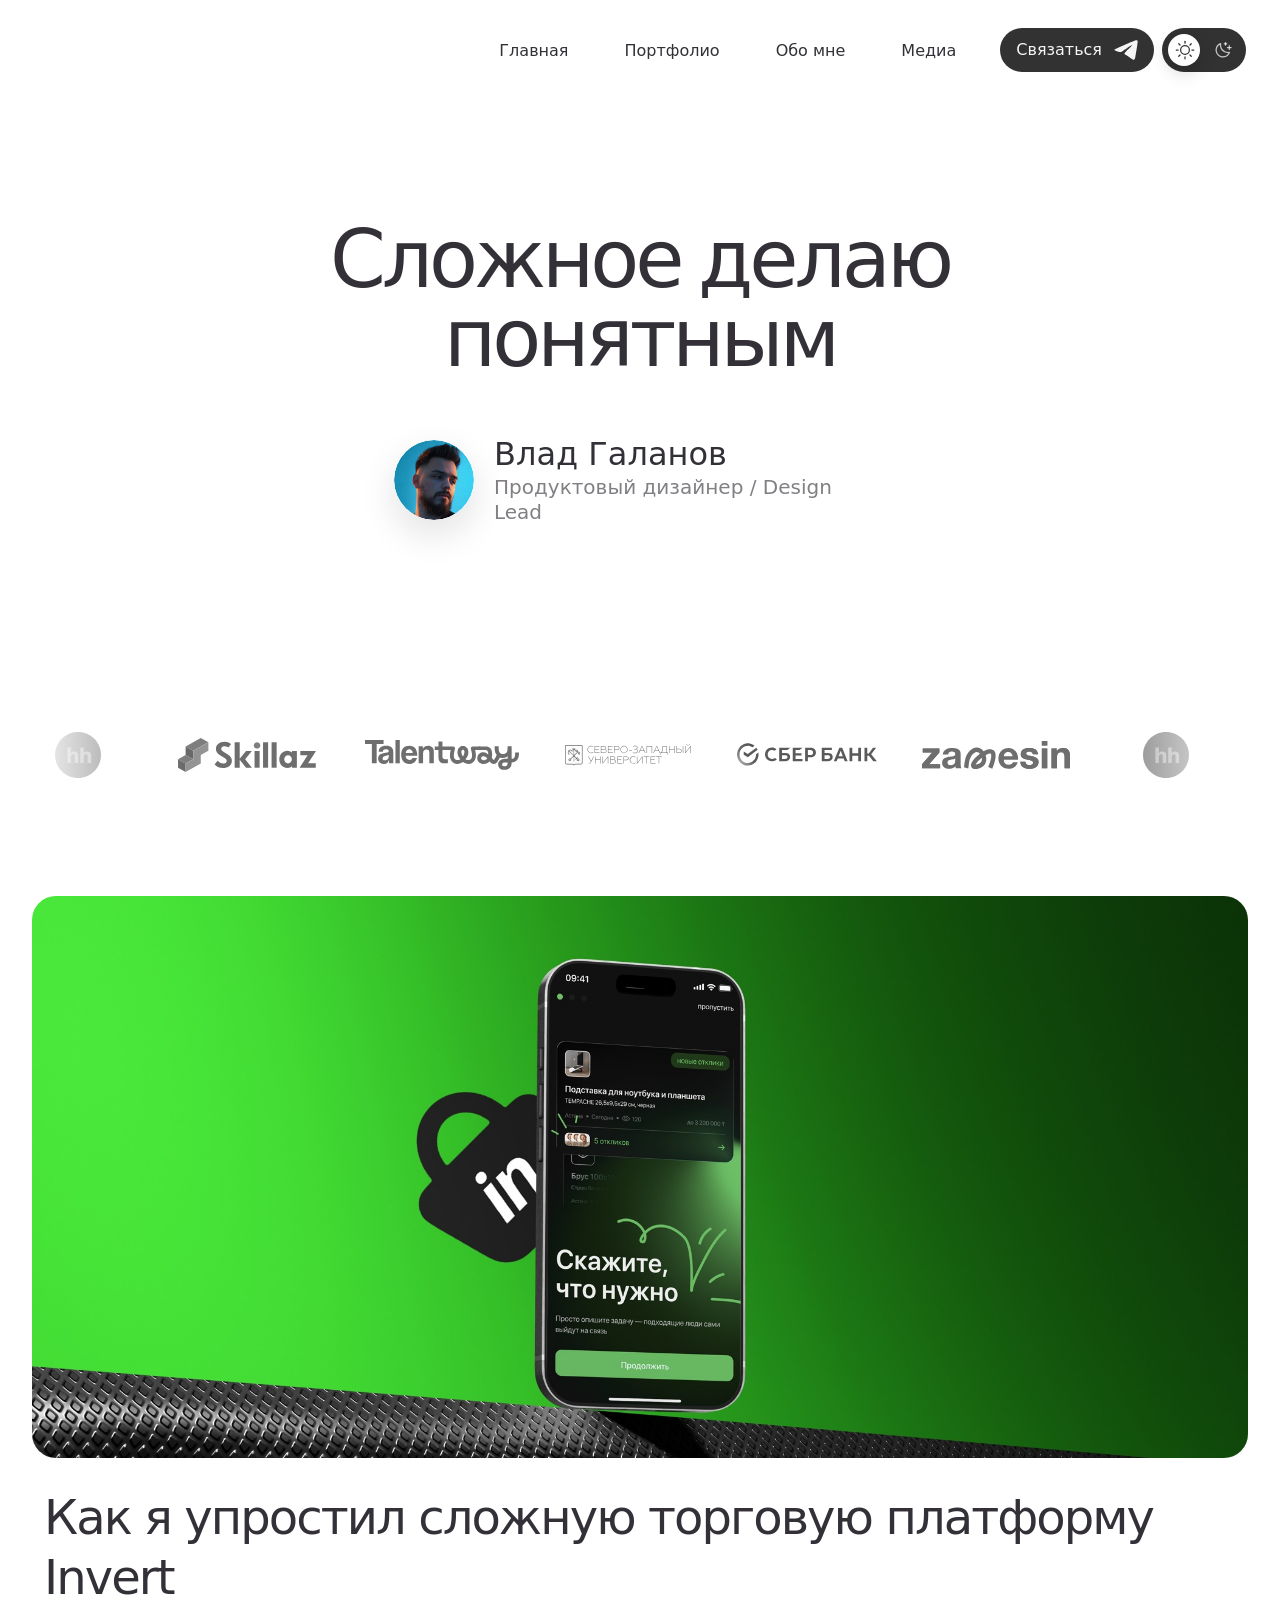
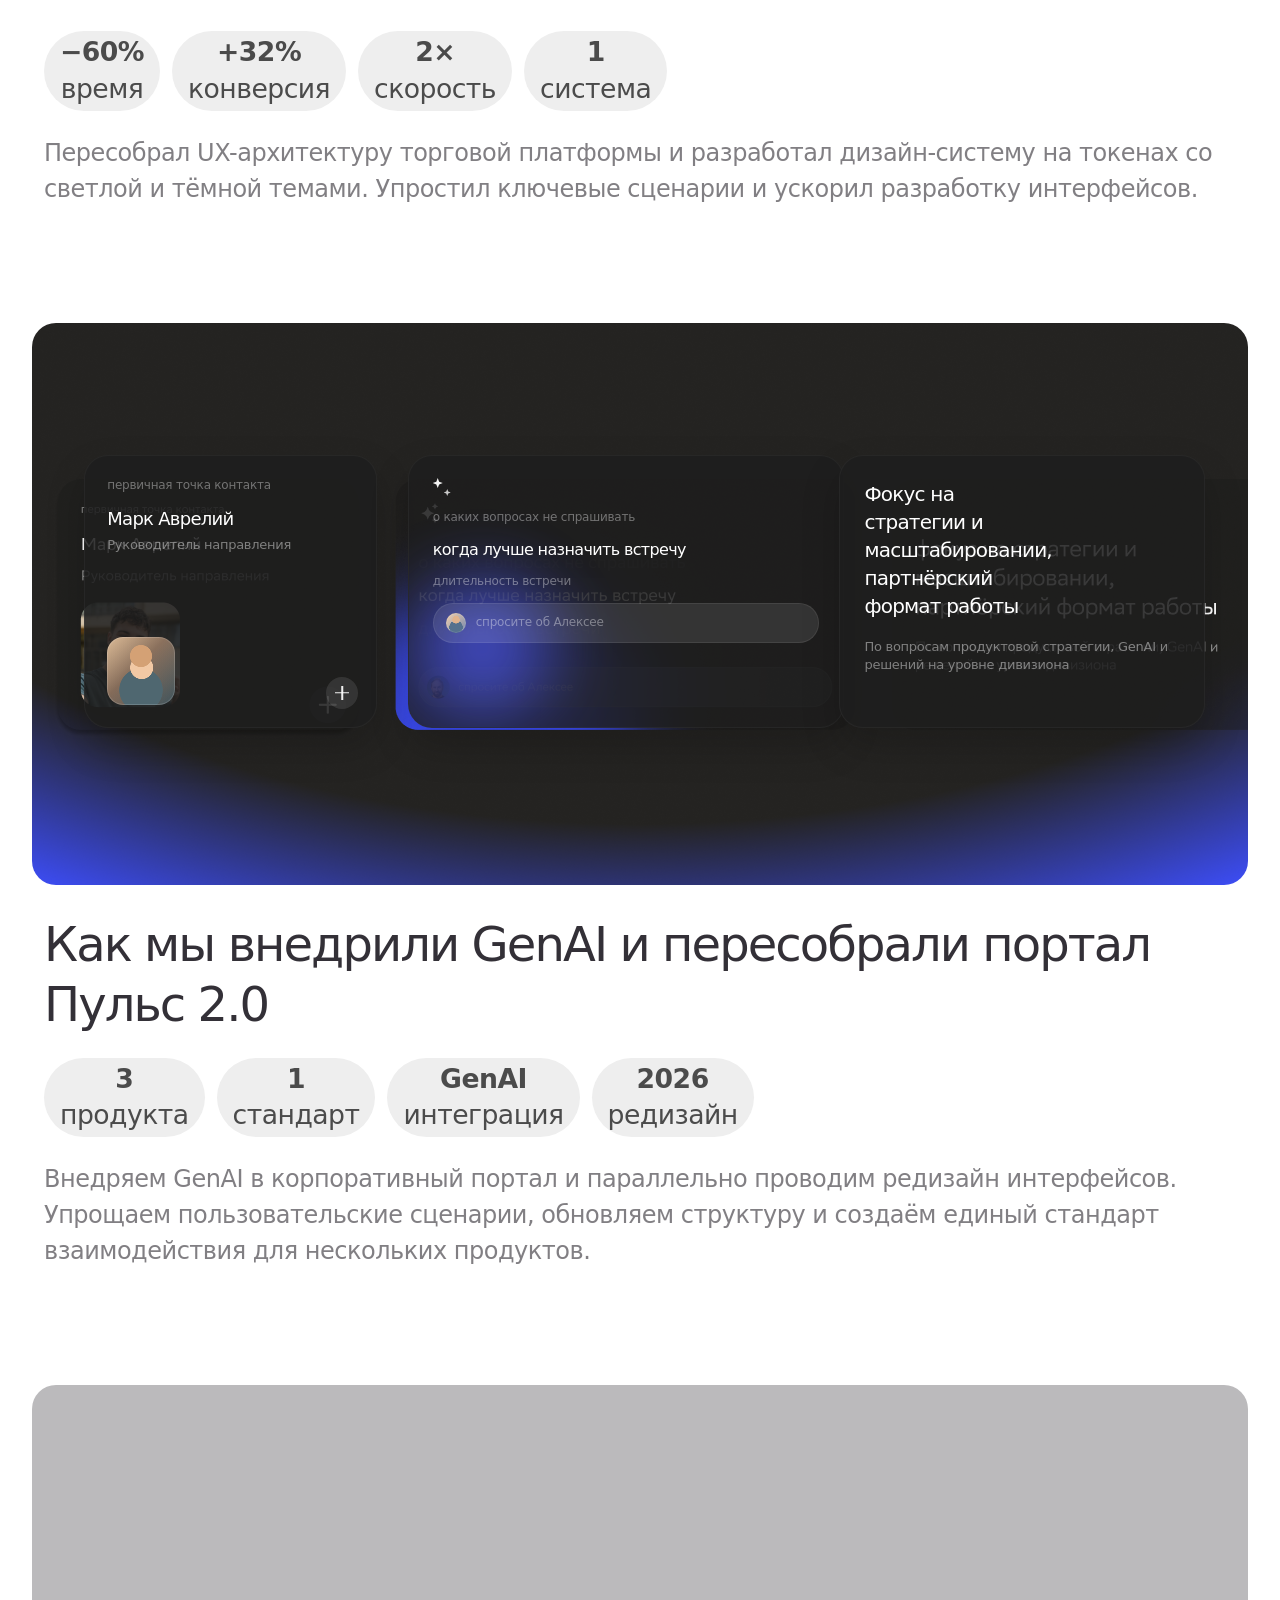
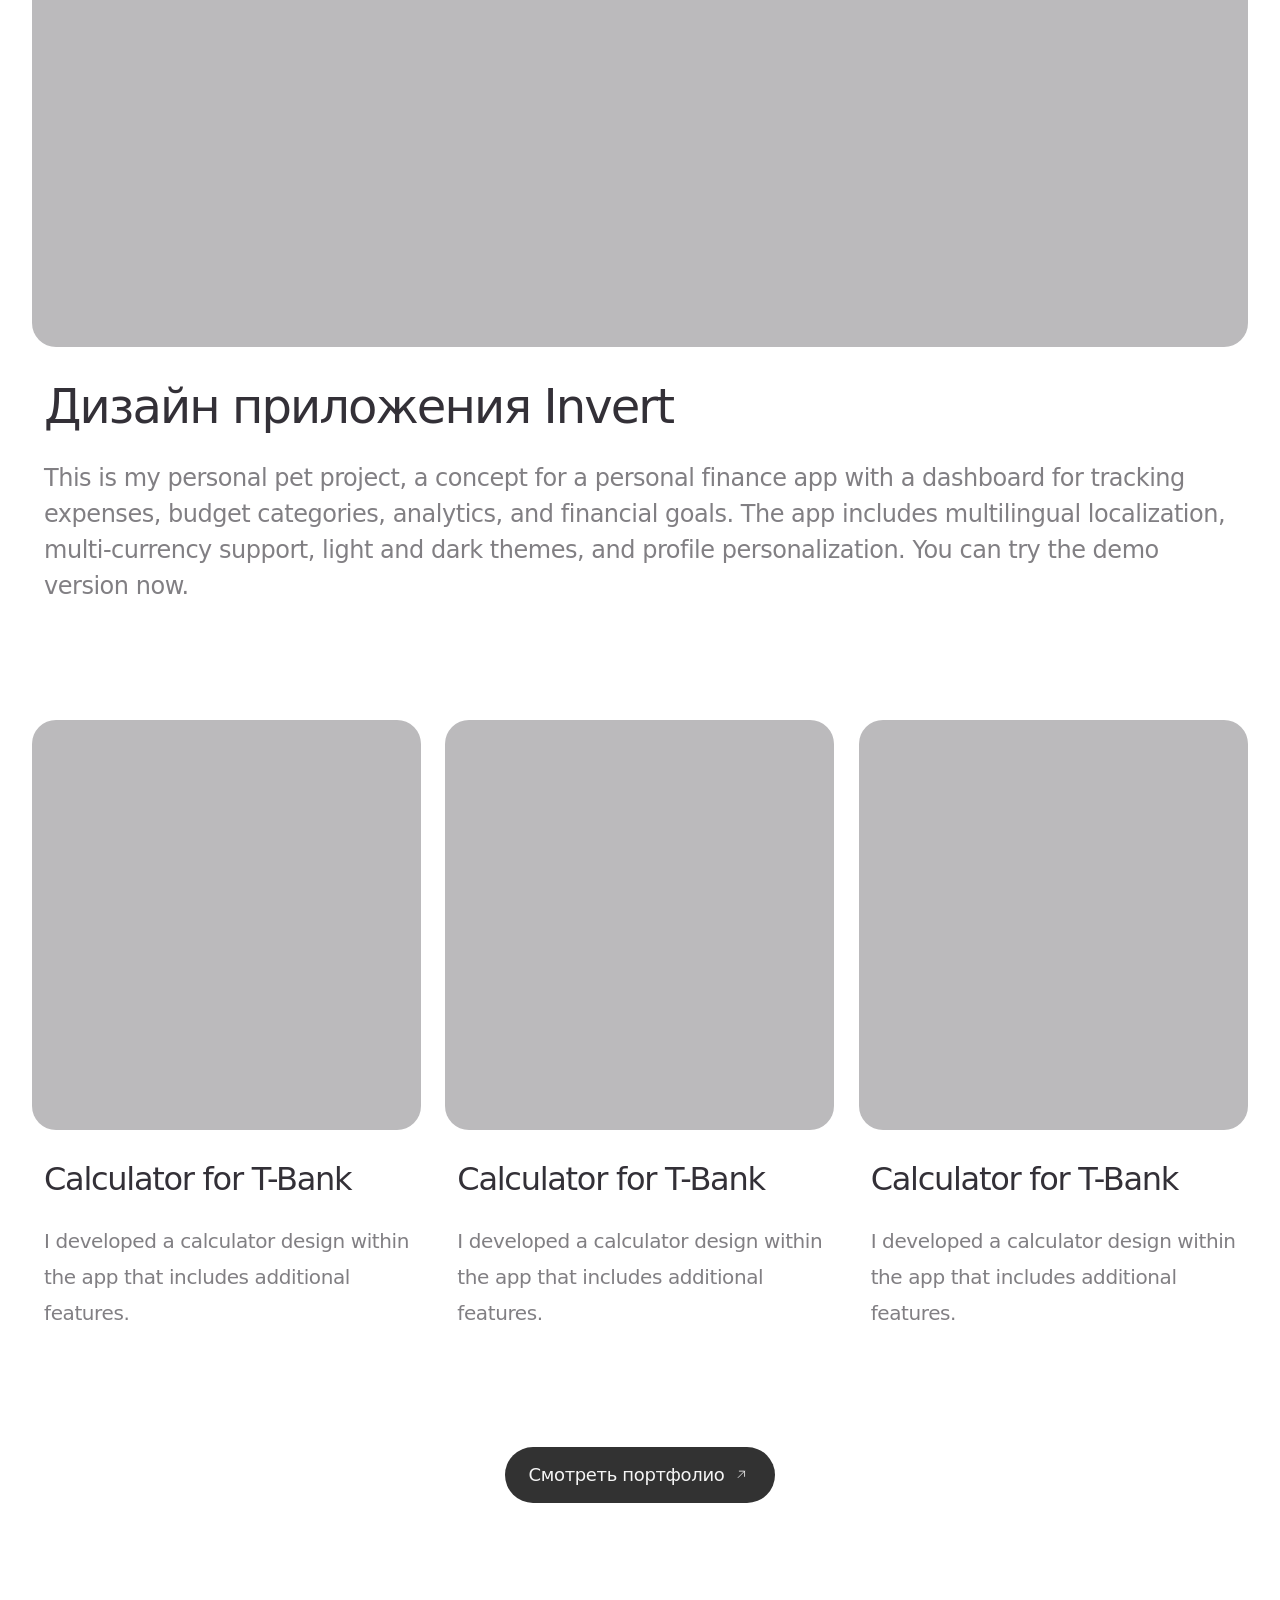
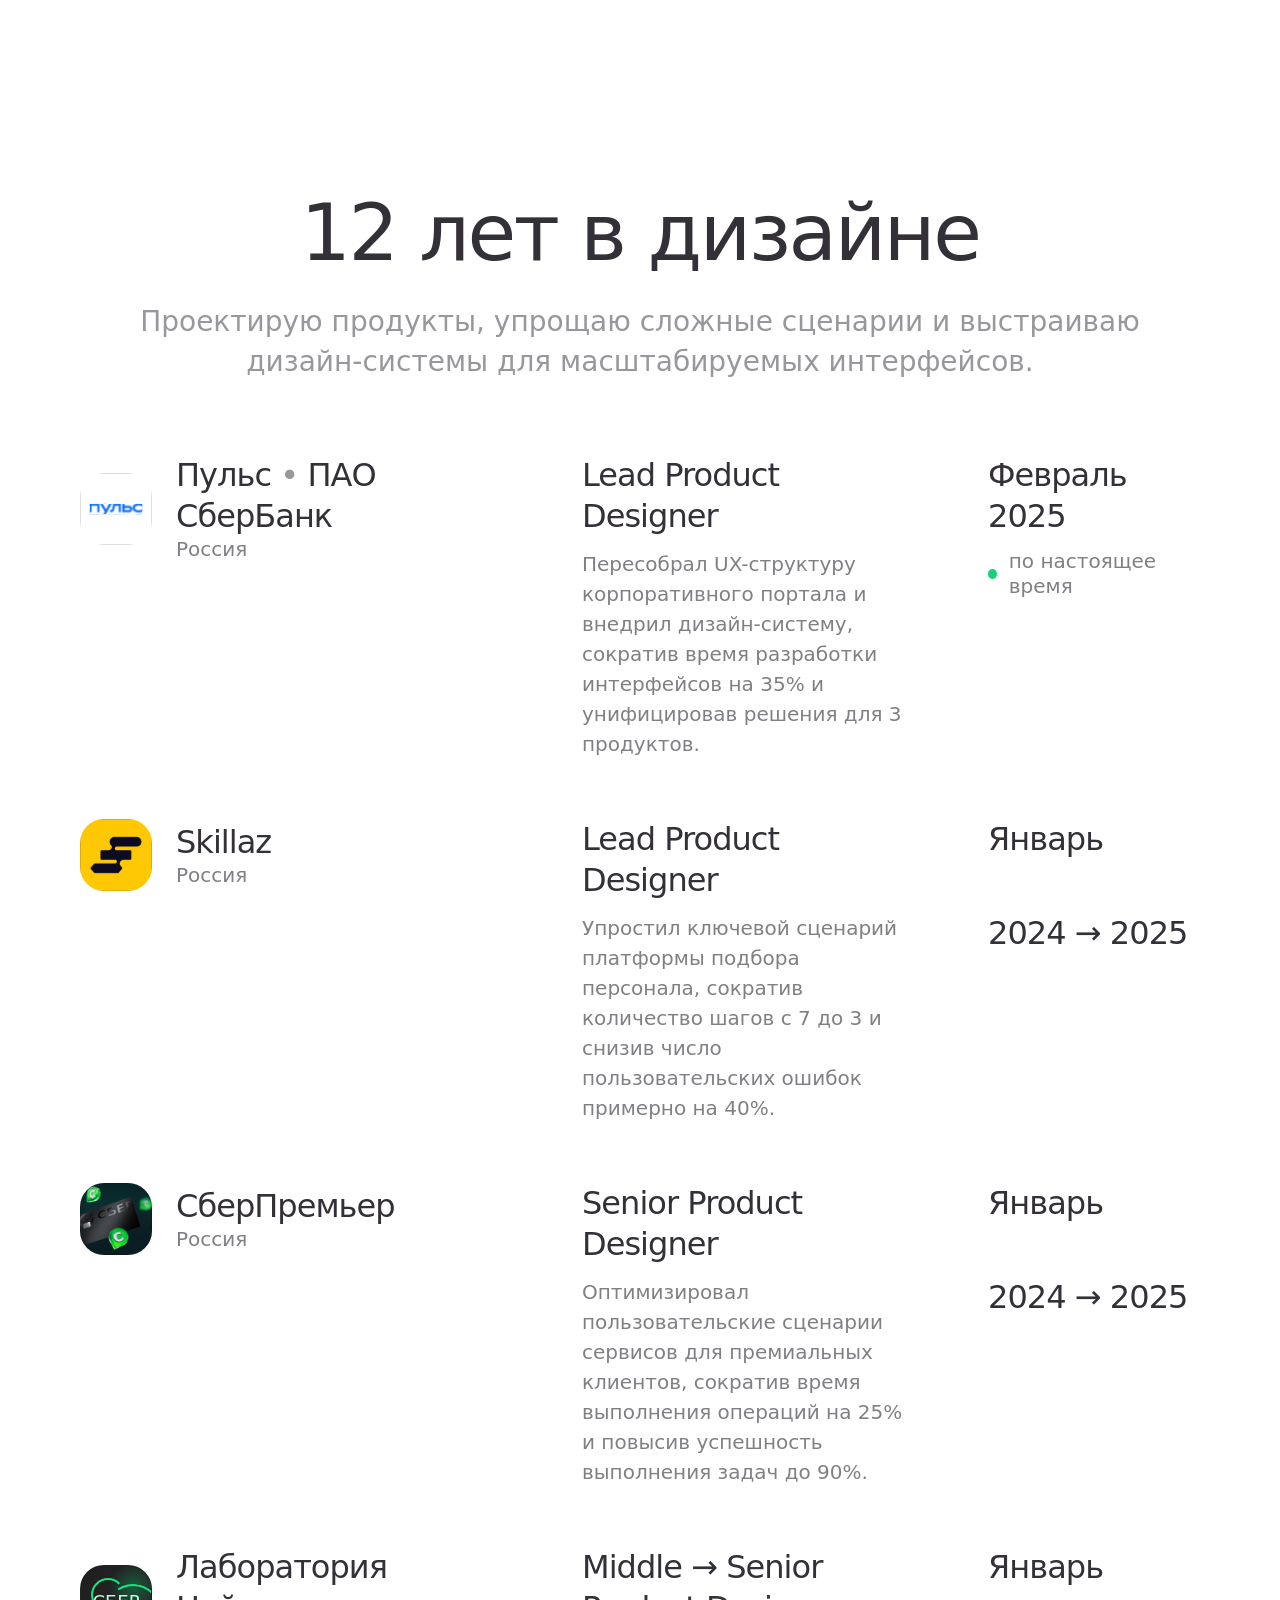
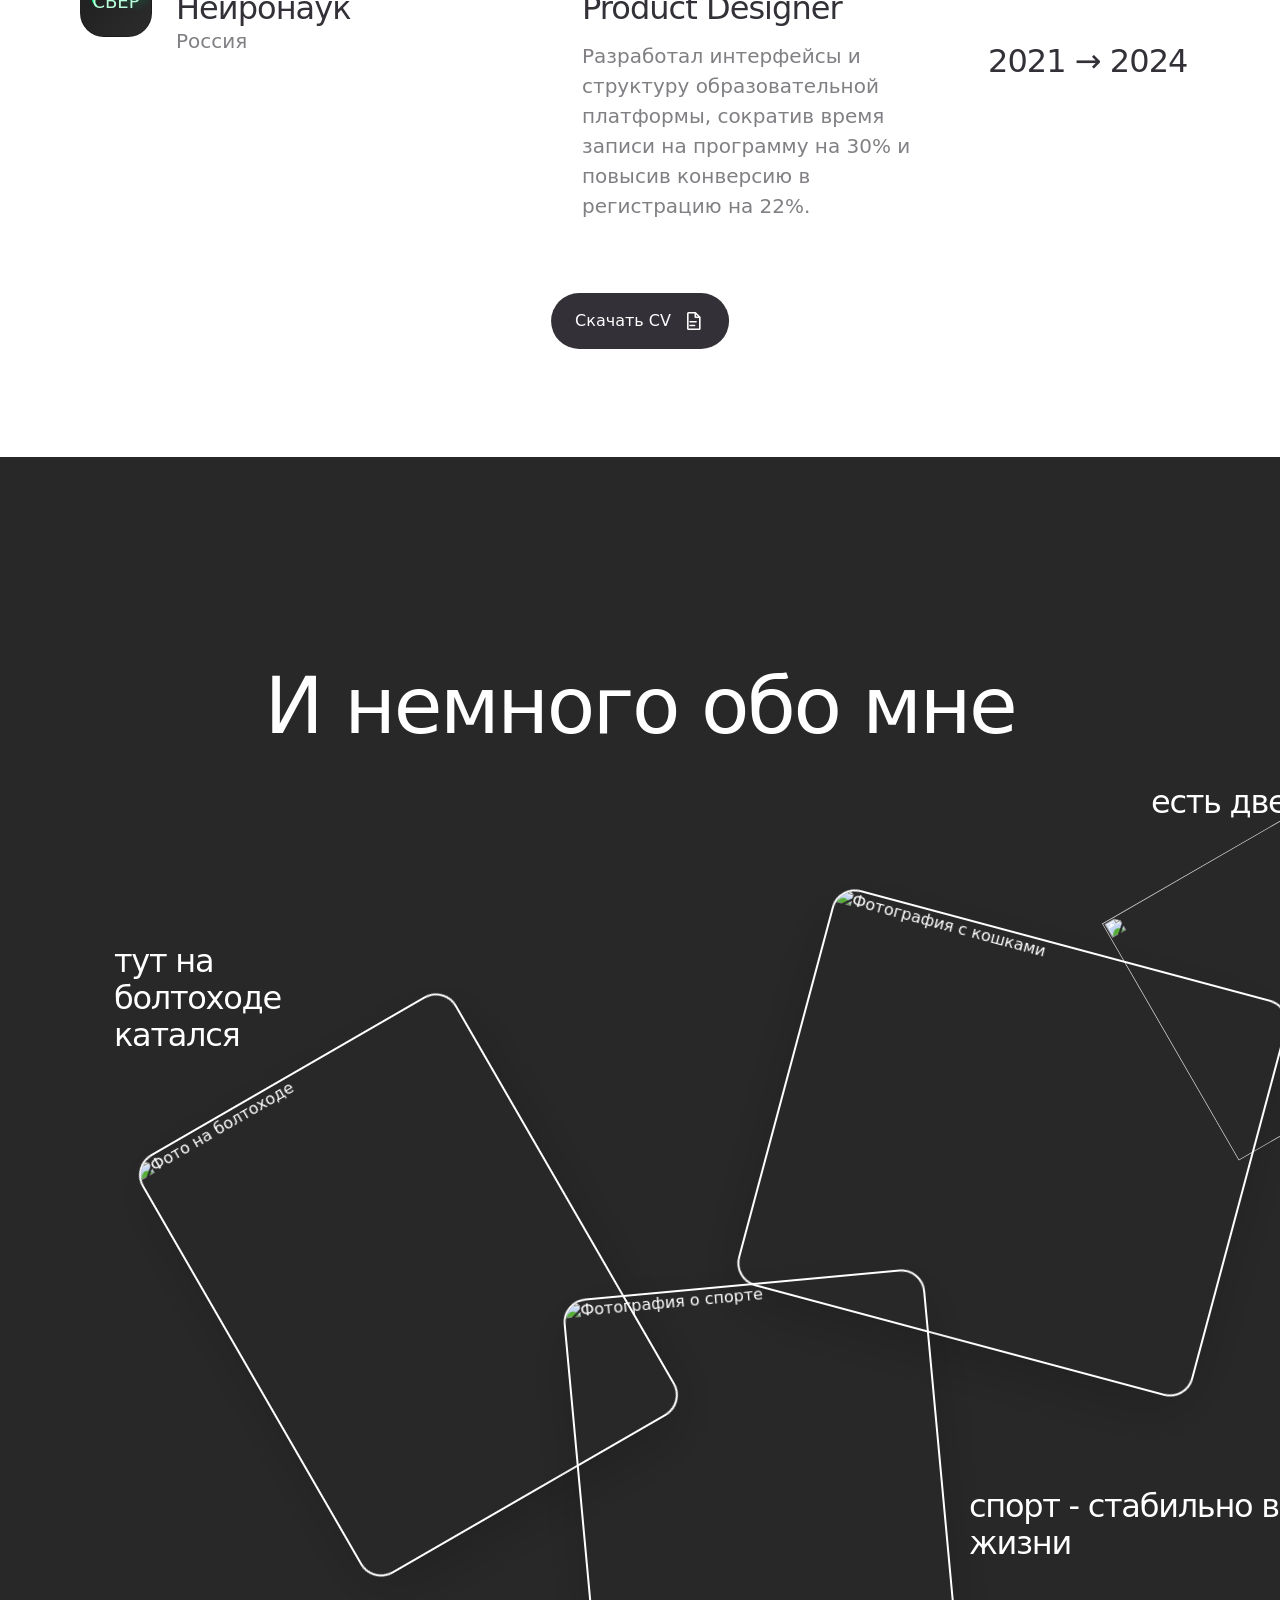
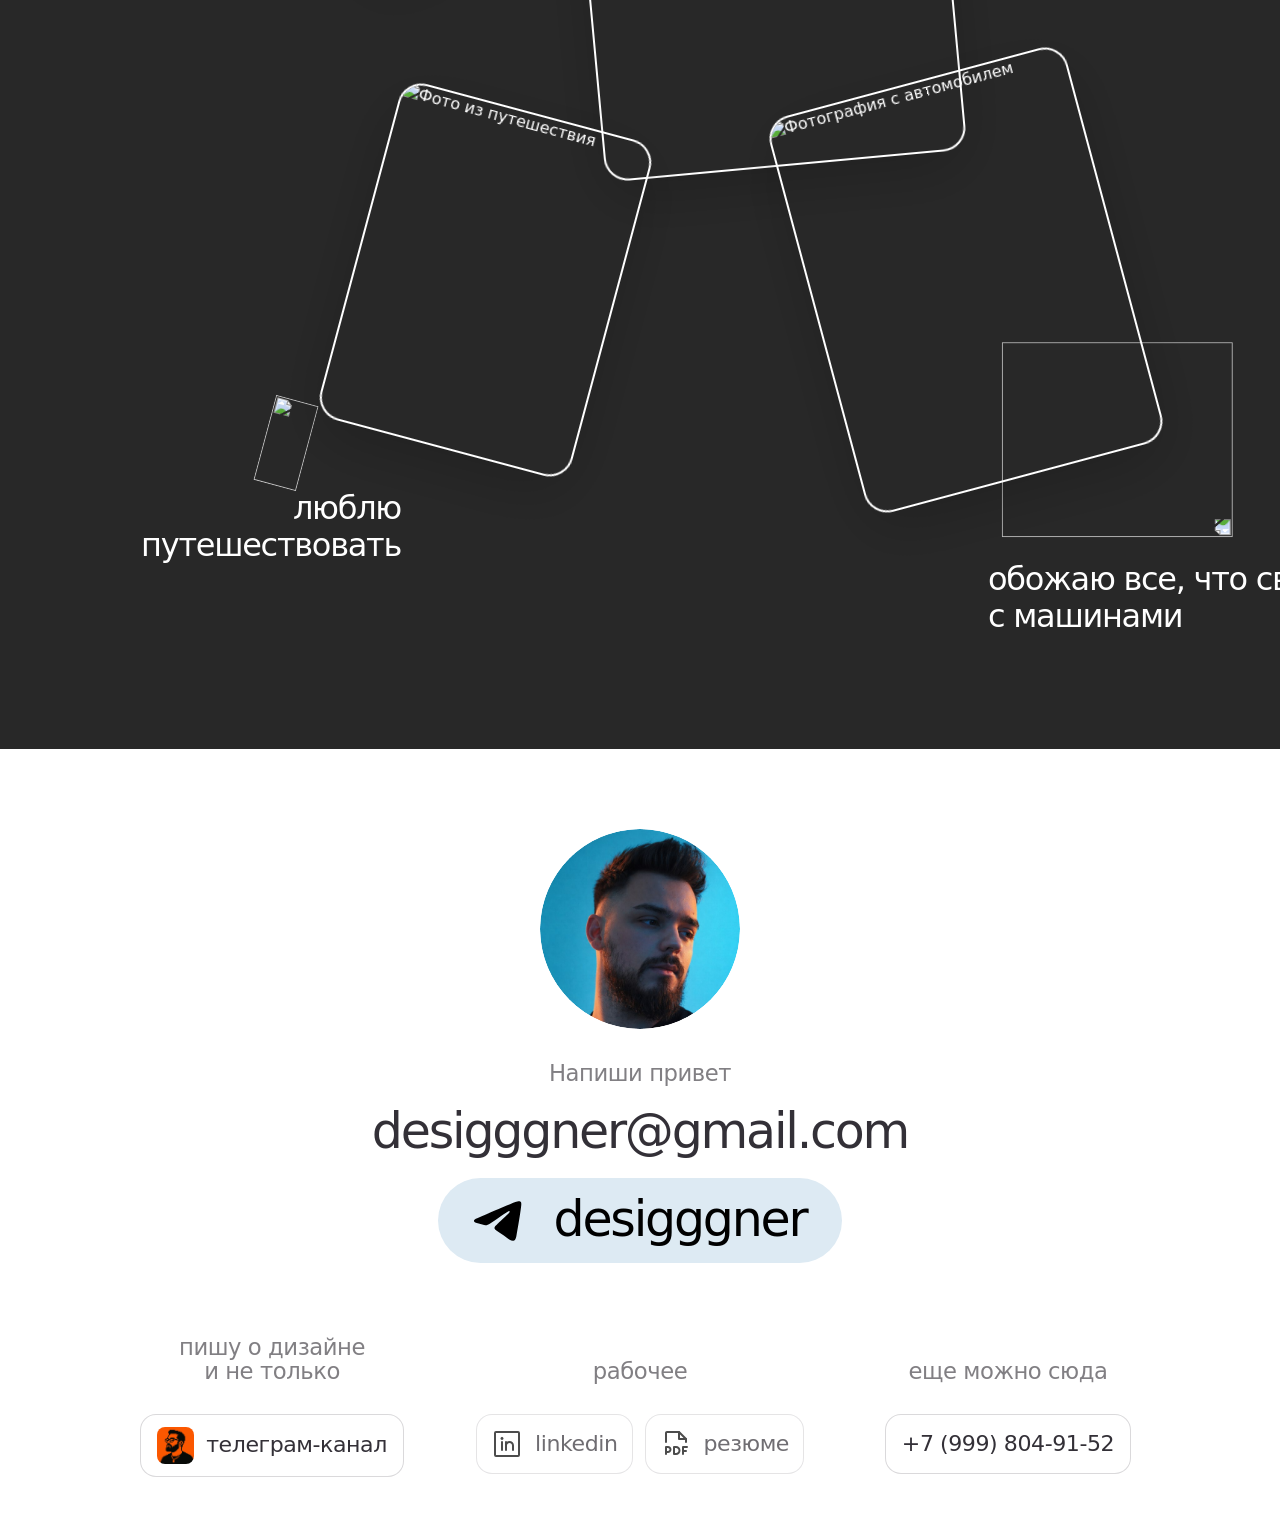
==== index.html @ 10aa66ad "Обновить анимацию hero и футер по референсу" ====
<!doctype html>
<html lang="ru">
  <head>
    <meta charset="UTF-8" />
    <meta name="viewport" content="width=device-width, initial-scale=1.0" />
    <meta
      name="description"
      content="Портфолио продуктового дизайнера Влада Галанова с избранными кейсами и переключением темы."
    />
    <title>Halanov Portfolio</title>
    <script src="./site-theme-init.js" data-scroll-restoration="manual"></script>
    <link rel="preconnect" href="https://fonts.googleapis.com" />
    <link rel="preconnect" href="https://fonts.gstatic.com" crossorigin />
    <link
      href="https://fonts.googleapis.com/css2?family=Borel&display=swap"
      rel="stylesheet"
    />
    <link rel="stylesheet" href="./styles.css" />
    <link rel="stylesheet" href="./home.css" />
  </head>
  <body class="home-page has-mobile-nav">
    <div class="page-shell" id="top">
      <header class="site-header">
        <div class="container site-header__inner">
          <a class="brand" href="/" aria-label="На главную">
            <img class="brand__logo" src="./assets/logo/header-logo.svg" alt="halanov" />
          </a>

          <div class="header-overlay">
            <nav class="site-nav" aria-label="Основная навигация">
              <a class="nav-link is-active" href="/">Главная</a>
              <a class="nav-link" href="/portfolio">Портфолио</a>
              <a class="nav-link" href="/about">Обо мне</a>
              <a class="nav-link" href="/media">Медиа</a>
            </nav>

            <div class="header-actions">
              <a
                class="contact-link"
                href="https://t.me/desigggner"
                target="_blank"
                rel="noreferrer"
              >
                <span>Связаться</span>
                <svg
                  class="contact-link__icon"
                  viewBox="0 0 49 40"
                  aria-hidden="true"
                  focusable="false"
                  fill="none"
                >
                  <path
                    d="M4.2036 17.2565C16.9189 11.6859 25.3978 8.01341 29.6402 6.23905C41.7532 1.17288 44.2702 0.292835 45.9108 0.263465C46.2716 0.257384 47.0783 0.347301 47.6009 0.773698C48.0422 1.13374 48.1636 1.62011 48.2217 1.96146C48.2798 2.30282 48.3521 3.08045 48.2946 3.68806C47.6382 10.6233 44.798 27.4532 43.353 35.2207C42.7416 38.5074 41.5377 39.6095 40.3722 39.7173C37.8392 39.9517 35.9158 38.0341 33.4625 36.417C29.6236 33.8866 27.4549 32.3114 23.7286 29.8422C19.4222 26.9886 22.2139 25.4202 24.6681 22.857C25.3103 22.1862 36.4705 11.9789 36.6865 11.0529C36.7136 10.9371 36.7386 10.5054 36.4836 10.2775C36.2286 10.0495 35.8521 10.1275 35.5805 10.1895C35.1955 10.2773 29.0628 14.3533 17.1825 22.4174C15.4417 23.6193 13.865 24.205 12.4523 24.1743C10.895 24.1404 7.89924 23.2888 5.67221 22.5609C2.94067 21.668 0.769698 21.196 0.958741 19.6797C1.05721 18.8899 2.13883 18.0822 4.2036 17.2565Z"
                    fill="currentColor"
                  />
                </svg>
              </a>

              <button
                class="theme-toggle"
                type="button"
                aria-label="Переключить светлую и тёмную тему"
                aria-pressed="false"
              >
                <span class="theme-toggle__thumb" aria-hidden="true"></span>
                <span class="theme-toggle__icon theme-toggle__icon--sun" aria-hidden="true">
                  <svg viewBox="0 0 20 20" focusable="false" fill="none">
                    <path
                      d="M10 3.125V1.25"
                      stroke="currentColor"
                      stroke-width="1.25"
                      stroke-linecap="round"
                      stroke-linejoin="round"
                    />
                    <path
                      d="M10 14.375C12.4162 14.375 14.375 12.4162 14.375 10C14.375 7.58375 12.4162 5.625 10 5.625C7.58375 5.625 5.625 7.58375 5.625 10C5.625 12.4162 7.58375 14.375 10 14.375Z"
                      stroke="currentColor"
                      stroke-width="1.25"
                      stroke-linecap="round"
                      stroke-linejoin="round"
                    />
                    <path
                      d="M5 5L3.75 3.75"
                      stroke="currentColor"
                      stroke-width="1.25"
                      stroke-linecap="round"
                      stroke-linejoin="round"
                    />
                    <path
                      d="M5 15L3.75 16.25"
                      stroke="currentColor"
                      stroke-width="1.25"
                      stroke-linecap="round"
                      stroke-linejoin="round"
                    />
                    <path
                      d="M15 5L16.25 3.75"
                      stroke="currentColor"
                      stroke-width="1.25"
                      stroke-linecap="round"
                      stroke-linejoin="round"
                    />
                    <path
                      d="M15 15L16.25 16.25"
                      stroke="currentColor"
                      stroke-width="1.25"
                      stroke-linecap="round"
                      stroke-linejoin="round"
                    />
                    <path
                      d="M3.125 10H1.25"
                      stroke="currentColor"
                      stroke-width="1.25"
                      stroke-linecap="round"
                      stroke-linejoin="round"
                    />
                    <path
                      d="M10 16.875V18.75"
                      stroke="currentColor"
                      stroke-width="1.25"
                      stroke-linecap="round"
                      stroke-linejoin="round"
                    />
                    <path
                      d="M16.875 10H18.75"
                      stroke="currentColor"
                      stroke-width="1.25"
                      stroke-linecap="round"
                      stroke-linejoin="round"
                    />
                  </svg>
                </span>
                <span class="theme-toggle__icon theme-toggle__icon--moon" aria-hidden="true">
                  <svg viewBox="0 0 20 20" focusable="false" fill="none">
                    <path
                      d="M16.25 9.375V5.625"
                      stroke="currentColor"
                      stroke-width="1.25"
                      stroke-linecap="round"
                      stroke-linejoin="round"
                    />
                    <path
                      d="M18.125 7.5H14.375"
                      stroke="currentColor"
                      stroke-width="1.25"
                      stroke-linecap="round"
                      stroke-linejoin="round"
                    />
                    <path
                      d="M12.5 2.5V5"
                      stroke="currentColor"
                      stroke-width="1.25"
                      stroke-linecap="round"
                      stroke-linejoin="round"
                    />
                    <path
                      d="M13.75 3.75H11.25"
                      stroke="currentColor"
                      stroke-width="1.25"
                      stroke-linecap="round"
                      stroke-linejoin="round"
                    />
                    <path
                      d="M16.4601 12.3578C15.9792 12.4524 15.4901 12.5 15 12.5C13.8915 12.4991 12.797 12.2527 11.7951 11.7784C10.7932 11.3042 9.9087 10.614 9.20524 9.75737C8.50178 8.90071 7.99679 7.89889 7.72653 6.82387C7.45627 5.74885 7.42745 4.62732 7.64216 3.53984C6.55731 3.93655 5.5899 4.6002 4.82927 5.46952C4.06864 6.33884 3.5393 7.3858 3.29014 8.51372C3.04098 9.64163 3.08003 10.8141 3.40368 11.923C3.72733 13.0318 4.32515 14.0412 5.14194 14.858C5.95872 15.6748 6.96814 16.2726 8.07698 16.5963C9.18582 16.9199 10.3583 16.959 11.4863 16.7098C12.6142 16.4607 13.6611 15.9313 14.5304 15.1707C15.3998 14.4101 16.0634 13.4427 16.4601 12.3578Z"
                      stroke="currentColor"
                      stroke-width="1.25"
                      stroke-linecap="round"
                      stroke-linejoin="round"
                    />
                  </svg>
                </span>
              </button>
            </div>
          </div>
        </div>
      </header>

      <main class="main-content">
        <section class="hero container" id="about" aria-labelledby="hero-title">
          <h1 class="hero__title" id="hero-title" data-hero-title aria-label="Сложное делаю понятным">
            <span class="hero__title-text hero__title-text--staged">
              <span class="hero__title-segment" style="--hero-title-delay: 0ms">Сложное</span>
              <span class="hero__title-segment" style="--hero-title-delay: 120ms">делаю</span>
              <span class="hero__title-segment" style="--hero-title-delay: 240ms">понятным</span>
            </span>
          </h1>

          <div class="hero__profile">
            <div class="hero__avatar" aria-hidden="true">
              <img
                class="hero__avatar-fallback"
                src="./.figma-assets/ef0b65b68fe9d15a08f3b336bd82c6ebaf7c8287.png"
                alt=""
                width="80"
                height="80"
                decoding="async"
                fetchpriority="high"
              />
              <video
                class="hero__avatar-media"
                data-avatar-video
                src="./video/avatar2.mp4"
                autoplay
                muted
                loop
                playsinline
                preload="auto"
                aria-hidden="true"
              ></video>
            </div>

            <div class="hero__meta">
              <p class="hero__name"><span>Влад Галанов</span></p>
              <p class="hero__role"><span>Продуктовый дизайнер / Design Lead</span></p>
            </div>
          </div>
        </section>

        <section class="companies container" id="experience" aria-label="Опыт работы">
          <div class="companies__marquee">
            <ul class="companies__list">
              <li class="company company--hh">
                <img class="company__logo company__logo--light company__logo--hh" src="./assets/logo/light/Frame 2147225156.svg" alt="" />
                <img class="company__logo company__logo--dark company__logo--hh" src="./assets/logo/Frame 2147225156.svg" alt="" />
              </li>
              <li class="company company--frame">
                <img class="company__logo company__logo--light" src="./assets/logo/light/Frame 2147225157.svg" alt="" />
                <img class="company__logo company__logo--dark" src="./assets/logo/Frame 2147225157.svg" alt="" />
              </li>
              <li class="company company--group">
                <img class="company__logo company__logo--light" src="./assets/logo/light/Group 2087326919.svg" alt="" />
                <img class="company__logo company__logo--dark" src="./assets/logo/Group 2087326919.svg" alt="" />
              </li>
              <li class="company company--spbrsi">
                <img class="company__logo company__logo--light" src="./assets/logo/light/SPBRSI_logo 1.svg" alt="" />
                <img class="company__logo company__logo--dark" src="./assets/logo/SPBRSI_logo 1.svg" alt="" />
              </li>
              <li class="company company--sber">
                <img class="company__logo company__logo--light" src="./assets/logo/Sberbank_Logo_2020 1.svg" alt="" />
                <img class="company__logo company__logo--dark" src="./assets/logo/Sberbank_Logo_2020 1.svg" alt="" />
              </li>
              <li class="company company--vector">
                <img class="company__logo company__logo--light" src="./assets/logo/light/Vector.svg" alt="" />
                <img class="company__logo company__logo--dark" src="./assets/logo/Vector.svg" alt="" />
              </li>
            </ul>

            <ul class="companies__list companies__list--duplicate" aria-hidden="true">
              <li class="company company--hh">
                <img class="company__logo company__logo--light company__logo--hh" src="./assets/logo/light/Frame 2147225156.svg" alt="" />
                <img class="company__logo company__logo--dark company__logo--hh" src="./assets/logo/Frame 2147225156.svg" alt="" />
              </li>
              <li class="company company--frame">
                <img class="company__logo company__logo--light" src="./assets/logo/light/Frame 2147225157.svg" alt="" />
                <img class="company__logo company__logo--dark" src="./assets/logo/Frame 2147225157.svg" alt="" />
              </li>
              <li class="company company--group">
                <img class="company__logo company__logo--light" src="./assets/logo/light/Group 2087326919.svg" alt="" />
                <img class="company__logo company__logo--dark" src="./assets/logo/Group 2087326919.svg" alt="" />
              </li>
              <li class="company company--spbrsi">
                <img class="company__logo company__logo--light" src="./assets/logo/light/SPBRSI_logo 1.svg" alt="" />
                <img class="company__logo company__logo--dark" src="./assets/logo/SPBRSI_logo 1.svg" alt="" />
              </li>
              <li class="company company--sber">
                <img class="company__logo company__logo--light" src="./assets/logo/Sberbank_Logo_2020 1.svg" alt="" />
                <img class="company__logo company__logo--dark" src="./assets/logo/Sberbank_Logo_2020 1.svg" alt="" />
              </li>
              <li class="company company--vector">
                <img class="company__logo company__logo--light" src="./assets/logo/light/Vector.svg" alt="" />
                <img class="company__logo company__logo--dark" src="./assets/logo/Vector.svg" alt="" />
              </li>
            </ul>
          </div>
        </section>

        <section class="figma-cases" id="works" aria-labelledby="works-title">
          <div class="figma-cases__inner">
            <h2 class="sr-only" id="works-title">Избранные кейсы</h2>

            <article class="figma-case figma-case--large">
              <a class="figma-case__media figma-case__media--invert" href="/invert" aria-label="Открыть кейс Invert"></a>
              <div class="figma-case__body">
                <h3 class="figma-case__title">Как я упростил сложную торговую платформу Invert</h3>
                <div class="figma-case__metrics" aria-label="Метрики кейса Invert">
                  <span class="figma-case__metric">
                    <strong>−60%</strong>
                    <span>время</span>
                  </span>
                  <span class="figma-case__metric">
                    <strong>+32%</strong>
                    <span>конверсия</span>
                  </span>
                  <span class="figma-case__metric">
                    <strong>2×</strong>
                    <span>скорость</span>
                  </span>
                  <span class="figma-case__metric">
                    <strong>1</strong>
                    <span>система</span>
                  </span>
                </div>
                <p class="figma-case__description">
                  Пересобрал UX-архитектуру торговой платформы и разработал дизайн-систему на токенах со светлой и тёмной темами. Упростил ключевые сценарии и ускорил разработку интерфейсов.
                </p>
              </div>
            </article>

            <article class="figma-case figma-case--large">
              <a class="figma-case__media figma-case__media--pulse" href="/portfolio" aria-label="Открыть кейс Пульс 2.0">
                <span class="figma-case__pulse-glow"></span>
                <span class="figma-case__pulse-card figma-case__pulse-card--profile">
                  <span class="figma-case__pulse-kicker">первичная точка контакта</span>
                  <span class="figma-case__pulse-person">Марк Аврелий</span>
                  <span class="figma-case__pulse-caption">Руководитель направления</span>
                  <span class="figma-case__pulse-avatar"></span>
                  <span class="figma-case__pulse-plus"></span>
                </span>
                <span class="figma-case__pulse-card figma-case__pulse-card--chat">
                  <span class="figma-case__pulse-spark"></span>
                  <span class="figma-case__pulse-muted">о каких вопросах не спрашивать</span>
                  <span class="figma-case__pulse-line">когда лучше назначить встречу</span>
                  <span class="figma-case__pulse-muted figma-case__pulse-muted--secondary">длительность встречи</span>
                  <span class="figma-case__pulse-input">
                    <span class="figma-case__pulse-input-avatar"></span>
                    <span class="figma-case__pulse-input-text">спросите об Алексее</span>
                  </span>
                </span>
                <span class="figma-case__pulse-card figma-case__pulse-card--quote">
                  <span class="figma-case__pulse-quote">Фокус на стратегии и масштабировании, партнёрский формат работы</span>
                  <span class="figma-case__pulse-note">По вопросам продуктовой стратегии, GenAI и решений на уровне дивизиона</span>
                </span>
              </a>
              <div class="figma-case__body">
                <h3 class="figma-case__title">Как мы внедрили GenAI и пересобрали портал Пульс 2.0</h3>
                <div class="figma-case__metrics" aria-label="Метрики кейса Пульс 2.0">
                  <span class="figma-case__metric">
                    <strong>3</strong>
                    <span>продукта</span>
                  </span>
                  <span class="figma-case__metric">
                    <strong>1</strong>
                    <span>стандарт</span>
                  </span>
                  <span class="figma-case__metric">
                    <strong>GenAI</strong>
                    <span>интеграция</span>
                  </span>
                  <span class="figma-case__metric">
                    <strong>2026</strong>
                    <span>редизайн</span>
                  </span>
                </div>
                <p class="figma-case__description">
                  Внедряем GenAI в корпоративный портал и параллельно проводим редизайн интерфейсов. Упрощаем пользовательские сценарии, обновляем структуру и создаём единый стандарт взаимодействия для нескольких продуктов.
                </p>
              </div>
            </article>

            <article class="figma-case figma-case--large">
              <a class="figma-case__media" href="/portfolio" aria-label="Открыть кейс Дизайн приложения Invert"></a>
              <div class="figma-case__body">
                <h3 class="figma-case__title">Дизайн приложения Invert</h3>
                <p class="figma-case__description">
                  This is my personal pet project, a concept for a personal finance app with a dashboard for tracking expenses, budget categories, analytics, and financial goals. The app includes multilingual localization, multi-currency support, light and dark themes, and profile personalization. You can try the demo version now.
                </p>
              </div>
            </article>

            <div class="figma-cases__grid">
              <article class="figma-case figma-case--small">
                <a class="figma-case__media figma-case__media--small" href="/portfolio" aria-label="Открыть кейс Calculator for T-Bank"></a>
                <div class="figma-case__body figma-case__body--small">
                  <h3 class="figma-case__title figma-case__title--small">Calculator for T-Bank</h3>
                  <p class="figma-case__description figma-case__description--small">
                    I developed a calculator design within the app that includes additional features.
                  </p>
                </div>
              </article>

              <article class="figma-case figma-case--small">
                <a class="figma-case__media figma-case__media--small" href="/portfolio" aria-label="Открыть кейс Calculator for T-Bank"></a>
                <div class="figma-case__body figma-case__body--small">
                  <h3 class="figma-case__title figma-case__title--small">Calculator for T-Bank</h3>
                  <p class="figma-case__description figma-case__description--small">
                    I developed a calculator design within the app that includes additional features.
                  </p>
                </div>
              </article>

              <article class="figma-case figma-case--small">
                <a class="figma-case__media figma-case__media--small" href="/portfolio" aria-label="Открыть кейс Calculator for T-Bank"></a>
                <div class="figma-case__body figma-case__body--small">
                  <h3 class="figma-case__title figma-case__title--small">Calculator for T-Bank</h3>
                  <p class="figma-case__description figma-case__description--small">
                    I developed a calculator design within the app that includes additional features.
                  </p>
                </div>
              </article>
            </div>

            <div class="figma-cases__footer">
              <a class="figma-cases__button" href="/portfolio">
                <span>Смотреть портфолио</span>
                <svg viewBox="0 0 46 46" aria-hidden="true" focusable="false">
                  <path
                    d="M14.8493 30.4056L30.4056 14.8492"
                    fill="none"
                    stroke="currentColor"
                    stroke-width="2"
                    stroke-linecap="round"
                    stroke-linejoin="round"
                  />
                  <path
                    d="M17.6777 14.8492H30.4056V27.5771"
                    fill="none"
                    stroke="currentColor"
                    stroke-width="2"
                    stroke-linecap="round"
                    stroke-linejoin="round"
                  />
                </svg>
              </a>
            </div>
          </div>
        </section>

        <section class="figma-timeline" id="timeline" aria-labelledby="timeline-title">
          <div class="figma-timeline__inner">
            <div class="figma-timeline__intro">
              <h2 class="figma-timeline__title" id="timeline-title">12 лет в дизайне</h2>
              <p class="figma-timeline__lead">
                Проектирую продукты, упрощаю сложные сценарии и выстраиваю дизайн-системы для масштабируемых интерфейсов.
              </p>
            </div>

            <div class="figma-timeline__list">
              <article class="figma-timeline__item">
                <div class="figma-timeline__company">
                  <div class="figma-timeline__logo figma-timeline__logo--image">
                    <img class="figma-timeline__logo-image" src="./assets/timeline/pulse.svg" alt="" />
                  </div>
                  <div class="figma-timeline__company-copy">
                    <p class="figma-timeline__company-name">Пульс <span>•</span> ПАО СберБанк</p>
                    <p class="figma-timeline__location">Россия</p>
                  </div>
                </div>
                <div class="figma-timeline__role">
                  <p class="figma-timeline__role-name">Lead Product Designer</p>
                  <p class="figma-timeline__role-copy">
                    Пересобрал UX-структуру корпоративного портала и внедрил дизайн-систему, сократив время разработки интерфейсов на 35% и унифицировав решения для 3 продуктов.
                  </p>
                </div>
                <div class="figma-timeline__date figma-timeline__date--active">
                  <p class="figma-timeline__date-primary">Февраль 2025</p>
                  <p class="figma-timeline__date-current"><span class="figma-timeline__dot"></span>по настоящее время</p>
                </div>
              </article>

              <article class="figma-timeline__item">
                <div class="figma-timeline__company">
                  <div class="figma-timeline__logo figma-timeline__logo--image">
                    <img class="figma-timeline__logo-image" src="./assets/timeline/skillaz.svg" alt="" />
                  </div>
                  <div class="figma-timeline__company-copy">
                    <p class="figma-timeline__company-name">Skillaz</p>
                    <p class="figma-timeline__location">Россия</p>
                  </div>
                </div>
                <div class="figma-timeline__role">
                  <p class="figma-timeline__role-name">Lead Product Designer</p>
                  <p class="figma-timeline__role-copy">
                    Упростил ключевой сценарий платформы подбора персонала, сократив количество шагов с 7 до 3 и снизив число пользовательских ошибок примерно на 40%.
                  </p>
                </div>
                <div class="figma-timeline__date">
                  <p class="figma-timeline__date-primary">Январь</p>
                  <p class="figma-timeline__date-range">2024 → 2025</p>
                </div>
              </article>

              <article class="figma-timeline__item">
                <div class="figma-timeline__company">
                  <div class="figma-timeline__logo figma-timeline__logo--image">
                    <img class="figma-timeline__logo-image" src="./assets/timeline/premier.svg" alt="" />
                  </div>
                  <div class="figma-timeline__company-copy">
                    <p class="figma-timeline__company-name">СберПремьер</p>
                    <p class="figma-timeline__location">Россия</p>
                  </div>
                </div>
                <div class="figma-timeline__role">
                  <p class="figma-timeline__role-name">Senior Product Designer</p>
                  <p class="figma-timeline__role-copy">
                    Оптимизировал пользовательские сценарии сервисов для премиальных клиентов, сократив время выполнения операций на 25% и повысив успешность выполнения задач до 90%.
                  </p>
                </div>
                <div class="figma-timeline__date">
                  <p class="figma-timeline__date-primary">Январь</p>
                  <p class="figma-timeline__date-range">2024 → 2025</p>
                </div>
              </article>

              <article class="figma-timeline__item">
                <div class="figma-timeline__company">
                  <div class="figma-timeline__logo figma-timeline__logo--sber">
                    <span>СБЕР</span>
                  </div>
                  <div class="figma-timeline__company-copy">
                    <p class="figma-timeline__company-name">Лаборатория Нейронаук</p>
                    <p class="figma-timeline__location">Россия</p>
                  </div>
                </div>
                <div class="figma-timeline__role">
                  <p class="figma-timeline__role-name">Middle → Senior Product Designer</p>
                  <p class="figma-timeline__role-copy">
                    Разработал интерфейсы и структуру образовательной платформы, сократив время записи на программу на 30% и повысив конверсию в регистрацию на 22%.
                  </p>
                </div>
                <div class="figma-timeline__date">
                  <p class="figma-timeline__date-primary">Январь</p>
                  <p class="figma-timeline__date-range">2021 → 2024</p>
                </div>
              </article>
            </div>

            <a
              class="figma-timeline__download"
              href="mailto:desigggner@gmail.com?subject=%D0%97%D0%B0%D0%BF%D1%80%D0%BE%D1%81%20CV"
              aria-label="Запросить CV"
            >
              <span>Скачать CV</span>
              <svg viewBox="0 0 24 24" aria-hidden="true">
                <path d="M7.5 3.75h6.75l4.5 4.5V19.5a.75.75 0 0 1-.75.75h-10.5a.75.75 0 0 1-.75-.75v-15a.75.75 0 0 1 .75-.75Z" fill="none" stroke="currentColor" stroke-width="1.6" stroke-linejoin="round" />
                <path d="M14.25 3.75v4.5h4.5" fill="none" stroke="currentColor" stroke-width="1.6" stroke-linejoin="round" />
                <path d="M9 12.75h6" fill="none" stroke="currentColor" stroke-width="1.6" stroke-linecap="round" />
                <path d="M9 16.5h4.5" fill="none" stroke="currentColor" stroke-width="1.6" stroke-linecap="round" />
              </svg>
            </a>
          </div>
        </section>

        <section class="figma-about" id="about-me" aria-labelledby="figma-about-title">
          <div class="figma-about__inner">
            <h2 class="figma-about__title" id="figma-about-title">И немного обо мне</h2>

            <div class="figma-about__stage">
              <img
                class="figma-about__decor figma-about__decor--top-right"
                src="https://www.figma.com/api/mcp/asset/75fc5928-8a67-4209-8259-0aa27b130cfd"
                alt=""
                aria-hidden="true"
                loading="lazy"
              />
              <img
                class="figma-about__decor figma-about__decor--bottom-left"
                src="https://www.figma.com/api/mcp/asset/17b3452d-f449-438f-9067-575c556eeb45"
                alt=""
                aria-hidden="true"
                loading="lazy"
              />
              <img
                class="figma-about__decor figma-about__decor--bottom-right"
                src="https://www.figma.com/api/mcp/asset/28772957-86bf-4117-aca7-9e858a2f8a42"
                alt=""
                aria-hidden="true"
                loading="lazy"
              />

              <div class="figma-about__entry">
                <figure class="figma-about__card figma-about__card--one">
                  <span class="figma-about__frame">
                    <img
                      src="https://www.figma.com/api/mcp/asset/0a77b9f1-0090-4e2a-a8d7-594679495249"
                      alt="Фотография с кошками"
                      loading="lazy"
                    />
                  </span>
                </figure>
                <p class="figma-about__label figma-about__label--one">есть две кошки</p>
              </div>

              <div class="figma-about__entry">
                <figure class="figma-about__card figma-about__card--two">
                  <span class="figma-about__frame">
                    <img
                      src="https://www.figma.com/api/mcp/asset/68a094f2-078a-4a3a-bebc-6d714f936e37"
                      alt="Фото на болтоходе"
                      loading="lazy"
                    />
                  </span>
                </figure>
                <p class="figma-about__label figma-about__label--two">тут на болтоходе катался</p>
              </div>

              <div class="figma-about__entry">
                <figure class="figma-about__card figma-about__card--three">
                  <span class="figma-about__frame">
                    <img
                      src="https://www.figma.com/api/mcp/asset/8ac1d9bb-8b39-4d4c-9adc-33407ccb5dcc"
                      alt="Фотография о спорте"
                      loading="lazy"
                    />
                  </span>
                </figure>
                <p class="figma-about__label figma-about__label--three">спорт - стабильно в моей жизни</p>
              </div>

              <div class="figma-about__entry">
                <figure class="figma-about__card figma-about__card--four">
                  <span class="figma-about__frame">
                    <img
                      src="https://www.figma.com/api/mcp/asset/101f0fd5-8755-41e7-974a-a9daf69f038a"
                      alt="Фото из путешествия"
                      loading="lazy"
                    />
                  </span>
                </figure>
                <p class="figma-about__label figma-about__label--four">люблю путешествовать</p>
              </div>

              <div class="figma-about__entry">
                <figure class="figma-about__card figma-about__card--five">
                  <span class="figma-about__frame">
                    <img
                      src="https://www.figma.com/api/mcp/asset/52df028b-bdf0-4ee9-b398-e9ba3a6241e8"
                      alt="Фотография с автомобилем"
                      loading="lazy"
                    />
                  </span>
                </figure>
                <p class="figma-about__label figma-about__label--five">обожаю все, что связано с машинами</p>
              </div>
            </div>
          </div>
        </section>
      </main>

      <div data-site-footer></div>

      <div class="site-mobile-nav" data-mobile-nav>
        <button
          class="site-mobile-nav__scrim"
          type="button"
          data-mobile-nav-close
          aria-label="Закрыть меню разделов"
        ></button>

        <div class="site-mobile-nav__dock">
          <section
            class="site-mobile-nav__sheet"
            id="mobile-sections-sheet"
            aria-label="Разделы сайта"
            aria-hidden="true"
          >
            <nav class="site-mobile-nav__sheet-nav" aria-label="Мобильная навигация">
              <a class="site-mobile-nav__sheet-link is-active" href="/">Главная</a>
              <a class="site-mobile-nav__sheet-link" href="/portfolio">Портфолио</a>
              <a class="site-mobile-nav__sheet-link" href="/about">Обо мне</a>
              <a class="site-mobile-nav__sheet-link" href="/media">Медиа</a>
            </nav>
          </section>

          <div class="site-mobile-nav__bar">
            <button
              class="site-mobile-nav__button site-mobile-nav__button--menu"
              type="button"
              data-mobile-nav-toggle
              aria-expanded="false"
              aria-controls="mobile-sections-sheet"
            >
              <span data-mobile-nav-toggle-label>Разделы</span>
              <span
                class="site-mobile-nav__button-icon site-mobile-nav__button-icon--menu"
                aria-hidden="true"
              >
                <svg viewBox="0 0 24 24" focusable="false" fill="none">
                  <path d="M5 7H19" stroke="currentColor" stroke-width="2" stroke-linecap="round" />
                  <path d="M5 12H19" stroke="currentColor" stroke-width="2" stroke-linecap="round" />
                  <path d="M5 17H19" stroke="currentColor" stroke-width="2" stroke-linecap="round" />
                </svg>
              </span>
              <span
                class="site-mobile-nav__button-icon site-mobile-nav__button-icon--close"
                aria-hidden="true"
              >
                <svg viewBox="0 0 24 24" focusable="false" fill="none">
                  <path d="M6 6L18 18" stroke="currentColor" stroke-width="2" stroke-linecap="round" />
                  <path d="M18 6L6 18" stroke="currentColor" stroke-width="2" stroke-linecap="round" />
                </svg>
              </span>
            </button>

            <a
              class="site-mobile-nav__button site-mobile-nav__button--contact contact-link"
              href="https://t.me/desigggner"
              target="_blank"
              rel="noreferrer"
              aria-label="Написать в Telegram: desigggner"
            >
              <span>Связаться</span>
              <svg
                class="site-mobile-nav__telegram-icon"
                viewBox="0 0 49 40"
                aria-hidden="true"
                focusable="false"
                fill="none"
              >
                <path
                  d="M4.2036 17.2565C16.9189 11.6859 25.3978 8.01341 29.6402 6.23905C41.7532 1.17288 44.2702 0.292835 45.9108 0.263465C46.2716 0.257384 47.0783 0.347301 47.6009 0.773698C48.0422 1.13374 48.1636 1.62011 48.2217 1.96146C48.2798 2.30282 48.3521 3.08045 48.2946 3.68806C47.6382 10.6233 44.798 27.4532 43.353 35.2207C42.7416 38.5074 41.5377 39.6095 40.3722 39.7173C37.8392 39.9517 35.9158 38.0341 33.4625 36.417C29.6236 33.8866 27.4549 32.3114 23.7286 29.8422C19.4222 26.9886 22.2139 25.4202 24.6681 22.857C25.3103 22.1862 36.4705 11.9789 36.6865 11.0529C36.7136 10.9371 36.7386 10.5054 36.4836 10.2775C36.2286 10.0495 35.8521 10.1275 35.5805 10.1895C35.1955 10.2773 29.0628 14.3533 17.1825 22.4174C15.4417 23.6193 13.865 24.205 12.4523 24.1743C10.895 24.1404 7.89924 23.2888 5.67221 22.5609C2.94067 21.668 0.769698 21.196 0.958741 19.6797C1.05721 18.8899 2.13883 18.0822 4.2036 17.2565Z"
                  fill="currentColor"
                />
              </svg>
            </a>

            <button
              class="site-mobile-nav__theme-button theme-toggle theme-toggle--icon"
              type="button"
              aria-label="Переключить светлую и тёмную тему"
              aria-pressed="false"
            >
              <span class="theme-toggle__icon theme-toggle__icon--sun" aria-hidden="true">
                <svg viewBox="0 0 20 20" focusable="false" fill="none">
                  <path
                    d="M10 3.125V1.25"
                    stroke="currentColor"
                    stroke-width="1.25"
                    stroke-linecap="round"
                    stroke-linejoin="round"
                  />
                  <path
                    d="M10 14.375C12.4162 14.375 14.375 12.4162 14.375 10C14.375 7.58375 12.4162 5.625 10 5.625C7.58375 5.625 5.625 7.58375 5.625 10C5.625 12.4162 7.58375 14.375 10 14.375Z"
                    stroke="currentColor"
                    stroke-width="1.25"
                    stroke-linecap="round"
                    stroke-linejoin="round"
                  />
                  <path
                    d="M5 5L3.75 3.75"
                    stroke="currentColor"
                    stroke-width="1.25"
                    stroke-linecap="round"
                    stroke-linejoin="round"
                  />
                  <path
                    d="M5 15L3.75 16.25"
                    stroke="currentColor"
                    stroke-width="1.25"
                    stroke-linecap="round"
                    stroke-linejoin="round"
                  />
                  <path
                    d="M15 5L16.25 3.75"
                    stroke="currentColor"
                    stroke-width="1.25"
                    stroke-linecap="round"
                    stroke-linejoin="round"
                  />
                  <path
                    d="M15 15L16.25 16.25"
                    stroke="currentColor"
                    stroke-width="1.25"
                    stroke-linecap="round"
                    stroke-linejoin="round"
                  />
                  <path
                    d="M3.125 10H1.25"
                    stroke="currentColor"
                    stroke-width="1.25"
                    stroke-linecap="round"
                    stroke-linejoin="round"
                  />
                  <path
                    d="M10 16.875V18.75"
                    stroke="currentColor"
                    stroke-width="1.25"
                    stroke-linecap="round"
                    stroke-linejoin="round"
                  />
                  <path
                    d="M16.875 10H18.75"
                    stroke="currentColor"
                    stroke-width="1.25"
                    stroke-linecap="round"
                    stroke-linejoin="round"
                  />
                </svg>
              </span>
              <span class="theme-toggle__icon theme-toggle__icon--moon" aria-hidden="true">
                <svg viewBox="0 0 20 20" focusable="false" fill="none">
                  <path
                    d="M16.25 9.375V5.625"
                    stroke="currentColor"
                    stroke-width="1.25"
                    stroke-linecap="round"
                    stroke-linejoin="round"
                  />
                  <path
                    d="M18.125 7.5H14.375"
                    stroke="currentColor"
                    stroke-width="1.25"
                    stroke-linecap="round"
                    stroke-linejoin="round"
                  />
                  <path
                    d="M12.5 2.5V5"
                    stroke="currentColor"
                    stroke-width="1.25"
                    stroke-linecap="round"
                    stroke-linejoin="round"
                  />
                  <path
                    d="M13.75 3.75H11.25"
                    stroke="currentColor"
                    stroke-width="1.25"
                    stroke-linecap="round"
                    stroke-linejoin="round"
                  />
                  <path
                    d="M16.4601 12.3578C15.9792 12.4524 15.4901 12.5 15 12.5C13.8915 12.4991 12.797 12.2527 11.7951 11.7784C10.7932 11.3042 9.9087 10.614 9.20524 9.75737C8.50178 8.90071 7.99679 7.89889 7.72653 6.82387C7.45627 5.74885 7.42745 4.62732 7.64216 3.53984C6.55731 3.93655 5.5899 4.6002 4.82927 5.46952C4.06864 6.33884 3.5393 7.3858 3.29014 8.51372C3.04098 9.64163 3.08003 10.8141 3.40368 11.923C3.72733 13.0318 4.32515 14.0412 5.14194 14.858C5.95872 15.6748 6.96814 16.2726 8.07698 16.5963C9.18582 16.9199 10.3583 16.959 11.4863 16.7098C12.6142 16.4607 13.6611 15.9313 14.5304 15.1707C15.3998 14.4101 16.0634 13.4427 16.4601 12.3578Z"
                    stroke="currentColor"
                    stroke-width="1.25"
                    stroke-linecap="round"
                    stroke-linejoin="round"
                  />
                </svg>
              </span>
            </button>
          </div>
        </div>
      </div>
    </div>
    <script src="./footer-component.js"></script>
    <script src="./analytics.js"></script>
    <script src="./script.js"></script>
  </body>
</html>
---- styles.css ----
@font-face {
  font-family: "Google Sans";
  src: local("Google Sans"), local("GoogleSans-Regular"), local("Product Sans");
  font-style: normal;
  font-weight: 400;
  font-display: swap;
}

@font-face {
  font-family: "Google Sans";
  src: local("Google Sans Medium"), local("Google Sans"), local("Product Sans Medium");
  font-style: normal;
  font-weight: 500;
  font-display: swap;
}

:root {
  --font-main: "Google Sans", "Product Sans", "Segoe UI", system-ui, sans-serif;
  --font-logo: "Borel", cursive;
  --bg: #ffffff;
  --surface: rgba(255, 255, 255, 0.62);
  --surface-strong: rgba(255, 255, 255, 0.8);
  --surface-border: rgba(51, 48, 55, 0.08);
  --text: #333037;
  --muted: rgba(51, 48, 55, 0.62);
  --chip-active: rgba(255, 255, 255, 0.7);
  --button-dark: #323232;
  --button-light: #ffffff;
  --button-text-on-dark: #f5f5f5;
  --button-text-on-light: #323232;
  --shadow-soft: 0 24px 60px rgba(62, 49, 56, 0.08);
  --case-lilac: #ddd7e9;
  --case-sand: #f0e5d9;
  --case-peach: #f6e2cc;
  --case-lavender: #e8e3f7;
  --pill-border: rgba(0, 0, 0, 0.14);
  --pill-text: rgba(0, 0, 0, 0.34);
  --switch-bg: #323232;
  --switch-icon: rgba(255, 255, 255, 0.72);
  --switch-thumb: #ffffff;
  --focus-ring: rgba(52, 107, 255, 0.4);
}

html[data-theme="dark"] {
  --bg: #323232;
  --surface: rgba(46, 46, 46, 0.86);
  --surface-strong: rgba(58, 58, 58, 0.96);
  --surface-border: rgba(255, 246, 237, 0.09);
  --text: #f5efe8;
  --muted: rgba(245, 239, 232, 0.6);
  --chip-active: rgba(255, 246, 237, 0.06);
  --button-dark: #f4efe8;
  --button-light: #272129;
  --button-text-on-dark: #1f1a21;
  --button-text-on-light: #f5efe8;
  --shadow-soft: 0 28px 80px rgba(0, 0, 0, 0.28);
  --case-lilac: #41384f;
  --case-sand: #463a33;
  --case-peach: #5a4634;
  --case-lavender: #39344b;
  --pill-border: rgba(255, 245, 235, 0.15);
  --pill-text: rgba(255, 245, 235, 0.5);
  --switch-bg: #f4efe8;
  --switch-icon: rgba(31, 26, 33, 0.48);
  --switch-thumb: #1f1a21;
  --focus-ring: rgba(138, 174, 255, 0.45);
}

*,
*::before,
*::after {
  box-sizing: border-box;
}

[hidden] {
  display: none !important;
}

html {
  scroll-behavior: smooth;
}

body {
  margin: 0;
  min-height: 100vh;
  font-family: var(--font-main);
  color: var(--text);
  background: var(--bg);
  transition:
    background-color 220ms ease,
    color 220ms ease;
}

body.home-page,
body.about-page,
body.portfolio-page,
body.media-page {
  background: var(--bg);
}

body.is-admin-open {
  overflow: hidden;
}

button,
a {
  -webkit-tap-highlight-color: transparent;
}

img {
  display: block;
  max-width: 100%;
}

button {
  font: inherit;
}

a {
  color: inherit;
  text-decoration: none;
}

.admin-button {
  border: 0;
  border-radius: 999px;
  font: inherit;
  cursor: pointer;
}

.admin-panel__header {
  display: flex;
  align-items: flex-start;
  justify-content: space-between;
  gap: 16px;
}

.admin-panel__eyebrow,
.admin-case__eyebrow,
.admin-case__placement {
  margin: 0;
}

.admin-panel__eyebrow {
  color: var(--muted);
  font-size: 0.88rem;
  line-height: 1;
  letter-spacing: 0.04em;
  text-transform: uppercase;
}

.admin-panel__title {
  margin: 10px 0 0;
  font-size: 2rem;
  line-height: 0.98;
  letter-spacing: -0.04em;
}

.admin-panel__note {
  margin: 18px 0 0;
  color: var(--muted);
  font-size: 0.98rem;
  line-height: 1.5;
}

.admin-panel__actions {
  display: flex;
  flex-wrap: wrap;
  gap: 10px;
  margin-top: 20px;
}

.admin-panel__message {
  min-height: 24px;
  margin: 14px 0 0;
  color: var(--muted);
  font-size: 0.94rem;
  line-height: 1.45;
}

.admin-panel__message.is-error {
  color: #b64949;
}

.admin-panel__list {
  display: grid;
  gap: 14px;
  margin-top: 18px;
  padding: 6px 0 24px;
}

.admin-section__header {
  display: flex;
  align-items: flex-start;
  justify-content: space-between;
  gap: 16px;
}

.admin-section__title {
  margin: 10px 0 0;
  font-size: clamp(1.8rem, 4vw, 2.6rem);
  font-weight: 400;
  line-height: 0.96;
  letter-spacing: -0.05em;
}

.admin-section__note {
  max-width: 360px;
  margin: 0;
  color: var(--muted);
  font-size: 0.96rem;
  line-height: 1.5;
}

.admin-button {
  display: inline-flex;
  align-items: center;
  justify-content: center;
  min-height: 44px;
  padding: 10px 16px;
  background: var(--button-dark);
  color: var(--button-text-on-dark);
  transition:
    transform 180ms ease,
    opacity 180ms ease,
    background-color 220ms ease,
    color 220ms ease;
}

.admin-button:hover {
  transform: translateY(-1px);
}

.admin-button:disabled {
  opacity: 0.45;
  cursor: not-allowed;
  transform: none;
}

.admin-button--ghost {
  background: var(--surface);
  color: var(--text);
}

.admin-button--danger {
  background: rgba(208, 72, 72, 0.12);
  color: #a93535;
}

.admin-case {
  padding: 28px;
  border: 1px solid var(--surface-border);
  border-radius: 32px;
  background: var(--surface);
  scroll-margin-top: 28px;
}

.admin-case__layout {
  display: grid;
  grid-template-columns: minmax(0, 1fr) minmax(320px, 520px);
  gap: 32px;
  align-items: start;
}

.admin-case__controls {
  display: grid;
  gap: 18px;
  min-width: 0;
}

.admin-case__header,
.admin-case__footer {
  display: flex;
  align-items: flex-start;
  justify-content: space-between;
  gap: 14px;
}

.admin-case__panel {
  display: grid;
  gap: 14px;
  padding: 24px;
  border-radius: 28px;
  background: var(--surface-strong);
}

.admin-case__eyebrow {
  color: var(--text);
  margin: 0;
  font-size: 1.7rem;
  font-weight: 400;
  line-height: 1.15;
  letter-spacing: -0.03em;
}

.admin-case__placement {
  margin-top: 0;
  color: var(--muted);
  font-size: 0.9rem;
  line-height: 1.2;
}

.admin-case__meta {
  display: grid;
  gap: 4px;
  margin-top: 4px;
}

.admin-case__surface {
  margin: 0;
  color: var(--muted);
  font-size: 0.9rem;
  line-height: 1.2;
}

.admin-field {
  display: grid;
  gap: 8px;
  margin-top: 0;
}

.admin-field__label {
  color: var(--muted);
  font-size: 0.93rem;
  line-height: 1.2;
}

.admin-input {
  width: 100%;
  min-height: 48px;
  padding: 13px 16px;
  border: 1px solid var(--surface-border);
  border-radius: 16px;
  background: var(--surface-strong);
  color: var(--text);
  font: inherit;
}

.admin-input--file {
  padding: 10px 12px;
}

.admin-input--file::file-selector-button {
  margin-right: 12px;
  padding: 10px 14px;
  border: 0;
  border-radius: 12px;
  background: var(--button-dark);
  color: var(--button-text-on-dark);
  font: inherit;
  cursor: pointer;
}

.admin-case__panel .admin-input {
  background: var(--surface);
}

.admin-case__preview-column {
  display: grid;
  gap: 12px;
  align-content: start;
  width: 100%;
  max-width: 520px;
  justify-self: end;
}

.admin-case__preview-label {
  margin: 0;
  color: var(--muted);
  font-size: 0.82rem;
  line-height: 1;
  letter-spacing: 0.05em;
  text-transform: uppercase;
}

.admin-case__card-stage {
  aspect-ratio: 4 / 5;
  border-radius: 28px;
  overflow: hidden;
  background: rgba(120, 132, 154, 0.12);
}

.admin-case__preview-card {
  height: 100%;
}

.admin-case__card-stage .case-card {
  min-height: 100%;
  height: 100%;
  padding: 32px 28px 20px;
  border-radius: 28px;
}

.admin-case__card-stage .case-card--tall,
.admin-case__card-stage .case-card--invert {
  min-height: 100%;
}

.admin-case__card-stage .case-card__title {
  font-size: clamp(1.3rem, 2vw, 1.65rem);
}

.admin-case__card-stage .case-card__title--invert {
  font-size: 1.45rem;
  line-height: 1.22;
}

.admin-case__card-stage .case-card__status {
  top: 18px;
  right: 18px;
  min-height: 44px;
  padding: 4px 16px;
  font-size: 20px;
  line-height: 35.84px;
}

.admin-case__card-stage .case-card__corner {
  right: 16px;
  bottom: 16px;
  width: 40px;
  height: 40px;
}

.admin-case__card-stage .case-card__corner svg {
  width: 28px;
  height: 28px;
}

.admin-case__toggles {
  display: grid;
  grid-template-columns: repeat(2, minmax(0, 1fr));
  gap: 12px 18px;
  margin-top: 2px;
}

.admin-case__save-state {
  margin: 0;
  color: var(--muted);
  font-size: 0.92rem;
  line-height: 1.4;
}

.admin-case__save-state.is-dirty {
  color: var(--text);
}

.admin-check {
  display: flex;
  align-items: center;
  gap: 10px;
  min-height: 48px;
  padding: 12px 14px;
  border: 1px solid var(--surface-border);
  border-radius: 16px;
  background: var(--surface);
  color: var(--text);
  font-size: 0.94rem;
  line-height: 1.2;
}

.admin-check input {
  width: 18px;
  height: 18px;
  margin: 0;
}

.admin-case__footer {
  justify-content: flex-start;
  margin-top: 2px;
  flex-wrap: wrap;
}

.container {
  width: min(1260px, calc(100% - 48px));
  margin: 0 auto;
}

.admin-page {
  min-height: 100vh;
}

.admin-page .container {
  width: min(1280px, calc(100% - 48px));
}

.admin-page__header {
  display: flex;
  align-items: center;
  justify-content: space-between;
  gap: 20px;
  padding-top: 24px;
}

.admin-page__back {
  display: inline-flex;
  align-items: center;
  justify-content: center;
  min-height: 44px;
  padding: 10px 16px;
  border-radius: 999px;
  background: var(--surface);
  color: var(--text);
}

.admin-page__main {
  padding-top: 72px;
  padding-bottom: 72px;
}

.auth-card,
.admin-workspace {
  width: 100%;
  margin: 0 auto;
  padding: 32px;
  border: 1px solid var(--surface-border);
  border-radius: 32px;
  background: var(--surface);
  backdrop-filter: blur(18px);
  -webkit-backdrop-filter: blur(18px);
}

.admin-workspace {
  display: grid;
  gap: 18px;
}

.admin-tabs {
  display: inline-flex;
  align-items: center;
  gap: 8px;
  width: fit-content;
  max-width: 100%;
  padding: 8px;
  border: 1px solid var(--surface-border);
  border-radius: 999px;
  background: rgba(255, 255, 255, 0.08);
}

.admin-tab {
  display: inline-flex;
  align-items: center;
  justify-content: center;
  min-height: 44px;
  padding: 11px 18px;
  border: 0;
  border-radius: 999px;
  background: transparent;
  color: var(--muted);
  cursor: pointer;
  transition:
    transform 180ms ease,
    background-color 220ms ease,
    color 220ms ease;
}

.admin-tab:hover {
  transform: translateY(-1px);
}

.admin-tab.is-active {
  background: var(--button-dark);
  color: var(--button-text-on-dark);
}

.admin-tab-panel {
  display: grid;
  gap: 18px;
}

.admin-dashboard,
.admin-editor-section,
.admin-analytics {
  display: grid;
  gap: 18px;
  padding: 22px;
  border: 1px solid var(--surface-border);
  border-radius: 28px;
  background: rgba(255, 255, 255, 0.2);
}

html[data-theme="dark"] .admin-dashboard,
html[data-theme="dark"] .admin-editor-section,
html[data-theme="dark"] .admin-analytics {
  background: rgba(255, 255, 255, 0.02);
}

.admin-dashboard__cases {
  display: grid;
  grid-template-columns: repeat(2, minmax(0, 1fr));
  align-items: start;
  gap: 20px;
}

.admin-dashboard__cases .cases__column {
  gap: 20px;
}

.admin-dashboard__cases .cases__column--right {
  gap: 20px;
}

.admin-dashboard__card {
  min-height: 320px;
  padding: 26px 26px 18px;
  border-radius: 26px;
}

.admin-dashboard__cases .case-card--tall {
  min-height: 428px;
}

.admin-dashboard__cases .case-card--invert {
  min-height: 352px;
  padding: 28px 26px 18px;
}

.admin-dashboard__cases .case-card__title {
  font-size: clamp(1.3rem, 2vw, 1.7rem);
}

.admin-dashboard__cases .case-card__title--invert {
  font-size: 1.55rem;
  line-height: 1.24;
}

.admin-dashboard__cases .case-card__status {
  top: 18px;
  right: 18px;
  min-height: 44px;
  padding: 4px 16px;
  font-size: 20px;
  line-height: 35.84px;
}

.admin-dashboard__cases .case-card__corner {
  right: 16px;
  bottom: 16px;
  width: 40px;
  height: 40px;
}

.admin-dashboard__cases .case-card__corner svg {
  width: 28px;
  height: 28px;
}

.admin-dashboard__empty {
  margin: 0;
  padding: 24px;
  border: 1px dashed var(--surface-border);
  border-radius: 24px;
  background: rgba(255, 255, 255, 0.18);
  color: var(--muted);
  font-size: 0.98rem;
  line-height: 1.55;
}

.admin-analytics__toolbar {
  display: flex;
  flex-wrap: wrap;
  align-items: center;
  justify-content: flex-end;
  gap: 12px;
}

.admin-analytics__ranges {
  display: inline-flex;
  align-items: center;
  flex-wrap: wrap;
  gap: 8px;
}

.admin-analytics__range {
  display: inline-flex;
  align-items: center;
  justify-content: center;
  min-height: 40px;
  padding: 10px 16px;
  border: 0;
  border-radius: 999px;
  background: var(--surface);
  color: var(--text);
  cursor: pointer;
  transition:
    transform 180ms ease,
    background-color 220ms ease,
    color 220ms ease;
}

.admin-analytics__range:hover {
  transform: translateY(-1px);
}

.admin-analytics__range.is-active {
  background: var(--button-dark);
  color: var(--button-text-on-dark);
}

.admin-analytics__summary {
  display: grid;
  gap: 14px;
}

.admin-analytics__summary-grid {
  display: grid;
  grid-template-columns: repeat(auto-fit, minmax(170px, 1fr));
  gap: 12px;
}

.admin-analytics__metric,
.admin-analytics-card {
  display: grid;
  gap: 12px;
  padding: 20px;
  border: 1px solid var(--surface-border);
  border-radius: 22px;
  background: rgba(255, 255, 255, 0.18);
}

html[data-theme="dark"] .admin-analytics__metric,
html[data-theme="dark"] .admin-analytics-card {
  background: rgba(255, 255, 255, 0.02);
}

.admin-analytics__metric-value {
  font-size: clamp(1.7rem, 2.2vw, 2.4rem);
  line-height: 0.98;
  letter-spacing: -0.05em;
}

.admin-analytics__metric-label,
.admin-analytics__meta,
.admin-analytics__hint,
.admin-analytics__stack-title {
  color: var(--muted);
}

.admin-analytics__metric-label {
  font-size: 0.92rem;
  line-height: 1.35;
}

.admin-analytics__meta {
  display: flex;
  flex-wrap: wrap;
  gap: 10px 16px;
  font-size: 0.92rem;
  line-height: 1.4;
}

.admin-analytics__grid {
  display: grid;
  grid-template-columns: repeat(3, minmax(0, 1fr));
  gap: 14px;
}

.admin-analytics-card--wide {
  margin-top: -4px;
}

.admin-analytics-card__title {
  margin: 0;
  font-size: 1.18rem;
  font-weight: 500;
  line-height: 1.2;
}

.admin-analytics__stack {
  display: grid;
  gap: 10px;
}

.admin-analytics__stack + .admin-analytics__stack {
  margin-top: 14px;
}

.admin-analytics__stack-title {
  margin: 0;
  font-size: 0.82rem;
  line-height: 1;
  letter-spacing: 0.05em;
  text-transform: uppercase;
}

.admin-analytics__list {
  display: grid;
  gap: 10px;
  margin: 0;
  padding: 0;
  list-style: none;
}

.admin-analytics__list-item,
.admin-analytics__visit {
  display: grid;
  gap: 8px;
  padding: 14px 16px;
  border: 1px solid var(--surface-border);
  border-radius: 18px;
  background: var(--surface);
}

.admin-analytics__list-copy {
  display: grid;
  gap: 4px;
  min-width: 0;
}

.admin-analytics__list-item {
  grid-template-columns: minmax(0, 1fr) auto;
  align-items: center;
  gap: 12px;
}

.admin-analytics__label,
.admin-analytics__value,
.admin-analytics__visit-page,
.admin-analytics__visit-source {
  color: var(--text);
}

.admin-analytics__label,
.admin-analytics__visit-page,
.admin-analytics__visit-source {
  font-size: 0.96rem;
  line-height: 1.35;
}

.admin-analytics__value {
  font-size: 1.06rem;
  line-height: 1;
  white-space: nowrap;
}

.admin-analytics__hint {
  font-size: 0.82rem;
  line-height: 1.35;
}

.admin-analytics__empty {
  margin: 0;
  padding: 16px 18px;
  border: 1px dashed var(--surface-border);
  border-radius: 18px;
  background: rgba(255, 255, 255, 0.14);
  color: var(--muted);
  font-size: 0.94rem;
  line-height: 1.5;
}

.admin-analytics__recent {
  display: grid;
  gap: 12px;
}

.admin-analytics__visit-row {
  display: flex;
  align-items: center;
  justify-content: space-between;
  gap: 12px;
}

.admin-analytics__visit-meta {
  display: grid;
  gap: 6px;
  color: var(--muted);
  font-size: 0.88rem;
  line-height: 1.45;
}

.admin-analytics__visit-time {
  color: var(--muted);
  font-size: 0.84rem;
  line-height: 1;
}

.admin-analytics__visit-page {
  font-size: 1.02rem;
  line-height: 1.15;
}

.admin-analytics__visit-source {
  color: var(--muted);
  font-size: 0.88rem;
  line-height: 1.3;
}

.admin-analytics__visit-badge {
  display: inline-flex;
  align-items: center;
  justify-content: center;
  min-height: 28px;
  padding: 6px 10px;
  border-radius: 999px;
  background: rgba(120, 132, 154, 0.14);
  color: var(--muted);
  font-size: 0.82rem;
  line-height: 1;
}

.admin-analytics__visit-badge.is-returning {
  background: rgba(79, 203, 124, 0.16);
  color: #2c8a4c;
}

.admin-page__title {
  margin: 10px 0 0;
  font-size: clamp(2.6rem, 7vw, 4.2rem);
  font-weight: 400;
  line-height: 0.94;
  letter-spacing: -0.05em;
  text-wrap: balance;
}

.auth-form {
  display: grid;
  gap: 14px;
  margin-top: 24px;
}

.auth-form__actions,
.admin-page__toolbar,
.admin-page__workspace-header {
  display: flex;
  align-items: flex-start;
  justify-content: space-between;
  gap: 12px;
}

.admin-page__toolbar {
  flex-wrap: wrap;
  justify-content: flex-end;
}

.auth-form__message,
.login-note {
  margin: 14px 0 0;
  color: var(--muted);
  line-height: 1.45;
}

.auth-form__message.is-error {
  color: #b64949;
}

.site-header {
  position: sticky;
  top: 10px;
  z-index: 20;
  padding-top: 10px;
}

.site-header__inner {
  display: flex;
  align-items: center;
  justify-content: space-between;
  gap: 24px;
  min-width: 0;
}

.brand {
  flex: 0 0 auto;
  display: inline-flex;
  align-items: center;
  position: relative;
  z-index: 30;
  font-family: var(--font-logo);
  font-size: 2rem;
  line-height: 1;
  letter-spacing: 0.01em;
  color: var(--text);
  text-decoration: none;
}

.brand__logo {
  display: block;
  width: clamp(112px, 14vw, 140px);
  height: auto;
  mix-blend-mode: difference;
  filter: brightness(0) invert(1);
}

.header-overlay {
  display: flex;
  flex: 0 1 auto;
  align-items: center;
  justify-content: flex-start;
  gap: 20px;
  min-width: 0;
  width: auto;
  max-width: min(100%, 891px);
  margin-left: auto;
  padding: 8px 10px;
  border-radius: 999px;
  background: var(--surface);
  backdrop-filter: blur(18px);
}

.site-nav {
  display: flex;
  flex: 0 1 auto;
  align-items: center;
  justify-content: flex-start;
  gap: 8px;
  flex-wrap: nowrap;
  min-width: 0;
}

.nav-link {
  position: relative;
  display: inline-flex;
  align-items: center;
  justify-content: center;
  padding: 12px 24px;
  border-radius: 999px;
  font-size: 1rem;
  color: var(--text);
  transition:
    opacity 180ms ease,
    transform 180ms ease,
    background-color 180ms ease;
}

.nav-link:hover {
  opacity: 0.82;
  transform: translateY(-1px);
}

.nav-link.is-active {
  background: var(--chip-active);
}

.header-actions {
  display: flex;
  flex: 0 0 auto;
  align-items: center;
  flex-wrap: wrap;
  gap: 8px;
}

.contact-link,
.theme-toggle {
  border: 0;
  border-radius: 999px;
}

.contact-link {
  display: inline-flex;
  align-items: center;
  gap: 12px;
  padding: 12px 16px;
  line-height: 1;
  color: var(--button-text-on-dark);
  background: var(--button-dark);
  cursor: pointer;
  transition:
    transform 180ms ease,
    box-shadow 180ms ease,
    opacity 180ms ease;
}

.contact-link:hover,
.theme-toggle:hover {
  transform: translateY(-1px);
}

.contact-link__icon {
  display: block;
  flex: none;
  width: 24px;
  height: 20px;
}

.theme-toggle {
  position: relative;
  display: grid;
  grid-template-columns: 32px 32px;
  column-gap: 8px;
  align-items: center;
  width: 84px;
  height: 44px;
  padding: 6px;
  background: var(--switch-bg);
  color: var(--switch-icon);
  cursor: pointer;
  transition:
    transform 180ms ease,
    background-color 220ms ease,
    color 220ms ease;
}

.theme-toggle__thumb {
  position: absolute;
  top: 6px;
  left: 6px;
  width: 32px;
  height: 32px;
  border-radius: 50%;
  background: var(--switch-thumb);
  box-shadow: 0 6px 18px rgba(0, 0, 0, 0.18);
  transition:
    transform 220ms ease,
    background-color 220ms ease;
}

html[data-theme="dark"] .theme-toggle__thumb {
  transform: translateX(40px);
}

.theme-toggle__icon {
  position: relative;
  z-index: 1;
  flex: none;
  display: grid;
  place-items: center;
  width: 32px;
  height: 32px;
  line-height: 0;
}

.theme-toggle__icon svg {
  display: block;
  width: 20px;
  height: 20px;
}

.theme-toggle__icon--sun svg {
  transform: translateX(1px);
}

.theme-toggle__icon--moon svg {
  transform: translateX(-1px);
}

html[data-theme="light"] .theme-toggle__icon--sun,
html[data-theme="dark"] .theme-toggle__icon--moon {
  color: var(--button-text-on-light);
}

.theme-toggle--icon {
  display: grid;
  place-items: center;
  grid-template-columns: 1fr;
  padding: 0;
  border-radius: 50%;
}

.theme-toggle--icon .theme-toggle__thumb {
  display: none;
}

.theme-toggle--icon .theme-toggle__icon {
  display: none;
  width: 24px;
  height: 24px;
}

.theme-toggle--icon .theme-toggle__icon svg {
  width: 20px;
  height: 20px;
}

html[data-theme="light"] .theme-toggle--icon .theme-toggle__icon--sun,
html[data-theme="dark"] .theme-toggle--icon .theme-toggle__icon--moon {
  display: grid;
}

body.is-mobile-nav-open {
  overflow: hidden;
}

.site-mobile-nav {
  display: none;
}

.site-mobile-nav__scrim {
  position: fixed;
  inset: 0;
  z-index: 54;
  border: 0;
  background: rgba(18, 16, 22, 0.48);
  opacity: 0;
  pointer-events: none;
  transition: opacity 220ms ease;
}

.site-mobile-nav__dock {
  position: fixed;
  left: 16px;
  right: 16px;
  bottom: calc(env(safe-area-inset-bottom, 0px) + 16px);
  z-index: 55;
  display: grid;
  gap: 12px;
  pointer-events: none;
}

.site-mobile-nav__sheet {
  max-height: min(62vh, 520px);
  padding: 28px 28px 26px;
  border: 1px solid var(--surface-border);
  border-radius: 32px;
  background: var(--surface);
  box-shadow: var(--shadow-soft);
  backdrop-filter: blur(22px);
  -webkit-backdrop-filter: blur(22px);
  opacity: 0;
  visibility: hidden;
  transform: translateY(20px) scale(0.98);
  transition:
    opacity 220ms ease,
    transform 320ms cubic-bezier(0.2, 0.9, 0.2, 1),
    visibility 220ms ease;
  overflow: auto;
  pointer-events: auto;
}

.site-mobile-nav__sheet-nav {
  display: grid;
  gap: 18px;
}

.site-mobile-nav__sheet-link {
  font-size: clamp(2rem, 9vw, 3rem);
  line-height: 0.98;
  letter-spacing: -0.05em;
  color: var(--text);
  text-decoration: none;
}

.site-mobile-nav__sheet-link.is-active {
  opacity: 0.45;
  pointer-events: none;
}

.site-mobile-nav__bar {
  display: grid;
  grid-template-columns: minmax(0, 1fr) minmax(0, 1fr) 64px;
  gap: 10px;
  pointer-events: auto;
}

.site-mobile-nav__button,
.site-mobile-nav__theme-button.theme-toggle {
  min-height: 64px;
  border: 0;
  border-radius: 999px;
  box-shadow: var(--shadow-soft);
  backdrop-filter: blur(18px);
  -webkit-backdrop-filter: blur(18px);
}

.site-mobile-nav__button {
  display: inline-flex;
  align-items: center;
  justify-content: space-between;
  gap: 14px;
  padding: 16px 20px;
  font: inherit;
  font-size: 1.14rem;
  line-height: 1;
  text-decoration: none;
  cursor: pointer;
}

.site-mobile-nav__button--menu {
  border: 1px solid var(--surface-border);
  background: var(--surface);
  color: var(--text);
}

.site-mobile-nav__button--contact {
  background: var(--button-dark);
  color: var(--button-text-on-dark);
}

.site-mobile-nav__button--contact.contact-link {
  flex: none;
  justify-content: space-between;
}

.site-mobile-nav__telegram-icon,
.site-mobile-nav__button-icon {
  flex: none;
  display: grid;
  place-items: center;
  width: 28px;
  height: 28px;
}

.site-mobile-nav__telegram-icon {
  width: 24px;
  height: 20px;
}

.site-mobile-nav__button-icon svg {
  display: block;
  width: 24px;
  height: 24px;
}

.site-mobile-nav__button-icon--close {
  display: none;
}

.site-mobile-nav__button--menu.is-open .site-mobile-nav__button-icon--menu {
  display: none;
}

.site-mobile-nav__button--menu.is-open .site-mobile-nav__button-icon--close {
  display: grid;
}

.site-mobile-nav__theme-button.theme-toggle {
  width: 64px;
  height: 64px;
  background: var(--switch-thumb);
  color: var(--button-text-on-light);
}

body.is-mobile-nav-open .site-mobile-nav__scrim {
  opacity: 1;
  pointer-events: auto;
}

body.is-mobile-nav-open .site-mobile-nav__sheet {
  opacity: 1;
  visibility: visible;
  transform: translateY(0) scale(1);
}

.main-content {
  padding-bottom: 72px;
}

.portfolio-main {
  padding-bottom: 96px;
}

.portfolio-hero {
  padding-top: 126px;
}

.portfolio-hero__title {
  display: grid;
  justify-content: center;
  gap: 6px;
  margin: 0;
  font-size: clamp(3.6rem, 8vw, 5rem);
  font-weight: 400;
  line-height: 0.95;
  letter-spacing: -0.05em;
  text-align: center;
  text-wrap: balance;
}

.portfolio-hero__row {
  display: flex;
  align-items: center;
  justify-content: center;
  flex-wrap: wrap;
  gap: 10px 12px;
}

.portfolio-stat-pill {
  display: inline-flex;
  align-items: center;
  justify-content: center;
  min-height: 1.2em;
  padding: 0.12em 0.42em 0.18em;
  border-radius: 999px;
  background: var(--button-dark);
  color: var(--button-text-on-dark);
  white-space: nowrap;
}

.portfolio-hero__tail {
  white-space: nowrap;
}

.portfolio-toolbar {
  width: min(1064px, calc(100% - 48px));
  display: flex;
  align-items: center;
  justify-content: space-between;
  gap: 24px;
  margin-top: 76px;
}

.portfolio-filters {
  display: flex;
  align-items: center;
  gap: 8px;
  flex-wrap: wrap;
}

.portfolio-filter {
  display: inline-flex;
  align-items: center;
  justify-content: center;
  min-height: 42px;
  padding: 10px 16px;
  border: 0;
  border-radius: 999px;
  background: var(--surface-strong);
  color: var(--text);
  font: inherit;
  font-size: 0.98rem;
  line-height: 1;
  cursor: pointer;
  transition:
    transform 180ms ease,
    background-color 220ms ease,
    color 220ms ease,
    opacity 180ms ease;
}

.portfolio-filter:hover {
  transform: translateY(-1px);
}

.portfolio-filter.is-active {
  background: var(--button-dark);
  color: var(--button-text-on-dark);
}

.portfolio-filter[data-is-empty="true"] {
  opacity: 0.72;
}

.portfolio-layout {
  display: inline-flex;
  align-items: center;
  gap: 8px;
}

.portfolio-layout__button {
  display: grid;
  place-items: center;
  width: 42px;
  height: 42px;
  padding: 0;
  border: 0;
  border-radius: 50%;
  background: var(--surface-strong);
  color: var(--text);
  cursor: pointer;
  transition:
    transform 180ms ease,
    background-color 220ms ease,
    color 220ms ease;
}

.portfolio-layout__button.is-active {
  background: var(--button-dark);
  color: var(--button-text-on-dark);
}

.portfolio-layout__button:hover {
  transform: translateY(-1px);
}

.portfolio-layout__button svg {
  width: 16px;
  height: 16px;
}

.portfolio-gallery {
  margin-top: 46px;
}

.portfolio-list {
  width: min(1064px, calc(100% - 48px));
  display: grid;
  gap: 16px;
  margin-top: 46px;
}

.portfolio-list__header,
.portfolio-list__row {
  display: grid;
  grid-template-columns: 88px minmax(160px, 0.9fr) minmax(0, 2.5fr) minmax(120px, 0.9fr);
  gap: 24px;
  align-items: start;
}

.portfolio-list__header {
  padding: 0 12px;
  color: var(--muted);
  font-size: 0.92rem;
  line-height: 1.1;
  letter-spacing: 0.04em;
  text-transform: uppercase;
}

.portfolio-list__body {
  display: grid;
  gap: 12px;
}

.portfolio-list__row {
  padding: 24px 28px;
  border: 1px solid var(--surface-border);
  border-radius: 28px;
  background: var(--surface);
  transition:
    transform 220ms ease,
    background-color 220ms ease,
    border-color 220ms ease;
}

.portfolio-list__row:hover {
  transform: translateY(-1px);
  background: var(--surface-strong);
}

.portfolio-list__cell {
  display: grid;
  gap: 8px;
  min-width: 0;
}

.portfolio-list__label {
  display: none;
  color: var(--muted);
  font-size: 0.74rem;
  line-height: 1;
  letter-spacing: 0.05em;
  text-transform: uppercase;
}

.portfolio-list__value {
  margin: 0;
  color: var(--text);
  font-size: 1.02rem;
  line-height: 1.35;
}

.portfolio-list__value--title {
  font-size: clamp(1.3rem, 1.6vw, 1.9rem);
  line-height: 1.08;
  letter-spacing: -0.035em;
  text-wrap: balance;
}

.portfolio-list__value--muted {
  color: var(--muted);
}

.portfolio-empty {
  width: min(1064px, calc(100% - 48px));
  margin: 46px auto 0;
  padding: 28px 32px;
  border: 1px solid var(--surface-border);
  border-radius: 32px;
  background: var(--surface);
  color: var(--muted);
  font-size: 1rem;
  line-height: 1.6;
}

.home-about {
  width: 100%;
  margin: 64px 0 0;
  position: relative;
  z-index: 2;
}

.home-about__surface {
  display: grid;
  place-items: center;
  min-height: 100svh;
  padding-block: clamp(40px, 8vw, 120px);
  padding-inline: 24px;
  border-radius: 0;
  background: #323232;
  color: #f5efe8;
  transform: translateY(-28px);
  transition:
    background-color 220ms ease,
    color 220ms ease;
}

html[data-theme="dark"] .home-about__surface {
  background: #f4efe8;
  color: #1f1a21;
}

.home-about__frame {
  display: grid;
  gap: clamp(80px, 9vw, 125px);
  width: min(984px, 100%);
}

.home-about__header {
  display: grid;
  justify-items: center;
  gap: 29px;
  text-align: center;
}

.home-about__title {
  margin: 0;
  max-width: 100%;
  font-size: clamp(3.5rem, 6.3vw, 4.95rem);
  font-weight: 400;
  line-height: 1.01;
  letter-spacing: -0.03em;
  text-wrap: balance;
}

.home-about__lead {
  margin: 0;
  max-width: 100%;
  color: rgba(245, 239, 232, 0.5);
  font-size: clamp(1.25rem, 2vw, 1.75rem);
  line-height: 1.45;
  letter-spacing: -0.02em;
  transition: color 220ms ease;
}

html[data-theme="dark"] .home-about__lead {
  color: rgba(31, 26, 33, 0.5);
}

.home-about__grid {
  display: grid;
  gap: clamp(64px, 8vw, 125px);
  margin: 0;
  padding: 0;
}

.home-about__row {
  display: grid;
  grid-template-columns: 264px minmax(320px, 469.83px);
  justify-content: space-between;
  align-items: center;
  gap: 0;
}

.home-about__term,
.home-about__description {
  margin: 0;
}

.home-about__term {
  width: 264px;
  font-size: clamp(2rem, 2.6vw, 2.25rem);
  line-height: 1.1;
  letter-spacing: -0.01em;
}

.home-about__description {
  margin: 0;
  max-width: 469.83px;
  color: #f5efe8;
  font-size: clamp(1.25rem, 2vw, 1.75rem);
  line-height: 1.143;
  letter-spacing: 0;
  transition: color 220ms ease;
}

html[data-theme="dark"] .home-about__description {
  color: #1f1a21;
}

.about-page {
  background:
    radial-gradient(circle at top left, rgba(232, 227, 247, 0.52), transparent 30%),
    radial-gradient(circle at 82% 12%, rgba(246, 226, 204, 0.56), transparent 26%),
    radial-gradient(circle at 85% 82%, rgba(79, 203, 124, 0.12), transparent 26%),
    var(--bg);
}

html[data-theme="dark"] .about-page {
  background:
    radial-gradient(circle at top left, rgba(74, 63, 92, 0.52), transparent 28%),
    radial-gradient(circle at 82% 12%, rgba(90, 70, 52, 0.5), transparent 24%),
    radial-gradient(circle at 85% 82%, rgba(79, 203, 124, 0.12), transparent 24%),
    var(--bg);
}

.about-main {
  padding-bottom: 88px;
}

.about-hero {
  padding-top: 128px;
}

.about-hero__layout {
  display: grid;
  grid-template-columns: minmax(0, 1.06fr) minmax(320px, 0.94fr);
  gap: 42px;
  align-items: center;
}

.about-hero__copy {
  display: grid;
  gap: 22px;
  max-width: 660px;
}

.about-hero__eyebrow,
.about-section__eyebrow {
  margin: 0;
  color: var(--muted);
  font-size: 0.88rem;
  line-height: 1;
  letter-spacing: 0.06em;
  text-transform: uppercase;
}

.about-hero__title {
  margin: 0;
  font-size: clamp(3.6rem, 7.4vw, 5.8rem);
  font-weight: 400;
  line-height: 0.92;
  letter-spacing: -0.06em;
  text-wrap: balance;
}

.about-hero__lead {
  max-width: 620px;
  margin: 0;
  color: var(--muted);
  font-size: 1.12rem;
  line-height: 1.68;
}

.about-hero__skillline,
.about-story__aside-list,
.about-outside__tags {
  display: flex;
  flex-wrap: wrap;
  gap: 10px;
  margin: 0;
  padding: 0;
  list-style: none;
}

.about-hero__skillline li,
.about-story__aside-list li,
.about-outside__tags li {
  display: inline-flex;
  align-items: center;
  justify-content: center;
  min-height: 38px;
  padding: 9px 14px;
  border: 1px solid var(--surface-border);
  border-radius: 999px;
  background: var(--surface-strong);
  color: var(--text);
  font-size: 0.95rem;
  line-height: 1;
}

.about-hero__actions,
.about-cta__actions {
  display: flex;
  flex-wrap: wrap;
  gap: 12px;
}

.about-button {
  display: inline-flex;
  align-items: center;
  justify-content: center;
  min-height: 50px;
  padding: 14px 22px;
  border: 1px solid transparent;
  border-radius: 999px;
  font: inherit;
  font-size: 1rem;
  line-height: 1;
  cursor: pointer;
  transition:
    transform 180ms ease,
    opacity 180ms ease,
    background-color 220ms ease,
    color 220ms ease,
    border-color 220ms ease;
}

.about-button:hover {
  transform: translateY(-1px);
}

.about-button--primary {
  background: var(--button-dark);
  color: var(--button-text-on-dark);
}

.about-button--ghost {
  border-color: var(--surface-border);
  background: var(--surface-strong);
  color: var(--text);
}

.about-button--disabled {
  opacity: 0.46;
  cursor: not-allowed;
}

.about-button--disabled:hover {
  transform: none;
}

.about-hero__visual {
  position: relative;
  min-height: 560px;
}

.about-hero__studio-card {
  position: relative;
  z-index: 1;
  display: grid;
  gap: 24px;
  padding: 32px;
  border: 1px solid var(--surface-border);
  border-radius: 38px;
  background:
    radial-gradient(circle at top right, rgba(255, 255, 255, 0.4), transparent 42%),
    linear-gradient(155deg, rgba(255, 255, 255, 0.92), rgba(255, 255, 255, 0.62));
  box-shadow: var(--shadow-soft);
}

html[data-theme="dark"] .about-hero__studio-card {
  background:
    radial-gradient(circle at top right, rgba(255, 255, 255, 0.08), transparent 42%),
    linear-gradient(155deg, rgba(49, 49, 49, 0.96), rgba(40, 40, 40, 0.86));
}

.about-hero__identity {
  display: flex;
  align-items: center;
  gap: 16px;
}

.about-hero__avatar {
  width: 76px;
  height: 76px;
  border-radius: 24px;
  border: 1px solid rgba(255, 255, 255, 0.55);
  object-fit: cover;
  box-shadow: 0 18px 34px rgba(62, 49, 56, 0.12);
}

.about-hero__identity-copy,
.about-hero__mini-card {
  display: grid;
  gap: 6px;
}

.about-hero__identity-name,
.about-hero__identity-role,
.about-hero__studio-quote,
.about-hero__mini-label,
.about-hero__mini-value,
.about-story__aside-label,
.about-story__aside-text,
.about-principles__index,
.about-principles__card-title,
.about-principles__card-text,
.about-services__title,
.about-services__text,
.about-outside__text,
.about-facts__item,
.about-cta__title,
.about-cta__text,
.about-footer__name,
.about-footer__role,
.about-footer__year {
  margin: 0;
}

.about-hero__identity-name {
  font-size: 1.2rem;
  line-height: 1.1;
  letter-spacing: -0.03em;
}

.about-hero__identity-role,
.about-hero__mini-label,
.about-story__aside-label,
.about-principles__index,
.about-footer__role,
.about-footer__year {
  color: var(--muted);
  font-size: 0.9rem;
  line-height: 1.25;
}

.about-hero__studio-quote {
  max-width: 12ch;
  font-size: clamp(1.55rem, 2.4vw, 2.15rem);
  line-height: 1.05;
  letter-spacing: -0.05em;
  text-wrap: balance;
}

.about-hero__mini-grid {
  display: grid;
  grid-template-columns: repeat(2, minmax(0, 1fr));
  gap: 14px;
}

.about-hero__mini-card {
  padding: 18px;
  border: 1px solid var(--surface-border);
  border-radius: 24px;
  background: rgba(255, 255, 255, 0.36);
}

html[data-theme="dark"] .about-hero__mini-card {
  background: rgba(255, 255, 255, 0.03);
}

.about-hero__mini-value {
  font-size: 1.04rem;
  line-height: 1.35;
}

.about-hero__floating {
  position: absolute;
  z-index: 2;
  display: inline-flex;
  align-items: center;
  justify-content: center;
  min-height: 42px;
  padding: 11px 16px;
  border: 1px solid var(--surface-border);
  border-radius: 999px;
  background: rgba(255, 255, 255, 0.8);
  backdrop-filter: blur(18px);
  -webkit-backdrop-filter: blur(18px);
  box-shadow: 0 18px 42px rgba(62, 49, 56, 0.12);
  color: var(--text);
  font-size: 0.94rem;
  line-height: 1;
  white-space: nowrap;
}

html[data-theme="dark"] .about-hero__floating {
  background: rgba(61, 61, 61, 0.86);
}

.about-hero__floating--one {
  top: 24px;
  right: -8px;
}

.about-hero__floating--two {
  top: 148px;
  left: -26px;
}

.about-hero__floating--three {
  right: 26px;
  bottom: 128px;
}

.about-hero__floating--four {
  bottom: 36px;
  left: 38px;
}

.about-story,
.about-principles,
.about-services,
.about-outside,
.about-facts,
.about-cta {
  margin-top: 96px;
}

.about-section__head {
  display: grid;
  gap: 10px;
  max-width: 760px;
}

.about-section__title {
  margin: 0;
  font-size: clamp(2.3rem, 4.6vw, 4rem);
  font-weight: 400;
  line-height: 0.96;
  letter-spacing: -0.05em;
  text-wrap: balance;
}

.about-story__layout {
  display: grid;
  grid-template-columns: minmax(0, 1.12fr) minmax(280px, 0.88fr);
  gap: 24px;
  align-items: start;
  margin-top: 30px;
}

.about-story__content {
  display: grid;
  gap: 18px;
  max-width: 720px;
}

.about-story__content p {
  margin: 0;
  font-size: 1.08rem;
  line-height: 1.78;
  text-wrap: pretty;
}

.about-story__aside,
.about-principles__card,
.about-services__card,
.about-outside__card,
.about-facts__item,
.about-cta__card {
  border: 1px solid var(--surface-border);
  box-shadow: var(--shadow-soft);
}

.about-story__aside {
  display: grid;
  gap: 18px;
  padding: 28px;
  border-radius: 32px;
  background: var(--surface);
}

.about-story__aside-text {
  font-size: 1.1rem;
  line-height: 1.58;
  letter-spacing: -0.02em;
  text-wrap: balance;
}

.about-principles__grid,
.about-services__grid,
.about-facts__grid {
  display: grid;
  grid-template-columns: repeat(2, minmax(0, 1fr));
  gap: 18px;
  margin-top: 30px;
}

.about-principles__card,
.about-services__card {
  display: grid;
  gap: 16px;
  min-height: 240px;
  padding: 26px;
  border-radius: 30px;
  background: var(--surface);
  transition:
    transform 220ms ease,
    background-color 220ms ease,
    border-color 220ms ease;
}

.about-principles__card:hover,
.about-services__card:hover {
  transform: translateY(-3px);
  background: var(--surface-strong);
}

.about-principles__index {
  letter-spacing: 0.05em;
  text-transform: uppercase;
}

.about-principles__card-title,
.about-services__title {
  font-size: clamp(1.45rem, 1.8vw, 1.9rem);
  font-weight: 400;
  line-height: 1.08;
  letter-spacing: -0.04em;
  text-wrap: balance;
}

.about-principles__card-text,
.about-services__text,
.about-outside__text,
.about-cta__text {
  color: var(--muted);
  font-size: 1rem;
  line-height: 1.65;
}

.about-outside__grid {
  display: grid;
  grid-template-columns: repeat(2, minmax(0, 1fr));
  gap: 18px;
  margin-top: 30px;
}

.about-outside__card {
  display: grid;
  gap: 18px;
  align-content: start;
  min-height: 100%;
  padding: 28px;
  border-radius: 34px;
  background: var(--surface);
}

.about-outside__card--warm {
  background:
    radial-gradient(circle at top right, rgba(246, 226, 204, 0.9), transparent 38%),
    radial-gradient(circle at bottom left, rgba(232, 227, 247, 0.62), transparent 42%),
    var(--surface);
}

html[data-theme="dark"] .about-outside__card--warm {
  background:
    radial-gradient(circle at top right, rgba(90, 70, 52, 0.62), transparent 38%),
    radial-gradient(circle at bottom left, rgba(74, 63, 92, 0.48), transparent 42%),
    var(--surface);
}

.about-facts__item {
  display: flex;
  align-items: center;
  min-height: 124px;
  padding: 22px 24px;
  border-radius: 24px;
  background: var(--surface);
  font-size: 1.05rem;
  line-height: 1.5;
  text-wrap: balance;
}

.about-cta__card {
  display: grid;
  gap: 18px;
  padding: 34px;
  border-radius: 38px;
  background:
    radial-gradient(circle at top right, rgba(232, 227, 247, 0.82), transparent 40%),
    radial-gradient(circle at bottom left, rgba(246, 226, 204, 0.72), transparent 36%),
    var(--surface);
}

html[data-theme="dark"] .about-cta__card {
  background:
    radial-gradient(circle at top right, rgba(74, 63, 92, 0.54), transparent 40%),
    radial-gradient(circle at bottom left, rgba(90, 70, 52, 0.48), transparent 36%),
    var(--surface);
}

.about-cta__title {
  max-width: 16ch;
  font-size: clamp(2.2rem, 4.4vw, 3.8rem);
  font-weight: 400;
  line-height: 0.98;
  letter-spacing: -0.05em;
  text-wrap: balance;
}

.site-footer {
  padding-top: 8px;
  padding-bottom: 48px;
}

.site-footer__inner {
  width: min(1064px, 100%);
  display: grid;
  gap: clamp(52px, 6vw, 64px);
  margin: 0 auto;
  justify-items: center;
}

.site-footer__main {
  display: grid;
  grid-template-columns: minmax(0, 1fr);
  align-items: center;
  justify-items: center;
  gap: 32px;
  width: 100%;
  text-align: center;
}

.site-footer__avatar {
  position: relative;
  overflow: hidden;
  width: 200px;
  height: 200px;
  border-radius: 50%;
}

.site-footer__avatar-media,
.site-footer__avatar-fallback {
  display: block;
  width: 100%;
  height: 100%;
  border: 0;
  object-fit: cover;
  border-radius: 50%;
}

.site-footer__avatar-fallback {
  position: relative;
  z-index: 1;
}

.site-footer__avatar-media {
  position: absolute;
  inset: 0;
  z-index: 2;
  opacity: 0;
  background: transparent;
  pointer-events: none;
  transition: opacity 180ms ease;
}

.site-footer__avatar-media.is-ready {
  opacity: 1;
}

.site-footer__lead {
  display: grid;
  justify-items: center;
  align-content: start;
  gap: 20px;
  width: 100%;
}

.site-footer__eyebrow,
.site-footer__column-title {
  margin: 0;
  color: var(--muted);
  font-size: clamp(1.06rem, 1.9vw, 1.42rem);
  font-weight: 500;
  line-height: 1.08;
  letter-spacing: -0.02em;
}

.site-footer__email {
  width: fit-content;
  max-width: 100%;
  font-size: clamp(2.15rem, 5.1vw, 3.0625rem);
  line-height: 1.08;
  letter-spacing: -0.045em;
  word-break: break-word;
  text-align: center;
}

.site-footer__email > span,
.site-footer__button-label {
  display: inline-block;
}

.site-footer__telegram {
  display: inline-flex;
  align-items: center;
  gap: 31px;
  width: fit-content;
  max-width: 100%;
  padding: 17px 35px;
  border-radius: 999px;
  background: #ddeaf3;
  color: #000000;
  font-size: clamp(2rem, 4.8vw, 3.0625rem);
  line-height: 1.04;
  letter-spacing: -0.045em;
  transition:
    transform 160ms ease-out,
    opacity 180ms ease,
    background-color 220ms ease,
    color 220ms ease,
    box-shadow 160ms ease-out;
}

.site-footer__telegram:hover,
.site-footer__chip:hover {
  transform: translateY(-2px) scale(1.02);
}

.site-footer__telegram-icon {
  flex: none;
  width: 49px;
  height: 40px;
}

.site-footer__grid {
  display: grid;
  grid-template-columns: repeat(3, minmax(0, 1fr));
  gap: 28px 40px;
  align-items: start;
  justify-items: center;
  width: min(1064px, 100%);
}

.site-footer__column {
  display: flex;
  flex-direction: column;
  gap: 30px;
  align-items: center;
  width: 100%;
  text-align: center;
}

.site-footer__column-heading {
  display: flex;
  align-items: flex-end;
  justify-content: center;
  min-height: clamp(52px, 4.4vw, 60px);
}

.site-footer__column-body {
  display: flex;
  align-items: center;
  justify-content: center;
  min-height: 60px;
}

.site-footer__chips {
  display: flex;
  flex-wrap: nowrap;
  gap: 12px;
  justify-content: center;
}

.site-footer__chip {
  display: inline-flex;
  align-items: center;
  justify-content: center;
  gap: 12px;
  min-height: 60px;
  width: fit-content;
  max-width: 100%;
  padding: 12px 16px;
  border: 1px solid rgba(51, 48, 55, 0.18);
  border-radius: 16px;
  background: rgba(255, 255, 255, 0.18);
  color: var(--text);
  appearance: none;
  font-size: clamp(1.02rem, 1.85vw, 1.381rem);
  font-weight: 500;
  line-height: 1.08;
  letter-spacing: -0.02em;
  font-family: inherit;
  text-align: left;
  box-shadow: none;
  transition:
    transform 160ms ease-out,
    border-color 220ms ease,
    background-color 220ms ease,
    color 220ms ease,
    opacity 180ms ease,
    box-shadow 160ms ease-out;
}

.site-footer__chip--disabled {
  opacity: 0.7;
  cursor: default;
  pointer-events: none;
}

.site-footer__chip-icon {
  flex: none;
  width: 32px;
  height: 32px;
  object-fit: contain;
}

.site-footer__channel-thumb {
  flex: none;
  width: 37px;
  height: 37px;
  border-radius: 8px;
  object-fit: cover;
}

.site-footer__link-underline {
  position: relative;
}

.site-footer__link-underline::after {
  content: "";
  position: absolute;
  left: 0;
  right: 0;
  bottom: -0.08em;
  height: 1px;
  background: currentColor;
  transform: scaleX(0);
  transform-origin: left center;
  transition: transform 180ms ease;
}

.site-footer__email.site-footer__link-underline:hover::after,
.site-footer__email.site-footer__link-underline:focus-visible::after,
a.site-footer__chip:hover .site-footer__link-underline::after,
a.site-footer__chip:focus-visible .site-footer__link-underline::after {
  transform: scaleX(1);
}

.site-footer__reveal {
  opacity: 0;
  transform: translateY(12px);
  animation: site-footer-reveal 280ms ease forwards;
}

.site-footer__grid > .site-footer__reveal:nth-child(1) {
  animation-delay: 80ms;
}

.site-footer__grid > .site-footer__reveal:nth-child(2) {
  animation-delay: 160ms;
}

.site-footer__grid > .site-footer__reveal:nth-child(3) {
  animation-delay: 240ms;
}

@keyframes site-footer-reveal {
  from {
    opacity: 0;
    transform: translateY(12px);
  }

  to {
    opacity: 1;
    transform: translateY(0);
  }
}

html[data-theme="dark"] .site-footer__telegram {
  background: rgba(163, 198, 223, 0.18);
  color: var(--text);
}

html[data-theme="dark"] .site-footer__chip {
  border-color: rgba(245, 239, 232, 0.18);
  background: rgba(255, 255, 255, 0.02);
}

html[data-theme="dark"] .site-footer__chip-icon {
  filter: invert(1);
}

.media-main {
  padding-bottom: 96px;
}

.media-hero {
  display: grid;
  justify-items: center;
  gap: 18px;
  padding-top: 126px;
  text-align: center;
}

.media-hero__eyebrow,
.media-feed-section__eyebrow {
  margin: 0;
  color: var(--muted);
  font-size: 0.88rem;
  line-height: 1;
  letter-spacing: 0.05em;
  text-transform: uppercase;
}

.media-hero__title {
  max-width: 820px;
  margin: 0;
  font-size: clamp(3.4rem, 8vw, 5rem);
  font-weight: 400;
  line-height: 0.95;
  letter-spacing: -0.05em;
  text-wrap: balance;
}

.media-hero__note {
  max-width: 720px;
  margin: 0;
  color: var(--muted);
  font-size: 1.06rem;
  line-height: 1.7;
  text-wrap: balance;
}

.media-hero__actions {
  display: flex;
  align-items: center;
  justify-content: center;
  flex-wrap: wrap;
  gap: 14px 18px;
  margin-top: 4px;
}

.media-link-button,
.media-feed-section__link,
.media-post__link {
  display: inline-flex;
  align-items: center;
  justify-content: center;
  min-height: 48px;
  padding: 14px 22px;
  border-radius: 999px;
  background: var(--button-dark);
  color: var(--button-text-on-dark);
  font-size: 1rem;
  line-height: 1;
  transition:
    transform 180ms ease,
    opacity 180ms ease,
    background-color 220ms ease,
    color 220ms ease;
}

.media-link-button:hover,
.media-feed-section__link:hover,
.media-post__link:hover {
  transform: translateY(-1px);
}

.media-hero__status {
  margin: 0;
  color: var(--muted);
  font-size: 0.98rem;
  line-height: 1.55;
}

.media-hero__status.is-error {
  color: #b64949;
}

.media-feed-section {
  display: grid;
  gap: 24px;
  margin-top: 84px;
}

.media-feed-section__header {
  display: flex;
  align-items: flex-end;
  justify-content: space-between;
  gap: 20px;
}

.media-feed-section__title {
  margin: 10px 0 0;
  font-size: clamp(2.2rem, 4vw, 3.4rem);
  font-weight: 400;
  line-height: 0.94;
  letter-spacing: -0.05em;
}

.media-feed {
  display: grid;
  grid-template-columns: repeat(2, minmax(0, 1fr));
  gap: 24px;
}

.media-post,
.media-fallback {
  display: grid;
  gap: 18px;
  padding: 24px;
  border: 1px solid var(--surface-border);
  border-radius: 32px;
  background: var(--surface);
  backdrop-filter: blur(18px);
  -webkit-backdrop-filter: blur(18px);
}

.media-post__cover {
  position: relative;
  aspect-ratio: 16 / 10;
  border-radius: 24px;
  overflow: hidden;
  background: rgba(120, 132, 154, 0.14);
}

.media-post__cover img,
.media-post__cover video {
  width: 100%;
  height: 100%;
  object-fit: cover;
}

.media-post__cover--video {
  background:
    radial-gradient(circle at top right, rgba(255, 255, 255, 0.12), transparent 32%),
    rgba(18, 18, 18, 0.92);
}

.media-post__cover-fallback {
  transition: opacity 220ms ease;
}

.media-post__preview {
  position: absolute;
  inset: 0;
  opacity: 0;
  background: #111111;
  transition: opacity 220ms ease;
}

.media-post__preview::-webkit-media-controls,
.media-post__preview::-webkit-media-controls-enclosure,
.media-post__preview::-webkit-media-controls-panel,
.case-card__media::-webkit-media-controls,
.case-card__media::-webkit-media-controls-enclosure,
.case-card__media::-webkit-media-controls-panel {
  display: none !important;
  -webkit-appearance: none;
}

.media-post__cover--video.is-ready .media-post__preview {
  opacity: 1;
}

.media-post__cover--video.is-ready .media-post__cover-fallback {
  opacity: 0;
}

.media-post__cover--video.is-broken .media-post__preview {
  opacity: 0;
}

.media-post__cover-action,
.media-post__unsupported-copy {
  position: absolute;
  z-index: 2;
}

.media-post__cover-action {
  right: 16px;
  bottom: 16px;
  display: inline-flex;
  align-items: center;
  justify-content: center;
  min-height: 40px;
  padding: 10px 14px;
  border-radius: 999px;
  background: rgba(17, 17, 17, 0.74);
  backdrop-filter: blur(14px);
  -webkit-backdrop-filter: blur(14px);
  color: #ffffff;
  font-size: 0.92rem;
  line-height: 1;
  text-decoration: none;
  opacity: 0;
  pointer-events: none;
  transition: opacity 180ms ease, transform 180ms ease;
}

.media-post__cover:hover .media-post__cover-action,
.media-post__cover:focus-within .media-post__cover-action,
.media-post__cover--video.is-broken .media-post__cover-action,
.media-post__cover--unsupported .media-post__cover-action {
  opacity: 1;
  pointer-events: auto;
}

.media-post__cover-action:hover {
  transform: translateY(-1px);
}

.media-post__cover--unsupported .media-post__cover-action {
  position: static;
  opacity: 1;
  pointer-events: auto;
}

.media-post__cover--unsupported::after {
  content: "";
  position: absolute;
  inset: 0;
  background:
    linear-gradient(180deg, rgba(17, 17, 17, 0.08), rgba(17, 17, 17, 0.76)),
    radial-gradient(circle at top right, rgba(255, 255, 255, 0.16), transparent 32%);
  z-index: 1;
}

.media-post__unsupported-copy {
  inset: auto 16px 16px 16px;
  display: grid;
  gap: 10px;
  align-items: start;
}

.media-post__unsupported-badge {
  display: inline-flex;
  width: fit-content;
  min-height: 32px;
  padding: 7px 12px;
  border: 1px solid rgba(255, 255, 255, 0.18);
  border-radius: 999px;
  background: rgba(255, 255, 255, 0.12);
  color: rgba(255, 255, 255, 0.96);
  font-size: 0.84rem;
  line-height: 1;
}

.media-post__unsupported-note {
  margin: 0;
  max-width: 26ch;
  color: rgba(255, 255, 255, 0.92);
  font-size: 0.95rem;
  line-height: 1.45;
}

.media-post__content {
  display: grid;
  gap: 14px;
}

.media-post__meta,
.media-post__footer {
  display: flex;
  align-items: center;
  justify-content: space-between;
  gap: 14px;
}

.media-post__channel,
.media-post__date,
.media-post__views {
  color: var(--muted);
  font-size: 0.92rem;
  line-height: 1.3;
}

.media-post__title {
  margin: 0;
  font-size: clamp(1.5rem, 2.2vw, 2rem);
  font-weight: 400;
  line-height: 1.08;
  letter-spacing: -0.03em;
  text-wrap: balance;
}

.media-post__excerpt {
  margin: 0;
  color: var(--muted);
  font-size: 1rem;
  line-height: 1.7;
  white-space: pre-line;
}

.media-fallback__title {
  margin: 0;
  font-size: 1.7rem;
  font-weight: 400;
  line-height: 1.1;
  letter-spacing: -0.03em;
}

.media-fallback__note {
  margin: 0;
  color: var(--muted);
  font-size: 1rem;
  line-height: 1.7;
}

.cases-empty {
  width: 100%;
  margin: 0;
  padding: 28px 32px;
  border: 1px solid var(--surface-border);
  border-radius: 32px;
  background: var(--surface);
  color: var(--muted);
  font-size: 1rem;
  line-height: 1.6;
}

.hero {
  display: flex;
  flex-direction: column;
  align-items: center;
  gap: 57px;
  padding-top: 151px;
  text-align: center;
}

.hero__title {
  position: relative;
  overflow: visible;
  max-width: 907px;
  margin: 0;
  font-size: clamp(3.4rem, 8.2vw, 5rem);
  font-weight: 400;
  line-height: 0.97;
  letter-spacing: -0.05em;
  text-wrap: balance;
}

.hero__title-text {
  display: inline-flex;
  flex-wrap: wrap;
  justify-content: center;
  gap: 0.02em 0.22em;
  position: relative;
  z-index: 2;
}

.hero__title-segment {
  display: inline-block;
  will-change: transform, opacity, filter;
}

.hero__profile {
  display: flex;
  align-items: center;
  gap: 20px;
}

.hero__avatar {
  position: relative;
  overflow: hidden;
  flex: 0 0 auto;
  width: 80px;
  height: 80px;
  border-radius: 50%;
  box-shadow: 0 14px 36px rgba(16, 14, 19, 0.12);
}

.hero__avatar-media,
.hero__avatar-fallback {
  display: block;
  width: 100%;
  height: 100%;
  border: 0;
  border-radius: 50%;
  object-fit: cover;
}

.hero__avatar-fallback {
  position: relative;
  z-index: 1;
}

.hero__avatar-media {
  position: absolute;
  inset: 0;
  z-index: 2;
  opacity: 0;
  background: transparent;
  pointer-events: none;
  transition: opacity 180ms ease;
}

.hero__avatar-media.is-ready {
  opacity: 1;
}

.hero__meta {
  width: min(347px, 100%);
  text-align: left;
}

.hero__name,
.hero__role {
  margin: 0;
}

.hero__name {
  font-size: 2rem;
  line-height: 1.2;
}

.hero__name span,
.hero__role span {
  display: inline-block;
}

.hero__role {
  margin-top: 2px;
  font-size: 1.25rem;
  line-height: 1.25;
  color: var(--muted);
}

@media (prefers-reduced-motion: no-preference) {
  html.js-ready [data-reveal] {
    opacity: 0;
    transform: translateY(28px);
    filter: blur(10px);
    transition:
      opacity 560ms ease,
      transform 560ms cubic-bezier(0.2, 0.9, 0.2, 1),
      filter 560ms ease;
    transition-delay: var(--reveal-delay, 0s);
  }

  html.js-ready [data-reveal].is-visible {
    opacity: 1;
    transform: translateY(0);
    filter: blur(0);
  }

  .about-hero__floating {
    animation: about-float 6.8s ease-in-out infinite;
  }

  .about-hero__floating--two {
    animation-delay: 1s;
  }

  .about-hero__floating--three {
    animation-delay: 1.8s;
  }

  .about-hero__floating--four {
    animation-delay: 2.6s;
  }

  html.js-ready .hero .hero__title-segment {
    opacity: 0;
    transform: translateY(22px) scale(0.97);
    filter: blur(8px);
  }

  html.js-ready .hero[data-hero-intro="animating"] .hero__title-segment,
  html.js-ready .hero[data-hero-intro="done"] .hero__title-segment {
    opacity: 1;
    transform: translateY(0) scale(1);
    filter: blur(0);
    transition:
      opacity 520ms ease,
      transform 520ms cubic-bezier(0.2, 0.9, 0.2, 1),
      filter 520ms ease;
    transition-delay: var(--hero-title-delay, 0ms);
  }

  .hero__avatar,
  .hero__name,
  .hero__role {
    opacity: 0;
    will-change: transform, opacity, filter;
  }

  .hero__avatar {
    transform: translateY(12px) scale(0.94);
    filter: blur(10px);
    animation: hero-profile-reveal 520ms cubic-bezier(0.2, 0.9, 0.2, 1) 420ms forwards;
  }

  .hero__name {
    transform: translateY(12px);
    filter: blur(8px);
    animation: hero-profile-reveal 500ms cubic-bezier(0.2, 0.9, 0.2, 1) 520ms forwards;
  }

  .hero__role {
    transform: translateY(12px);
    filter: blur(8px);
    animation: hero-profile-reveal 500ms cubic-bezier(0.2, 0.9, 0.2, 1) 620ms forwards;
  }
}

.companies {
  --companies-gap: 40px;
  --companies-fade-edge: 13%;
  --companies-duration: 18s;
  margin-top: 207px;
  overflow: hidden;
}

.companies__marquee {
  position: relative;
  display: flex;
  gap: var(--companies-gap);
  overflow: hidden;
  width: 100%;
  -webkit-mask-image: linear-gradient(
    90deg,
    transparent 0,
    #000 var(--companies-fade-edge),
    #000 calc(100% - var(--companies-fade-edge)),
    transparent 100%
  );
  mask-image: linear-gradient(
    90deg,
    transparent 0,
    #000 var(--companies-fade-edge),
    #000 calc(100% - var(--companies-fade-edge)),
    transparent 100%
  );
}

.companies__list {
  display: flex;
  flex: 0 0 auto;
  align-items: center;
  gap: var(--companies-gap);
  min-width: max-content;
  list-style: none;
  margin: 0;
  padding: 0;
  animation: companies-marquee var(--companies-duration) linear infinite;
  will-change: transform;
}

.company {
  --company-slot-width: 138px;
  --company-logo-width: 130px;
  --company-logo-height: 36px;
  display: flex;
  flex: 0 0 auto;
  align-items: center;
  justify-content: center;
  min-width: var(--company-slot-width);
}

.company--hh {
  --company-slot-width: 108px;
  --company-logo-width: 92px;
  --company-logo-height: 46px;
}

.company--frame {
  --company-slot-width: 150px;
  --company-logo-width: 144px;
  --company-logo-height: 35px;
}

.company--group {
  --company-slot-width: 160px;
  --company-logo-width: 154px;
  --company-logo-height: 31px;
}

.company--spbrsi {
  --company-slot-width: 132px;
  --company-logo-width: 126px;
  --company-logo-height: 38px;
}

.company--sber {
  --company-slot-width: 146px;
  --company-logo-width: 140px;
  --company-logo-height: 33px;
}

.company--vector {
  --company-slot-width: 152px;
  --company-logo-width: 148px;
  --company-logo-height: 31px;
}

.company__logo {
  display: block;
  width: auto;
  max-width: var(--company-logo-width);
  max-height: var(--company-logo-height);
  object-fit: contain;
  opacity: 0.74;
  filter: grayscale(1) saturate(0) brightness(0.72);
  transition:
    opacity 220ms ease,
    filter 220ms ease;
}

.company__logo--dark {
  display: none;
}

.company__logo--hh {
  max-height: var(--company-logo-height);
}

.companies__list--duplicate {
  display: flex;
}

html[data-theme="light"] .company__logo--light {
  opacity: inherit;
}

html[data-theme="dark"] .company__logo--light {
  display: none;
}

html[data-theme="dark"] .company__logo--dark {
  display: block;
  opacity: 0.68;
  filter: grayscale(1) saturate(0) brightness(1.48);
}

.cases {
  width: min(1064px, calc(100% - 48px));
  display: grid;
  grid-template-columns: repeat(2, minmax(0, 1fr));
  align-items: start;
  column-gap: 30px;
  margin-top: 116px;
}

.cases__column {
  display: flex;
  flex-direction: column;
  gap: 34px;
  min-width: 0;
}

.cases__column--right {
  gap: 38px;
}

.cases-footer {
  display: flex;
  justify-content: center;
  margin-top: 32px;
}

.cases-footer__button {
  display: inline-flex;
  align-items: center;
  justify-content: center;
  min-height: 48px;
  padding: 16px 24px;
  border: 0;
  border-radius: 999px;
  background: var(--button-dark);
  color: var(--button-text-on-dark);
  font: inherit;
  font-size: 1rem;
  font-weight: 400;
  line-height: 1;
  text-align: center;
  cursor: pointer;
  transition:
    transform 180ms ease,
    opacity 180ms ease,
    background-color 220ms ease,
    color 220ms ease;
}

.cases-footer__button:hover {
  transform: translateY(-1px);
}

.cases-footer__button:active {
  transform: translateY(0);
}

.cases-footer__button:focus-visible {
  outline: 3px solid var(--focus-ring);
  outline-offset: 4px;
}

.case-card {
  position: relative;
  display: flex;
  flex-direction: column;
  justify-content: space-between;
  min-height: 560px;
  padding: 36px 40px 20px;
  border-radius: 32px;
  overflow: hidden;
  color: var(--text);
  opacity: var(--case-opacity, 1);
  transform: translate3d(
      0,
      calc(var(--case-reveal-y, 0px) + var(--case-hover-y, 0px)),
      0
    )
    scale(var(--case-card-scale, 1));
  transition:
    transform 480ms cubic-bezier(0.2, 0.9, 0.2, 1),
    opacity 480ms ease;
  color: var(--case-text-color, #333037);
}

.case-card::before {
  content: "";
  position: absolute;
  inset: 0;
  pointer-events: none;
}

.case-card:hover {
  --case-hover-y: -6px;
}

.case-card--static {
  cursor: default;
}

.case-card--static:hover {
  --case-hover-y: 0px;
  --case-card-scale: 1;
  filter: none;
}

.case-card--managed {
  background: var(--case-card-bg, transparent);
  isolation: isolate;
}

.case-card--managed::before {
  content: none;
}

.case-card__media {
  position: absolute;
  inset: 0;
  z-index: 0;
  width: 100%;
  height: 100%;
  object-fit: cover;
  object-position: center;
  pointer-events: none;
  transform: translate3d(var(--case-bg-shift-x, 0px), var(--case-bg-shift-y, 0px), 0)
    scale(var(--case-bg-scale, 1));
  transform-origin: center;
}

.case-card.is-reveal-pending {
  --case-opacity: 0;
  --case-reveal-y: 42px;
}

.case-card.is-revealed {
  --case-opacity: 1;
  --case-reveal-y: 0px;
}

.case-card--light-ui {
  color: var(--case-text-color, #ffffff);
}

.case-card--light-ui .case-card__title {
  color: var(--case-text-color, #ffffff);
}

.case-card[data-has-status="true"] .case-card__title {
  max-width: min(66%, 280px);
}

.case-card--lilac {
  background: var(--case-lilac);
}

.case-card--invert {
  background:
    #16c46c
    url("./assets/invert-case-bg.jpg")
    center center / cover no-repeat;
  color: #ffffff;
  min-height: 562px;
  padding: 37px 40px 20px;
  order: 1;
}

.case-card--invert::before {
  content: none;
}

.case-card--invert::after {
  content: none;
}

.case-card--sand {
  background: var(--case-sand);
  order: 2;
}

.case-card--pulse {
  background:
    #1d4cff
    url("./assets/pulse.jpg")
    center center / cover no-repeat;
  color: #ffffff;
  isolation: isolate;
  order: 2;
}

.case-card--pulse::before {
  content: none;
}

.case-card--pulse .case-card__title {
  max-width: min(66%, 280px);
}

.case-card--peach {
  background: var(--case-peach);
  order: 3;
}

.case-card--10q {
  background:
    #e3e3e3
    url("./assets/10Q.jpg")
    center center / cover no-repeat;
  order: 3;
}

.case-card--lavender {
  background: var(--case-lavender);
  order: 4;
}

.case-card--szu {
  background:
    #4d92eb
    url("./assets/szu.jpg")
    center center / cover no-repeat;
  order: 4;
}

.case-card--tall {
  min-height: 711px;
}

.case-card__top {
  position: relative;
  z-index: 1;
  display: flex;
  align-items: flex-start;
  justify-content: space-between;
  gap: 20px;
}

.case-card__title {
  max-width: 100%;
  margin: 0;
  font-size: clamp(1.6rem, 2vw, 2rem);
  font-weight: 400;
  line-height: 1.14;
  letter-spacing: -0.02em;
  text-wrap: balance;
  color: var(--case-text-color, #333037);
}

.case-card__status {
  position: absolute;
  top: 24px;
  right: 24px;
  z-index: 2;
  display: inline-flex;
  align-items: center;
  justify-content: center;
  gap: 10px;
  min-height: 44px;
  max-width: calc(100% - 48px);
  padding: 4px 16px;
  border-radius: 99px;
  background: #eeeeee;
  color: #4b4b4b;
  font-size: 20px;
  font-weight: 400;
  line-height: 35.84px;
  letter-spacing: -0.32px;
  white-space: nowrap;
}

.case-card__status-accent {
  font-weight: 500;
}

.case-card__status-label {
  font-weight: 400;
}

.case-card__title--invert {
  position: relative;
  z-index: 2;
  max-width: 100%;
  font-size: 1.75rem;
  line-height: 1.28;
  letter-spacing: -0.011em;
  color: #ffffff;
}

.case-card__corner {
  position: absolute;
  right: 20px;
  bottom: 20px;
  z-index: 2;
  display: grid;
  place-items: center;
  width: 46px;
  height: 46px;
  border-radius: 999px;
  background: rgba(255, 255, 255, 0.1);
  backdrop-filter: blur(15px);
  -webkit-backdrop-filter: blur(15px);
  color: var(--case-corner-color, rgba(51, 48, 55, 0.78));
  transition:
    background-color 180ms ease,
    color 180ms ease,
    transform 180ms ease;
}

.case-card__corner svg {
  width: 32px;
  height: 32px;
}

.case-card__corner--light {
  z-index: 2;
  color: var(--case-corner-color, rgba(255, 255, 255, 0.7));
}

.case-card:hover .case-card__corner,
.case-card:focus-visible .case-card__corner {
  background: #ffffff;
  color: var(--case-corner-active-color, #111111);
}

.anchor {
  height: 1px;
}

.sr-only {
  position: absolute;
  width: 1px;
  height: 1px;
  padding: 0;
  margin: -1px;
  overflow: hidden;
  clip: rect(0, 0, 0, 0);
  white-space: nowrap;
  border: 0;
}

:focus-visible {
  outline: 3px solid var(--focus-ring);
  outline-offset: 3px;
}

@media (max-width: 1180px) {
  .about-hero {
    padding-top: 112px;
  }

  .about-hero__layout {
    grid-template-columns: minmax(0, 1fr) minmax(320px, 0.88fr);
    gap: 30px;
  }

  .about-hero__floating--one {
    right: 0;
  }

  .about-hero__floating--two {
    left: 0;
  }

  .site-header {
    position: sticky;
    top: 10px;
    padding-top: 16px;
  }

  .site-header__inner {
    flex-direction: column;
    align-items: stretch;
  }

  .brand {
    align-self: flex-start;
  }

  .header-overlay {
    width: 100%;
    border-radius: 28px;
  }

  .site-nav {
    gap: 8px;
  }

  .companies {
    --companies-gap: 36px;
  }

  .company--hh {
    --company-slot-width: 98px;
    --company-logo-width: 84px;
    --company-logo-height: 42px;
  }

  .company--frame {
    --company-slot-width: 136px;
    --company-logo-width: 130px;
    --company-logo-height: 33px;
  }

  .company--group {
    --company-slot-width: 146px;
    --company-logo-width: 140px;
    --company-logo-height: 29px;
  }

  .company--spbrsi {
    --company-slot-width: 122px;
    --company-logo-width: 116px;
    --company-logo-height: 35px;
  }

  .company--sber {
    --company-slot-width: 134px;
    --company-logo-width: 128px;
    --company-logo-height: 31px;
  }

  .company--vector {
    --company-slot-width: 138px;
    --company-logo-width: 134px;
    --company-logo-height: 29px;
  }

  .site-footer__main {
    gap: 48px;
  }

  .site-footer__grid {
    gap: 24px;
  }
}

@media (max-width: 900px) {
  .about-story,
  .about-principles,
  .about-services,
  .about-outside,
  .about-facts,
  .about-cta {
    margin-top: 72px;
  }

  .about-hero__layout,
  .about-story__layout,
  .about-outside__grid {
    grid-template-columns: 1fr;
  }

  .about-hero__visual {
    min-height: 480px;
  }

  .about-hero__studio-card {
    max-width: 640px;
  }

  .about-principles__grid,
  .about-services__grid,
  .about-facts__grid {
    grid-template-columns: 1fr;
  }

  .site-footer {
    width: min(1064px, calc(100% - 32px));
  }

  .site-footer__main {
    grid-template-columns: 1fr;
    gap: 28px;
  }

  .site-footer__avatar {
    width: 160px;
    height: 160px;
  }

  .site-footer__grid {
    grid-template-columns: repeat(2, minmax(0, 1fr));
  }

  .site-footer__column--work {
    grid-column: 1 / -1;
  }

  .site-footer__column--work .site-footer__column-body {
    min-height: 0;
  }

  .header-overlay {
    flex-direction: column;
    align-items: stretch;
  }

  .site-nav {
    justify-content: center;
  }

  .header-actions {
    justify-content: flex-end;
  }

  .admin-page__workspace-header {
    flex-direction: column;
    align-items: stretch;
  }

  .admin-tabs {
    width: 100%;
  }

  .admin-page__toolbar {
    justify-content: flex-start;
  }

  .admin-section__header {
    flex-direction: column;
    align-items: stretch;
  }

  .admin-analytics__toolbar {
    justify-content: flex-start;
  }

  .admin-analytics__summary-grid,
  .admin-analytics__grid {
    grid-template-columns: repeat(2, minmax(0, 1fr));
  }

  .admin-case__layout {
    grid-template-columns: 1fr;
  }

  .admin-case__preview-column {
    max-width: none;
    justify-self: stretch;
  }

  .admin-dashboard__card {
    min-height: 300px;
  }

  .admin-dashboard__cases .case-card--tall,
  .admin-dashboard__cases .case-card--invert {
    min-height: 380px;
  }

  .hero {
    padding-top: 96px;
    gap: 36px;
  }

  .portfolio-hero {
    padding-top: 92px;
  }

  .about-hero__title {
    font-size: clamp(3rem, 10vw, 4.4rem);
  }

  .media-hero {
    padding-top: 92px;
  }

  .portfolio-toolbar {
    flex-direction: column;
    align-items: stretch;
    margin-top: 52px;
  }

  .portfolio-layout {
    align-self: flex-end;
  }

  .portfolio-gallery {
    margin-top: 32px;
  }

  .portfolio-list {
    margin-top: 32px;
  }

  .home-about {
    margin-top: 56px;
  }

  .home-about__surface {
    min-height: 100svh;
    padding: 56px 48px;
    transform: translateY(-18px);
  }

  .home-about__frame {
    gap: 80px;
  }

  .home-about__header {
    gap: 24px;
  }

  .home-about__row {
    grid-template-columns: minmax(180px, 220px) minmax(280px, 430px);
    gap: 24px;
  }

  .home-about__term {
    font-size: 1.9rem;
  }

  .home-about__description {
    font-size: 1.35rem;
  }

  .portfolio-list__header {
    display: none;
  }

  .portfolio-list__row {
    grid-template-columns: repeat(2, minmax(0, 1fr));
    gap: 18px 16px;
  }

  .portfolio-list__cell--title {
    grid-column: 1 / -1;
  }

  .portfolio-list__label {
    display: block;
  }

  .media-feed-section {
    margin-top: 56px;
  }

  .media-feed-section__header {
    flex-direction: column;
    align-items: stretch;
  }

  .media-feed {
    grid-template-columns: 1fr;
  }

  .companies {
    margin-top: 116px;
  }

  .cases {
    display: flex;
    flex-direction: column;
    margin-top: 72px;
    gap: 18px;
  }

  .cases-footer {
    margin-top: 24px;
  }

  .cases__column {
    display: contents;
  }

  .case-card,
  .case-card--tall {
    min-height: 460px;
  }

  .case-card--invert {
    min-height: 562px;
  }

  .case-card[data-has-status="true"] .case-card__title {
    max-width: min(72%, 360px);
  }

  .case-card--pulse .case-card__title {
    max-width: min(72%, 360px);
  }

  .admin-dashboard__cases .cases__column {
    display: flex;
  }

  .admin-dashboard__cases .case-card {
    min-height: 300px;
    padding: 26px 26px 18px;
  }

  .admin-dashboard__cases .case-card--tall,
  .admin-dashboard__cases .case-card--invert {
    min-height: 380px;
  }

}

@media (max-width: 720px) {
  .has-mobile-nav .site-header {
    top: 0;
    padding-top: 0;
  }

  .has-mobile-nav .site-header__inner {
    justify-content: center;
    gap: 0;
    min-height: 68px;
    padding-top: 8px;
  }

  .has-mobile-nav .brand {
    margin: 0 auto;
  }

  .has-mobile-nav .header-overlay {
    display: none;
  }

  .has-mobile-nav .page-shell {
    padding-bottom: calc(132px + env(safe-area-inset-bottom, 0px));
  }

  .site-mobile-nav {
    display: block;
  }

  .site-mobile-nav__sheet {
    background: var(--bg);
    backdrop-filter: none;
    -webkit-backdrop-filter: none;
  }

  .site-mobile-nav__button--menu {
    background: var(--bg);
  }

  .site-mobile-nav__button,
  .site-mobile-nav__theme-button.theme-toggle {
    backdrop-filter: none;
    -webkit-backdrop-filter: none;
  }
}

@media (max-width: 640px) {
  .container {
    width: min(1260px, calc(100% - 32px));
  }

  .portfolio-toolbar,
  .cases,
  .portfolio-list,
  .home-about,
  .about-story,
  .about-principles,
  .about-services,
  .about-outside,
  .about-facts,
  .about-cta {
    width: min(1064px, calc(100% - 32px));
  }

  .portfolio-empty,
  .cases-footer,
  .site-footer {
    width: min(1064px, calc(100% - 32px));
  }

  .cases-empty {
    width: 100%;
  }

  .cases__column {
    display: contents;
  }

  .site-nav {
    gap: 8px;
    justify-content: flex-start;
  }

  .nav-link {
    font-size: 0.95rem;
  }

  .header-actions {
    width: 100%;
  }

  .admin-page__header,
  .auth-form__actions,
  .admin-page__toolbar,
  .admin-page__workspace-header,
  .admin-section__header {
    flex-direction: column;
    align-items: stretch;
  }

  .auth-card,
  .admin-workspace {
    padding: 24px 20px;
    border-radius: 24px;
  }

  .admin-tabs {
    display: grid;
    grid-template-columns: repeat(2, minmax(0, 1fr));
    width: 100%;
  }

  .admin-tab {
    width: 100%;
  }

  .admin-dashboard,
  .admin-editor-section,
  .admin-analytics {
    padding: 20px 16px;
    border-radius: 24px;
  }

  .admin-page__main {
    padding-top: 40px;
    padding-bottom: 40px;
  }

  .admin-page__back,
  .auth-form__actions .admin-button,
  .admin-page__toolbar .admin-button {
    width: 100%;
  }

  .admin-analytics__ranges,
  .admin-analytics__range,
  .admin-analytics__toolbar .admin-button {
    width: 100%;
  }

  .admin-analytics__ranges {
    display: grid;
  }

  .contact-link {
    flex: 1;
    justify-content: center;
  }

  .about-hero {
    padding-top: 70px;
  }

  .about-hero__copy {
    gap: 18px;
  }

  .about-hero__title {
    font-size: clamp(2.8rem, 15vw, 3.9rem);
    line-height: 0.96;
  }

  .about-hero__lead {
    font-size: 1rem;
    line-height: 1.6;
  }

  .about-button {
    width: 100%;
  }

  .about-hero__visual {
    min-height: 420px;
  }

  .about-hero__studio-card,
  .about-story__aside,
  .about-principles__card,
  .about-services__card,
  .about-outside__card,
  .about-cta__card {
    padding: 24px 20px;
    border-radius: 28px;
  }

  .about-hero__mini-grid {
    grid-template-columns: 1fr;
  }

  .about-hero__floating {
    min-height: 38px;
    padding: 10px 14px;
    font-size: 0.88rem;
  }

  .about-hero__floating--one {
    top: 10px;
    right: -2px;
  }

  .about-hero__floating--two {
    top: auto;
    bottom: 112px;
    left: -4px;
  }

  .about-hero__floating--three {
    right: 6px;
    bottom: 66px;
  }

  .about-hero__floating--four {
    left: 14px;
    bottom: 10px;
  }

  .about-section__title,
  .about-cta__title {
    font-size: clamp(2rem, 10vw, 2.9rem);
    line-height: 1;
  }

  .about-story__content p,
  .about-principles__card-text,
  .about-services__text,
  .about-outside__text,
  .about-facts__item,
  .about-cta__text {
    font-size: 0.98rem;
  }

  .about-facts__item {
    min-height: 0;
    padding: 20px;
    border-radius: 22px;
  }

  .site-footer {
    padding-top: 0;
    padding-bottom: 32px;
  }

  .site-footer__avatar {
    width: 120px;
    height: 120px;
  }

  .site-footer__inner {
    gap: 32px;
  }

  .site-footer__lead {
    gap: 16px;
  }

  .site-footer__email {
    font-size: clamp(1.95rem, 8.8vw, 2.5rem);
    line-height: 1.02;
  }

  .site-footer__telegram {
    gap: 16px;
    width: 100%;
    justify-content: center;
    padding: 16px 20px;
    font-size: clamp(1.8rem, 8.6vw, 2.45rem);
  }

  .site-footer__telegram-icon {
    width: 33px;
    height: 27px;
  }

  .site-footer__grid {
    grid-template-columns: 1fr;
    gap: 20px;
  }

  .site-footer__column,
  .site-footer__column--work {
    grid-column: auto;
    gap: 16px;
  }

  .site-footer__column-heading,
  .site-footer__column-body {
    min-height: 0;
  }

  .site-footer__chips {
    width: 100%;
    flex-wrap: wrap;
  }

  .site-footer__chip {
    width: 100%;
    min-height: 56px;
    justify-content: center;
    padding-inline: 14px;
  }

  .portfolio-hero {
    padding-top: 64px;
  }

  .media-hero {
    padding-top: 64px;
    gap: 16px;
  }

  .portfolio-hero__title {
    gap: 10px;
    font-size: clamp(2.7rem, 12vw, 3.4rem);
    line-height: 0.98;
  }

  .portfolio-hero__row {
    gap: 10px;
  }

  .portfolio-toolbar {
    margin-top: 36px;
    gap: 16px;
  }

  .media-hero__title {
    font-size: clamp(2.7rem, 12vw, 3.4rem);
    line-height: 0.98;
  }

  .media-hero__note {
    font-size: 1rem;
  }

  .media-hero__actions {
    flex-direction: column;
    align-items: stretch;
  }

  .media-feed-section {
    margin-top: 40px;
    gap: 18px;
  }

  .media-post,
  .media-fallback {
    padding: 20px;
    border-radius: 24px;
  }

  .media-post__cover {
    border-radius: 18px;
  }

  .media-post__meta,
  .media-post__footer {
    flex-direction: column;
    align-items: flex-start;
  }

  .portfolio-filters {
    flex-wrap: nowrap;
    overflow-x: auto;
    padding-bottom: 4px;
  }

  .portfolio-layout {
    align-self: flex-start;
  }

  .admin-panel__actions,
  .admin-case__header,
  .admin-case__footer,
  .admin-analytics__visit-row {
    flex-direction: column;
    align-items: stretch;
  }

  .admin-analytics__summary-grid,
  .admin-analytics__grid {
    grid-template-columns: 1fr;
  }

  .admin-analytics__list-item {
    grid-template-columns: 1fr;
    align-items: flex-start;
  }

  .portfolio-list__row {
    grid-template-columns: 1fr;
    gap: 14px;
    padding: 20px;
    border-radius: 24px;
  }

  .portfolio-list__cell--title {
    grid-column: auto;
  }

  .portfolio-list__value--title {
    font-size: 1.25rem;
    line-height: 1.12;
  }

  .portfolio-empty {
    margin-top: 28px;
    padding: 24px 20px;
    border-radius: 24px;
  }

  .home-about {
    margin-top: 40px;
  }

  .home-about__surface {
    min-height: 100svh;
    padding: 36px 22px 40px;
    transform: translateY(-12px);
  }

  .home-about__frame {
    gap: 56px;
  }

  .home-about__header {
    gap: 18px;
  }

  .home-about__title {
    font-size: clamp(3rem, 16vw, 4.2rem);
    line-height: 0.98;
  }

  .home-about__lead {
    max-width: 100%;
    font-size: 1.125rem;
    line-height: 1.4;
  }

  .home-about__grid {
    gap: 36px;
  }

  .home-about__row {
    grid-template-columns: 1fr;
    align-items: start;
    gap: 12px;
  }

  .home-about__term {
    font-size: 1.7rem;
  }

  .home-about__description {
    font-size: 1.0625rem;
    line-height: 1.28;
  }

  .cases-empty {
    margin-top: 0;
    padding: 24px 20px;
    border-radius: 24px;
  }

  .hero__profile {
    flex-direction: column;
    text-align: center;
  }

  .hero__meta {
    text-align: center;
  }

  .hero__name {
    font-size: 1.7rem;
  }

  .hero__role {
    font-size: 1rem;
  }

  .companies {
    width: 100%;
    margin-top: 116px;
    --companies-gap: 32px;
  }

  .company--hh {
    --company-slot-width: 90px;
    --company-logo-width: 78px;
    --company-logo-height: 38px;
  }

  .company--frame {
    --company-slot-width: 126px;
    --company-logo-width: 122px;
    --company-logo-height: 32px;
  }

  .company--group {
    --company-slot-width: 134px;
    --company-logo-width: 130px;
    --company-logo-height: 28px;
  }

  .company--spbrsi {
    --company-slot-width: 112px;
    --company-logo-width: 108px;
    --company-logo-height: 35px;
  }

  .company--sber {
    --company-slot-width: 124px;
    --company-logo-width: 118px;
    --company-logo-height: 30px;
  }

  .company--vector {
    --company-slot-width: 128px;
    --company-logo-width: 124px;
    --company-logo-height: 28px;
  }

  .case-card {
    min-height: 0;
    aspect-ratio: 517 / 560;
    padding: 28px 24px 18px;
  }

  .case-card--tall {
    min-height: 0;
    aspect-ratio: 517 / 711;
  }

  .case-card--invert {
    min-height: 0;
    aspect-ratio: 517 / 562;
    padding: 37px 24px 20px;
  }

  .cases-footer__button {
    width: 100%;
  }

  .case-card[data-has-status="true"] .case-card__title {
    max-width: 100%;
    padding-right: 112px;
  }

  .case-card--pulse .case-card__title {
    max-width: 100%;
    padding-right: 112px;
  }

  .case-card__top {
    flex-direction: column;
    gap: 14px;
  }

  .case-card__status {
    top: 18px;
    right: 18px;
    min-height: 44px;
    padding-inline: 14px;
    font-size: 20px;
    line-height: 35.84px;
  }

  .admin-panel__actions,
  .admin-case__header,
  .admin-case__footer {
    flex-direction: column;
    align-items: stretch;
  }

  .admin-case__layout,
  .admin-dashboard__cases {
    grid-template-columns: 1fr;
  }

  .admin-case__toggles {
    grid-template-columns: 1fr;
  }

  .admin-dashboard__cases .cases__column {
    display: contents;
  }

  .admin-button {
    width: 100%;
  }

  .case-card__title,
  .case-card--medium .case-card__title {
    max-width: 100%;
  }

  .case-card__title--invert {
    max-width: 100%;
    font-size: 1.6rem;
    line-height: 1.25;
  }

  .admin-dashboard__card {
    min-height: 280px;
    padding: 24px 20px 18px;
  }

  .admin-dashboard__cases .case-card--tall,
  .admin-dashboard__cases .case-card--invert {
    min-height: 340px;
  }

}

@media (max-width: 560px) {
  .site-mobile-nav__dock {
    left: 12px;
    right: 12px;
    bottom: calc(env(safe-area-inset-bottom, 0px) + 12px);
    gap: 10px;
  }

  .site-mobile-nav__sheet {
    padding: 24px 22px 22px;
    border-radius: 28px;
  }

  .site-mobile-nav__sheet-nav {
    gap: 16px;
  }

  .site-mobile-nav__bar {
    grid-template-columns: minmax(0, 1fr) minmax(0, 1fr) 60px;
    gap: 8px;
  }

  .site-mobile-nav__button,
  .site-mobile-nav__theme-button.theme-toggle {
    min-height: 60px;
  }

  .site-mobile-nav__button {
    padding: 14px 16px;
    font-size: 1.02rem;
  }

  .site-mobile-nav__theme-button.theme-toggle {
    width: 60px;
    height: 60px;
  }
}

@media (prefers-reduced-motion: reduce) {
  html {
    scroll-behavior: auto;
  }

  [data-reveal] {
    opacity: 1 !important;
    transform: none !important;
    filter: none !important;
  }

  .hero__title,
  .hero__title-text,
  .hero__title-segment,
  .hero__avatar,
  .hero__name,
  .hero__role {
    opacity: 1 !important;
    transform: none !important;
    filter: none !important;
    clip-path: none !important;
    animation: none !important;
  }

  .case-card {
    opacity: 1 !important;
    transform: none !important;
  }

  .case-card--managed::before {
    transform: none !important;
  }

  .about-hero__floating {
    animation: none !important;
  }

  .companies__marquee {
    overflow-x: auto;
    -webkit-mask-image: none;
    mask-image: none;
  }

  .companies__list {
    animation: none !important;
  }

  .site-footer__reveal {
    opacity: 1 !important;
    transform: none !important;
    animation: none !important;
  }

  .site-footer__telegram,
  .site-footer__chip,
  .site-footer__link-underline::after {
    transition: none !important;
  }

  .companies__list--duplicate {
    display: none;
  }

  *,
  *::before,
  *::after {
    transition-duration: 0ms !important;
    animation-duration: 0ms !important;
  }
}

@keyframes hero-profile-reveal {
  from {
    opacity: 0;
    transform: translateY(12px) scale(0.98);
    filter: blur(8px);
  }

  to {
    opacity: 1;
    transform: translateY(0) scale(1);
    filter: blur(0);
  }
}

@keyframes about-float {
  0%,
  100% {
    transform: translate3d(0, 0, 0);
  }

  50% {
    transform: translate3d(0, -8px, 0);
  }
}

@keyframes companies-marquee {
  from {
    transform: translateX(0);
  }

  to {
    transform: translateX(calc(-100% - 32px));
  }
}
---- home.css ----
.sr-only {
  position: absolute;
  width: 1px;
  height: 1px;
  padding: 0;
  margin: -1px;
  overflow: hidden;
  clip: rect(0, 0, 0, 0);
  white-space: nowrap;
  border: 0;
}

body.home-page {
  background: var(--bg);
}

.figma-cases {
  margin-top: 118px;
}

.figma-cases__inner {
  display: grid;
  gap: 116px;
  width: min(1280px, calc(100vw - 160px));
  margin: 0 auto;
}

.figma-case {
  display: grid;
}

.figma-case__media {
  display: block;
  width: 100%;
  height: 562px;
  overflow: hidden;
  border-radius: 24px;
  background: #bbbabc;
  transform: scale(1);
  transform-origin: center;
  transition: transform 0.38s ease, box-shadow 0.38s ease;
  will-change: transform;
}

.figma-case__media--invert {
  background-color: #111311;
  background-image: url("./assets/invert-case-cover.jpg");
  background-position: center;
  background-repeat: no-repeat;
  background-size: cover;
}

.figma-case__media--pulse {
  position: relative;
  overflow: hidden;
  background-color: #2b2928;
  background-image: url("./assets/pulse-case-cover.png");
  background-position: center;
  background-repeat: no-repeat;
  background-size: cover;
  color: #ffffff;
  text-decoration: none;
  isolation: isolate;
}

.figma-case__media--pulse > * {
  display: none;
}

.figma-case__pulse-glow {
  position: absolute;
  inset: auto -12% -16% -12%;
  height: 40%;
  background:
    radial-gradient(50% 100% at 50% 0%, rgba(102, 110, 255, 0.86), rgba(102, 110, 255, 0) 76%);
  filter: blur(34px);
  opacity: 0.96;
  pointer-events: none;
}

.figma-case__pulse-wordmark {
  display: none;
}

.figma-case__pulse-card {
  position: absolute;
  z-index: 2;
  display: grid;
  align-content: start;
  border: 1px solid rgba(255, 255, 255, 0.04);
  border-radius: 24px;
  background: rgba(30, 30, 30, 0.88);
  box-shadow: 0 18px 38px rgba(0, 0, 0, 0.18);
}

.figma-case__pulse-card--profile {
  top: 23.5%;
  left: 4.3%;
  width: 24.1%;
  height: 48.5%;
  padding: 22px 22px 20px;
  gap: 8px;
}

.figma-case__pulse-card--chat {
  top: 23.5%;
  left: 30.9%;
  width: 35.9%;
  height: 48.5%;
  padding: 22px 24px 22px;
  gap: 14px;
  overflow: hidden;
}

.figma-case__pulse-card--chat::before {
  content: "";
  position: absolute;
  inset: auto auto -6% -10%;
  width: 54%;
  height: 70%;
  border-radius: 999px;
  background: radial-gradient(circle, rgba(79, 92, 255, 0.94), rgba(79, 92, 255, 0) 68%);
  filter: blur(28px);
  opacity: 0.92;
}

.figma-case__pulse-card--quote {
  top: 23.5%;
  right: 3.5%;
  width: 30.1%;
  min-height: 48.5%;
  padding: 24px 24px 22px;
  gap: 18px;
}

.figma-case__pulse-kicker,
.figma-case__pulse-caption,
.figma-case__pulse-muted,
.figma-case__pulse-note,
.figma-case__pulse-input-text {
  color: rgba(255, 255, 255, 0.38);
  font-size: 12px;
  font-weight: 400;
  line-height: 1.3;
  letter-spacing: -0.02em;
}

.figma-case__pulse-person,
.figma-case__pulse-line,
.figma-case__pulse-quote {
  color: #ffffff;
  font-weight: 400;
  letter-spacing: -0.04em;
}

.figma-case__pulse-person {
  margin-top: 6px;
  font-size: 18px;
  line-height: 1.18;
}

.figma-case__pulse-caption {
  font-size: 13px;
  color: rgba(255, 255, 255, 0.44);
}

.figma-case__pulse-avatar {
  position: absolute;
  left: 22px;
  bottom: 22px;
  width: 68px;
  height: 68px;
  border-radius: 16px;
  background:
    radial-gradient(circle at 50% 28%, #d4a175 0 18%, transparent 19%),
    radial-gradient(circle at 51% 45%, #f1c8a4 0 22%, transparent 23%),
    radial-gradient(circle at 50% 78%, #4f6770 0 34%, transparent 35%),
    linear-gradient(145deg, rgba(243, 209, 169, 0.3), rgba(42, 56, 62, 0.2)),
    linear-gradient(135deg, #d3b28f 0%, #7a5e4d 44%, #455b64 100%);
  box-shadow: inset 0 0 0 1px rgba(255, 255, 255, 0.16);
}

.figma-case__pulse-plus {
  position: absolute;
  right: 18px;
  bottom: 18px;
  width: 32px;
  height: 32px;
  border-radius: 50%;
  background: rgba(255, 255, 255, 0.1);
}

.figma-case__pulse-plus::before,
.figma-case__pulse-plus::after {
  content: "";
  position: absolute;
  top: 50%;
  left: 50%;
  width: 14px;
  height: 1.5px;
  background: rgba(255, 255, 255, 0.92);
  transform: translate(-50%, -50%);
}

.figma-case__pulse-plus::after {
  width: 1.5px;
  height: 14px;
}

.figma-case__pulse-spark {
  position: relative;
  width: 18px;
  height: 18px;
}

.figma-case__pulse-spark::before,
.figma-case__pulse-spark::after {
  content: "";
  position: absolute;
  background: rgba(255, 255, 255, 0.95);
  clip-path: polygon(50% 0, 64% 36%, 100% 50%, 64% 64%, 50% 100%, 36% 64%, 0 50%, 36% 36%);
}

.figma-case__pulse-spark::before {
  top: 0;
  left: 0;
  width: 10px;
  height: 10px;
}

.figma-case__pulse-spark::after {
  right: 0;
  bottom: 0;
  width: 7px;
  height: 7px;
  opacity: 0.8;
}

.figma-case__pulse-line {
  position: relative;
  z-index: 1;
  font-size: 16px;
  line-height: 1.25;
}

.figma-case__pulse-muted--secondary {
  position: relative;
  z-index: 1;
}

.figma-case__pulse-input {
  position: relative;
  z-index: 1;
  display: inline-flex;
  align-items: center;
  gap: 10px;
  align-self: end;
  min-height: 40px;
  padding: 0 16px 0 12px;
  border-radius: 999px;
  border: 1px solid rgba(255, 255, 255, 0.08);
  background: rgba(255, 255, 255, 0.1);
}

.figma-case__pulse-input-avatar {
  width: 20px;
  height: 20px;
  border-radius: 50%;
  background:
    radial-gradient(circle at 50% 34%, #e1b38d 0 22%, transparent 23%),
    radial-gradient(circle at 50% 72%, #55718e 0 38%, transparent 39%),
    linear-gradient(135deg, #f6d1ad, #6f86ad);
  box-shadow: inset 0 0 0 1px rgba(255, 255, 255, 0.12);
}

.figma-case__pulse-quote {
  max-width: 13ch;
  font-size: 20px;
  line-height: 1.4;
}

.figma-case__pulse-note {
  font-size: 13px;
  line-height: 1.35;
  color: rgba(255, 255, 255, 0.44);
}

.figma-case__body {
  display: grid;
  gap: 24px;
  padding: 29px 12px 0;
}

.figma-case__title {
  margin: 0;
  color: var(--text);
  width: fit-content;
  font-size: 48px;
  font-weight: 400;
  line-height: 60px;
  letter-spacing: -0.04em;
  background-image: linear-gradient(currentColor, currentColor);
  background-position: 0 100%;
  background-repeat: no-repeat;
  background-size: 0 1px;
  transition: background-size 0.28s ease;
}

.figma-case__metrics {
  display: flex;
  flex-wrap: wrap;
  gap: 12px;
}

.figma-case__metric {
  display: inline-flex;
  flex-direction: column;
  align-items: center;
  justify-content: center;
  gap: 10px;
  min-height: 0;
  padding: 8px 16px;
  border-radius: 999px;
  background-color: #eeeeee;
  color: #4b4b4b;
}

.figma-case__metric strong,
.figma-case__metric span {
  display: block;
  margin: 0;
  color: #4b4b4b;
  font-family: "Google Sans", "Product Sans", "Segoe UI", system-ui, sans-serif;
  font-size: 20pt;
  line-height: 1;
  letter-spacing: -0.02em;
  white-space: nowrap;
}

.figma-case__metric strong {
  font-weight: 600;
}

.figma-case__metric span {
  font-weight: 400;
}

.figma-case__description {
  margin: 0;
  color: var(--muted);
  font-size: 24px;
  line-height: 36px;
  letter-spacing: -0.02em;
}

.figma-cases__grid {
  display: grid;
  grid-template-columns: repeat(3, minmax(0, 1fr));
  gap: 24px;
}

.figma-cases__footer {
  display: flex;
  justify-content: center;
}

.figma-cases__button {
  display: inline-flex;
  align-items: center;
  justify-content: center;
  gap: 8px;
  min-height: 56px;
  padding: 0 24px;
  border-radius: 999px;
  background: var(--button-dark);
  color: var(--button-text-on-dark);
  font-size: 18px;
  line-height: 1;
  letter-spacing: -0.02em;
  transition:
    transform 160ms ease-out,
    background-color 220ms ease,
    color 220ms ease,
    opacity 180ms ease;
}

.figma-cases__button:hover {
  transform: translateY(-2px);
}

.figma-cases__button:focus-visible {
  outline: 3px solid var(--focus-ring);
  outline-offset: 4px;
}

.figma-cases__button svg {
  width: 19px;
  height: 19px;
  flex: none;
}

.figma-case__media--small {
  height: 410px;
}

.figma-case__body--small {
  gap: 24px;
}

.figma-case__title--small {
  font-size: 32px;
  line-height: 40px;
}

.figma-case__description--small {
  font-size: 20px;
  line-height: 36px;
}

@media (hover: hover) and (pointer: fine) {
  .figma-case:hover .figma-case__media {
    transform: scale(1.02);
  }

  .figma-case:hover .figma-case__title {
    background-size: 100% 1px;
  }
}

.figma-case__media:focus-visible {
  transform: scale(1.02);
}

.figma-case__media:focus-visible + .figma-case__body .figma-case__title {
  background-size: 100% 1px;
}

.figma-about {
  position: relative;
  margin-top: 108px;
  width: 100vw;
  margin-right: calc(50% - 50vw);
  margin-left: calc(50% - 50vw);
  overflow: hidden;
  background: #282828;
  color: #ffffff;
}

.figma-timeline {
  margin-top: 290px;
}

.figma-timeline__inner {
  width: min(1280px, calc(100vw - 160px));
  margin: 0 auto;
}

.figma-timeline__intro {
  display: grid;
  gap: 29px;
  justify-items: center;
  text-align: center;
}

.figma-timeline__title {
  margin: 0;
  color: var(--text);
  font-size: 79.2px;
  font-weight: 400;
  line-height: 80px;
  letter-spacing: -0.03em;
}

.figma-timeline__lead {
  margin: 0;
  color: rgba(51, 48, 55, 0.5);
  font-size: 28px;
  font-weight: 400;
  line-height: 40.6px;
  max-width: 100%;
}

html[data-theme="dark"] .figma-timeline__lead {
  color: rgba(245, 239, 232, 0.5);
}

.figma-timeline__list {
  display: grid;
  gap: 60px;
  margin-top: 72px;
}

.figma-timeline__item {
  display: grid;
  grid-template-columns: 96px minmax(0, 448px) 67px minmax(0, 486px) 67px minmax(0, 212px);
  grid-template-rows: auto auto;
  column-gap: 0;
  row-gap: 12px;
  align-items: start;
}

.figma-timeline__company {
  display: flex;
  align-items: center;
  gap: 24px;
  grid-column: 1 / 3;
  grid-row: 1 / 3;
  min-width: 0;
}

.figma-timeline__logo {
  position: relative;
  display: flex;
  align-items: center;
  justify-content: center;
  flex: none;
  width: 72px;
  height: 72px;
  overflow: hidden;
  border: 1px solid rgba(0, 0, 0, 0.2);
  border-radius: 24px;
  will-change: transform;
  animation: figma-timeline-float 7.2s ease-in-out infinite;
}

html[data-theme="dark"] .figma-timeline__logo {
  border-color: rgba(255, 255, 255, 0.16);
}

.figma-timeline__logo--image {
  border: 0;
}

.figma-timeline__logo-image {
  display: block;
  width: 100%;
  height: 100%;
}

.figma-timeline__logo span {
  position: relative;
  z-index: 2;
}

.figma-timeline__logo--pulse {
  background: #ffffff;
  color: #317df4;
  font-size: 20px;
  line-height: 1;
}

.figma-timeline__logo--skillaz {
  background: #f5db38;
  color: #181818;
  font-size: 18px;
  font-weight: 500;
  text-transform: lowercase;
}

.figma-timeline__logo--sber {
  background:
    radial-gradient(circle at 75% 30%, rgba(0, 196, 111, 0.34), transparent 34%),
    linear-gradient(135deg, #1d1d1d, #2c2c2c);
  color: #b9ffdb;
  font-size: 18px;
  font-weight: 500;
}

.figma-timeline__logo--sber::before,
.figma-timeline__logo--sber::after {
  content: "";
  position: absolute;
  border: 2px solid #16e67c;
  border-radius: 999px;
}

.figma-timeline__logo--sber::before {
  right: -10px;
  bottom: -4px;
  width: 56px;
  height: 56px;
  border-left-color: transparent;
  border-bottom-color: transparent;
  transform: rotate(12deg);
}

.figma-timeline__logo--sber::after {
  top: 12px;
  left: 10px;
  width: 34px;
  height: 34px;
  border-right-color: transparent;
  border-bottom-color: transparent;
}

.figma-timeline__company-copy {
  display: flex;
  flex-direction: column;
  justify-content: center;
  min-width: 0;
}

.figma-timeline__company-name,
.figma-timeline__location,
.figma-timeline__role-name,
.figma-timeline__role-copy,
.figma-timeline__date p {
  margin: 0;
}

.figma-timeline__company-name,
.figma-timeline__role-name,
.figma-timeline__date-primary,
.figma-timeline__date-range {
  color: var(--text);
  font-size: 32px;
  line-height: 41px;
  letter-spacing: -0.03em;
}

.figma-timeline__company-name {
  align-self: auto;
}

.figma-timeline__company-name span {
  opacity: 0.5;
}

.figma-timeline__location,
.figma-timeline__date-current {
  color: var(--muted);
  font-size: 20px;
  line-height: 25px;
  font-weight: 400;
}

.figma-timeline__location {
  align-self: auto;
}

.figma-timeline__role {
  display: contents;
}

.figma-timeline__role-name {
  grid-column: 4;
  grid-row: 1;
  align-self: start;
}

.figma-timeline__role-copy {
  grid-column: 4;
  grid-row: 2;
  align-self: start;
  color: var(--muted);
  font-size: 20px;
  line-height: 30px;
  font-weight: 400;
}

.figma-timeline__date {
  display: contents;
}

.figma-timeline__date-primary {
  grid-column: 6;
  grid-row: 1;
  align-self: start;
}

.figma-timeline__date-current {
  grid-column: 6;
  grid-row: 2;
  display: inline-flex;
  align-items: center;
  gap: 12px;
}

.figma-timeline__date-range {
  grid-column: 6;
  grid-row: 2;
  align-self: start;
}

.figma-timeline__dot {
  width: 10px;
  height: 10px;
  border-radius: 50%;
  background: #16d178;
}

.figma-timeline__item:nth-child(2) .figma-timeline__logo {
  animation-delay: -1.8s;
}

.figma-timeline__item:nth-child(3) .figma-timeline__logo {
  animation-delay: -3.1s;
}

.figma-timeline__item:nth-child(4) .figma-timeline__logo {
  animation-delay: -4.4s;
}

@keyframes figma-timeline-float {
  0%,
  100% {
    transform: translateY(0);
  }

  50% {
    transform: translateY(-4px);
  }
}

@media (prefers-reduced-motion: reduce) {
  .figma-timeline__logo {
    animation: none;
  }
}

.figma-timeline__download {
  position: relative;
  left: 50%;
  display: inline-flex;
  align-items: center;
  gap: 10px;
  margin-top: 72px;
  padding: 16px 24px;
  border-radius: 999px;
  background: #333037;
  color: #ffffff;
  font-size: 16px;
  line-height: 1;
  transform: translateX(-50%);
}

.figma-timeline__download svg {
  width: 24px;
  height: 24px;
}

.figma-about__inner {
  position: relative;
  width: min(1440px, 100%);
  min-height: 1892px;
  margin: 0 auto;
}

.figma-about__title {
  position: absolute;
  top: 209px;
  left: 50%;
  width: min(983.81px, calc(100% - 64px));
  margin: 0;
  transform: translateX(-50%);
  font-size: 79.2px;
  font-weight: 400;
  line-height: 80px;
  letter-spacing: -0.03em;
  text-align: center;
}

.figma-about__stage {
  position: relative;
  min-height: 1892px;
}

.figma-about__entry {
  display: contents;
}

.figma-about__decor {
  position: absolute;
  display: block;
  pointer-events: none;
  user-select: none;
}

.figma-about__decor--top-right {
  top: 377px;
  left: 1151px;
  width: 284.81px;
  height: 273.56px;
  transform: rotate(-30deg);
}

.figma-about__decor--bottom-left {
  top: 1542px;
  left: 264px;
  width: 44.15px;
  height: 88.3px;
  transform: rotate(15deg);
}

.figma-about__decor--bottom-right {
  top: 1485px;
  left: 1002px;
  width: 230.81px;
  height: 195.16px;
  transform: rotate(180deg);
}

.figma-about__card {
  position: absolute;
  margin: 0;
  display: grid;
  place-items: center;
}

.figma-about__frame {
  display: block;
  overflow: hidden;
  border: 2px solid #ffffff;
  border-radius: 24px;
  box-shadow: 0 18px 60px rgba(0, 0, 0, 0.18);
  transform: rotate(var(--about-rotation, 0deg));
  transition: transform 0.35s ease, box-shadow 0.35s ease, filter 0.35s ease;
  will-change: transform;
}

.figma-about__card img {
  display: block;
  width: 100%;
  height: 100%;
  object-fit: cover;
}

.figma-about__card--one {
  top: 427px;
  left: 732px;
  width: 561px;
  height: 518px;
}

.figma-about__card--one .figma-about__frame {
  width: 471px;
  height: 410px;
  --about-rotation: 15deg;
}

.figma-about__card--two {
  top: 527px;
  left: 130px;
  width: 557px;
  height: 601px;
}

.figma-about__card--two .figma-about__frame {
  width: 363px;
  height: 484px;
  --about-rotation: -30deg;
}

.figma-about__card--three {
  top: 810px;
  left: 561px;
  width: 406px;
  height: 516px;
}

.figma-about__card--three .figma-about__frame {
  width: 363px;
  height: 484px;
  --about-rotation: -5.28deg;
}

.figma-about__card--four {
  top: 1221px;
  left: 314px;
  width: 342px;
  height: 403px;
}

.figma-about__card--four .figma-about__frame {
  width: 261px;
  height: 348px;
  --about-rotation: 15deg;
}

.figma-about__card--five {
  top: 1185px;
  left: 764px;
  width: 404px;
  height: 476px;
}

.figma-about__card--five .figma-about__frame {
  width: 308px;
  height: 410px;
  --about-rotation: -15deg;
}

.figma-about__label {
  position: absolute;
  margin: 0;
  color: #ffffff;
  font-size: 32px;
  line-height: 1.15;
  letter-spacing: -0.04em;
  transform: translate3d(var(--about-label-shift-x, 0), var(--about-label-shift-y, 0), 0);
  transition: transform 0.35s ease, opacity 0.35s ease;
  will-change: transform;
}

.figma-about__label--one {
  top: 345px;
  left: 1151px;
  width: 399px;
  --about-label-shift-y: -50%;
}

.figma-about__label--two {
  top: 541px;
  left: 114px;
  width: 261px;
  --about-label-shift-y: -50%;
}

.figma-about__label--three {
  top: 1068px;
  left: 969px;
  width: 399px;
  --about-label-shift-y: -50%;
}

.figma-about__label--four {
  top: 1670px;
  left: 401px;
  width: 313px;
  text-align: right;
  --about-label-shift-x: -100%;
  --about-label-shift-y: -50%;
}

.figma-about__label--five {
  top: 1741px;
  left: 988px;
  width: 399px;
  --about-label-shift-y: -50%;
}

@media (hover: hover) and (pointer: fine) {
  .figma-about__entry:hover .figma-about__frame {
    transform: rotate(var(--about-rotation, 0deg)) translateY(-10px) scale(1.025);
    box-shadow: 0 28px 88px rgba(0, 0, 0, 0.28);
    filter: saturate(1.05);
  }

  .figma-about__entry:hover .figma-about__label {
    transform: translate3d(
      var(--about-label-shift-x, 0),
      calc(var(--about-label-shift-y, 0) - 6px),
      0
    );
    opacity: 0.9;
  }
}

@media (max-width: 1365px) {
  .figma-cases__inner {
    width: calc(100vw - 64px);
  }

  .figma-about__inner {
    width: 100%;
  }
}

@media (max-width: 1120px) {
  .figma-cases {
    margin-top: 88px;
  }

  .figma-cases__inner {
    gap: 80px;
  }

  .figma-cases__footer {
    margin-top: 36px;
  }

  .figma-case__media {
    height: 420px;
  }

  .figma-case__pulse-card {
    border-radius: 20px;
  }

  .figma-case__pulse-card--profile,
  .figma-case__pulse-card--chat,
  .figma-case__pulse-card--quote {
    padding: 18px;
  }

  .figma-case__pulse-person,
  .figma-case__pulse-line {
    font-size: 15px;
  }

  .figma-case__pulse-quote {
    font-size: 17px;
    line-height: 1.32;
  }

  .figma-case__pulse-note,
  .figma-case__pulse-caption,
  .figma-case__pulse-muted,
  .figma-case__pulse-input-text {
    font-size: 11px;
  }

  .figma-case__pulse-avatar {
    width: 56px;
    height: 56px;
    border-radius: 16px;
  }

  .figma-case__pulse-plus {
    width: 28px;
    height: 28px;
  }

  .figma-case__title,
  .figma-about__title {
    font-size: 56px;
    line-height: 1;
  }

  .figma-case__description {
    font-size: 20px;
    line-height: 1.55;
  }

  .figma-timeline {
    margin-top: 160px;
  }

  .figma-timeline__inner {
    width: calc(100vw - 64px);
  }

  .figma-timeline__title {
    font-size: 56px;
    line-height: 1;
  }

  .figma-timeline__lead,
  .figma-timeline__role-copy {
    font-size: 20px;
    line-height: 1.5;
  }

  .figma-timeline__list {
    margin-top: 48px;
  }

  .figma-timeline__item {
    grid-template-columns: 1fr;
    gap: 20px;
  }

  .figma-timeline__company {
    display: flex;
    align-items: center;
    gap: 24px;
  }

  .figma-timeline__company-copy {
    display: flex;
    flex-direction: column;
    justify-content: center;
    gap: 12px;
  }

  .figma-timeline__role {
    display: grid;
    gap: 12px;
    align-content: start;
  }

  .figma-timeline__date {
    display: grid;
    gap: 12px;
    justify-items: start;
    align-content: start;
  }

  .figma-timeline__logo,
  .figma-timeline__company-name,
  .figma-timeline__location,
  .figma-timeline__role-name,
  .figma-timeline__role-copy,
  .figma-timeline__date-primary,
  .figma-timeline__date-current,
  .figma-timeline__date-range {
    grid-column: auto;
    grid-row: auto;
  }

  .figma-cases__grid {
    grid-template-columns: 1fr;
  }

  .figma-cases__button {
    max-width: 100%;
    padding-inline: 20px;
  }

  .figma-case__media--small {
    height: 320px;
  }

  .figma-about {
    margin-top: 88px;
  }

  .figma-about__inner {
    min-height: auto;
    padding: 112px 24px 64px;
  }

  .figma-about__title {
    position: static;
    width: 100%;
    max-width: none;
    transform: none;
  }

  .figma-about__stage {
    display: grid;
    grid-template-columns: repeat(2, minmax(0, 1fr));
    gap: 28px 20px;
    min-height: auto;
    margin-top: 72px;
  }

  .figma-about__entry {
    display: grid;
    gap: 16px;
    align-content: start;
  }

  .figma-about__decor {
    display: none;
  }

  .figma-about__card,
  .figma-about__label {
    position: static;
    width: 100%;
    height: auto;
  }

  .figma-about__card {
    display: block;
  }

  .figma-about__frame {
    width: 100%;
    height: 420px;
    transform: none;
  }

  .figma-about__label {
    font-size: 28px;
    line-height: 1.1;
    text-align: left;
    transform: none;
  }

  .figma-about__entry:hover .figma-about__frame,
  .figma-about__entry:hover .figma-about__label {
    transform: none;
  }
}

@media (max-width: 720px) {
  .figma-cases__inner {
    width: calc(100vw - 32px);
    gap: 80px;
  }

  .figma-case__media {
    height: auto;
    aspect-ratio: 1 / 1;
  }

  .figma-case__media--pulse {
    background:
      radial-gradient(72% 38% at 50% 112%, rgba(84, 97, 255, 0.92), transparent 74%),
      linear-gradient(180deg, #2b2928 0%, #222120 100%);
  }

  .figma-case__pulse-card {
    border-color: rgba(255, 255, 255, 0.03);
    border-radius: 16px;
    box-shadow: 0 14px 28px rgba(0, 0, 0, 0.2);
  }

  .figma-case__pulse-card--profile {
    top: 20%;
    left: 4.5%;
    width: 28.5%;
    height: 37%;
    padding: 12px;
    gap: 6px;
  }

  .figma-case__pulse-card--chat {
    top: 20%;
    left: 34.5%;
    width: 35%;
    height: 37%;
    padding: 12px;
    gap: 8px;
  }

  .figma-case__pulse-card--quote {
    top: 20%;
    right: 4.5%;
    width: 26%;
    min-height: 37%;
    padding: 12px;
    gap: 10px;
  }

  .figma-case__pulse-kicker,
  .figma-case__pulse-caption,
  .figma-case__pulse-muted,
  .figma-case__pulse-note,
  .figma-case__pulse-input-text {
    font-size: 8px;
  }

  .figma-case__pulse-person,
  .figma-case__pulse-line {
    font-size: 11px;
  }

  .figma-case__pulse-quote {
    max-width: none;
    font-size: 10px;
    line-height: 1.32;
  }

  .figma-case__pulse-avatar {
    left: 12px;
    bottom: 12px;
    width: 34px;
    height: 34px;
    border-radius: 10px;
  }

  .figma-case__pulse-plus {
    right: 10px;
    bottom: 10px;
    width: 20px;
    height: 20px;
  }

  .figma-case__pulse-plus::before {
    width: 10px;
  }

  .figma-case__pulse-plus::after {
    height: 10px;
  }

  .figma-case__pulse-spark {
    width: 12px;
    height: 12px;
  }

  .figma-case__pulse-input {
    min-height: 24px;
    gap: 6px;
    padding: 0 8px;
  }

  .figma-case__pulse-input-avatar {
    width: 10px;
    height: 10px;
  }

  .figma-case__title {
    font-size: 32px;
    line-height: 40px;
  }

  .figma-case__description {
    font-size: 18px;
    line-height: 1.5;
  }

  .figma-timeline__inner {
    width: calc(100vw - 32px);
  }

  .figma-timeline__intro {
    justify-items: start;
    text-align: left;
    gap: 16px;
  }

  .figma-timeline__title {
    font-size: 44px;
    line-height: 0.96;
    max-width: 10ch;
  }

  .figma-timeline__lead {
    max-width: 22ch;
    font-size: 18px;
    line-height: 1.4;
  }

  .figma-timeline__list {
    gap: 60px;
    margin-top: 40px;
  }

  .figma-timeline__item {
    grid-template-columns: 72px minmax(0, 1fr);
    column-gap: 16px;
    row-gap: 18px;
  }

  .figma-timeline__company {
    display: flex;
    align-items: center;
    gap: 24px;
    grid-column: 1 / -1;
    grid-row: 1;
  }

  .figma-timeline__logo {
    width: 72px;
    height: 72px;
    border-radius: 18px;
  }

  .figma-timeline__company-copy {
    display: flex;
    flex-direction: column;
    justify-content: center;
    gap: 4px;
    min-width: 0;
  }

  .figma-timeline__role {
    grid-column: 2;
    grid-row: 2;
    gap: 10px;
  }

  .figma-timeline__date {
    grid-column: 2;
    grid-row: 3;
    gap: 8px;
  }

  .figma-timeline__company-name,
  .figma-timeline__role-name,
  .figma-timeline__date-primary,
  .figma-timeline__date-range {
    font-size: 20px;
    line-height: 1.12;
  }

  .figma-timeline__company-name {
    max-width: 11ch;
  }

  .figma-timeline__location,
  .figma-timeline__date-current {
    font-size: 16px;
    line-height: 1.25;
  }

  .figma-timeline__role-copy {
    max-width: 25ch;
    font-size: 16px;
    line-height: 1.28;
  }

  .figma-timeline__download {
    left: 0;
    width: 100%;
    margin-top: 48px;
    justify-content: center;
    transform: none;
  }

  .figma-case__media--small {
    height: auto;
  }

  .figma-about__inner {
    padding: 88px 16px 48px;
  }

  .figma-about__title {
    font-size: 44px;
    line-height: 0.96;
    text-align: left;
  }

  .figma-about__stage {
    display: grid;
    grid-template-columns: 1fr;
    gap: 44px;
    margin-top: 44px;
  }

  .figma-about__entry {
    position: relative;
    display: grid;
    grid-template-columns: minmax(0, 1fr) minmax(108px, 0.88fr);
    align-items: center;
    gap: 18px 16px;
  }

  .figma-about__entry:nth-child(even) {
    grid-template-columns: minmax(108px, 0.88fr) minmax(0, 1fr);
  }

  .figma-about__card,
  .figma-about__label {
    width: auto;
  }

  .figma-about__card {
    justify-self: start;
  }

  .figma-about__entry:nth-child(even) .figma-about__card {
    grid-column: 2;
    justify-self: end;
  }

  .figma-about__entry:nth-child(even) .figma-about__label {
    grid-column: 1;
    grid-row: 1;
  }

  .figma-about__frame {
    width: min(61vw, 252px);
    height: auto;
    aspect-ratio: 0.74;
    border-radius: 22px;
    transform: rotate(var(--about-mobile-rotation, 0deg));
  }

  .figma-about__card--one .figma-about__frame {
    --about-mobile-rotation: -13deg;
  }

  .figma-about__card--two .figma-about__frame {
    width: min(54vw, 224px);
    --about-mobile-rotation: 12deg;
  }

  .figma-about__card--three .figma-about__frame {
    width: min(56vw, 232px);
    --about-mobile-rotation: -11deg;
  }

  .figma-about__card--four .figma-about__frame {
    width: min(58vw, 236px);
    --about-mobile-rotation: 14deg;
  }

  .figma-about__card--five .figma-about__frame {
    width: min(60vw, 246px);
    --about-mobile-rotation: -12deg;
  }

  .figma-about__label {
    max-width: 144px;
    font-size: 18px;
    line-height: 1.16;
    text-wrap: balance;
  }

  .figma-about__label--one,
  .figma-about__label--three,
  .figma-about__label--five {
    justify-self: start;
  }

  .figma-about__label--two,
  .figma-about__label--four {
    justify-self: start;
    align-self: end;
  }

  .figma-about__entry:nth-child(1) {
    margin-top: 10px;
  }

  .figma-about__entry:nth-child(2) {
    margin-top: -26px;
  }

  .figma-about__entry:nth-child(3) {
    margin-top: -14px;
  }

  .figma-about__entry:nth-child(4) {
    margin-top: -22px;
  }

  .figma-about__entry:nth-child(5) {
    margin-top: -10px;
  }
}
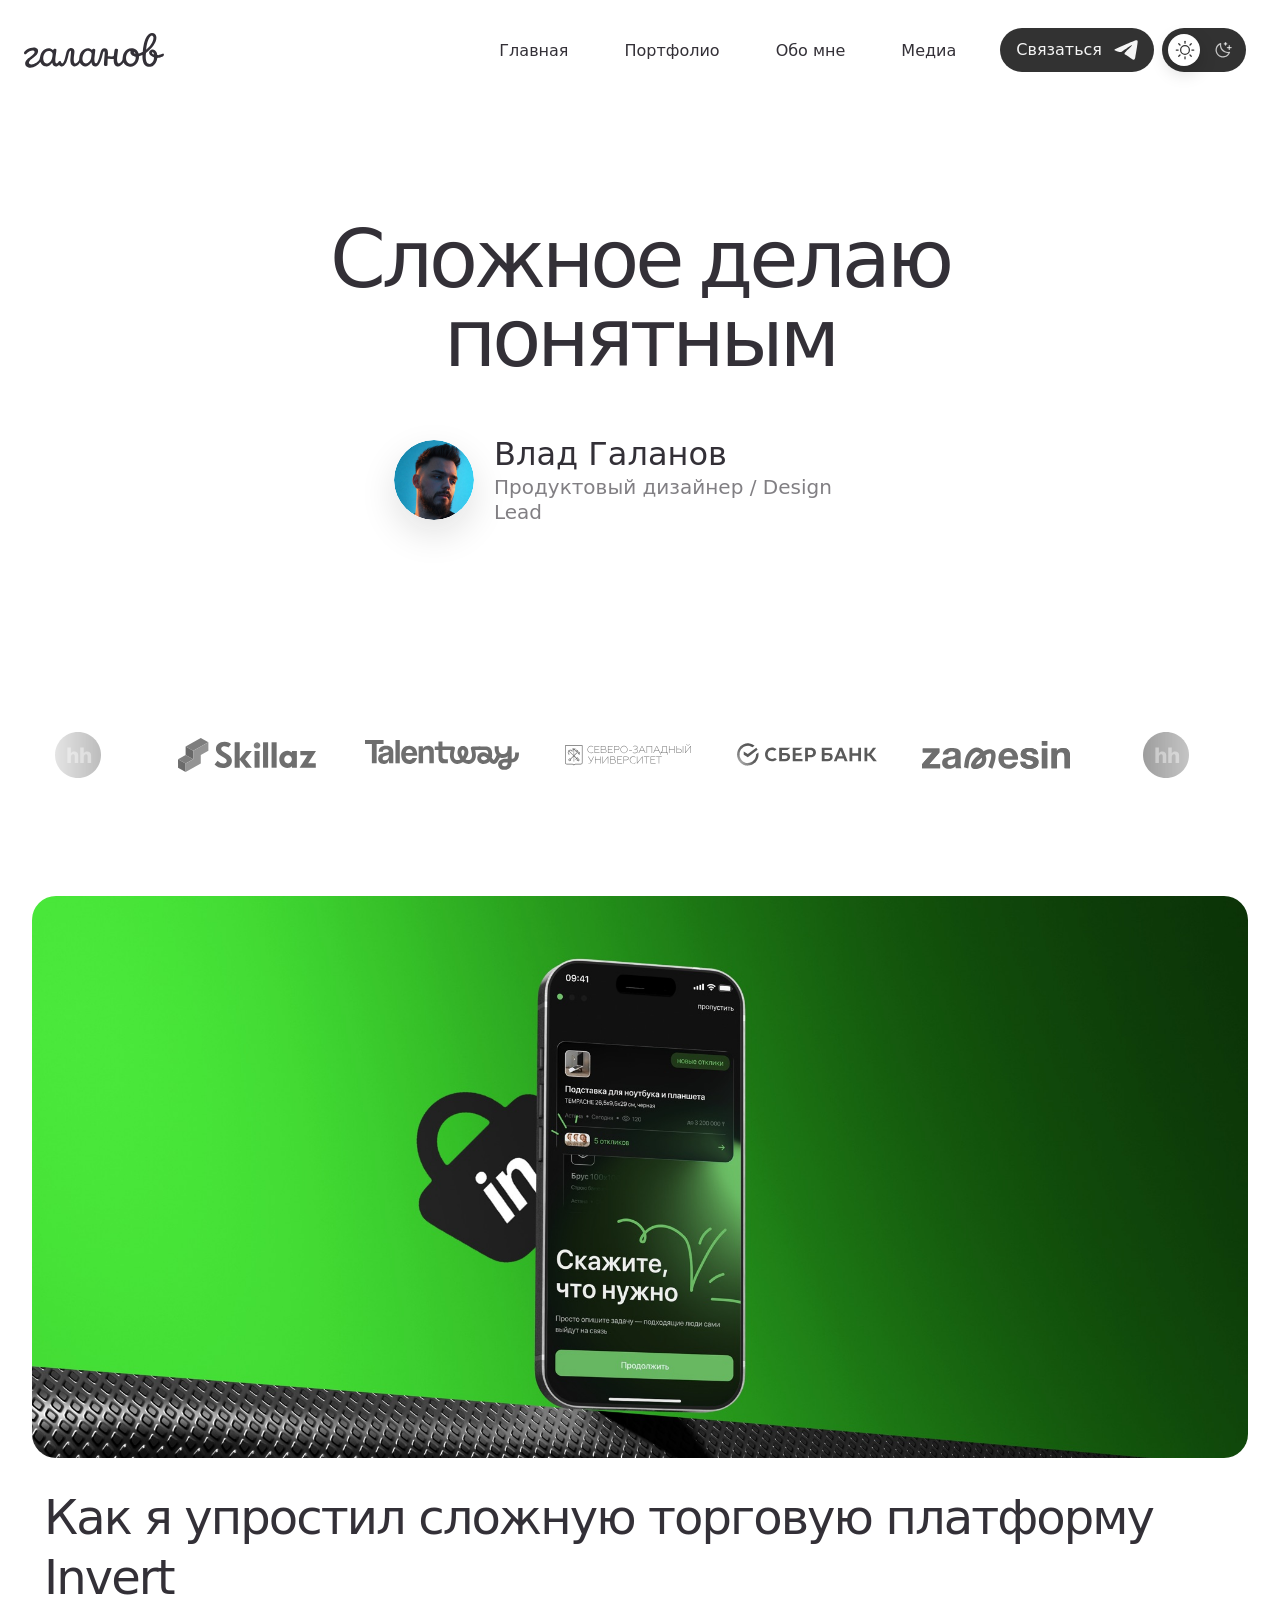
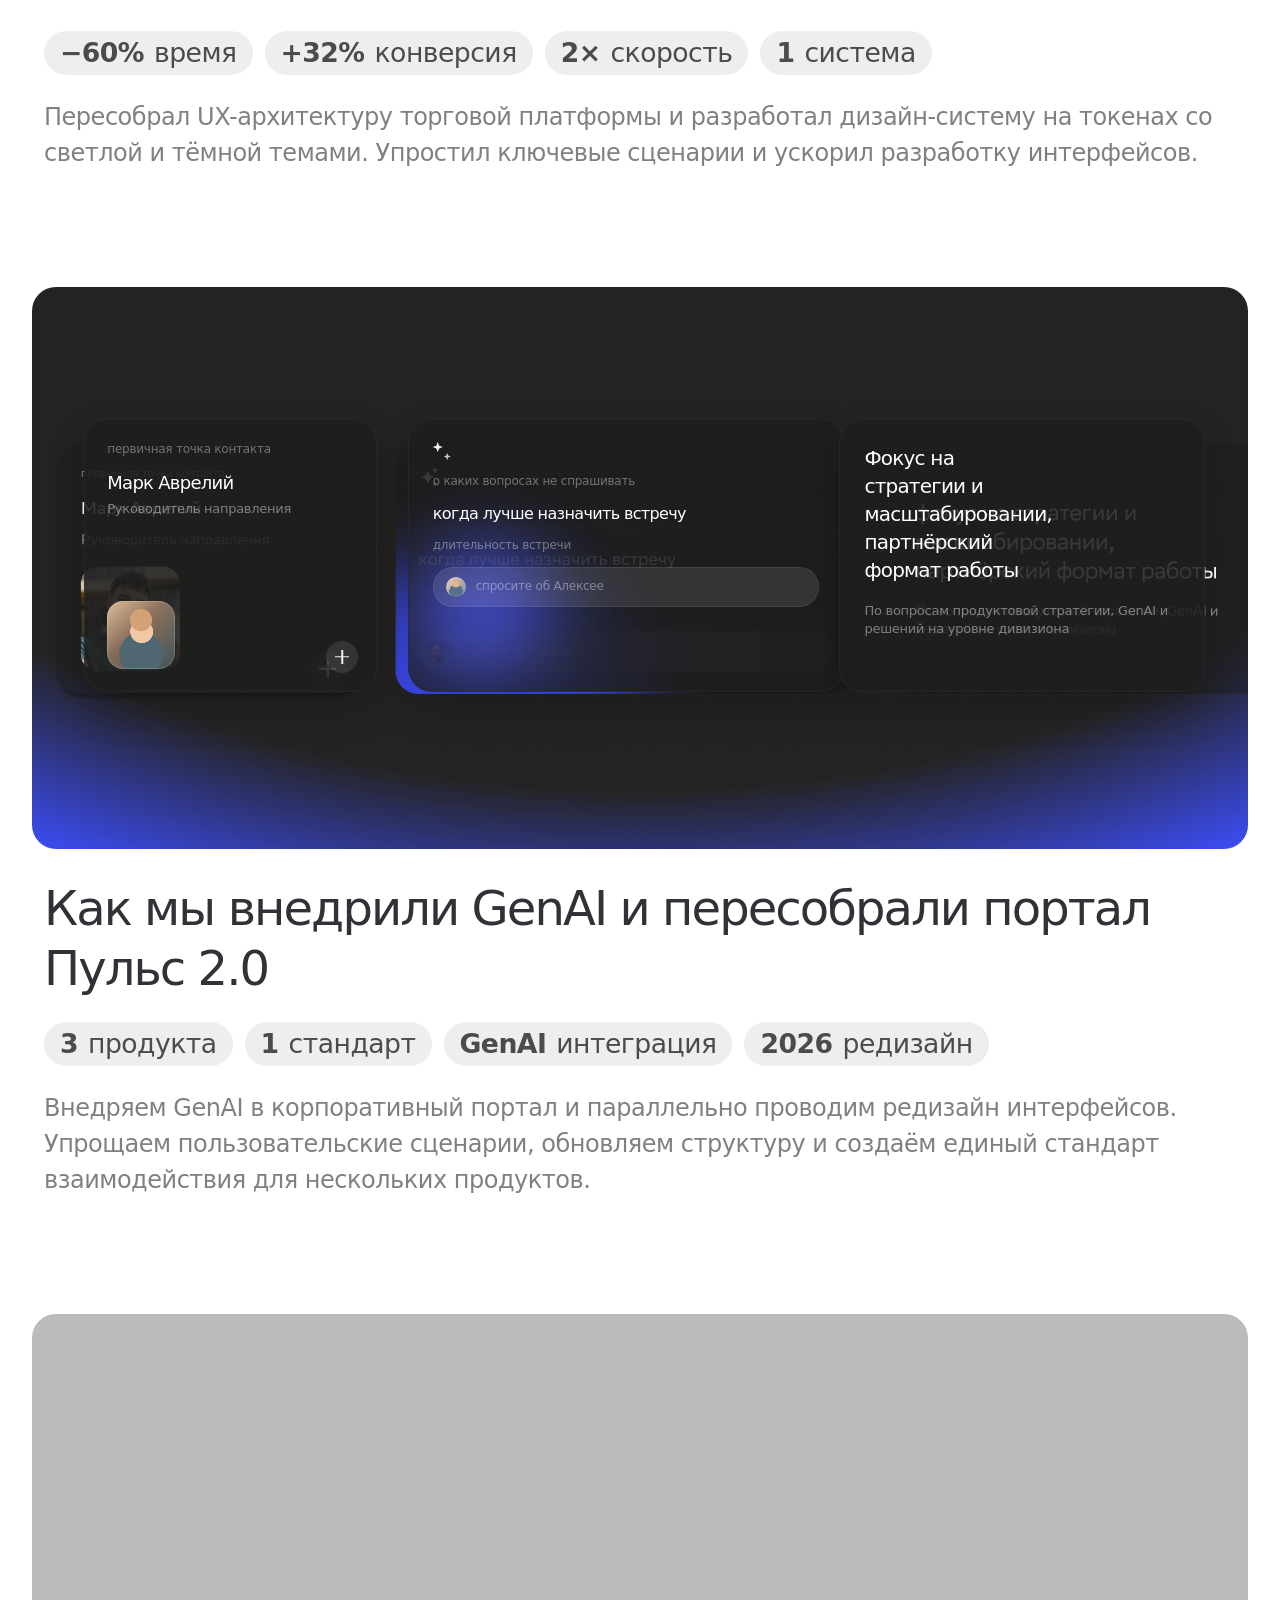
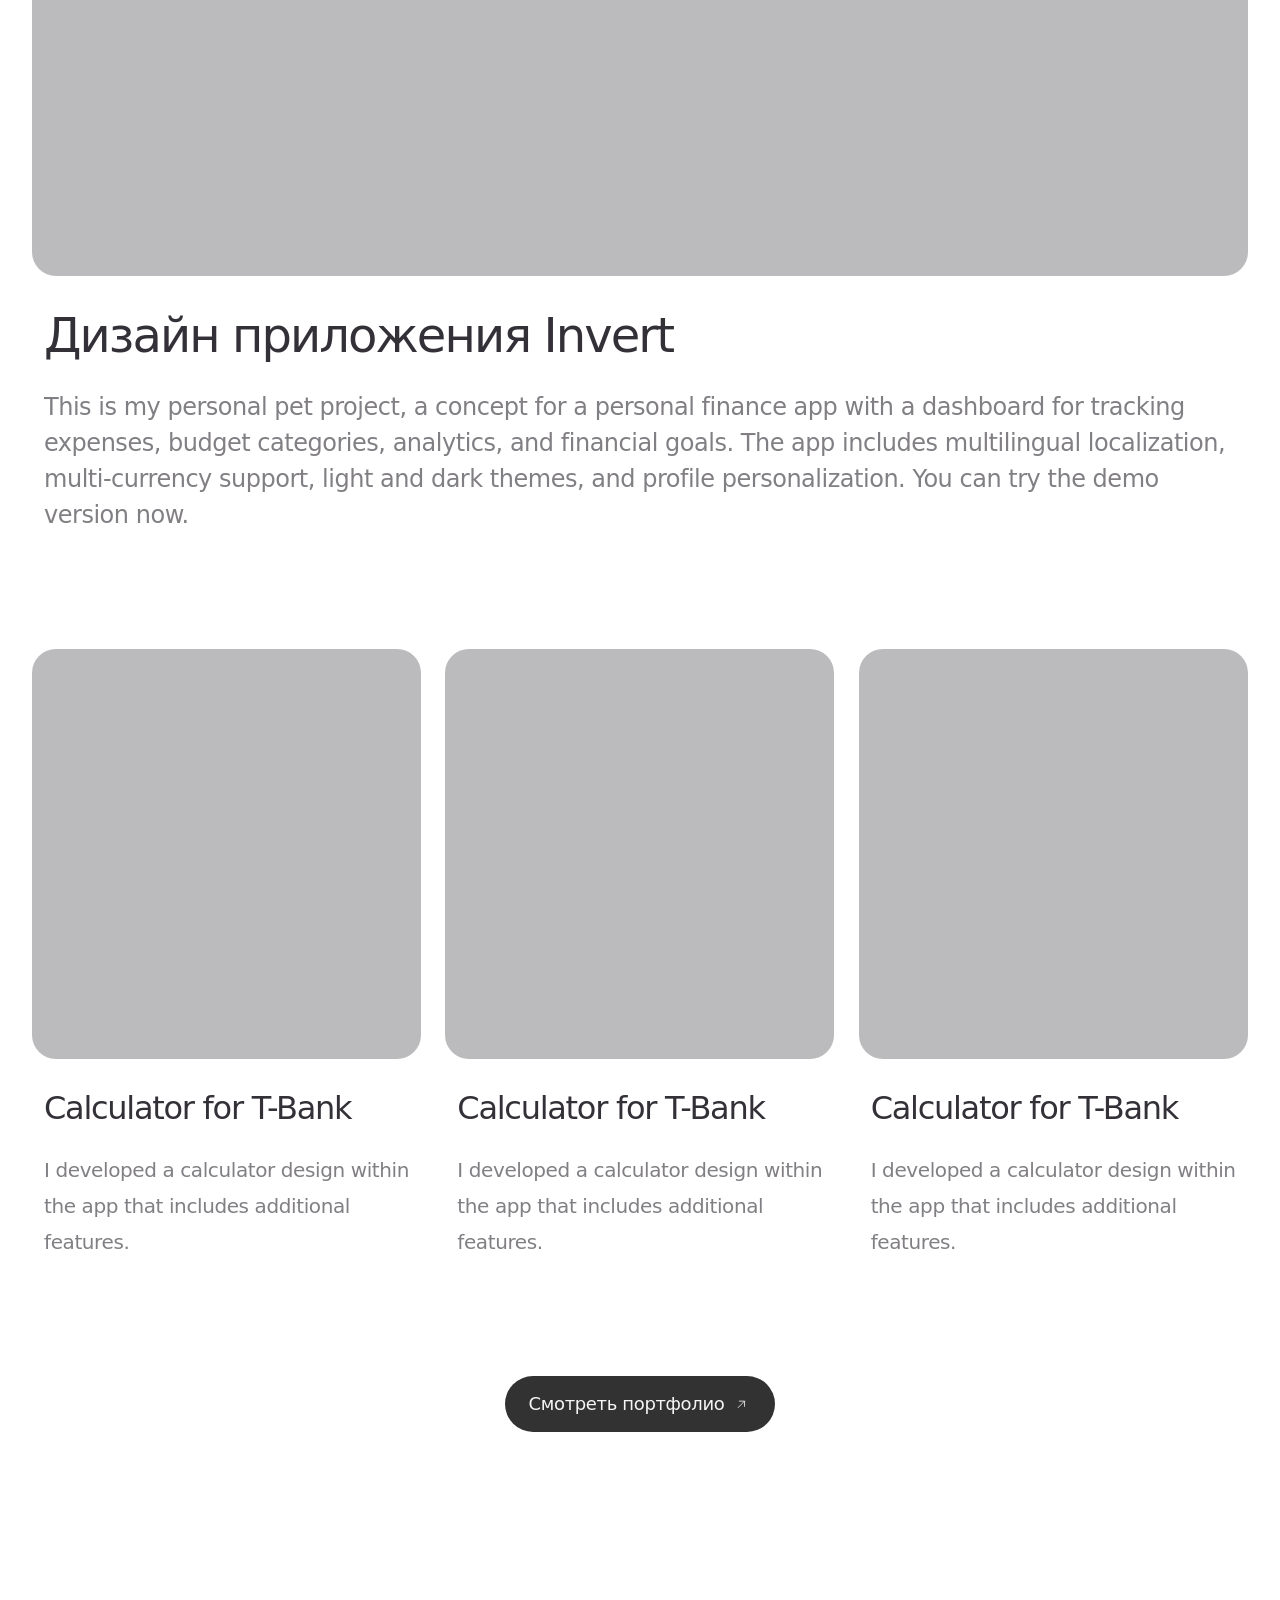
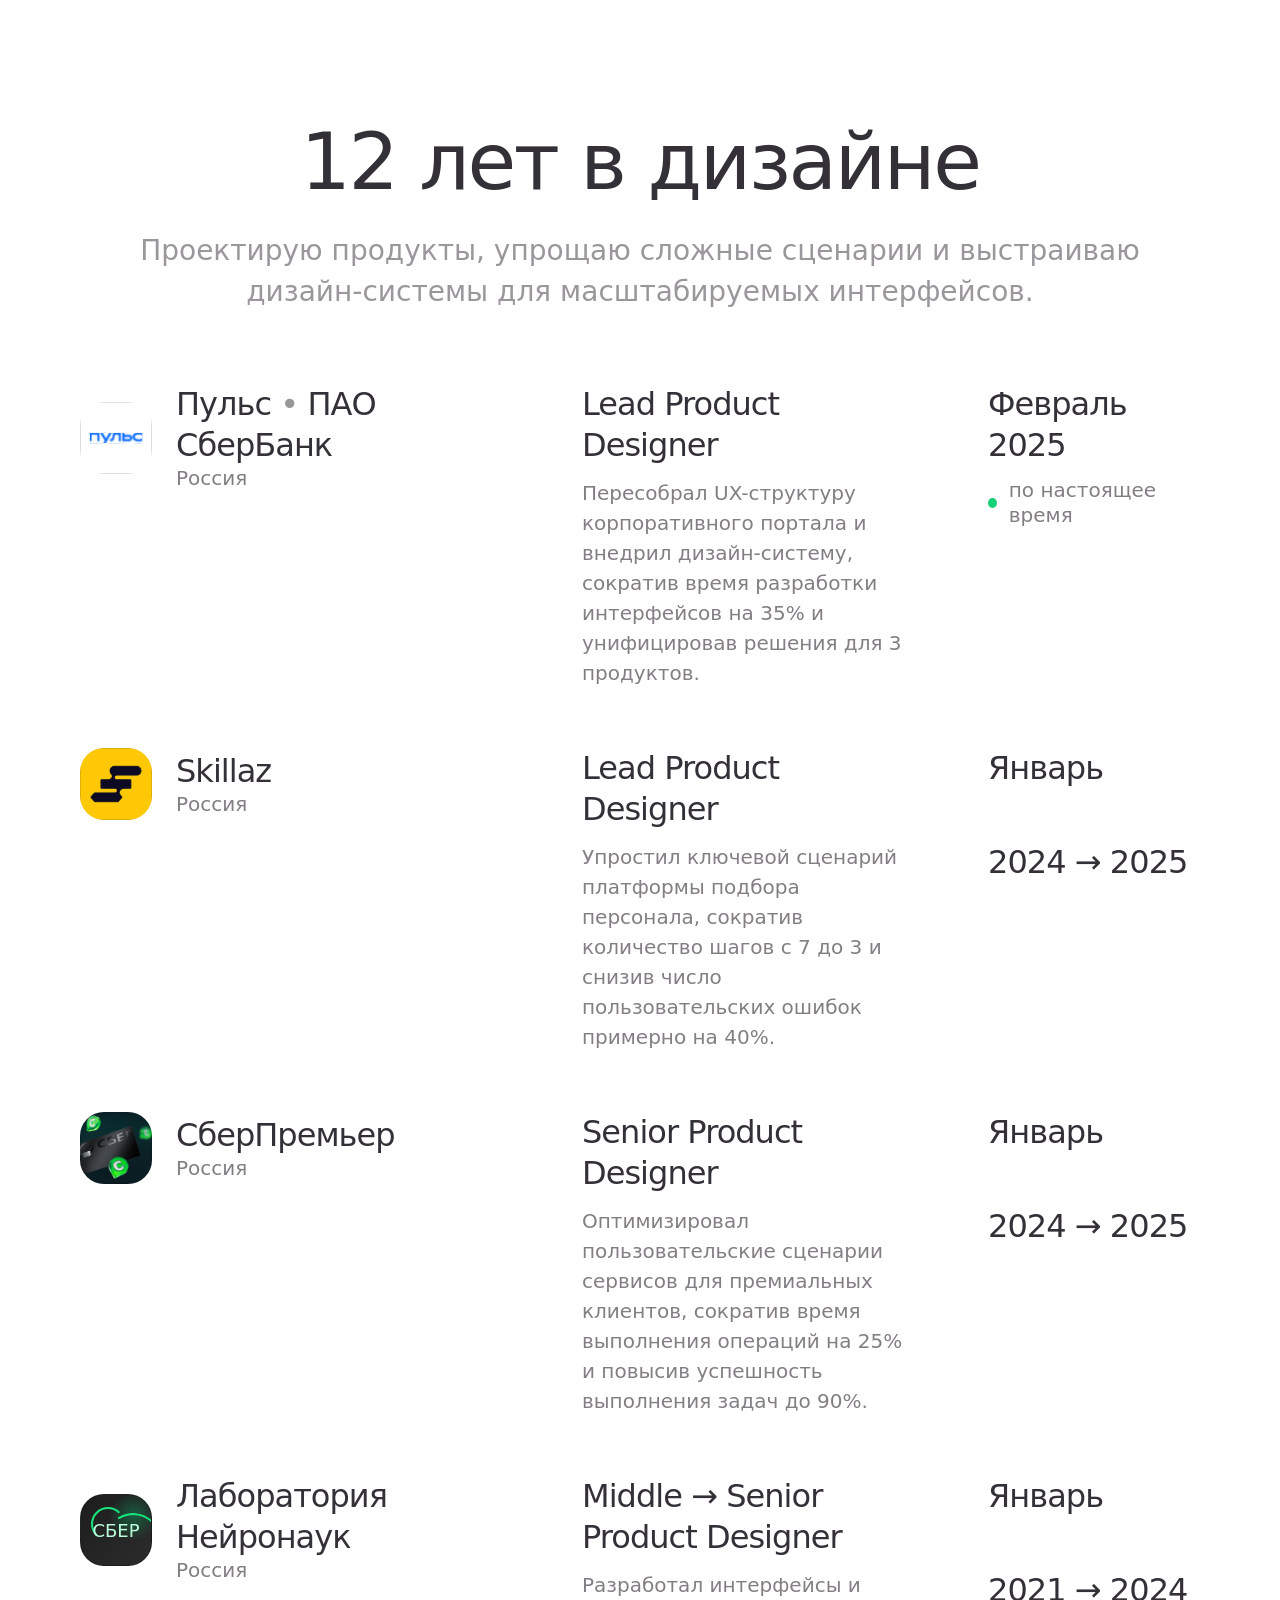
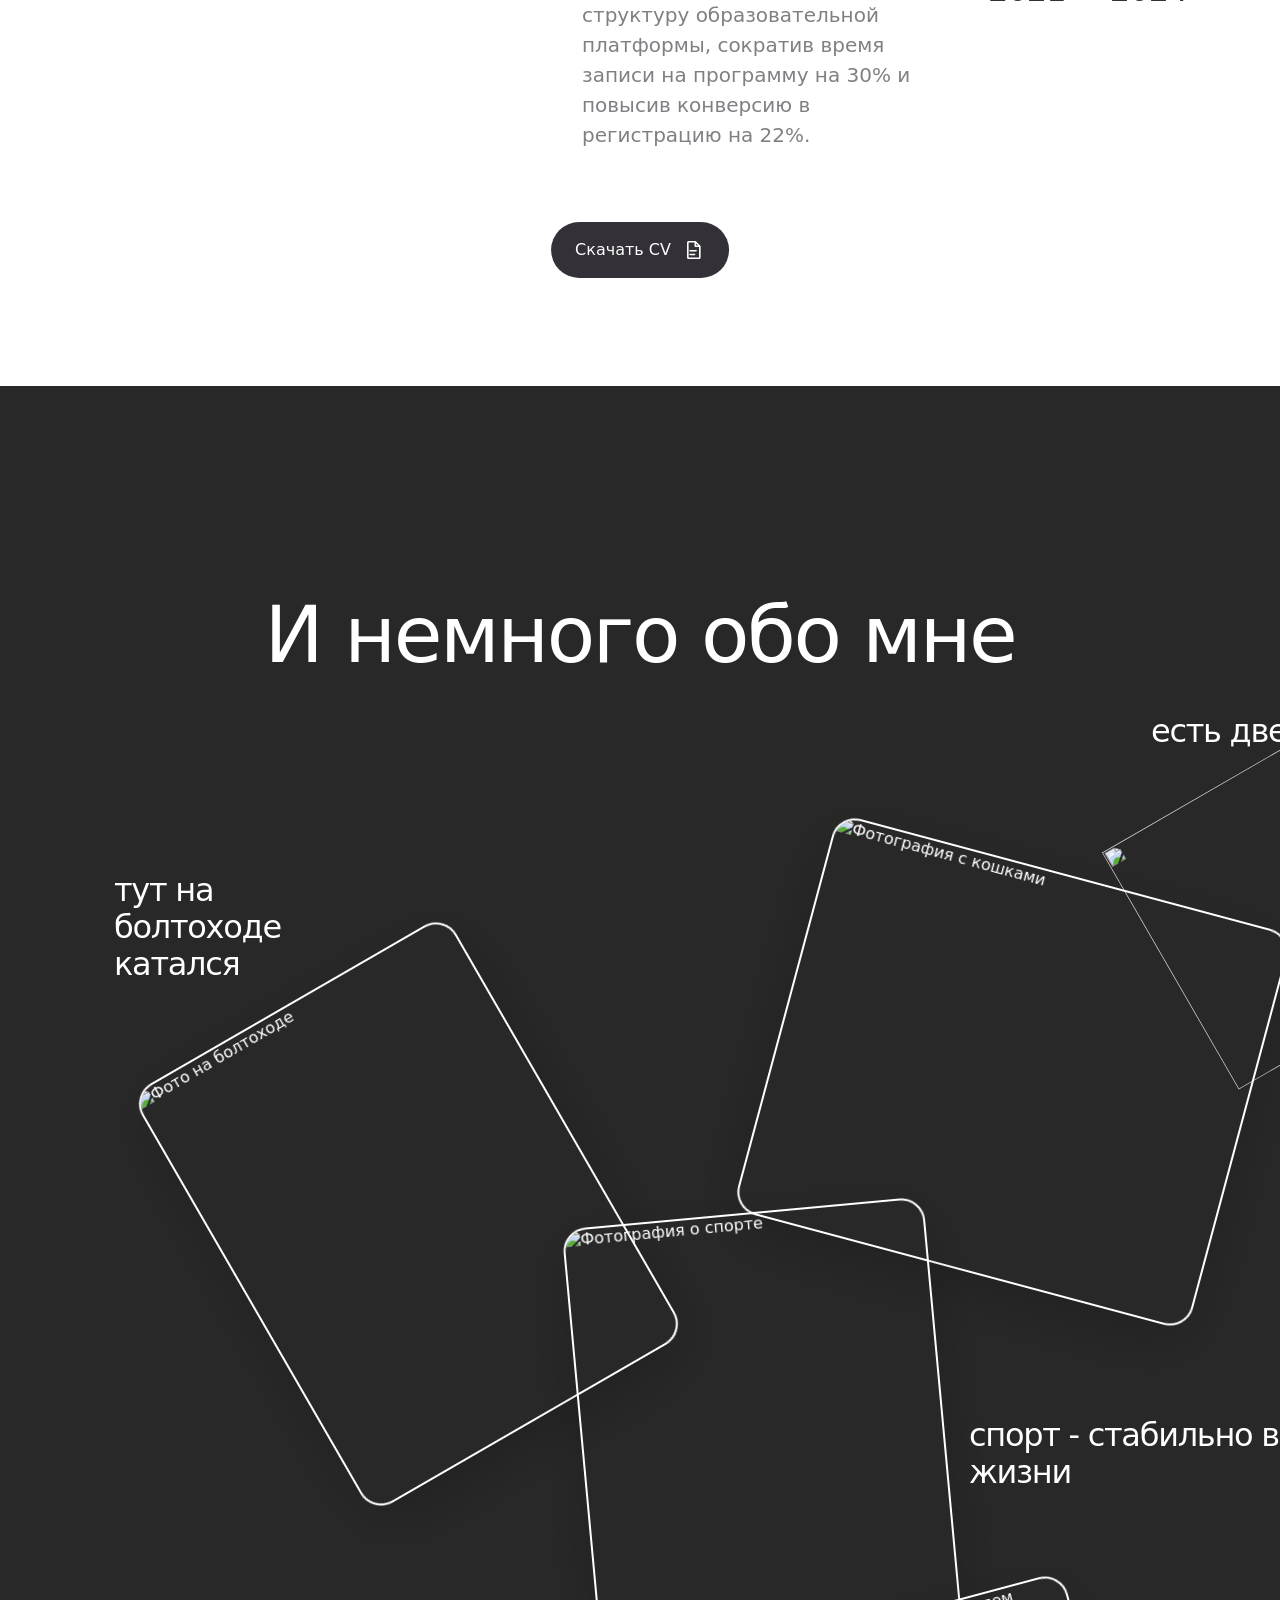
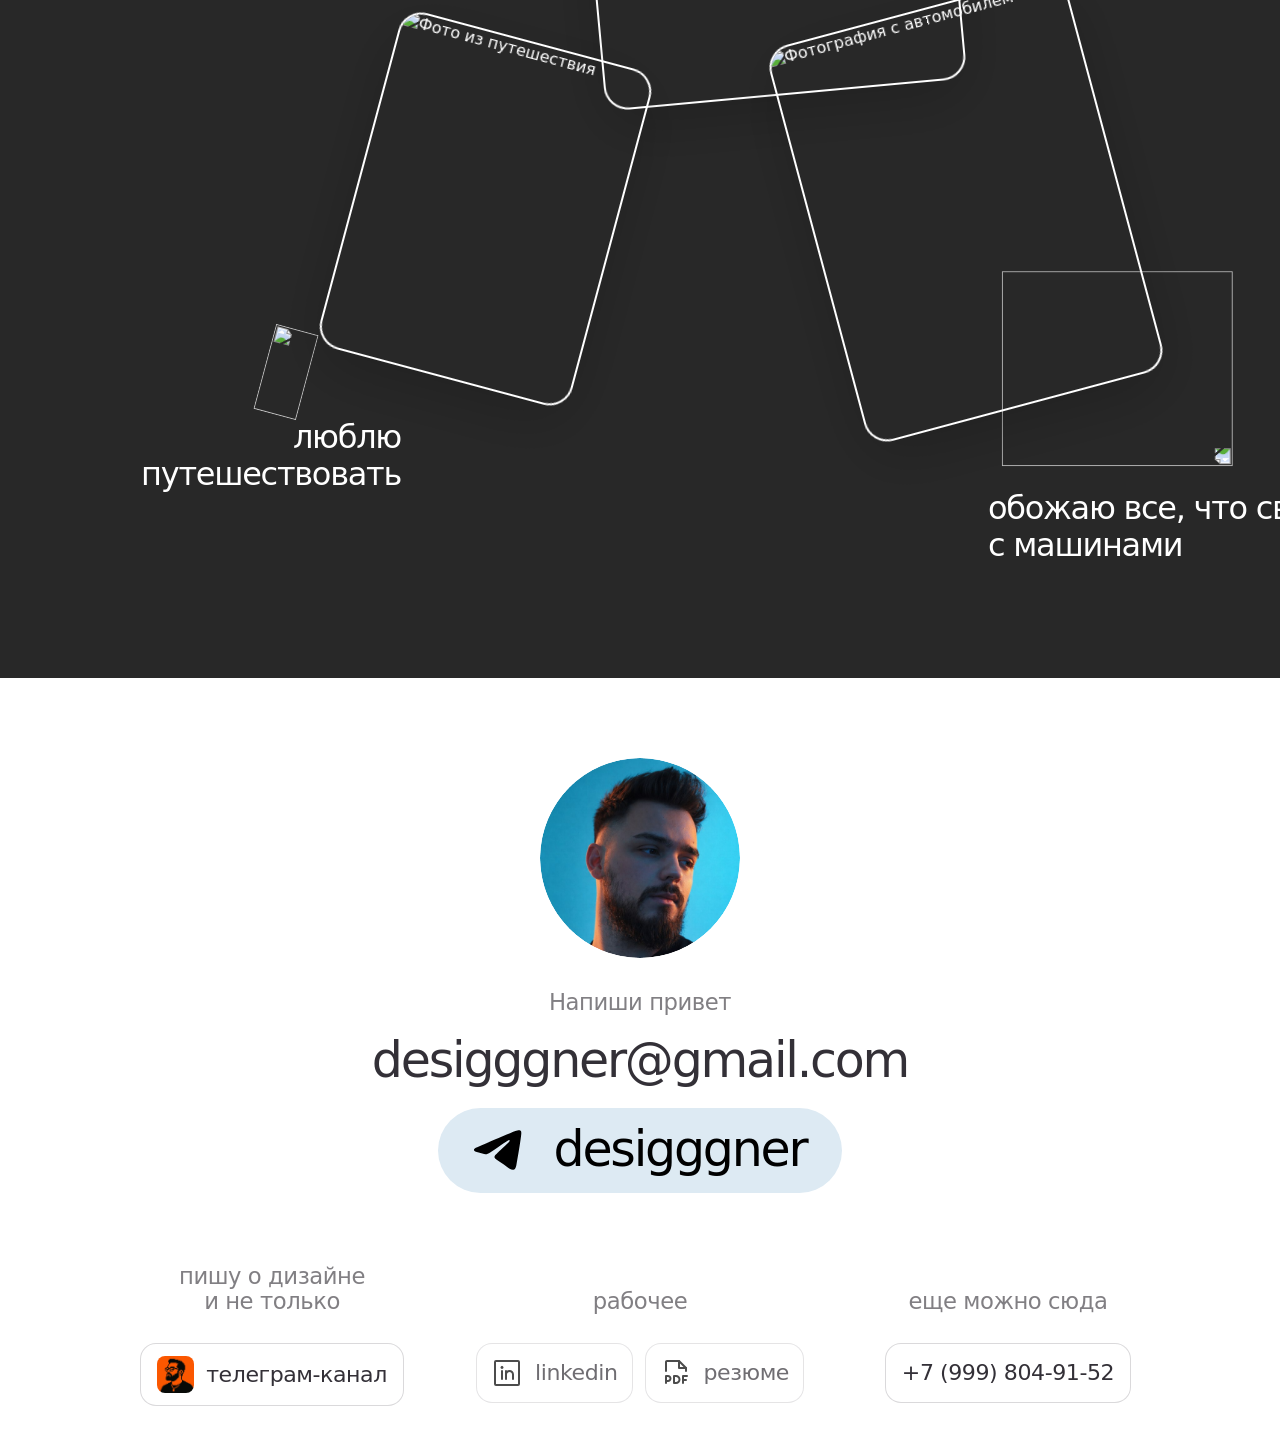
==== commit a7d4c211: "Сохранить все текущие изменения" ====
--- a/index.html
+++ b/index.html
@@ -9,12 +9,6 @@
     />
     <title>Halanov Portfolio</title>
     <script src="./site-theme-init.js" data-scroll-restoration="manual"></script>
-    <link rel="preconnect" href="https://fonts.googleapis.com" />
-    <link rel="preconnect" href="https://fonts.gstatic.com" crossorigin />
-    <link
-      href="https://fonts.googleapis.com/css2?family=Borel&display=swap"
-      rel="stylesheet"
-    />
     <link rel="stylesheet" href="./styles.css" />
     <link rel="stylesheet" href="./home.css" />
   </head>
@@ -23,7 +17,17 @@
       <header class="site-header">
         <div class="container site-header__inner">
           <a class="brand" href="/" aria-label="На главную">
-            <img class="brand__logo" src="./assets/logo/header-logo.svg" alt="halanov" />
+            <svg class="brand__logo" viewBox="0 0 140 35" aria-hidden="true" focusable="false">
+              <defs>
+                <path
+                  id="brand-logo-path"
+                  pathLength="1"
+                  d="M10.021 20.5417C10.685 19.7115 10.8813 18.1252 9.9092 17.666C8.55604 17.026 6.92221 17.5617 5.61013 18.2018C4.152 18.9137 3.12972 20.0593 1.88152 21.1284C1.37495 21.5621 0.480447 21.133 0.199775 20.6553C-1.72386 17.3785 10.8105 11.4904 13.5306 16.0914C15.4245 19.294 12.2938 22.3668 9.92061 24.2081C8.29591 25.4674 3.33965 28.6932 5.42073 30.7803C7.91027 33.278 14.6281 29.0318 15.5363 26.3509C16.4445 23.6701 16.2711 21.0959 18.1194 18.8349C20.1708 16.3233 23.078 14.7116 26.4164 15.4954C27.4341 15.7343 28.3012 16.3326 29.0976 17.2625C29.287 16.1494 30.1404 15.4003 31.2517 15.6948C31.6122 15.7899 32.0777 15.9639 32.2648 16.1679C33.1434 17.1257 29.7319 29.157 32.2717 30.2817C34.015 31.054 34.2364 28.0091 35.982 28.1018C37.3329 28.1737 36.8332 29.9988 37.8714 30.3629C39.4391 30.9125 40.7147 26.3741 41.0045 25.1682L42.4443 19.1827C42.8779 17.3785 44.1466 15.6972 45.9425 15.2078C47.1199 14.8855 48.61 15.1012 49.4497 15.8943C50.7321 17.1048 50.5336 18.8418 50.31 20.4582C50.0202 22.5662 49.0595 29.0457 50.6568 30.1658C52.2542 31.2859 55.0084 27.8838 55.1271 26.4344C55.3667 23.5565 55.7477 20.9127 57.5938 18.5589C60.0308 15.4537 64.8821 13.8767 68.0037 16.9726C68.3551 16.0636 68.953 15.5974 69.8977 15.7667C70.2719 15.834 70.7899 15.994 71.0227 16.161C71.2554 16.328 71.2965 17.077 71.26 17.4063L70.4043 25.2215C70.2605 26.5272 70.3541 30.9798 72.2229 30.2493C72.5196 30.1333 73.0786 29.7739 73.2726 29.4446C77.0012 23.0903 75.4221 15.2032 80.8142 15.3586C84.5976 15.4676 84.1321 20.4837 83.7807 23.3756C85.0289 23.2643 89.7068 24.0481 89.8528 22.5523C90.0148 20.8919 90.2521 18.8209 90.5647 17.0816C90.7108 16.27 91.5619 15.8665 92.1643 15.8062C92.7668 15.7459 93.8666 16.0821 94.0515 16.7245L93.1592 24.1362C92.9927 25.5114 92.8626 29.5535 94.1564 30.2725C95.7058 31.1328 98.3391 27.9488 98.508 26.4483C98.7727 24.1293 98.8275 21.954 99.9501 19.9318C101.954 16.3256 105.78 14.5562 109.781 15.6044C112.165 16.2306 113.854 18.0232 114.634 20.4721C116.209 20.2147 117.692 19.7648 118.849 18.814C119.154 13.3943 121.051 0.52124 127.826 0.0133663C130.217 -0.165201 132.045 1.46278 132.335 3.85605C133.01 9.47281 127.721 15.2426 123.78 18.6192L122.03 20.1173C121.537 22.6891 121.43 29.3588 124.163 30.5925C125.229 31.0725 126.415 30.9543 127.31 30.3003C129.188 28.9251 130.199 26.5225 129.925 24.2615C127.924 23.2272 124.932 21.8612 125.138 19.4935C125.238 18.3432 125.888 17.4782 126.917 16.9495C128.207 16.2885 129.61 16.3558 130.819 17.2324C132.319 18.3223 133.097 20.0269 133.241 22.0189C134.313 22.281 135.449 22.0676 136.49 21.6224L139.183 20.4721C139.614 20.6623 140.038 21.3302 139.997 21.7151C139.758 23.8742 135.367 24.7879 133.325 24.8922C132.871 27.8003 131.778 30.6597 129.425 32.406C127.527 33.8137 125.297 34.2937 123.002 33.4635C118.504 31.8355 118.372 25.9242 118.449 21.8867L115.029 23.1785C115.2 28.9506 111.43 34.1105 105.863 33.6467C103.309 33.4333 100.89 31.9793 99.4824 29.3982C98.6381 30.6876 97.8257 31.7497 96.6391 32.5915C94.6516 34.0038 91.8335 33.6513 90.6172 31.4273C89.6999 29.7507 89.6862 27.7795 89.6794 25.8987C87.5983 26.0402 85.7408 26.0286 83.6552 25.8546L83.4726 31.9352C83.4521 32.6147 82.3887 33.0994 81.8708 33.1179C81.2752 33.1388 80.0589 32.7979 79.9973 32.0465C79.8627 30.4557 80.027 28.9715 80.1502 27.3852L80.7526 19.6929C80.7777 19.3822 80.4948 18.6516 80.294 18.3061C79.5889 18.5079 79.2329 19.1572 79.0618 19.8344C78.0737 23.7768 76.951 29.3448 74.1694 32.1903C72.7295 33.6629 70.5937 33.9273 69.0123 32.6541C68.0151 31.8517 67.6888 30.5368 67.358 29.1639C65.448 32.573 61.7171 34.892 58.324 32.6147C57.2903 31.9213 56.5258 30.8314 55.7728 29.8133C54.9126 31.2465 53.7556 32.4663 52.2427 33.1249C50.0111 34.0943 47.6242 32.9649 46.8461 30.6064C46.376 29.1802 46.2231 27.5963 46.376 25.9915L47.0788 18.6169C47.0971 18.4197 46.8301 17.8771 46.6635 17.7797C45.6504 17.1906 44.7901 20.4698 44.6281 21.2397C43.8294 24.9873 42.5995 30.9751 39.4277 33.002C37.7528 34.0711 35.9843 33.1597 35.0396 31.9004C33.675 33.3012 31.6168 34.136 29.8643 32.7399C28.9926 32.0465 28.5248 30.8105 28.1666 29.6556C26.2589 32.1579 24.0295 34.1314 20.8463 33.373C18.6899 32.8582 17.2843 31.1676 16.319 29.0828C13.5032 32.951 8.85497 35.4602 4.35509 34.4375C3.06126 34.143 1.96139 33.1852 1.53696 32.2367C-0.0923065 28.6027 3.76408 25.5996 6.44986 23.6724C7.75054 22.7402 8.98047 21.8496 10.0256 20.5463L10.021 20.5417ZM122.176 16.7431C125.797 14.0599 129.925 8.45938 129.402 4.06244C129.122 3.47108 128.752 2.77073 128.328 2.63854C127.753 2.45997 127.066 2.79624 126.498 3.13946C123.663 6.37455 122.523 12.3508 122.176 16.7431ZM24.1756 30.1867C26.033 29.419 27.3451 27.7215 27.8882 25.799C28.3765 24.069 28.7781 22.0537 28.4655 20.3028C28.2031 18.8233 26.6331 18.1299 25.6268 17.9559C24.1938 17.7055 22.9593 18.0325 21.8891 19.032C19.5182 21.2467 18.5621 24.9641 19.6665 28.0183C20.3831 30.0011 22.1515 31.0238 24.1733 30.189L24.1756 30.1867ZM63.6476 29.9571C65.8588 28.7071 66.9883 26.4437 67.2598 24.0272L67.5884 21.1099C67.6866 20.2379 67.2188 19.2963 66.5274 18.7514C64.7018 17.3112 62.2009 17.6591 60.672 19.4726C58.0638 22.5662 57.4523 28.3407 60.3936 30.022C61.4365 30.618 62.5865 30.56 63.6499 29.9594L63.6476 29.9571ZM111.649 23.7002C108.537 22.7054 105.712 21.6177 106.524 18.051C104.877 18.2783 103.813 19.352 103.092 20.6368C101.502 23.473 101.347 29.0202 105.009 30.3815C106.645 30.989 108.338 30.6273 109.623 29.4933C111.191 28.1111 111.921 25.85 111.647 23.7002H111.649ZM111.323 20.8084C111.69 20.1822 110.504 18.6632 109.908 19.41C109.511 19.9063 110.846 20.9962 111.323 20.8084ZM129.784 21.6108C130.128 20.7759 129.742 19.7973 129.131 19.4053C128.962 19.2963 128.43 19.2824 128.243 19.3497C128.056 19.4169 127.997 20.0524 128.095 20.2541C128.339 20.7574 129.03 21.2977 129.784 21.6108Z"
+                />
+              </defs>
+              <use class="brand__logo-fill" href="#brand-logo-path"></use>
+              <use class="brand__logo-stroke" href="#brand-logo-path"></use>
+            </svg>
           </a>
 
           <div class="header-overlay">
@@ -204,7 +208,7 @@
                 muted
                 loop
                 playsinline
-                preload="auto"
+                preload="metadata"
                 aria-hidden="true"
               ></video>
             </div>
@@ -830,8 +834,8 @@
         </div>
       </div>
     </div>
-    <script src="./footer-component.js"></script>
-    <script src="./analytics.js"></script>
-    <script src="./script.js"></script>
+    <script src="./footer-component.js" defer></script>
+    <script src="./analytics.js" defer></script>
+    <script src="./script.js" defer></script>
   </body>
 </html>
--- a/styles.css
+++ b/styles.css
@@ -976,8 +976,27 @@
   display: block;
   width: clamp(112px, 14vw, 140px);
   height: auto;
-  mix-blend-mode: difference;
-  filter: brightness(0) invert(1);
+  overflow: visible;
+  color: currentColor;
+}
+
+.brand__logo-fill {
+  fill: currentColor;
+  opacity: 0;
+  animation: brand-logo-fill 1.45s cubic-bezier(0.2, 0.8, 0.2, 1) 1 forwards;
+}
+
+.brand__logo-stroke {
+  fill: none;
+  stroke: currentColor;
+  stroke-width: 1.4;
+  stroke-linecap: round;
+  stroke-linejoin: round;
+  stroke-dasharray: 1;
+  stroke-dashoffset: 1;
+  animation:
+    brand-logo-draw 1.45s cubic-bezier(0.2, 0.8, 0.2, 1) 1 forwards,
+    brand-logo-stroke-fade 120ms ease-out 1.36s 1 forwards;
 }
 
 .header-overlay {
@@ -4457,6 +4476,20 @@
     animation: none !important;
   }
 
+  .brand__logo-fill,
+  .brand__logo-stroke {
+    animation: none !important;
+  }
+
+  .brand__logo-fill {
+    opacity: 1 !important;
+  }
+
+  .brand__logo-stroke {
+    opacity: 0 !important;
+    stroke-dashoffset: 0 !important;
+  }
+
   .case-card {
     opacity: 1 !important;
     transform: none !important;
@@ -4518,6 +4551,37 @@
   }
 }
 
+@keyframes brand-logo-draw {
+  0% {
+    stroke-dashoffset: 1;
+  }
+
+  100% {
+    stroke-dashoffset: 0;
+  }
+}
+
+@keyframes brand-logo-stroke-fade {
+  from {
+    opacity: 1;
+  }
+
+  to {
+    opacity: 0;
+  }
+}
+
+@keyframes brand-logo-fill {
+  0%,
+  82% {
+    opacity: 0;
+  }
+
+  100% {
+    opacity: 1;
+  }
+}
+
 @keyframes about-float {
   0%,
   100% {
--- a/home.css
+++ b/home.css
@@ -314,13 +314,13 @@
 
 .figma-case__metric {
   display: inline-flex;
-  flex-direction: column;
+  flex-direction: row;
   align-items: center;
   justify-content: center;
   gap: 10px;
-  min-height: 0;
-  padding: 8px 16px;
-  border-radius: 999px;
+  min-height: 44px;
+  padding: 4px 16px;
+  border-radius: 99px;
   background-color: #eeeeee;
   color: #4b4b4b;
 }
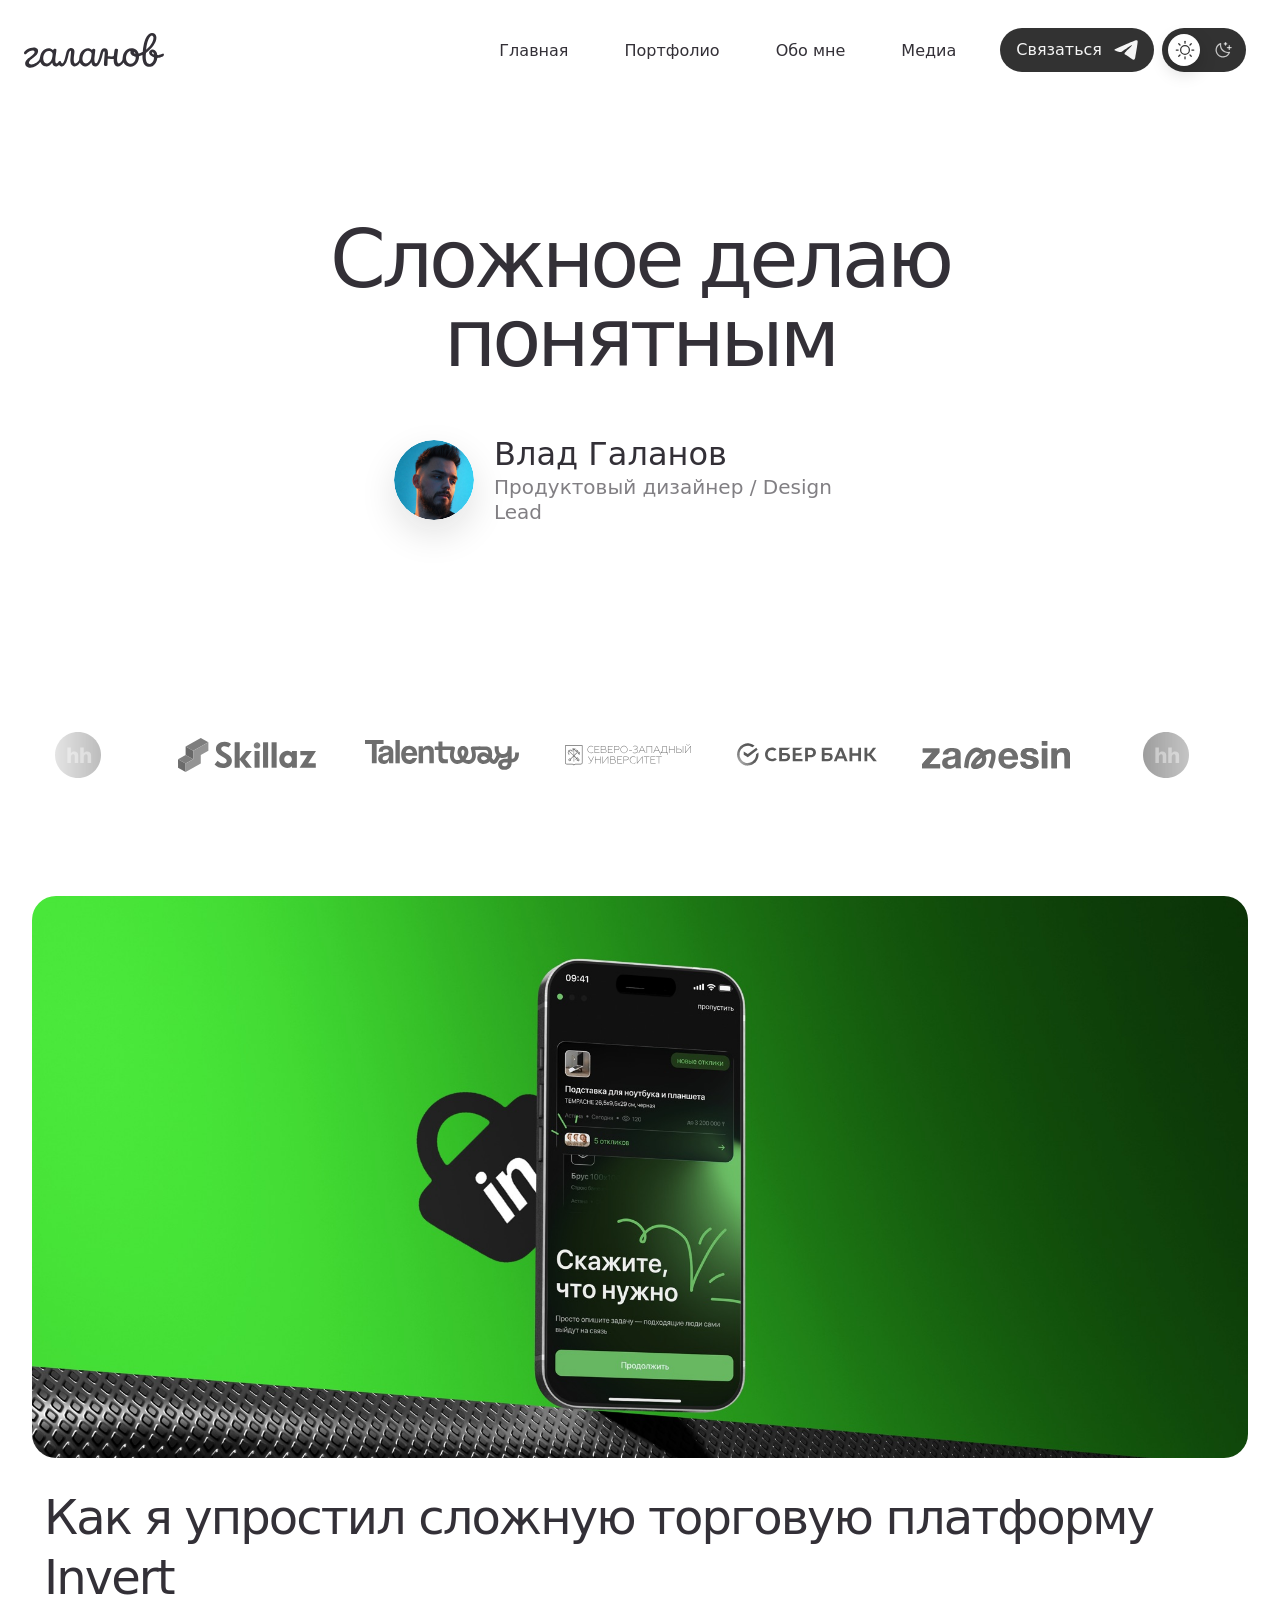
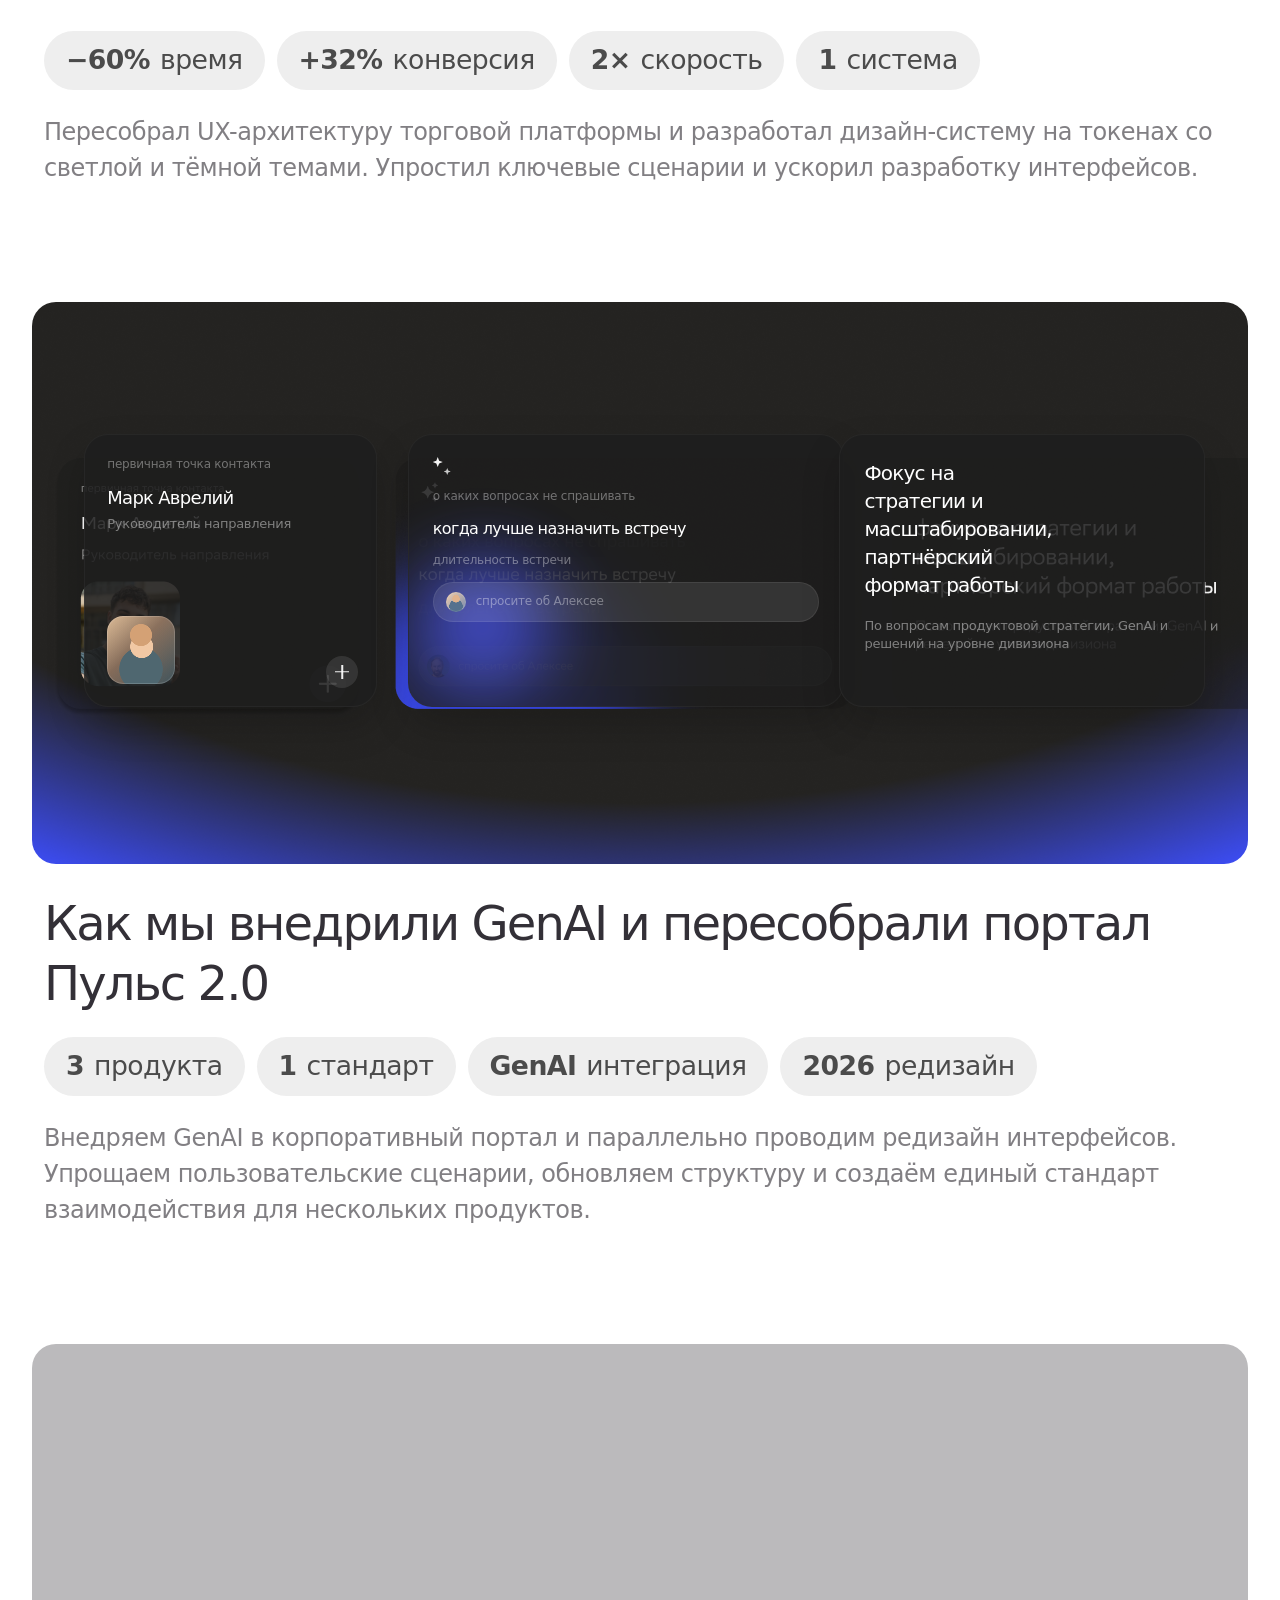
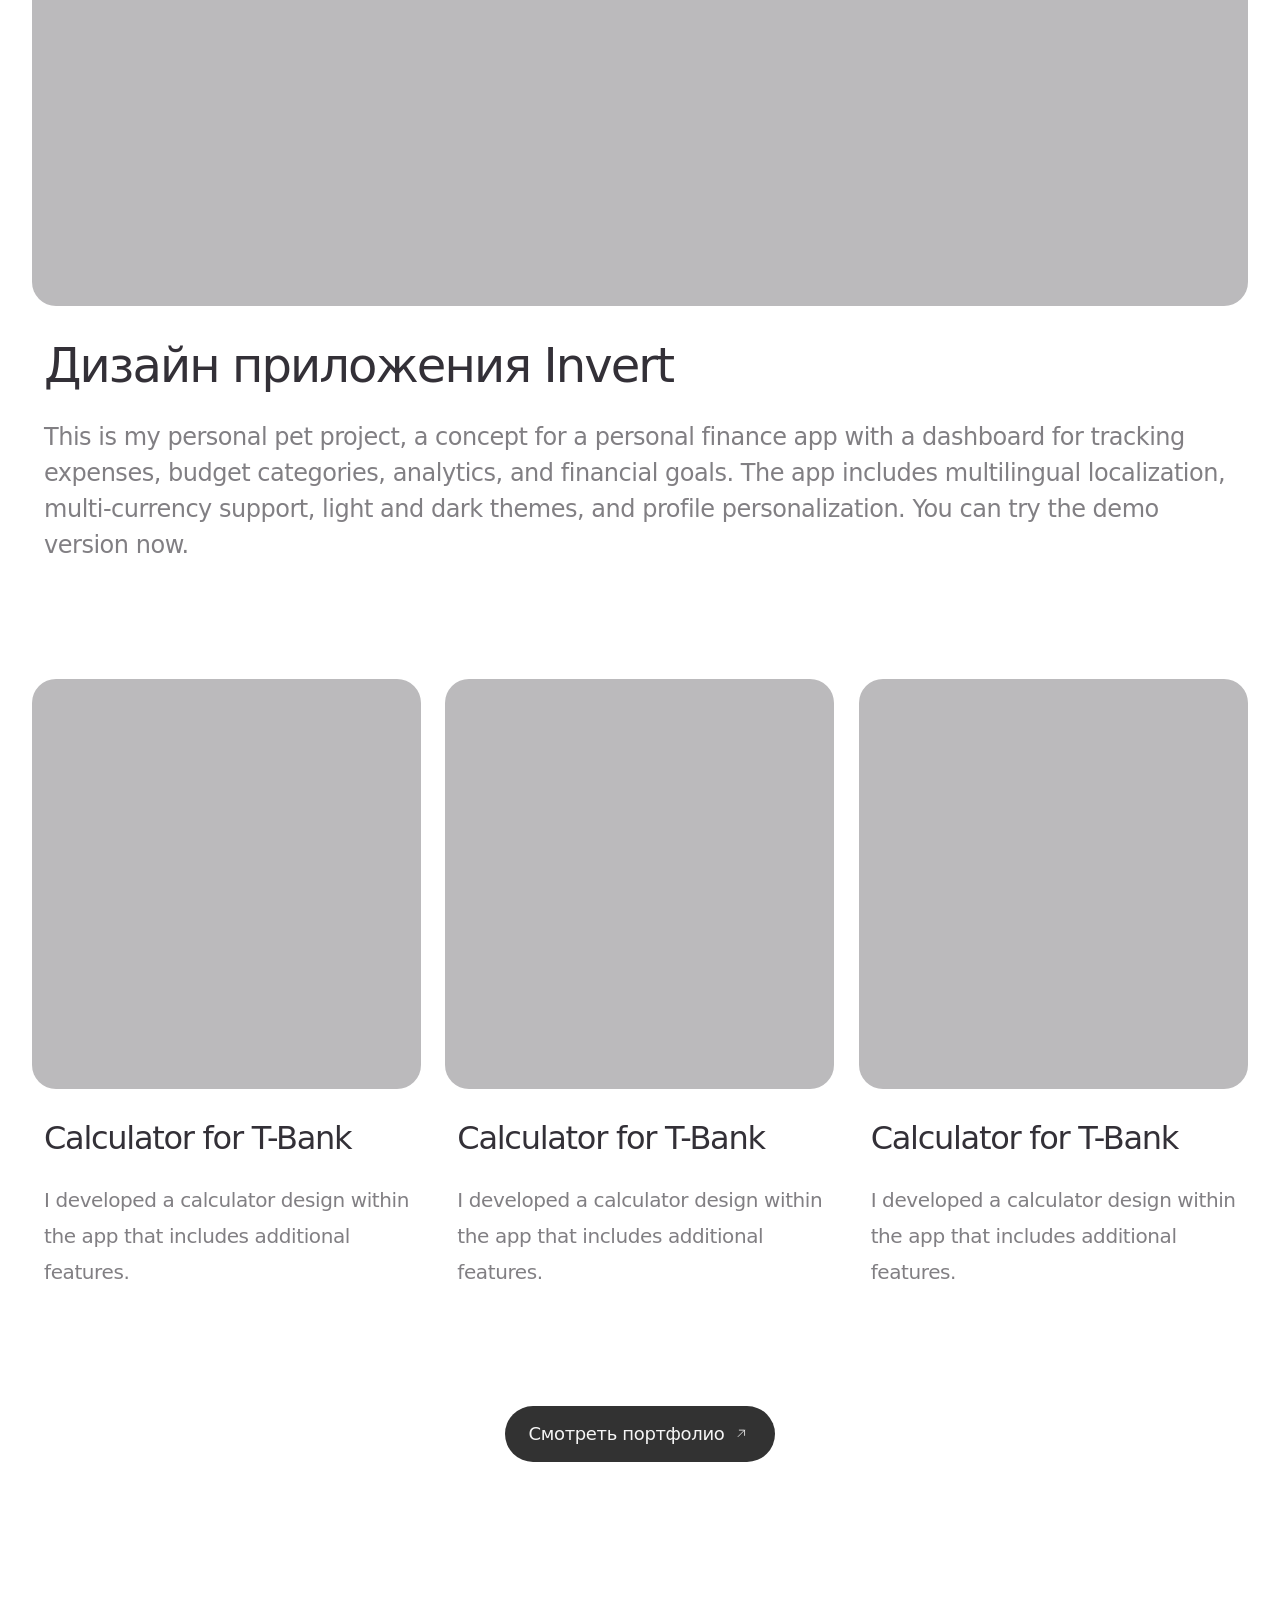
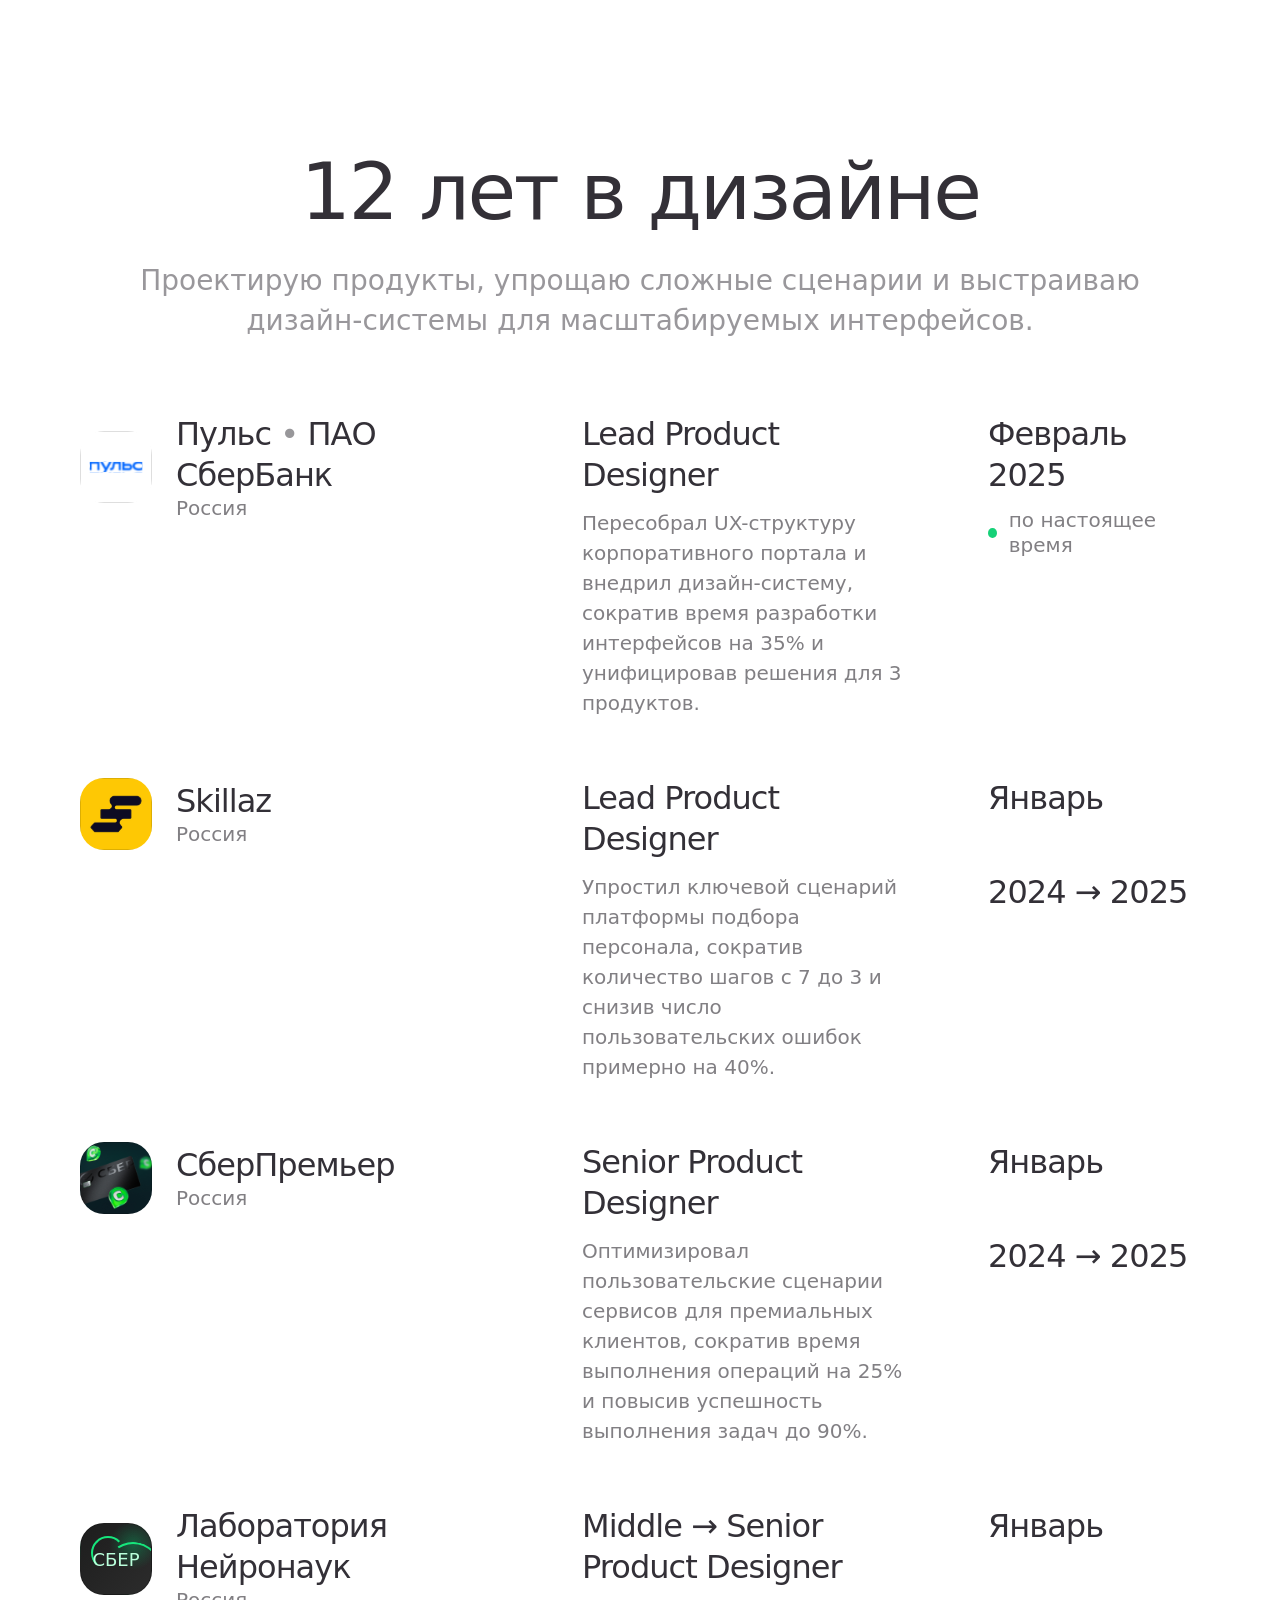
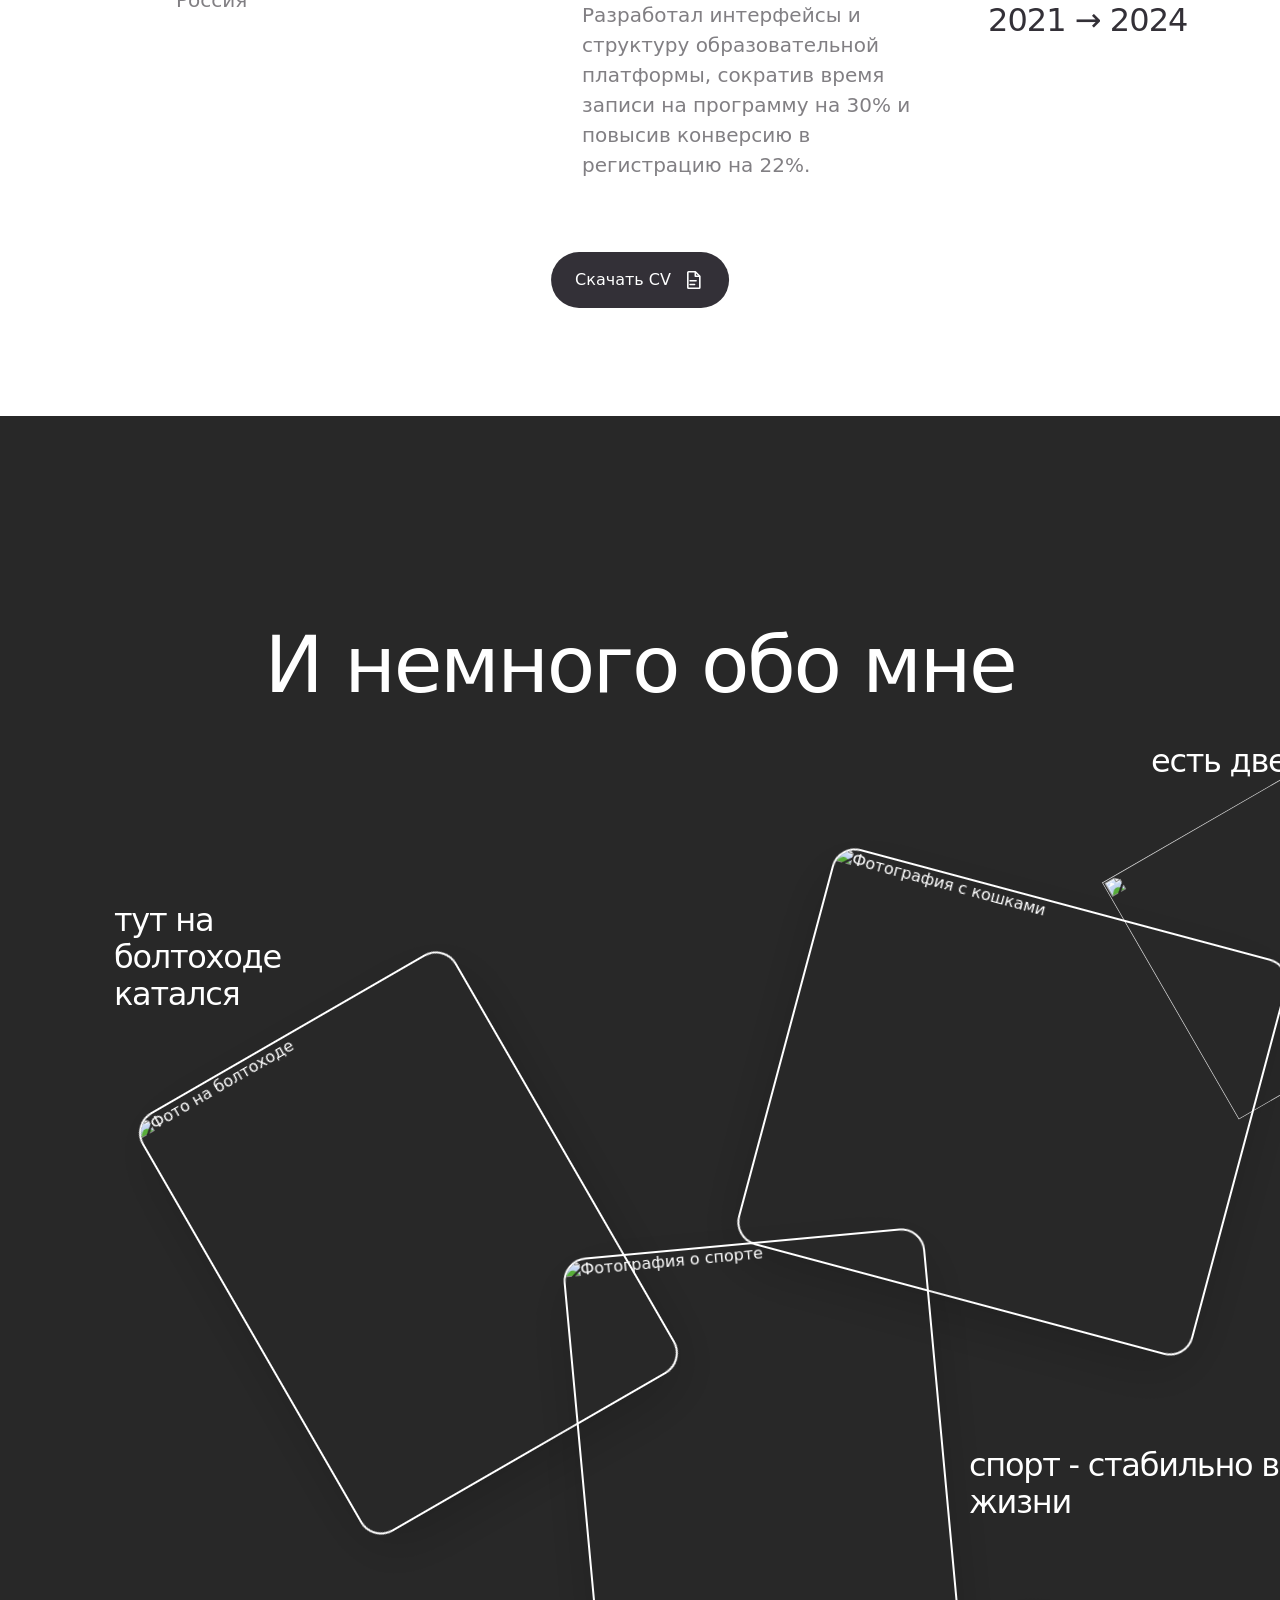
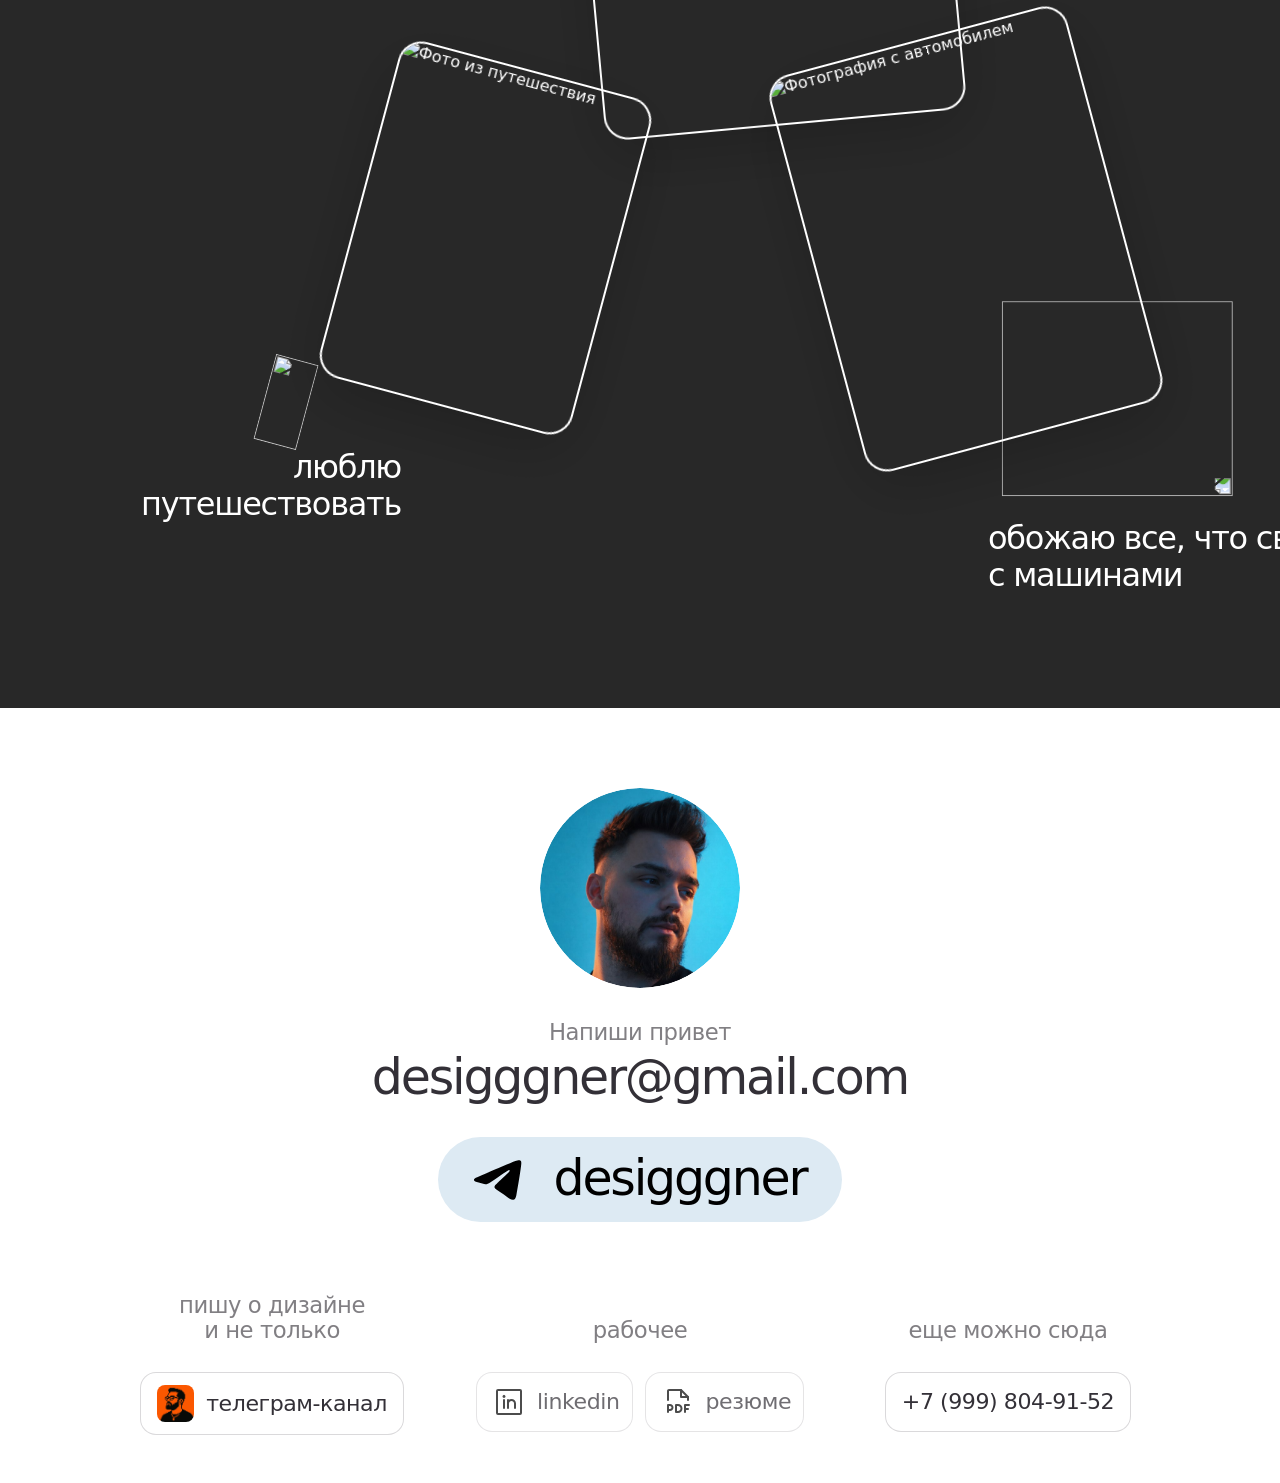
==== commit b7de20db: "Сохранить все текущие изменения" ====
--- a/index.html
+++ b/index.html
@@ -8,6 +8,7 @@
       content="Портфолио продуктового дизайнера Влада Галанова с избранными кейсами и переключением темы."
     />
     <title>Halanov Portfolio</title>
+    <link rel="icon" type="image/svg+xml" href="/favicon.svg" />
     <script src="./site-theme-init.js" data-scroll-restoration="manual"></script>
     <link rel="stylesheet" href="./styles.css" />
     <link rel="stylesheet" href="./home.css" />
@@ -203,7 +204,7 @@
               <video
                 class="hero__avatar-media"
                 data-avatar-video
-                src="./video/avatar2.mp4"
+                data-video-src="./video/avatar2.mp4"
                 autoplay
                 muted
                 loop
--- a/styles.css
+++ b/styles.css
@@ -2240,8 +2240,14 @@
   display: grid;
   justify-items: center;
   align-content: start;
-  gap: 20px;
+  gap: 32px;
   width: 100%;
+}
+
+.site-footer__contact {
+  display: grid;
+  justify-items: center;
+  gap: 8px;
 }
 
 .site-footer__eyebrow,
@@ -2343,7 +2349,7 @@
 .site-footer__chip {
   display: inline-flex;
   align-items: center;
-  justify-content: center;
+  justify-content: flex-start;
   gap: 12px;
   min-height: 60px;
   width: fit-content;
@@ -4051,7 +4057,7 @@
   }
 
   .site-footer__lead {
-    gap: 16px;
+    gap: 24px;
   }
 
   .site-footer__email {
@@ -4096,7 +4102,7 @@
   .site-footer__chip {
     width: 100%;
     min-height: 56px;
-    justify-content: center;
+    justify-content: flex-start;
     padding-inline: 14px;
   }
 
--- a/home.css
+++ b/home.css
@@ -318,8 +318,8 @@
   align-items: center;
   justify-content: center;
   gap: 10px;
-  min-height: 44px;
-  padding: 4px 16px;
+  min-height: 50px;
+  padding: 16px 22px;
   border-radius: 99px;
   background-color: #eeeeee;
   color: #4b4b4b;
@@ -343,6 +343,16 @@
 
 .figma-case__metric span {
   font-weight: 400;
+}
+
+html[data-theme="dark"] .figma-case__metric {
+  background-color: rgba(255, 246, 237, 0.12) !important;
+  color: #f5efe8 !important;
+}
+
+html[data-theme="dark"] .figma-case__metric strong,
+html[data-theme="dark"] .figma-case__metric span {
+  color: #f5efe8 !important;
 }
 
 .figma-case__description {
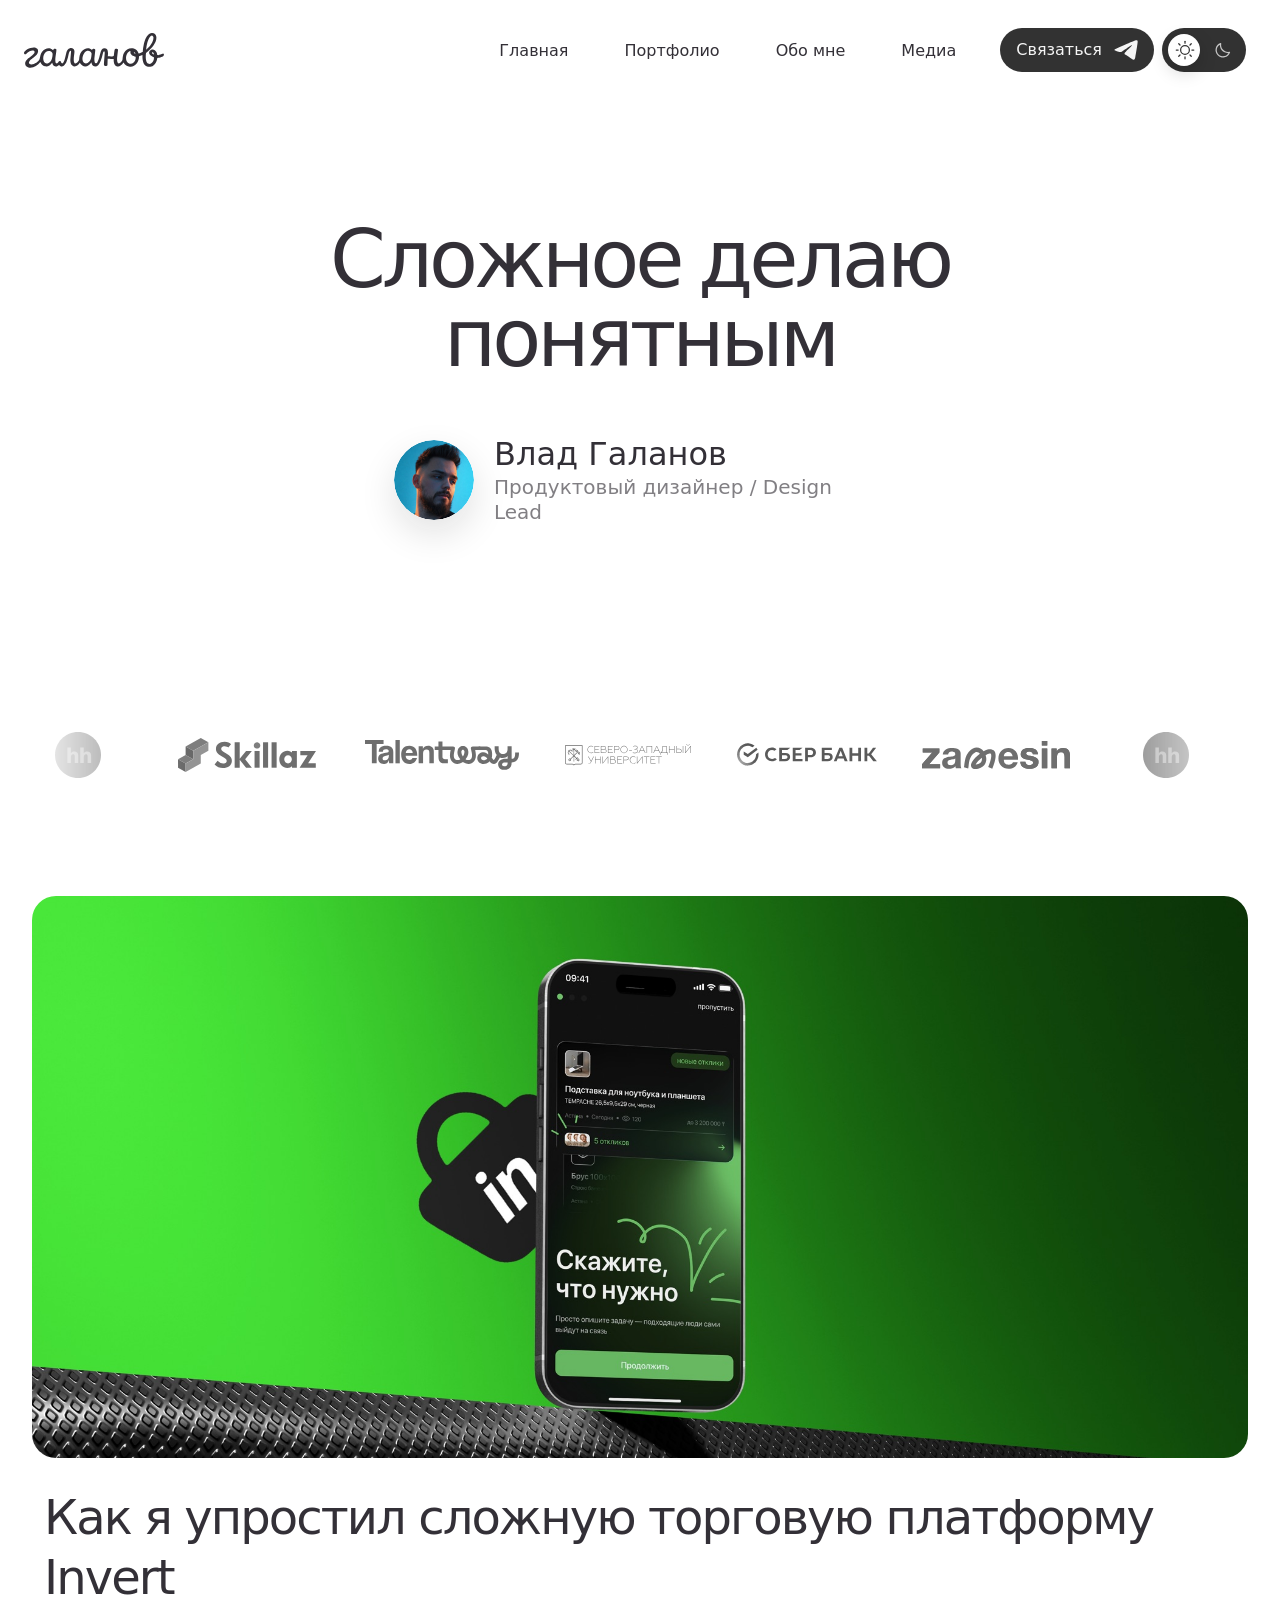
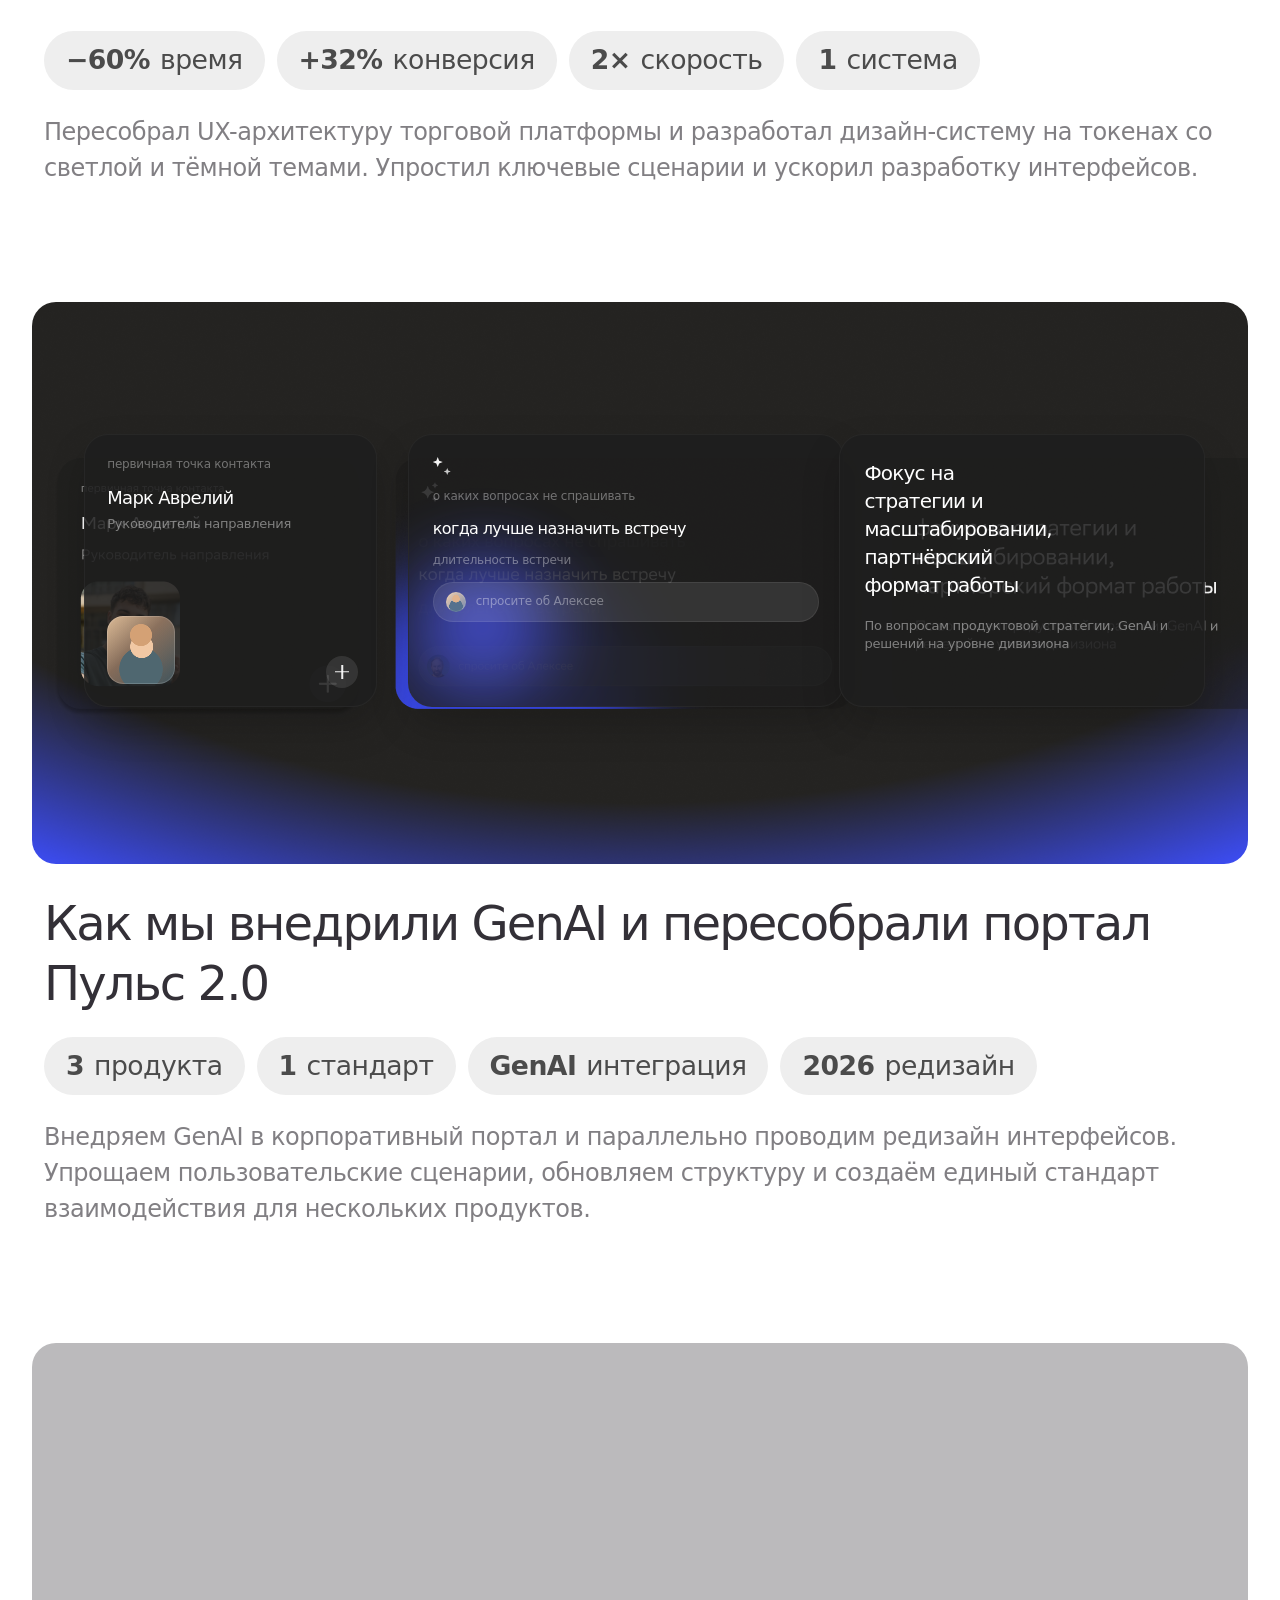
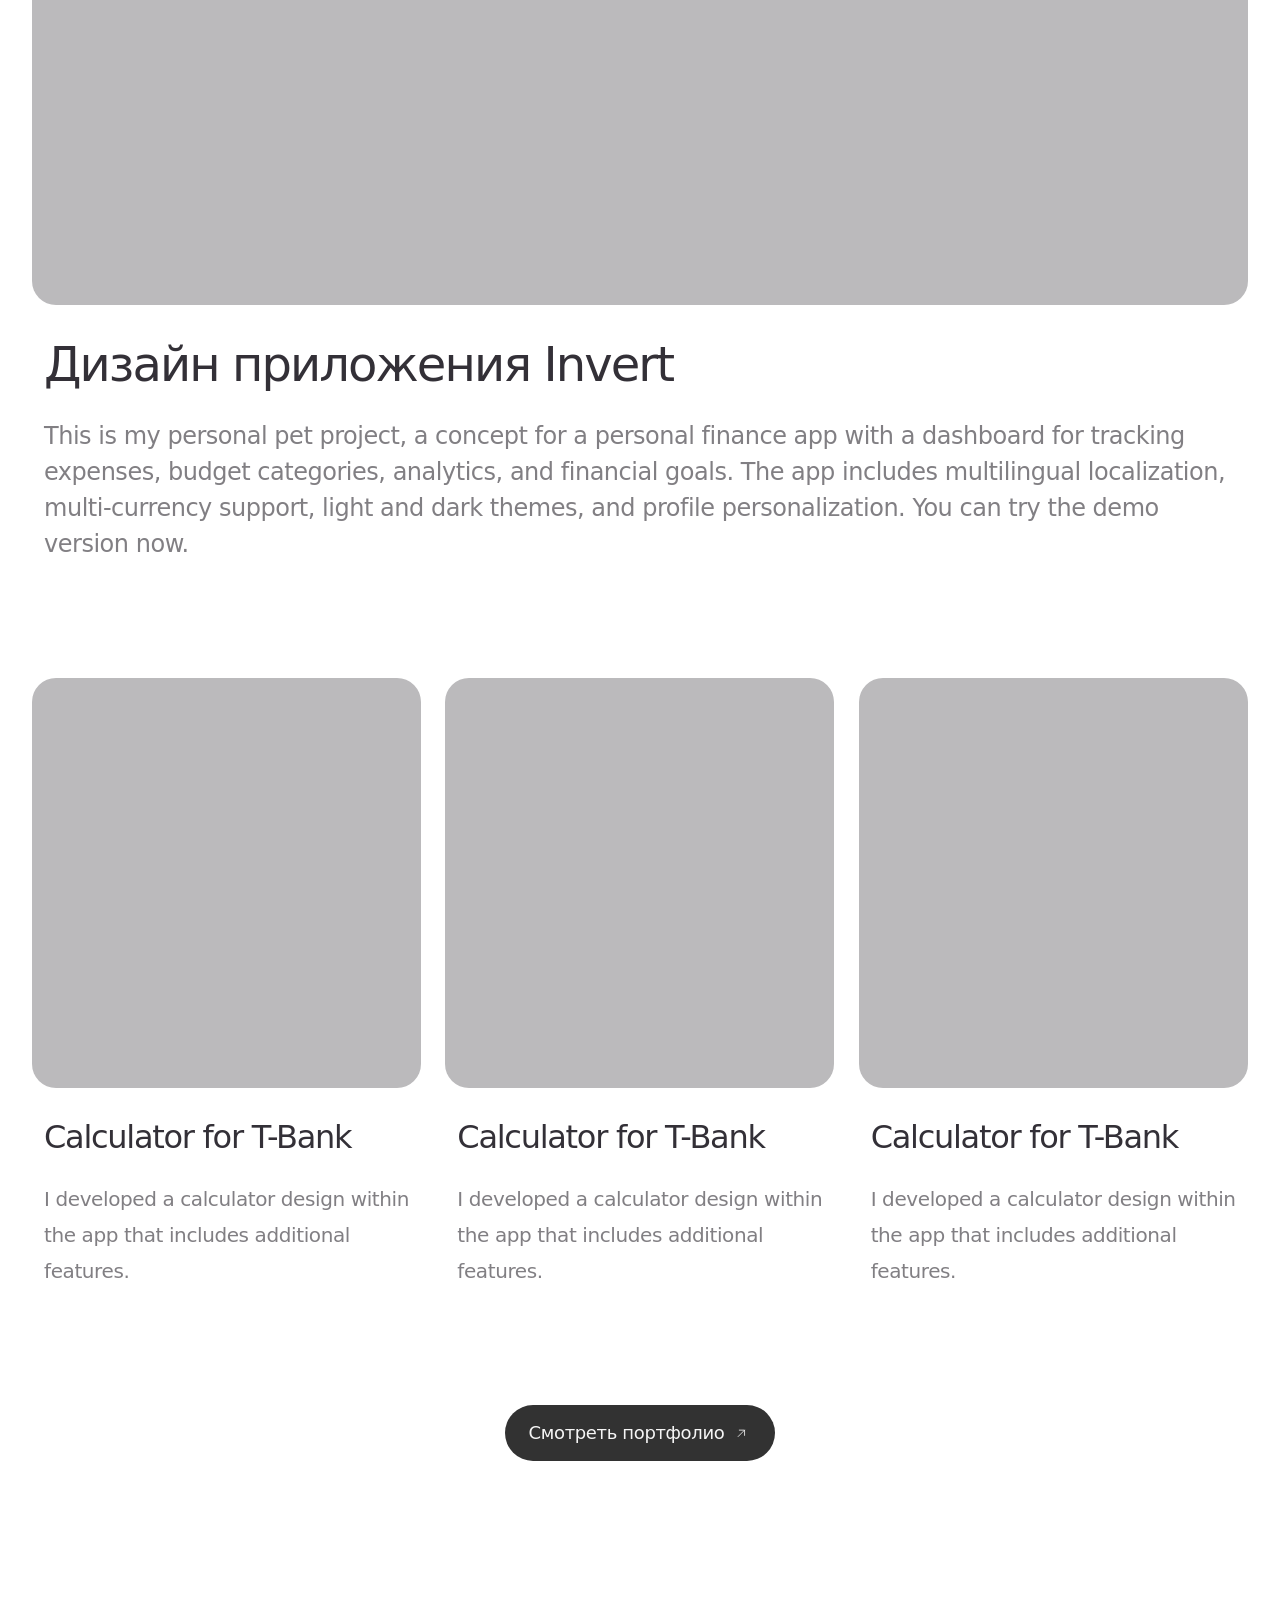
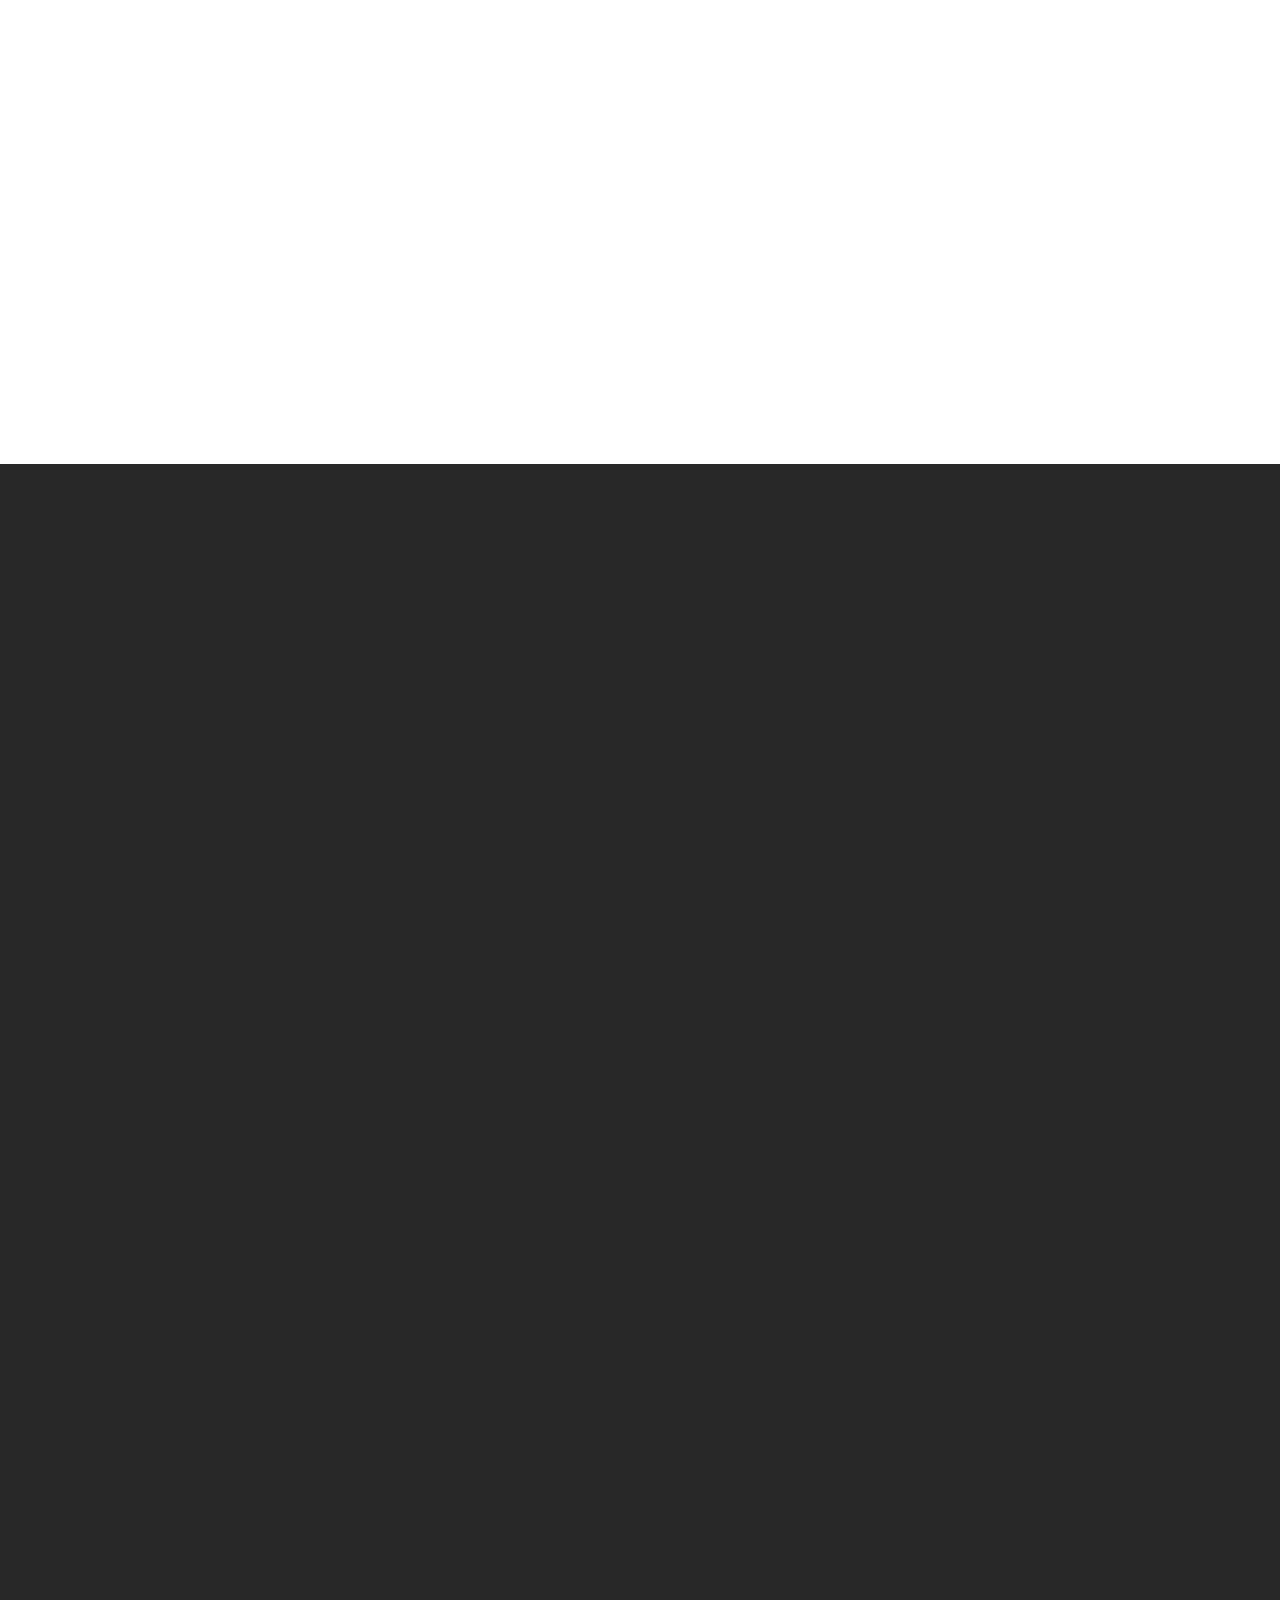
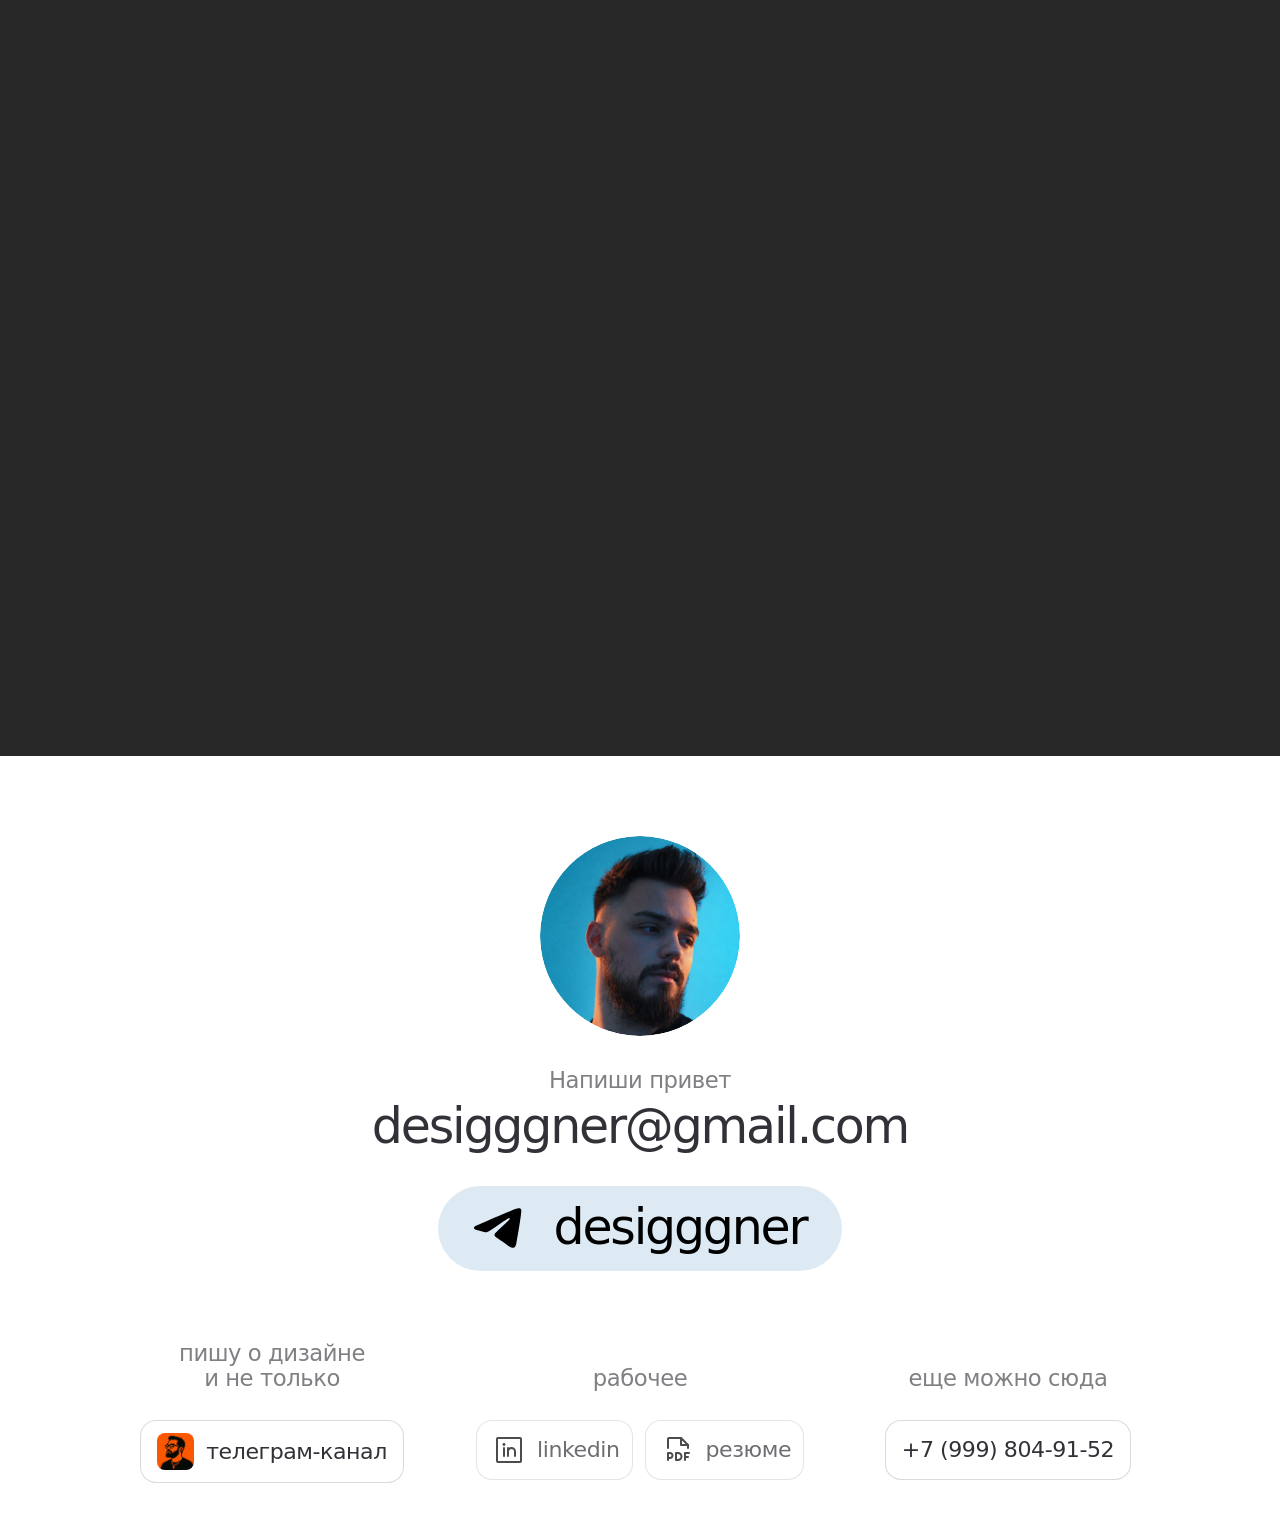
==== commit b4b349b3: "Оптимизировать runtime и загрузку сайта" ====
--- a/index.html
+++ b/index.html
@@ -279,7 +279,7 @@
           </div>
         </section>
 
-        <section class="figma-cases" id="works" aria-labelledby="works-title">
+        <section class="figma-cases" id="works" aria-labelledby="works-title" data-deferred-section>
           <div class="figma-cases__inner">
             <h2 class="sr-only" id="works-title">Избранные кейсы</h2>
 
@@ -430,7 +430,7 @@
           </div>
         </section>
 
-        <section class="figma-timeline" id="timeline" aria-labelledby="timeline-title">
+        <section class="figma-timeline" id="timeline" aria-labelledby="timeline-title" data-deferred-section>
           <div class="figma-timeline__inner">
             <div class="figma-timeline__intro">
               <h2 class="figma-timeline__title" id="timeline-title">12 лет в дизайне</h2>
@@ -545,7 +545,7 @@
           </div>
         </section>
 
-        <section class="figma-about" id="about-me" aria-labelledby="figma-about-title">
+        <section class="figma-about" id="about-me" aria-labelledby="figma-about-title" data-deferred-section>
           <div class="figma-about__inner">
             <h2 class="figma-about__title" id="figma-about-title">И немного обо мне</h2>
 
@@ -838,5 +838,10 @@
     <script src="./footer-component.js" defer></script>
     <script src="./analytics.js" defer></script>
     <script src="./script.js" defer></script>
+    <script
+      src="https://cdnjs.cloudflare.com/ajax/libs/bodymovin/5.10.2/lottie.min.js"
+      defer
+    ></script>
+    <script src="./theme-toggle-lottie.js" defer></script>
   </body>
 </html>
--- a/styles.css
+++ b/styles.css
@@ -1137,6 +1137,29 @@
   line-height: 0;
 }
 
+.theme-toggle__lottie {
+  position: absolute;
+  inset: 50% auto auto 50%;
+  width: 20px;
+  height: 20px;
+  transform: translate(-50%, -50%);
+  pointer-events: none;
+  opacity: 0;
+  transition: opacity 140ms ease;
+}
+
+.theme-toggle__icon.is-lottie-ready .theme-toggle__lottie {
+  opacity: 1;
+}
+
+.theme-toggle__icon.is-lottie-ready > svg {
+  opacity: 0;
+}
+
+.theme-toggle__icon > svg {
+  transition: opacity 140ms ease;
+}
+
 .theme-toggle__icon svg {
   display: block;
   width: 20px;
@@ -1149,6 +1172,10 @@
 
 .theme-toggle__icon--moon svg {
   transform: translateX(-1px);
+}
+
+.theme-toggle__icon--moon > svg path:nth-child(-n + 4) {
+  display: none;
 }
 
 html[data-theme="light"] .theme-toggle__icon--sun,
@@ -2874,6 +2901,49 @@
   opacity: 1;
 }
 
+@supports (content-visibility: auto) {
+  [data-deferred-section] {
+    content-visibility: auto;
+    contain-intrinsic-size: 1px var(--deferred-block-size, 960px);
+  }
+
+  .figma-cases[data-deferred-section] {
+    --deferred-block-size: 1760px;
+  }
+
+  .figma-timeline[data-deferred-section] {
+    --deferred-block-size: 1380px;
+  }
+
+  .figma-about[data-deferred-section] {
+    --deferred-block-size: 1520px;
+  }
+
+  .about-story[data-deferred-section],
+  .about-services[data-deferred-section],
+  .about-outside[data-deferred-section] {
+    --deferred-block-size: 920px;
+  }
+
+  .about-principles[data-deferred-section],
+  .about-facts[data-deferred-section] {
+    --deferred-block-size: 760px;
+  }
+
+  .about-cta[data-deferred-section] {
+    --deferred-block-size: 680px;
+  }
+
+  .media-feed-section[data-deferred-section] {
+    --deferred-block-size: 1280px;
+  }
+
+  .portfolio-gallery[data-deferred-section],
+  .portfolio-list[data-deferred-section] {
+    --deferred-block-size: 1840px;
+  }
+}
+
 .hero__meta {
   width: min(347px, 100%);
   text-align: left;
@@ -3020,6 +3090,10 @@
   padding: 0;
   animation: companies-marquee var(--companies-duration) linear infinite;
   will-change: transform;
+}
+
+html.js-ready .companies:not(.is-in-view) .companies__list {
+  animation-play-state: paused;
 }
 
 .company {
--- a/home.css
+++ b/home.css
@@ -497,7 +497,7 @@
 .figma-timeline__list {
   display: grid;
   gap: 60px;
-  margin-top: 72px;
+  margin-top: 120px;
 }
 
 .figma-timeline__item {
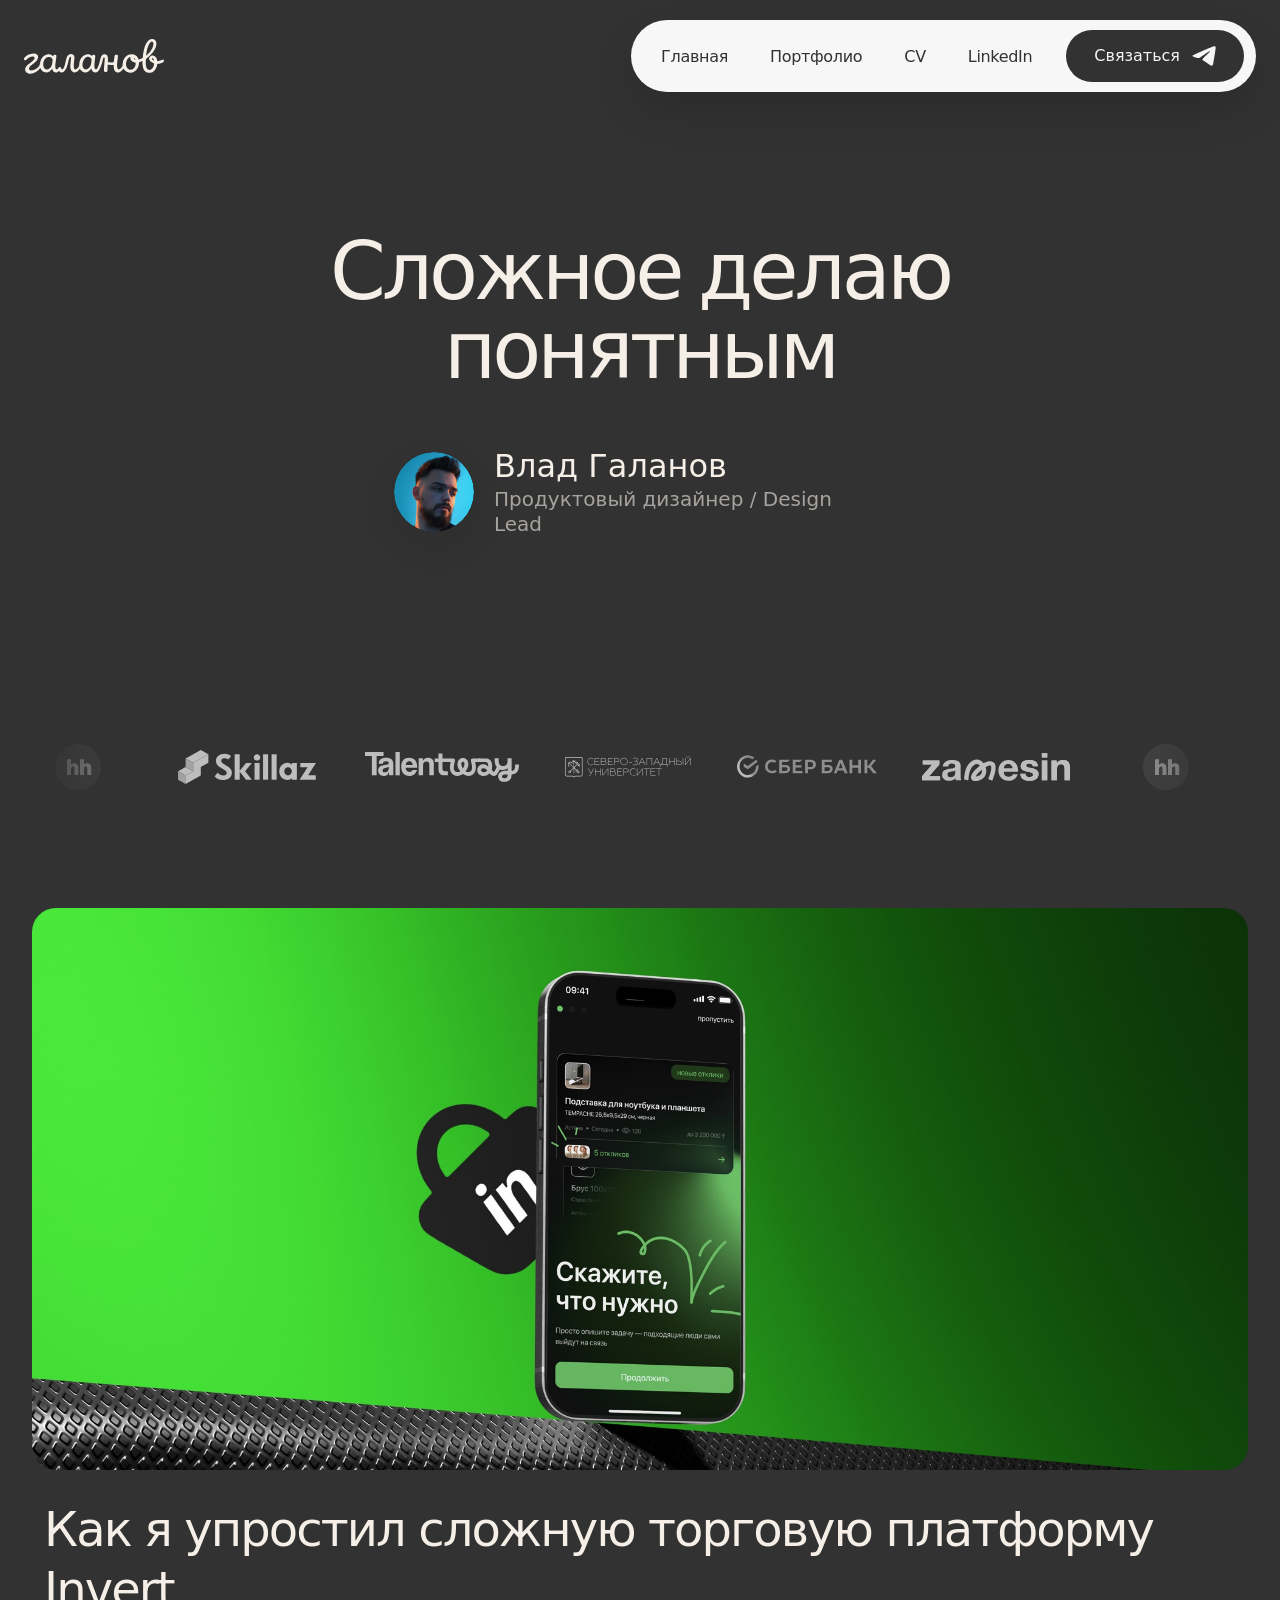
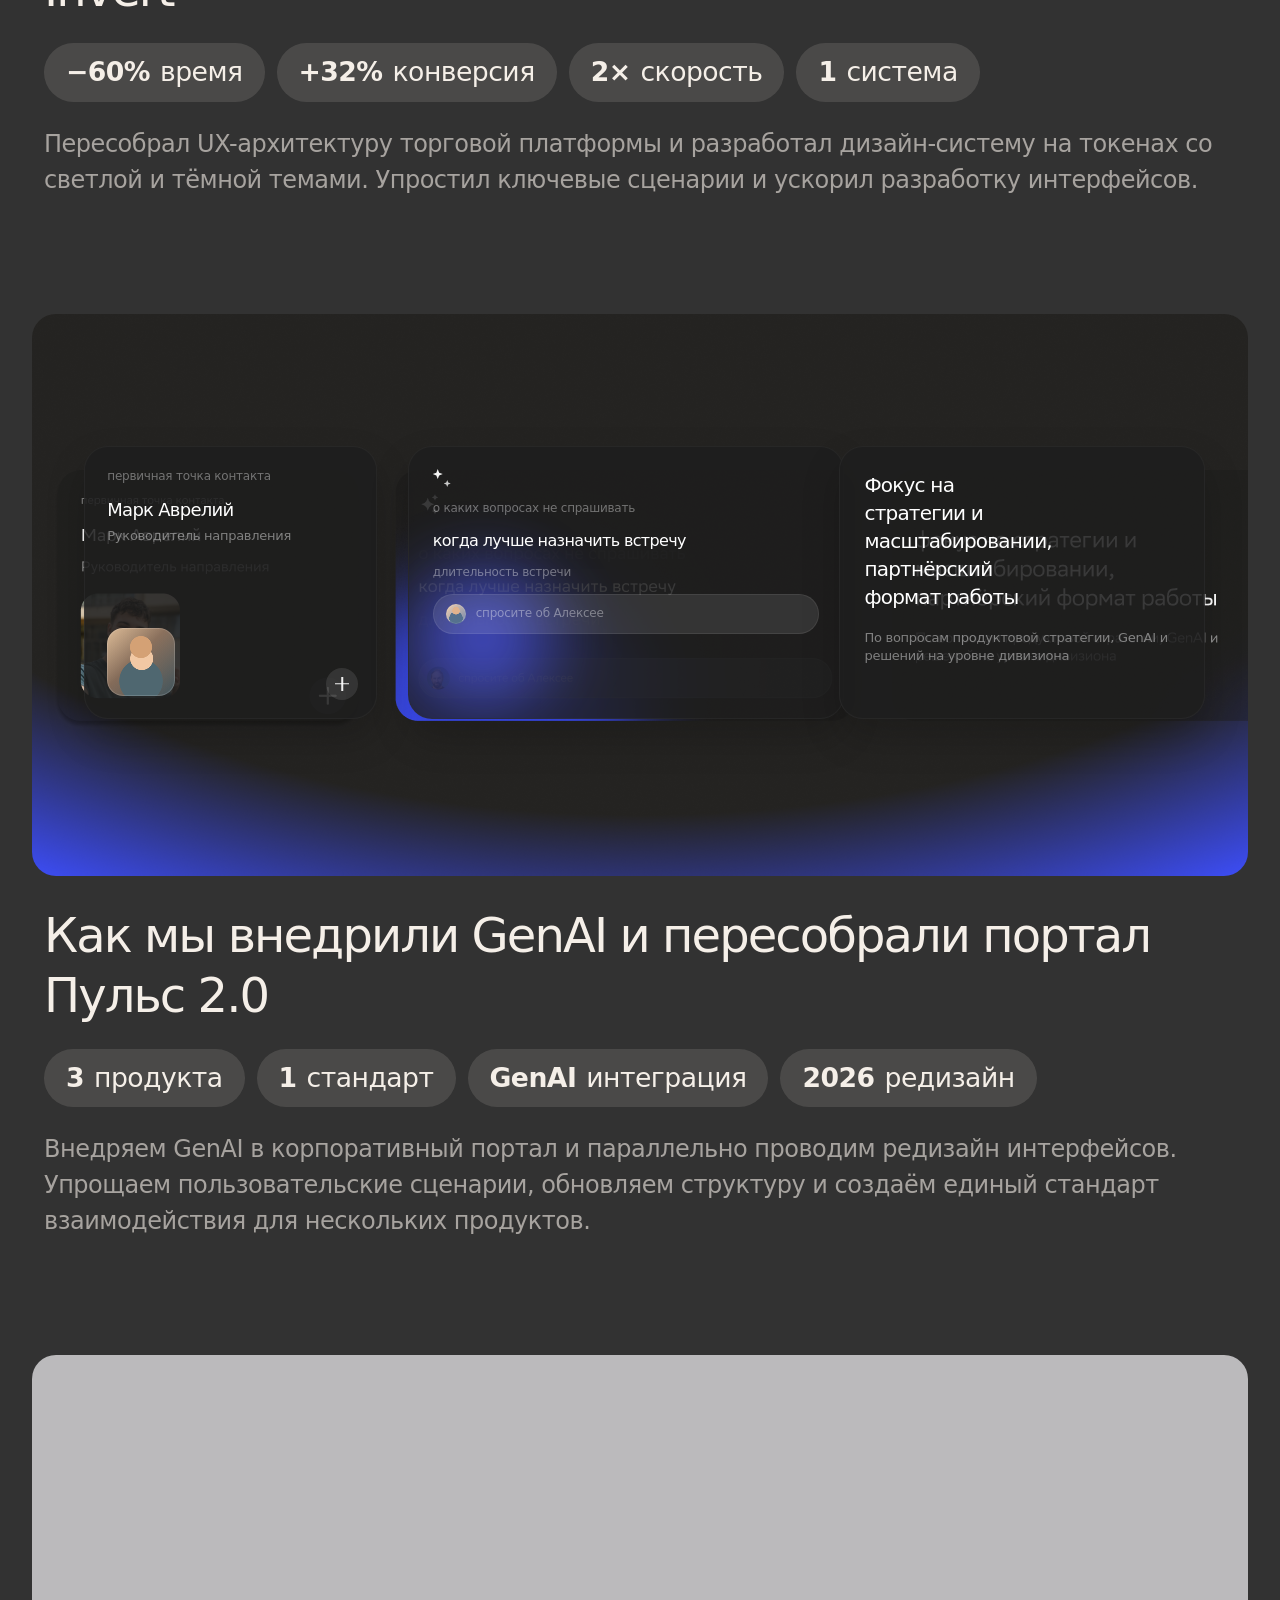
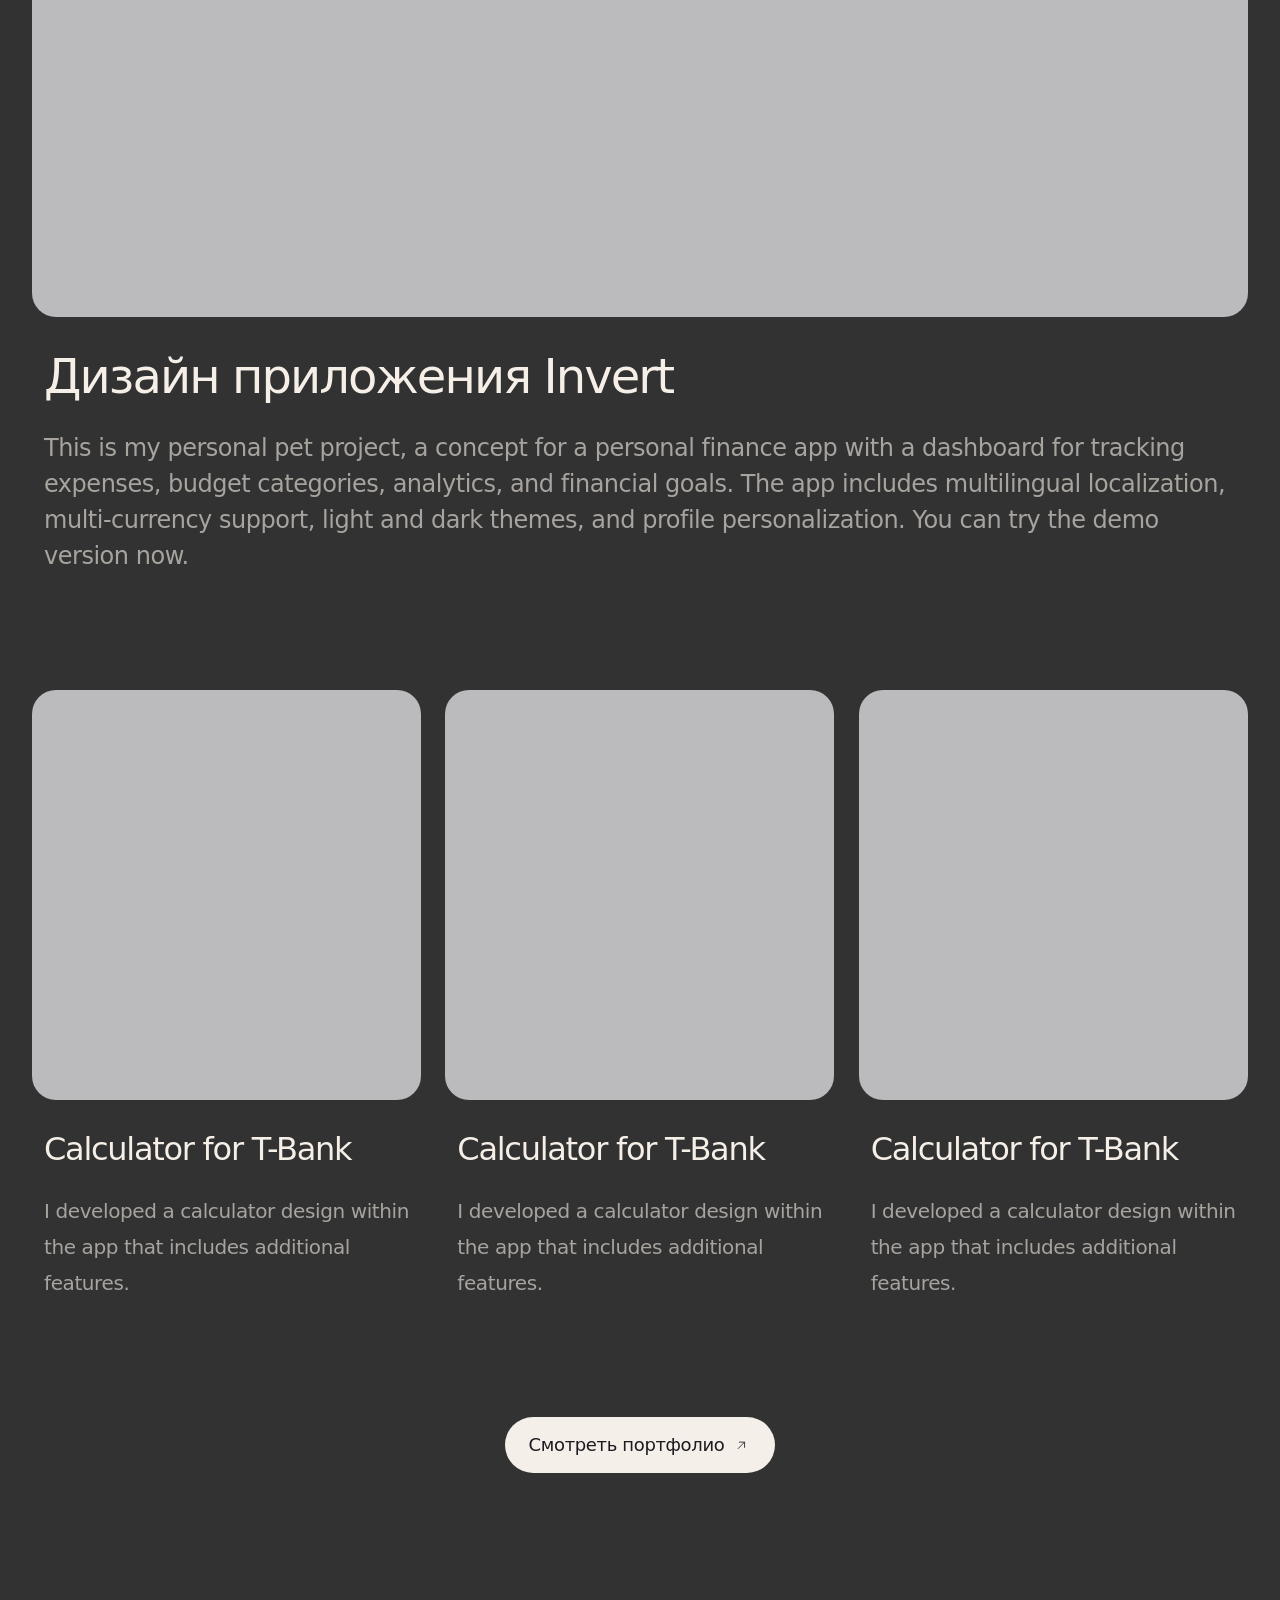
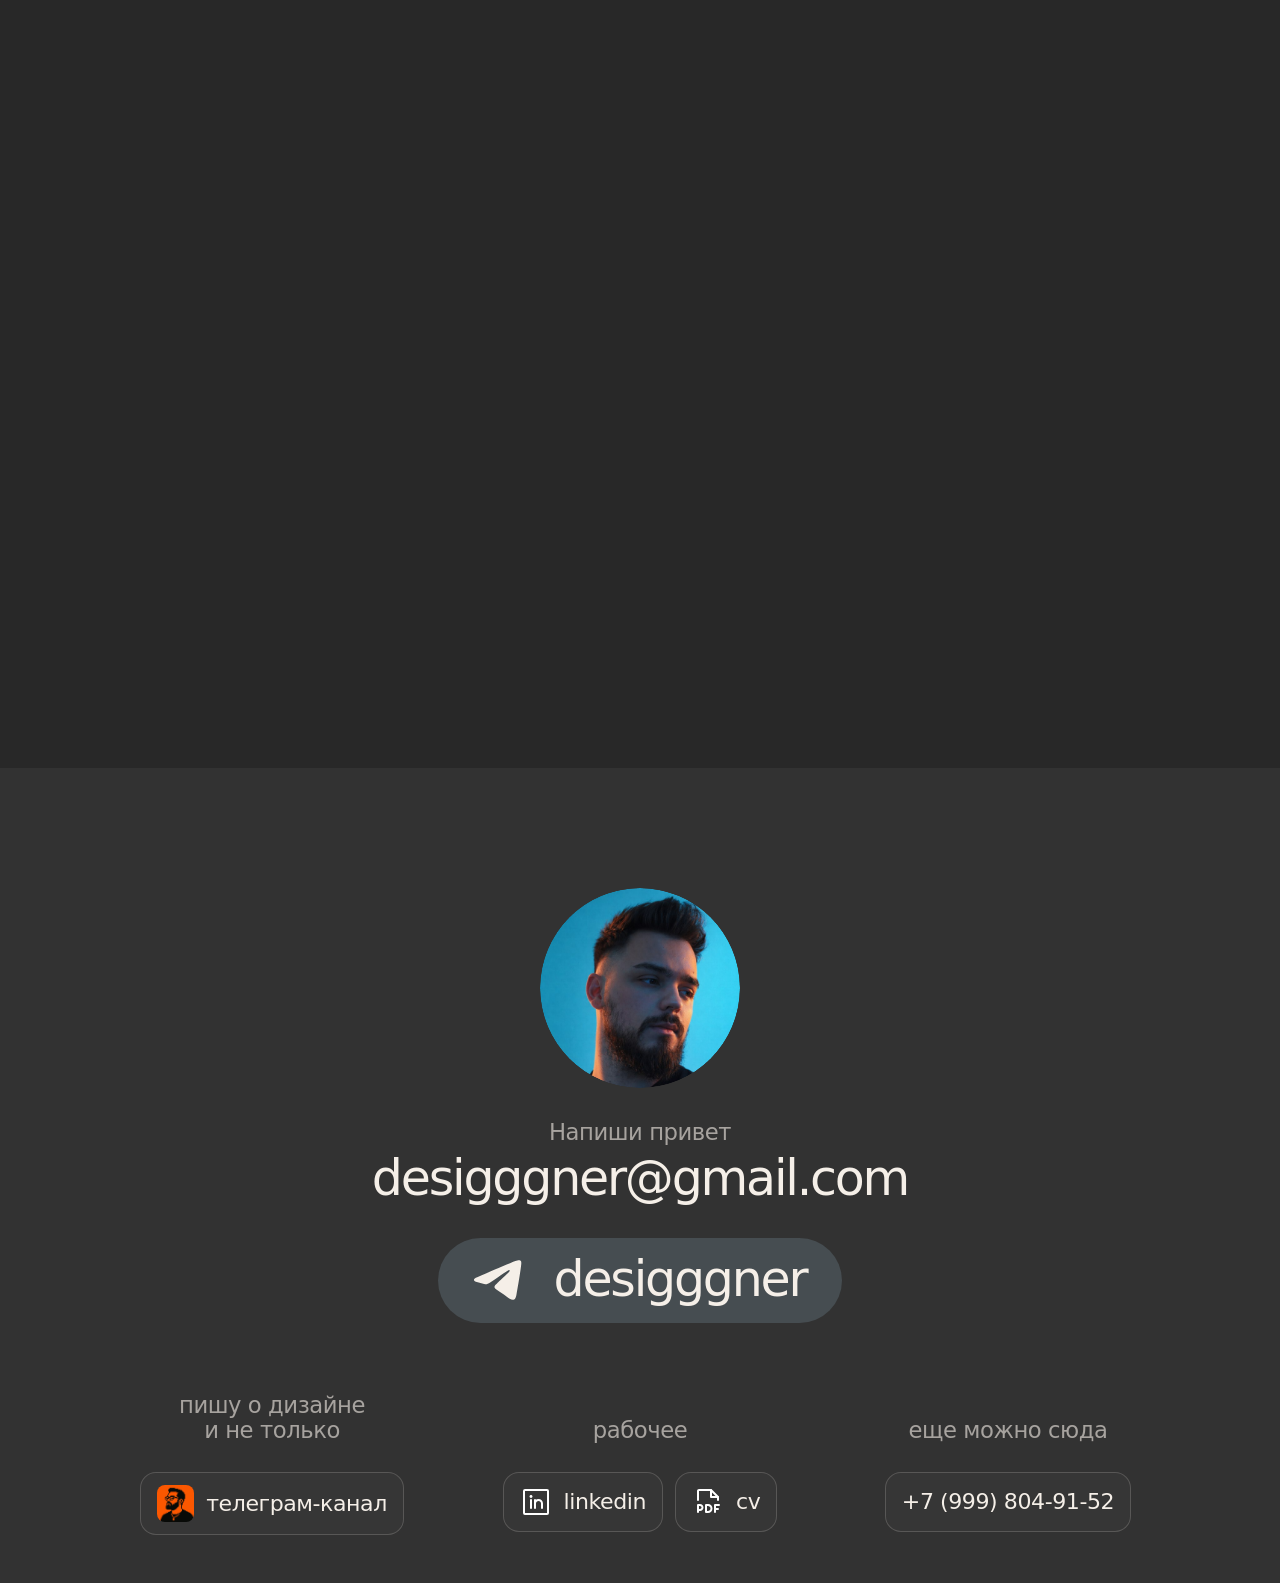
==== commit d39f32dc: "Fix header links and lock dark theme" ====
--- a/index.html
+++ b/index.html
@@ -5,7 +5,7 @@
     <meta name="viewport" content="width=device-width, initial-scale=1.0" />
     <meta
       name="description"
-      content="Портфолио продуктового дизайнера Влада Галанова с избранными кейсами и переключением темы."
+      content="Портфолио продуктового дизайнера Влада Галанова с избранными кейсами и прямой ссылкой на CV."
     />
     <title>Halanov Portfolio</title>
     <link rel="icon" type="image/svg+xml" href="/favicon.svg" />
@@ -35,8 +35,21 @@
             <nav class="site-nav" aria-label="Основная навигация">
               <a class="nav-link is-active" href="/">Главная</a>
               <a class="nav-link" href="/portfolio">Портфолио</a>
-              <a class="nav-link" href="/about">Обо мне</a>
-              <a class="nav-link" href="/media">Медиа</a>
+              <a
+                class="nav-link"
+                href="/assets/cv/galanov-vladislav-dmitrievich.pdf"
+                download="Галанов Владислав Дмитриевич.pdf"
+              >
+                CV
+              </a>
+              <a
+                class="nav-link"
+                href="https://www.linkedin.com/in/владислав-галанов-7aa7a0196/"
+                target="_blank"
+                rel="noreferrer"
+              >
+                LinkedIn
+              </a>
             </nav>
 
             <div class="header-actions">
@@ -60,121 +73,6 @@
                   />
                 </svg>
               </a>
-
-              <button
-                class="theme-toggle"
-                type="button"
-                aria-label="Переключить светлую и тёмную тему"
-                aria-pressed="false"
-              >
-                <span class="theme-toggle__thumb" aria-hidden="true"></span>
-                <span class="theme-toggle__icon theme-toggle__icon--sun" aria-hidden="true">
-                  <svg viewBox="0 0 20 20" focusable="false" fill="none">
-                    <path
-                      d="M10 3.125V1.25"
-                      stroke="currentColor"
-                      stroke-width="1.25"
-                      stroke-linecap="round"
-                      stroke-linejoin="round"
-                    />
-                    <path
-                      d="M10 14.375C12.4162 14.375 14.375 12.4162 14.375 10C14.375 7.58375 12.4162 5.625 10 5.625C7.58375 5.625 5.625 7.58375 5.625 10C5.625 12.4162 7.58375 14.375 10 14.375Z"
-                      stroke="currentColor"
-                      stroke-width="1.25"
-                      stroke-linecap="round"
-                      stroke-linejoin="round"
-                    />
-                    <path
-                      d="M5 5L3.75 3.75"
-                      stroke="currentColor"
-                      stroke-width="1.25"
-                      stroke-linecap="round"
-                      stroke-linejoin="round"
-                    />
-                    <path
-                      d="M5 15L3.75 16.25"
-                      stroke="currentColor"
-                      stroke-width="1.25"
-                      stroke-linecap="round"
-                      stroke-linejoin="round"
-                    />
-                    <path
-                      d="M15 5L16.25 3.75"
-                      stroke="currentColor"
-                      stroke-width="1.25"
-                      stroke-linecap="round"
-                      stroke-linejoin="round"
-                    />
-                    <path
-                      d="M15 15L16.25 16.25"
-                      stroke="currentColor"
-                      stroke-width="1.25"
-                      stroke-linecap="round"
-                      stroke-linejoin="round"
-                    />
-                    <path
-                      d="M3.125 10H1.25"
-                      stroke="currentColor"
-                      stroke-width="1.25"
-                      stroke-linecap="round"
-                      stroke-linejoin="round"
-                    />
-                    <path
-                      d="M10 16.875V18.75"
-                      stroke="currentColor"
-                      stroke-width="1.25"
-                      stroke-linecap="round"
-                      stroke-linejoin="round"
-                    />
-                    <path
-                      d="M16.875 10H18.75"
-                      stroke="currentColor"
-                      stroke-width="1.25"
-                      stroke-linecap="round"
-                      stroke-linejoin="round"
-                    />
-                  </svg>
-                </span>
-                <span class="theme-toggle__icon theme-toggle__icon--moon" aria-hidden="true">
-                  <svg viewBox="0 0 20 20" focusable="false" fill="none">
-                    <path
-                      d="M16.25 9.375V5.625"
-                      stroke="currentColor"
-                      stroke-width="1.25"
-                      stroke-linecap="round"
-                      stroke-linejoin="round"
-                    />
-                    <path
-                      d="M18.125 7.5H14.375"
-                      stroke="currentColor"
-                      stroke-width="1.25"
-                      stroke-linecap="round"
-                      stroke-linejoin="round"
-                    />
-                    <path
-                      d="M12.5 2.5V5"
-                      stroke="currentColor"
-                      stroke-width="1.25"
-                      stroke-linecap="round"
-                      stroke-linejoin="round"
-                    />
-                    <path
-                      d="M13.75 3.75H11.25"
-                      stroke="currentColor"
-                      stroke-width="1.25"
-                      stroke-linecap="round"
-                      stroke-linejoin="round"
-                    />
-                    <path
-                      d="M16.4601 12.3578C15.9792 12.4524 15.4901 12.5 15 12.5C13.8915 12.4991 12.797 12.2527 11.7951 11.7784C10.7932 11.3042 9.9087 10.614 9.20524 9.75737C8.50178 8.90071 7.99679 7.89889 7.72653 6.82387C7.45627 5.74885 7.42745 4.62732 7.64216 3.53984C6.55731 3.93655 5.5899 4.6002 4.82927 5.46952C4.06864 6.33884 3.5393 7.3858 3.29014 8.51372C3.04098 9.64163 3.08003 10.8141 3.40368 11.923C3.72733 13.0318 4.32515 14.0412 5.14194 14.858C5.95872 15.6748 6.96814 16.2726 8.07698 16.5963C9.18582 16.9199 10.3583 16.959 11.4863 16.7098C12.6142 16.4607 13.6611 15.9313 14.5304 15.1707C15.3998 14.4101 16.0634 13.4427 16.4601 12.3578Z"
-                      stroke="currentColor"
-                      stroke-width="1.25"
-                      stroke-linecap="round"
-                      stroke-linejoin="round"
-                    />
-                  </svg>
-                </span>
-              </button>
             </div>
           </div>
         </div>
@@ -531,8 +429,9 @@
 
             <a
               class="figma-timeline__download"
-              href="mailto:desigggner@gmail.com?subject=%D0%97%D0%B0%D0%BF%D1%80%D0%BE%D1%81%20CV"
-              aria-label="Запросить CV"
+              href="/assets/cv/galanov-vladislav-dmitrievich.pdf"
+              download="Галанов Владислав Дмитриевич.pdf"
+              aria-label="Скачать CV в PDF"
             >
               <span>Скачать CV</span>
               <svg viewBox="0 0 24 24" aria-hidden="true">
@@ -661,8 +560,21 @@
             <nav class="site-mobile-nav__sheet-nav" aria-label="Мобильная навигация">
               <a class="site-mobile-nav__sheet-link is-active" href="/">Главная</a>
               <a class="site-mobile-nav__sheet-link" href="/portfolio">Портфолио</a>
-              <a class="site-mobile-nav__sheet-link" href="/about">Обо мне</a>
-              <a class="site-mobile-nav__sheet-link" href="/media">Медиа</a>
+              <a
+                class="site-mobile-nav__sheet-link"
+                href="/assets/cv/galanov-vladislav-dmitrievich.pdf"
+                download="Галанов Владислав Дмитриевич.pdf"
+              >
+                CV
+              </a>
+              <a
+                class="site-mobile-nav__sheet-link"
+                href="https://www.linkedin.com/in/владислав-галанов-7aa7a0196/"
+                target="_blank"
+                rel="noreferrer"
+              >
+                LinkedIn
+              </a>
             </nav>
           </section>
 
@@ -717,120 +629,6 @@
                 />
               </svg>
             </a>
-
-            <button
-              class="site-mobile-nav__theme-button theme-toggle theme-toggle--icon"
-              type="button"
-              aria-label="Переключить светлую и тёмную тему"
-              aria-pressed="false"
-            >
-              <span class="theme-toggle__icon theme-toggle__icon--sun" aria-hidden="true">
-                <svg viewBox="0 0 20 20" focusable="false" fill="none">
-                  <path
-                    d="M10 3.125V1.25"
-                    stroke="currentColor"
-                    stroke-width="1.25"
-                    stroke-linecap="round"
-                    stroke-linejoin="round"
-                  />
-                  <path
-                    d="M10 14.375C12.4162 14.375 14.375 12.4162 14.375 10C14.375 7.58375 12.4162 5.625 10 5.625C7.58375 5.625 5.625 7.58375 5.625 10C5.625 12.4162 7.58375 14.375 10 14.375Z"
-                    stroke="currentColor"
-                    stroke-width="1.25"
-                    stroke-linecap="round"
-                    stroke-linejoin="round"
-                  />
-                  <path
-                    d="M5 5L3.75 3.75"
-                    stroke="currentColor"
-                    stroke-width="1.25"
-                    stroke-linecap="round"
-                    stroke-linejoin="round"
-                  />
-                  <path
-                    d="M5 15L3.75 16.25"
-                    stroke="currentColor"
-                    stroke-width="1.25"
-                    stroke-linecap="round"
-                    stroke-linejoin="round"
-                  />
-                  <path
-                    d="M15 5L16.25 3.75"
-                    stroke="currentColor"
-                    stroke-width="1.25"
-                    stroke-linecap="round"
-                    stroke-linejoin="round"
-                  />
-                  <path
-                    d="M15 15L16.25 16.25"
-                    stroke="currentColor"
-                    stroke-width="1.25"
-                    stroke-linecap="round"
-                    stroke-linejoin="round"
-                  />
-                  <path
-                    d="M3.125 10H1.25"
-                    stroke="currentColor"
-                    stroke-width="1.25"
-                    stroke-linecap="round"
-                    stroke-linejoin="round"
-                  />
-                  <path
-                    d="M10 16.875V18.75"
-                    stroke="currentColor"
-                    stroke-width="1.25"
-                    stroke-linecap="round"
-                    stroke-linejoin="round"
-                  />
-                  <path
-                    d="M16.875 10H18.75"
-                    stroke="currentColor"
-                    stroke-width="1.25"
-                    stroke-linecap="round"
-                    stroke-linejoin="round"
-                  />
-                </svg>
-              </span>
-              <span class="theme-toggle__icon theme-toggle__icon--moon" aria-hidden="true">
-                <svg viewBox="0 0 20 20" focusable="false" fill="none">
-                  <path
-                    d="M16.25 9.375V5.625"
-                    stroke="currentColor"
-                    stroke-width="1.25"
-                    stroke-linecap="round"
-                    stroke-linejoin="round"
-                  />
-                  <path
-                    d="M18.125 7.5H14.375"
-                    stroke="currentColor"
-                    stroke-width="1.25"
-                    stroke-linecap="round"
-                    stroke-linejoin="round"
-                  />
-                  <path
-                    d="M12.5 2.5V5"
-                    stroke="currentColor"
-                    stroke-width="1.25"
-                    stroke-linecap="round"
-                    stroke-linejoin="round"
-                  />
-                  <path
-                    d="M13.75 3.75H11.25"
-                    stroke="currentColor"
-                    stroke-width="1.25"
-                    stroke-linecap="round"
-                    stroke-linejoin="round"
-                  />
-                  <path
-                    d="M16.4601 12.3578C15.9792 12.4524 15.4901 12.5 15 12.5C13.8915 12.4991 12.797 12.2527 11.7951 11.7784C10.7932 11.3042 9.9087 10.614 9.20524 9.75737C8.50178 8.90071 7.99679 7.89889 7.72653 6.82387C7.45627 5.74885 7.42745 4.62732 7.64216 3.53984C6.55731 3.93655 5.5899 4.6002 4.82927 5.46952C4.06864 6.33884 3.5393 7.3858 3.29014 8.51372C3.04098 9.64163 3.08003 10.8141 3.40368 11.923C3.72733 13.0318 4.32515 14.0412 5.14194 14.858C5.95872 15.6748 6.96814 16.2726 8.07698 16.5963C9.18582 16.9199 10.3583 16.959 11.4863 16.7098C12.6142 16.4607 13.6611 15.9313 14.5304 15.1707C15.3998 14.4101 16.0634 13.4427 16.4601 12.3578Z"
-                    stroke="currentColor"
-                    stroke-width="1.25"
-                    stroke-linecap="round"
-                    stroke-linejoin="round"
-                  />
-                </svg>
-              </span>
-            </button>
           </div>
         </div>
       </div>
@@ -838,10 +636,5 @@
     <script src="./footer-component.js" defer></script>
     <script src="./analytics.js" defer></script>
     <script src="./script.js" defer></script>
-    <script
-      src="https://cdnjs.cloudflare.com/ajax/libs/bodymovin/5.10.2/lottie.min.js"
-      defer
-    ></script>
-    <script src="./theme-toggle-lottie.js" defer></script>
   </body>
 </html>
--- a/styles.css
+++ b/styles.css
@@ -958,6 +958,10 @@
   min-width: 0;
 }
 
+.site-header__inner--case {
+  gap: 18px;
+}
+
 .brand {
   flex: 0 0 auto;
   display: inline-flex;
@@ -970,6 +974,7 @@
   letter-spacing: 0.01em;
   color: var(--text);
   text-decoration: none;
+  transition: color 180ms ease;
 }
 
 .brand__logo {
@@ -978,6 +983,24 @@
   height: auto;
   overflow: visible;
   color: currentColor;
+}
+
+html[data-page-kind="case"] .brand {
+  color: #ffffff;
+  mix-blend-mode: normal;
+}
+
+html[data-page-kind="case"][data-case-logo-tone="dark"] .brand {
+  color: #111111;
+}
+
+html[data-page-kind="case"][data-case-logo-tone="light"] .brand {
+  color: #ffffff;
+}
+
+html[data-page-kind="case"][data-case-logo-tone="auto"] .brand {
+  color: #ffffff;
+  mix-blend-mode: difference;
 }
 
 .brand__logo-fill {
@@ -1004,15 +1027,22 @@
   flex: 0 1 auto;
   align-items: center;
   justify-content: flex-start;
-  gap: 20px;
+  gap: 16px;
   min-width: 0;
   width: auto;
   max-width: min(100%, 891px);
   margin-left: auto;
-  padding: 8px 10px;
+  padding: 10px 12px;
   border-radius: 999px;
-  background: var(--surface);
+  background: rgba(255, 255, 255, 0.96);
+  box-shadow: 0 20px 44px rgba(0, 0, 0, 0.14);
   backdrop-filter: blur(18px);
+}
+
+.header-overlay--case {
+  gap: 14px;
+  max-width: min(100%, 920px);
+  padding: 8px;
 }
 
 .site-nav {
@@ -1020,7 +1050,7 @@
   flex: 0 1 auto;
   align-items: center;
   justify-content: flex-start;
-  gap: 8px;
+  gap: 6px;
   flex-wrap: nowrap;
   min-width: 0;
 }
@@ -1030,10 +1060,12 @@
   display: inline-flex;
   align-items: center;
   justify-content: center;
-  padding: 12px 24px;
+  padding: 12px 18px;
   border-radius: 999px;
   font-size: 1rem;
-  color: var(--text);
+  font-weight: 400;
+  letter-spacing: -0.02em;
+  color: #323232;
   transition:
     opacity 180ms ease,
     transform 180ms ease,
@@ -1041,20 +1073,26 @@
 }
 
 .nav-link:hover {
-  opacity: 0.82;
+  opacity: 0.68;
   transform: translateY(-1px);
 }
 
 .nav-link.is-active {
-  background: var(--chip-active);
+  background: transparent;
+  font-weight: 500;
 }
 
 .header-actions {
   display: flex;
   flex: 0 0 auto;
   align-items: center;
-  flex-wrap: wrap;
-  gap: 8px;
+  flex-wrap: nowrap;
+  gap: 0;
+}
+
+.header-actions--case {
+  margin-left: auto;
+  gap: 0;
 }
 
 .contact-link,
@@ -1067,10 +1105,10 @@
   display: inline-flex;
   align-items: center;
   gap: 12px;
-  padding: 12px 16px;
+  padding: 16px 28px;
   line-height: 1;
-  color: var(--button-text-on-dark);
-  background: var(--button-dark);
+  color: #f5f5f5;
+  background: #323232;
   cursor: pointer;
   transition:
     transform 180ms ease,
@@ -1164,6 +1202,11 @@
   display: block;
   width: 20px;
   height: 20px;
+}
+
+.theme-toggle__icon > svg [stroke],
+.theme-toggle__lottie svg [stroke] {
+  stroke-width: 1.55px;
 }
 
 .theme-toggle__icon--sun svg {
@@ -1281,9 +1324,13 @@
 
 .site-mobile-nav__bar {
   display: grid;
-  grid-template-columns: minmax(0, 1fr) minmax(0, 1fr) 64px;
+  grid-template-columns: repeat(2, minmax(0, 1fr));
   gap: 10px;
   pointer-events: auto;
+}
+
+.site-mobile-nav__bar--case {
+  grid-template-columns: repeat(2, minmax(0, 1fr));
 }
 
 .site-mobile-nav__button,
@@ -1316,8 +1363,8 @@
 }
 
 .site-mobile-nav__button--contact {
-  background: var(--button-dark);
-  color: var(--button-text-on-dark);
+  background: #323232;
+  color: #f5f5f5;
 }
 
 .site-mobile-nav__button--contact.contact-link {
@@ -1376,11 +1423,11 @@
 }
 
 .main-content {
-  padding-bottom: 72px;
+  padding-bottom: 0;
 }
 
 .portfolio-main {
-  padding-bottom: 96px;
+  padding-bottom: 0;
 }
 
 .portfolio-hero {
@@ -1727,7 +1774,7 @@
 }
 
 .about-main {
-  padding-bottom: 88px;
+  padding-bottom: 0;
 }
 
 .about-hero {
@@ -2204,7 +2251,8 @@
 }
 
 .site-footer {
-  padding-top: 8px;
+  /* Centralized footer spacing for every page layout. */
+  padding-top: 120px;
   padding-bottom: 48px;
 }
 
@@ -2493,7 +2541,7 @@
 }
 
 .media-main {
-  padding-bottom: 96px;
+  padding-bottom: 0;
 }
 
 .media-hero {
@@ -3555,6 +3603,10 @@
     align-items: stretch;
   }
 
+  .site-header__inner--case {
+    gap: 16px;
+  }
+
   .brand {
     align-self: flex-start;
   }
@@ -3562,6 +3614,10 @@
   .header-overlay {
     width: 100%;
     border-radius: 28px;
+  }
+
+  .header-overlay--case {
+    padding: 8px;
   }
 
   .site-nav {
@@ -3648,6 +3704,7 @@
   }
 
   .site-footer {
+    padding-top: 96px;
     width: min(1064px, calc(100% - 32px));
   }
 
@@ -3678,12 +3735,20 @@
     align-items: stretch;
   }
 
+  .header-overlay--case {
+    gap: 12px;
+  }
+
   .site-nav {
     justify-content: center;
   }
 
   .header-actions {
     justify-content: flex-end;
+  }
+
+  .header-actions--case {
+    width: 100%;
   }
 
   .admin-page__workspace-header {
@@ -3946,6 +4011,7 @@
   .portfolio-empty,
   .cases-footer,
   .site-footer {
+    padding-top: 72px;
     width: min(1064px, calc(100% - 32px));
   }
 
@@ -4117,7 +4183,7 @@
   }
 
   .site-footer {
-    padding-top: 0;
+    padding-top: 72px;
     padding-bottom: 32px;
   }
 
@@ -4514,6 +4580,10 @@
   .site-mobile-nav__bar {
     grid-template-columns: minmax(0, 1fr) minmax(0, 1fr) 60px;
     gap: 8px;
+  }
+
+  .site-mobile-nav__bar--case {
+    grid-template-columns: repeat(2, minmax(0, 1fr));
   }
 
   .site-mobile-nav__button,
--- a/home.css
+++ b/home.css
@@ -519,6 +519,7 @@
 }
 
 .figma-timeline__logo {
+  --timeline-logo-radius: 24px;
   position: relative;
   display: flex;
   align-items: center;
@@ -528,7 +529,7 @@
   height: 72px;
   overflow: hidden;
   border: 1px solid rgba(0, 0, 0, 0.2);
-  border-radius: 24px;
+  border-radius: var(--timeline-logo-radius);
   will-change: transform;
   animation: figma-timeline-float 7.2s ease-in-out infinite;
 }
@@ -539,12 +540,14 @@
 
 .figma-timeline__logo--image {
   border: 0;
+  border-radius: var(--timeline-logo-radius);
 }
 
 .figma-timeline__logo-image {
   display: block;
   width: 100%;
   height: 100%;
+  border-radius: var(--timeline-logo-radius);
 }
 
 .figma-timeline__logo span {
@@ -693,10 +696,24 @@
 }
 
 .figma-timeline__dot {
+  position: relative;
   width: 10px;
   height: 10px;
+  flex: none;
   border-radius: 50%;
   background: #16d178;
+  animation: figma-timeline-dot-pulse 2.4s ease-out infinite;
+}
+
+.figma-timeline__dot::after {
+  content: "";
+  position: absolute;
+  inset: -4px;
+  border: 1px solid rgba(22, 209, 120, 0.42);
+  border-radius: 50%;
+  opacity: 0;
+  transform: scale(0.82);
+  animation: figma-timeline-dot-ring 2.4s ease-out infinite;
 }
 
 .figma-timeline__item:nth-child(2) .figma-timeline__logo {
@@ -722,8 +739,40 @@
   }
 }
 
+@keyframes figma-timeline-dot-pulse {
+  0%,
+  100% {
+    transform: scale(1);
+    box-shadow: 0 0 0 0 rgba(22, 209, 120, 0);
+  }
+
+  40% {
+    transform: scale(1.12);
+    box-shadow: 0 0 0 4px rgba(22, 209, 120, 0.08);
+  }
+}
+
+@keyframes figma-timeline-dot-ring {
+  0%,
+  100% {
+    opacity: 0;
+    transform: scale(0.82);
+  }
+
+  45% {
+    opacity: 0.55;
+  }
+
+  70% {
+    opacity: 0;
+    transform: scale(1.55);
+  }
+}
+
 @media (prefers-reduced-motion: reduce) {
-  .figma-timeline__logo {
+  .figma-timeline__logo,
+  .figma-timeline__dot,
+  .figma-timeline__dot::after {
     animation: none;
   }
 }
@@ -1304,12 +1353,12 @@
   }
 
   .figma-timeline__inner {
-    width: calc(100vw - 32px);
+    width: calc(100vw - 24px);
   }
 
   .figma-timeline__intro {
-    justify-items: start;
-    text-align: left;
+    justify-items: center;
+    text-align: center;
     gap: 16px;
   }
 
@@ -1327,71 +1376,79 @@
 
   .figma-timeline__list {
     gap: 60px;
-    margin-top: 40px;
+    margin-top: 60px;
   }
 
   .figma-timeline__item {
-    grid-template-columns: 72px minmax(0, 1fr);
-    column-gap: 16px;
-    row-gap: 18px;
+    display: flex;
+    flex-direction: column;
+    gap: 39px;
   }
 
   .figma-timeline__company {
     display: flex;
-    align-items: center;
+    flex-direction: column;
+    align-items: flex-start;
     gap: 24px;
-    grid-column: 1 / -1;
-    grid-row: 1;
+    grid-column: auto;
+    grid-row: auto;
   }
 
   .figma-timeline__logo {
-    width: 72px;
-    height: 72px;
-    border-radius: 18px;
+    width: 96px;
+    height: 96px;
+    border-radius: var(--timeline-logo-radius);
   }
 
   .figma-timeline__company-copy {
     display: flex;
     flex-direction: column;
     justify-content: center;
-    gap: 4px;
+    gap: 12px;
     min-width: 0;
+    width: 100%;
+    max-width: 328px;
+    padding: 4px 0;
+  }
+
+  .figma-timeline__date {
+    order: 2;
+    grid-column: auto;
+    grid-row: auto;
+    gap: 12px;
+    padding-top: 4px;
   }
 
   .figma-timeline__role {
-    grid-column: 2;
-    grid-row: 2;
-    gap: 10px;
-  }
-
-  .figma-timeline__date {
-    grid-column: 2;
-    grid-row: 3;
-    gap: 8px;
+    order: 3;
+    grid-column: auto;
+    grid-row: auto;
+    gap: 12px;
+    padding-top: 4px;
   }
 
   .figma-timeline__company-name,
   .figma-timeline__role-name,
   .figma-timeline__date-primary,
   .figma-timeline__date-range {
-    font-size: 20px;
-    line-height: 1.12;
+    font-size: 28px;
+    line-height: 1.45;
   }
 
   .figma-timeline__company-name {
-    max-width: 11ch;
+    max-width: none;
   }
 
   .figma-timeline__location,
   .figma-timeline__date-current {
-    font-size: 16px;
-    line-height: 1.25;
+    font-size: 20px;
+    line-height: 1.35;
   }
 
   .figma-timeline__role-copy {
-    max-width: 25ch;
-    font-size: 16px;
-    line-height: 1.28;
+    max-width: 100%;
+    font-size: 20px;
+    line-height: 1.35;
   }
 
   .figma-timeline__download {
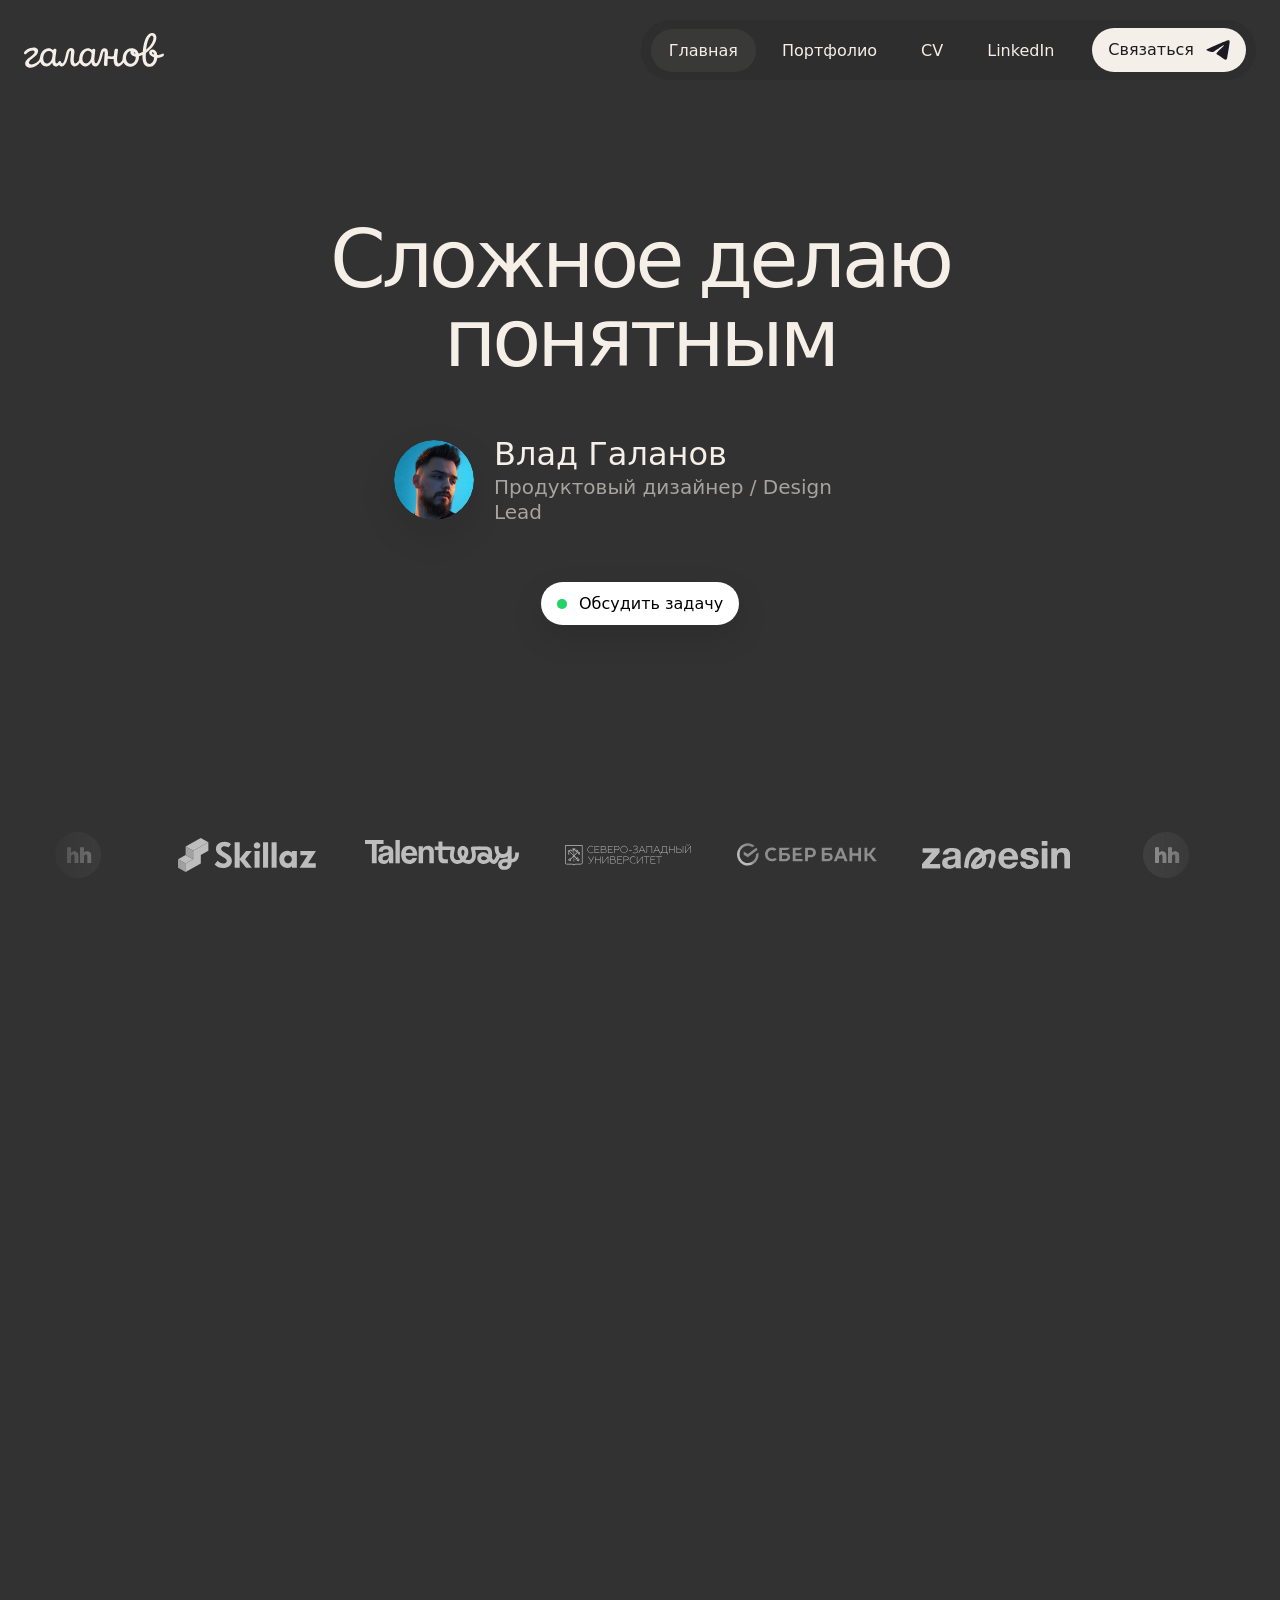
==== commit a9ed9ff0: "Add hero CTA and pulse indicator" ====
--- a/index.html
+++ b/index.html
@@ -117,6 +117,17 @@
               <p class="hero__role"><span>Продуктовый дизайнер / Design Lead</span></p>
             </div>
           </div>
+
+          <a
+            class="hero__cta"
+            href="https://t.me/desigggner"
+            target="_blank"
+            rel="noreferrer"
+            aria-label="Обсудить задачу в Telegram"
+          >
+            <span class="hero__cta-indicator" aria-hidden="true"></span>
+            <span class="hero__cta-label">Обсудить задачу</span>
+          </a>
         </section>
 
         <section class="companies container" id="experience" aria-label="Опыт работы">
--- a/styles.css
+++ b/styles.css
@@ -1027,15 +1027,14 @@
   flex: 0 1 auto;
   align-items: center;
   justify-content: flex-start;
-  gap: 16px;
+  gap: 20px;
   min-width: 0;
   width: auto;
   max-width: min(100%, 891px);
   margin-left: auto;
-  padding: 10px 12px;
+  padding: 8px 10px;
   border-radius: 999px;
-  background: rgba(255, 255, 255, 0.96);
-  box-shadow: 0 20px 44px rgba(0, 0, 0, 0.14);
+  background: var(--surface);
   backdrop-filter: blur(18px);
 }
 
@@ -1050,7 +1049,7 @@
   flex: 0 1 auto;
   align-items: center;
   justify-content: flex-start;
-  gap: 6px;
+  gap: 8px;
   flex-wrap: nowrap;
   min-width: 0;
 }
@@ -1063,9 +1062,7 @@
   padding: 12px 18px;
   border-radius: 999px;
   font-size: 1rem;
-  font-weight: 400;
-  letter-spacing: -0.02em;
-  color: #323232;
+  color: var(--text);
   transition:
     opacity 180ms ease,
     transform 180ms ease,
@@ -1073,13 +1070,12 @@
 }
 
 .nav-link:hover {
-  opacity: 0.68;
+  opacity: 0.82;
   transform: translateY(-1px);
 }
 
 .nav-link.is-active {
-  background: transparent;
-  font-weight: 500;
+  background: var(--chip-active);
 }
 
 .header-actions {
@@ -1087,7 +1083,7 @@
   flex: 0 0 auto;
   align-items: center;
   flex-wrap: nowrap;
-  gap: 0;
+  gap: 8px;
 }
 
 .header-actions--case {
@@ -1105,10 +1101,10 @@
   display: inline-flex;
   align-items: center;
   gap: 12px;
-  padding: 16px 28px;
+  padding: 12px 16px;
   line-height: 1;
-  color: #f5f5f5;
-  background: #323232;
+  color: var(--button-text-on-dark);
+  background: var(--button-dark);
   cursor: pointer;
   transition:
     transform 180ms ease,
@@ -1363,8 +1359,8 @@
 }
 
 .site-mobile-nav__button--contact {
-  background: #323232;
-  color: #f5f5f5;
+  background: var(--button-dark);
+  color: var(--button-text-on-dark);
 }
 
 .site-mobile-nav__button--contact.contact-link {
@@ -2997,6 +2993,52 @@
   text-align: left;
 }
 
+.hero__cta {
+  display: inline-flex;
+  align-items: center;
+  justify-content: center;
+  gap: 12px;
+  padding: 12px 16px;
+  border-radius: 50px;
+  background: #ffffff;
+  color: #000000;
+  font-size: 1rem;
+  line-height: 1.2;
+  box-shadow: 0 12px 32px rgba(0, 0, 0, 0.12);
+  transition:
+    transform 180ms ease,
+    box-shadow 180ms ease,
+    opacity 180ms ease;
+}
+
+.hero__cta:hover {
+  transform: translateY(-1px);
+  box-shadow: 0 16px 34px rgba(0, 0, 0, 0.16);
+}
+
+.hero__cta-indicator {
+  position: relative;
+  display: block;
+  flex: 0 0 auto;
+  width: 10px;
+  height: 10px;
+  border-radius: 50%;
+  background: #25d366;
+}
+
+.hero__cta-indicator::after {
+  content: "";
+  position: absolute;
+  inset: 0;
+  border-radius: 50%;
+  background: rgba(37, 211, 102, 0.36);
+  animation: hero-cta-pulse 1.8s ease-out infinite;
+}
+
+.hero__cta-label {
+  display: inline-block;
+}
+
 .hero__name,
 .hero__role {
   margin: 0;
@@ -3073,7 +3115,8 @@
 
   .hero__avatar,
   .hero__name,
-  .hero__role {
+  .hero__role,
+  .hero__cta {
     opacity: 0;
     will-change: transform, opacity, filter;
   }
@@ -3094,6 +3137,12 @@
     transform: translateY(12px);
     filter: blur(8px);
     animation: hero-profile-reveal 500ms cubic-bezier(0.2, 0.9, 0.2, 1) 620ms forwards;
+  }
+
+  .hero__cta {
+    transform: translateY(12px) scale(0.97);
+    filter: blur(8px);
+    animation: hero-profile-reveal 500ms cubic-bezier(0.2, 0.9, 0.2, 1) 720ms forwards;
   }
 }
 
@@ -4701,6 +4750,23 @@
   }
 }
 
+@keyframes hero-cta-pulse {
+  0% {
+    transform: scale(1);
+    opacity: 0.95;
+  }
+
+  70% {
+    transform: scale(2.6);
+    opacity: 0;
+  }
+
+  100% {
+    transform: scale(2.6);
+    opacity: 0;
+  }
+}
+
 @keyframes brand-logo-draw {
   0% {
     stroke-dashoffset: 1;
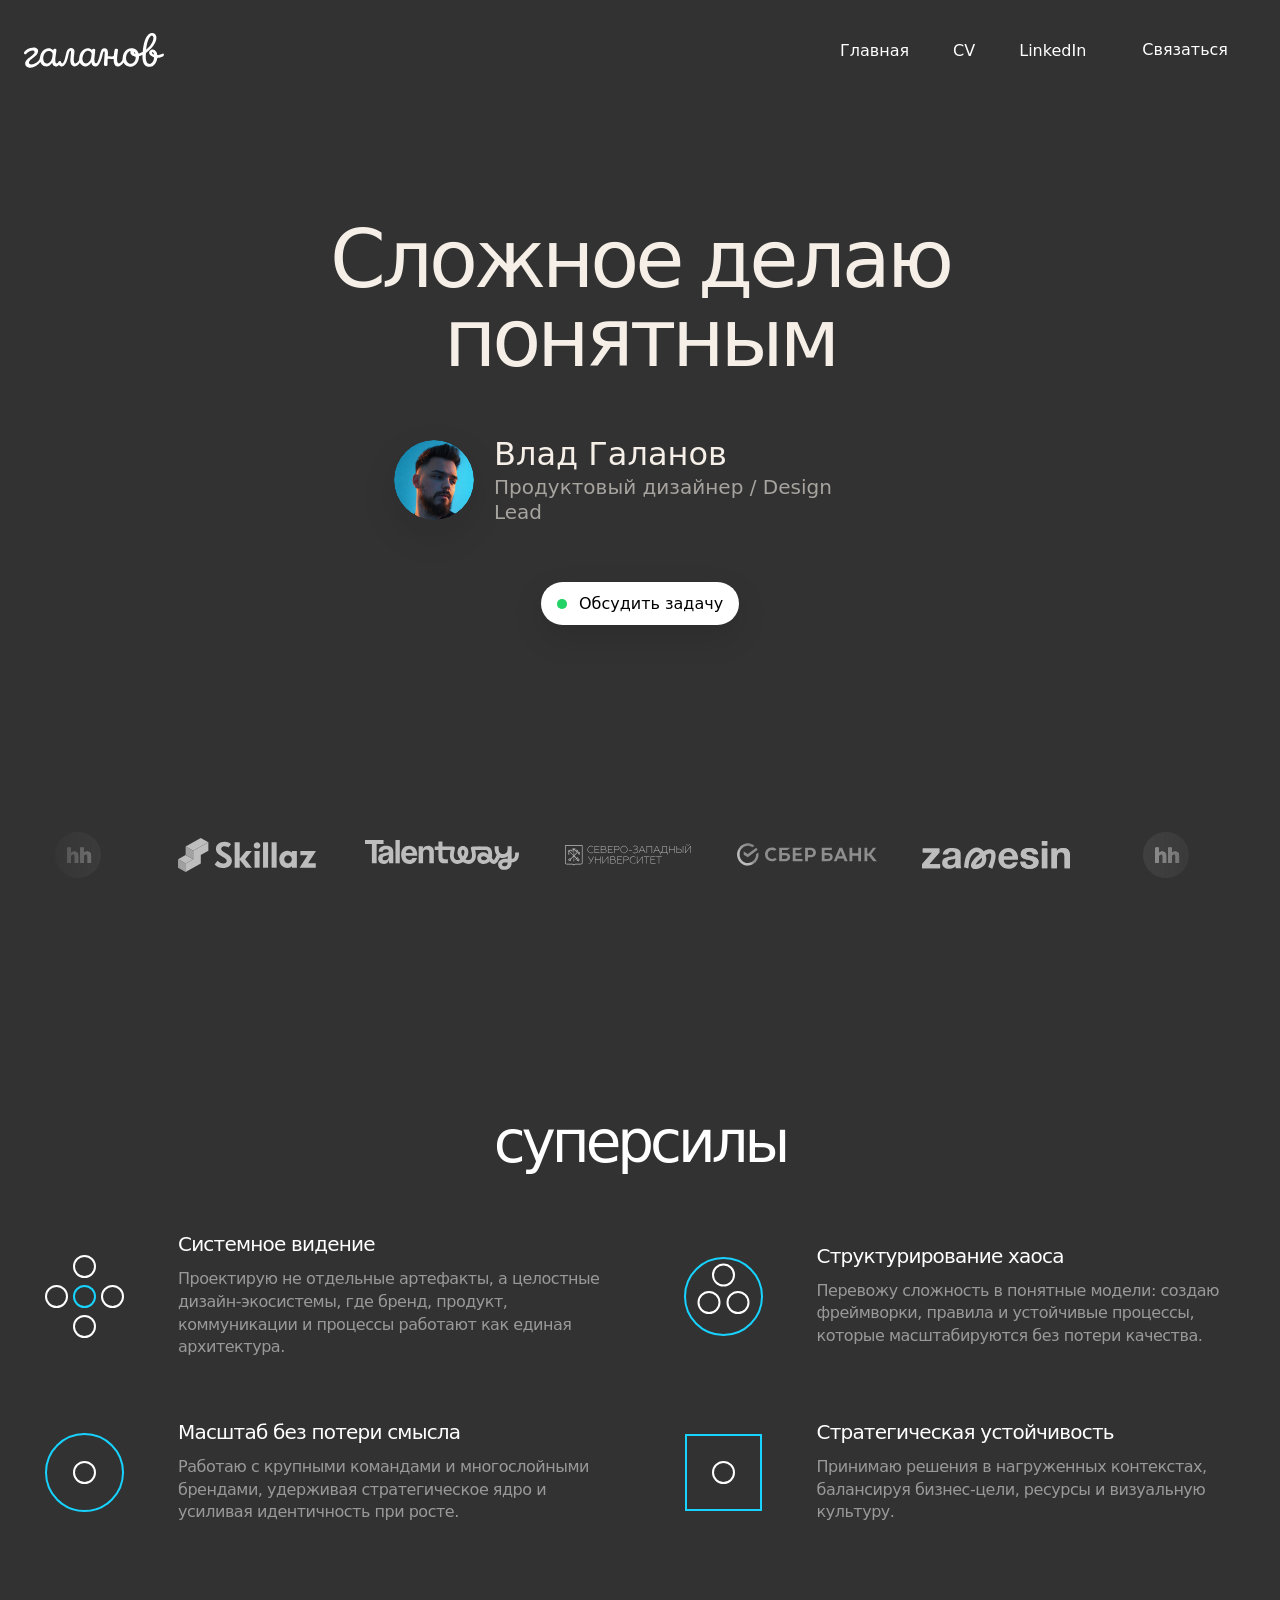
==== commit 50b061a5: "Remove portfolio page and add superpowers section" ====
--- a/index.html
+++ b/index.html
@@ -34,7 +34,6 @@
           <div class="header-overlay">
             <nav class="site-nav" aria-label="Основная навигация">
               <a class="nav-link is-active" href="/">Главная</a>
-              <a class="nav-link" href="/portfolio">Портфолио</a>
               <a
                 class="nav-link"
                 href="/assets/cv/galanov-vladislav-dmitrievich.pdf"
@@ -188,153 +187,75 @@
           </div>
         </section>
 
-        <section class="figma-cases" id="works" aria-labelledby="works-title" data-deferred-section>
-          <div class="figma-cases__inner">
-            <h2 class="sr-only" id="works-title">Избранные кейсы</h2>
-
-            <article class="figma-case figma-case--large">
-              <a class="figma-case__media figma-case__media--invert" href="/invert" aria-label="Открыть кейс Invert"></a>
-              <div class="figma-case__body">
-                <h3 class="figma-case__title">Как я упростил сложную торговую платформу Invert</h3>
-                <div class="figma-case__metrics" aria-label="Метрики кейса Invert">
-                  <span class="figma-case__metric">
-                    <strong>−60%</strong>
-                    <span>время</span>
-                  </span>
-                  <span class="figma-case__metric">
-                    <strong>+32%</strong>
-                    <span>конверсия</span>
-                  </span>
-                  <span class="figma-case__metric">
-                    <strong>2×</strong>
-                    <span>скорость</span>
-                  </span>
-                  <span class="figma-case__metric">
-                    <strong>1</strong>
-                    <span>система</span>
-                  </span>
-                </div>
-                <p class="figma-case__description">
-                  Пересобрал UX-архитектуру торговой платформы и разработал дизайн-систему на токенах со светлой и тёмной темами. Упростил ключевые сценарии и ускорил разработку интерфейсов.
-                </p>
-              </div>
-            </article>
-
-            <article class="figma-case figma-case--large">
-              <a class="figma-case__media figma-case__media--pulse" href="/portfolio" aria-label="Открыть кейс Пульс 2.0">
-                <span class="figma-case__pulse-glow"></span>
-                <span class="figma-case__pulse-card figma-case__pulse-card--profile">
-                  <span class="figma-case__pulse-kicker">первичная точка контакта</span>
-                  <span class="figma-case__pulse-person">Марк Аврелий</span>
-                  <span class="figma-case__pulse-caption">Руководитель направления</span>
-                  <span class="figma-case__pulse-avatar"></span>
-                  <span class="figma-case__pulse-plus"></span>
-                </span>
-                <span class="figma-case__pulse-card figma-case__pulse-card--chat">
-                  <span class="figma-case__pulse-spark"></span>
-                  <span class="figma-case__pulse-muted">о каких вопросах не спрашивать</span>
-                  <span class="figma-case__pulse-line">когда лучше назначить встречу</span>
-                  <span class="figma-case__pulse-muted figma-case__pulse-muted--secondary">длительность встречи</span>
-                  <span class="figma-case__pulse-input">
-                    <span class="figma-case__pulse-input-avatar"></span>
-                    <span class="figma-case__pulse-input-text">спросите об Алексее</span>
-                  </span>
-                </span>
-                <span class="figma-case__pulse-card figma-case__pulse-card--quote">
-                  <span class="figma-case__pulse-quote">Фокус на стратегии и масштабировании, партнёрский формат работы</span>
-                  <span class="figma-case__pulse-note">По вопросам продуктовой стратегии, GenAI и решений на уровне дивизиона</span>
-                </span>
-              </a>
-              <div class="figma-case__body">
-                <h3 class="figma-case__title">Как мы внедрили GenAI и пересобрали портал Пульс 2.0</h3>
-                <div class="figma-case__metrics" aria-label="Метрики кейса Пульс 2.0">
-                  <span class="figma-case__metric">
-                    <strong>3</strong>
-                    <span>продукта</span>
-                  </span>
-                  <span class="figma-case__metric">
-                    <strong>1</strong>
-                    <span>стандарт</span>
-                  </span>
-                  <span class="figma-case__metric">
-                    <strong>GenAI</strong>
-                    <span>интеграция</span>
-                  </span>
-                  <span class="figma-case__metric">
-                    <strong>2026</strong>
-                    <span>редизайн</span>
-                  </span>
-                </div>
-                <p class="figma-case__description">
-                  Внедряем GenAI в корпоративный портал и параллельно проводим редизайн интерфейсов. Упрощаем пользовательские сценарии, обновляем структуру и создаём единый стандарт взаимодействия для нескольких продуктов.
-                </p>
-              </div>
-            </article>
-
-            <article class="figma-case figma-case--large">
-              <a class="figma-case__media" href="/portfolio" aria-label="Открыть кейс Дизайн приложения Invert"></a>
-              <div class="figma-case__body">
-                <h3 class="figma-case__title">Дизайн приложения Invert</h3>
-                <p class="figma-case__description">
-                  This is my personal pet project, a concept for a personal finance app with a dashboard for tracking expenses, budget categories, analytics, and financial goals. The app includes multilingual localization, multi-currency support, light and dark themes, and profile personalization. You can try the demo version now.
-                </p>
-              </div>
-            </article>
-
-            <div class="figma-cases__grid">
-              <article class="figma-case figma-case--small">
-                <a class="figma-case__media figma-case__media--small" href="/portfolio" aria-label="Открыть кейс Calculator for T-Bank"></a>
-                <div class="figma-case__body figma-case__body--small">
-                  <h3 class="figma-case__title figma-case__title--small">Calculator for T-Bank</h3>
-                  <p class="figma-case__description figma-case__description--small">
-                    I developed a calculator design within the app that includes additional features.
-                  </p>
-                </div>
-              </article>
-
-              <article class="figma-case figma-case--small">
-                <a class="figma-case__media figma-case__media--small" href="/portfolio" aria-label="Открыть кейс Calculator for T-Bank"></a>
-                <div class="figma-case__body figma-case__body--small">
-                  <h3 class="figma-case__title figma-case__title--small">Calculator for T-Bank</h3>
-                  <p class="figma-case__description figma-case__description--small">
-                    I developed a calculator design within the app that includes additional features.
-                  </p>
-                </div>
-              </article>
-
-              <article class="figma-case figma-case--small">
-                <a class="figma-case__media figma-case__media--small" href="/portfolio" aria-label="Открыть кейс Calculator for T-Bank"></a>
-                <div class="figma-case__body figma-case__body--small">
-                  <h3 class="figma-case__title figma-case__title--small">Calculator for T-Bank</h3>
-                  <p class="figma-case__description figma-case__description--small">
-                    I developed a calculator design within the app that includes additional features.
-                  </p>
-                </div>
-              </article>
-            </div>
-
-            <div class="figma-cases__footer">
-              <a class="figma-cases__button" href="/portfolio">
-                <span>Смотреть портфолио</span>
-                <svg viewBox="0 0 46 46" aria-hidden="true" focusable="false">
-                  <path
-                    d="M14.8493 30.4056L30.4056 14.8492"
-                    fill="none"
-                    stroke="currentColor"
-                    stroke-width="2"
-                    stroke-linecap="round"
-                    stroke-linejoin="round"
-                  />
-                  <path
-                    d="M17.6777 14.8492H30.4056V27.5771"
-                    fill="none"
-                    stroke="currentColor"
-                    stroke-width="2"
-                    stroke-linecap="round"
-                    stroke-linejoin="round"
-                  />
-                </svg>
-              </a>
+        <section class="superpowers" id="works" aria-labelledby="works-title" data-deferred-section>
+          <div class="superpowers__inner">
+            <h2 class="superpowers__title" id="works-title">суперсилы</h2>
+
+            <div class="superpowers__grid">
+              <article class="superpowers__item">
+                <div class="superpowers__icon" aria-hidden="true">
+                  <svg viewBox="0 0 105 105" role="presentation" focusable="false">
+                    <circle cx="52.5" cy="22.5" r="10.5" class="superpowers__shape superpowers__shape--light" />
+                    <circle cx="52.5" cy="52.5" r="10.5" class="superpowers__shape superpowers__shape--accent" />
+                    <circle cx="52.5" cy="82.5" r="10.5" class="superpowers__shape superpowers__shape--light" />
+                    <circle cx="24.5" cy="52.5" r="10.5" class="superpowers__shape superpowers__shape--light" />
+                    <circle cx="80.5" cy="52.5" r="10.5" class="superpowers__shape superpowers__shape--light" />
+                  </svg>
+                </div>
+                <div class="superpowers__copy">
+                  <h3 class="superpowers__item-title">Системное видение</h3>
+                  <p class="superpowers__item-text">
+                    Проектирую не отдельные артефакты, а целостные дизайн-экосистемы, где бренд, продукт, коммуникации и процессы работают как единая архитектура.
+                  </p>
+                </div>
+              </article>
+
+              <article class="superpowers__item">
+                <div class="superpowers__icon" aria-hidden="true">
+                  <svg viewBox="0 0 105 105" role="presentation" focusable="false">
+                    <circle cx="52.5" cy="52.5" r="38.5" class="superpowers__shape superpowers__shape--accent" />
+                    <circle cx="52.5" cy="31" r="10.5" class="superpowers__shape superpowers__shape--light" />
+                    <circle cx="38" cy="58.5" r="10.5" class="superpowers__shape superpowers__shape--light" />
+                    <circle cx="67" cy="58.5" r="10.5" class="superpowers__shape superpowers__shape--light" />
+                  </svg>
+                </div>
+                <div class="superpowers__copy">
+                  <h3 class="superpowers__item-title">Структурирование хаоса</h3>
+                  <p class="superpowers__item-text">
+                    Перевожу сложность в понятные модели: создаю фреймворки, правила и устойчивые процессы, которые масштабируются без потери качества.
+                  </p>
+                </div>
+              </article>
+
+              <article class="superpowers__item">
+                <div class="superpowers__icon" aria-hidden="true">
+                  <svg viewBox="0 0 105 105" role="presentation" focusable="false">
+                    <circle cx="52.5" cy="52.5" r="38.5" class="superpowers__shape superpowers__shape--accent" />
+                    <circle cx="52.5" cy="52.5" r="10.5" class="superpowers__shape superpowers__shape--light" />
+                  </svg>
+                </div>
+                <div class="superpowers__copy">
+                  <h3 class="superpowers__item-title">Масштаб без потери смысла</h3>
+                  <p class="superpowers__item-text">
+                    Работаю с крупными командами и многослойными брендами, удерживая стратегическое ядро и усиливая идентичность при росте.
+                  </p>
+                </div>
+              </article>
+
+              <article class="superpowers__item">
+                <div class="superpowers__icon" aria-hidden="true">
+                  <svg viewBox="0 0 105 105" role="presentation" focusable="false">
+                    <rect x="15" y="15" width="75" height="75" class="superpowers__shape superpowers__shape--accent" />
+                    <circle cx="52.5" cy="52.5" r="10.5" class="superpowers__shape superpowers__shape--light" />
+                  </svg>
+                </div>
+                <div class="superpowers__copy">
+                  <h3 class="superpowers__item-title">Стратегическая устойчивость</h3>
+                  <p class="superpowers__item-text">
+                    Принимаю решения в нагруженных контекстах, балансируя бизнес-цели, ресурсы и визуальную культуру.
+                  </p>
+                </div>
+              </article>
             </div>
           </div>
         </section>
@@ -570,7 +491,6 @@
           >
             <nav class="site-mobile-nav__sheet-nav" aria-label="Мобильная навигация">
               <a class="site-mobile-nav__sheet-link is-active" href="/">Главная</a>
-              <a class="site-mobile-nav__sheet-link" href="/portfolio">Портфолио</a>
               <a
                 class="site-mobile-nav__sheet-link"
                 href="/assets/cv/galanov-vladislav-dmitrievich.pdf"
--- a/styles.css
+++ b/styles.css
@@ -956,6 +956,8 @@
   justify-content: space-between;
   gap: 24px;
   min-width: 0;
+  position: relative;
+  isolation: isolate;
 }
 
 .site-header__inner--case {
@@ -1122,6 +1124,94 @@
   flex: none;
   width: 24px;
   height: 20px;
+}
+
+@media (min-width: 721px) {
+  html[data-page-kind="default"] .site-header .site-header__inner::before {
+    content: "";
+    position: absolute;
+    inset: -8px 0;
+    z-index: -1;
+    border-radius: 28px;
+    background: transparent;
+    opacity: 0;
+    pointer-events: none;
+    transition:
+      background-color 200ms ease,
+      opacity 200ms ease;
+  }
+
+  html[data-page-kind="default"] .site-header.is-scrolled .site-header__inner::before {
+    background: rgba(46, 46, 46, 0.86);
+    opacity: 1;
+    backdrop-filter: blur(18px);
+    -webkit-backdrop-filter: blur(18px);
+  }
+
+  html[data-page-kind="default"] .site-header .brand,
+  html[data-page-kind="default"] .site-header .nav-link,
+  html[data-page-kind="default"] .site-header .contact-link {
+    transition:
+      background-color 200ms ease,
+      color 200ms ease,
+      border-radius 200ms ease,
+      padding 200ms ease,
+      opacity 200ms ease,
+      transform 200ms ease;
+  }
+
+  html[data-page-kind="default"] .site-header .header-overlay {
+    background: transparent;
+    backdrop-filter: none;
+    -webkit-backdrop-filter: none;
+    transition: background-color 200ms ease;
+  }
+
+  html[data-page-kind="default"] .site-header .brand,
+  html[data-page-kind="default"] .site-header .nav-link,
+  html[data-page-kind="default"] .site-header .contact-link {
+    color: #ffffff;
+  }
+
+  html[data-page-kind="default"] .site-header .nav-link,
+  html[data-page-kind="default"] .site-header .contact-link {
+    min-height: 44px;
+    padding: 12px 18px;
+    font-size: 1rem;
+    font-weight: 400;
+    background: transparent;
+    box-shadow: none;
+  }
+
+  html[data-page-kind="default"] .site-header .nav-link.is-active {
+    background: transparent;
+  }
+
+  html[data-page-kind="default"] .site-header .contact-link {
+    justify-content: center;
+    border: 0;
+    border-radius: 0;
+  }
+
+  html[data-page-kind="default"] .site-header .contact-link:hover {
+    background: transparent;
+    opacity: 0.82;
+  }
+
+  html[data-page-kind="default"] .site-header .contact-link__icon {
+    display: none;
+  }
+
+  html[data-page-kind="default"] .site-header.is-scrolled .contact-link,
+  html[data-page-kind="default"] .site-header.is-scrolled .contact-link:hover {
+    padding: 10px 18px;
+    border-radius: 999px;
+    background: #ffffff;
+    color: #000000;
+    font-weight: 600;
+    box-shadow: none;
+    opacity: 1;
+  }
 }
 
 .theme-toggle {
--- a/home.css
+++ b/home.css
@@ -12,6 +12,93 @@
 
 body.home-page {
   background: var(--bg);
+}
+
+.superpowers {
+  margin-top: 118px;
+}
+
+.superpowers__inner {
+  display: grid;
+  gap: 65px;
+  width: min(1220px, calc(100vw - 160px));
+  margin: 0 auto;
+  padding: 120px 0 16px;
+  justify-items: center;
+}
+
+.superpowers__title {
+  margin: 0;
+  color: #ffffff;
+  font-size: clamp(42px, 5vw, 58px);
+  font-weight: 400;
+  line-height: 0.9;
+  letter-spacing: -0.07em;
+  text-align: center;
+}
+
+.superpowers__grid {
+  display: grid;
+  grid-template-columns: repeat(2, minmax(0, 1fr));
+  gap: 61px;
+  width: 100%;
+}
+
+.superpowers__item {
+  display: grid;
+  grid-template-columns: 105px minmax(0, 426px);
+  align-items: center;
+  gap: 41px;
+}
+
+.superpowers__icon {
+  display: flex;
+  width: 105px;
+  height: 105px;
+  align-items: center;
+  justify-content: center;
+  flex-shrink: 0;
+}
+
+.superpowers__icon svg {
+  width: 100%;
+  height: 100%;
+  overflow: visible;
+}
+
+.superpowers__shape {
+  fill: none;
+  stroke-width: 2;
+}
+
+.superpowers__shape--light {
+  stroke: #ffffff;
+}
+
+.superpowers__shape--accent {
+  stroke: #18d2ff;
+}
+
+.superpowers__copy {
+  width: 100%;
+}
+
+.superpowers__item-title {
+  margin: 0;
+  color: #ffffff;
+  font-size: 20px;
+  font-weight: 400;
+  line-height: 1.15;
+  letter-spacing: -0.04em;
+}
+
+.superpowers__item-text {
+  margin: 12px 0 0;
+  color: rgba(255, 255, 255, 0.5);
+  font-size: 16px;
+  font-weight: 400;
+  line-height: 1.42;
+  letter-spacing: -0.03em;
 }
 
 .figma-cases {
@@ -1016,6 +1103,10 @@
 }
 
 @media (max-width: 1365px) {
+  .superpowers__inner {
+    width: calc(100vw - 64px);
+  }
+
   .figma-cases__inner {
     width: calc(100vw - 64px);
   }
@@ -1026,6 +1117,29 @@
 }
 
 @media (max-width: 1120px) {
+  .superpowers {
+    margin-top: 88px;
+  }
+
+  .superpowers__inner {
+    gap: 52px;
+    padding-top: 92px;
+  }
+
+  .superpowers__grid {
+    gap: 40px 32px;
+  }
+
+  .superpowers__item {
+    grid-template-columns: 92px minmax(0, 1fr);
+    gap: 24px;
+  }
+
+  .superpowers__icon {
+    width: 92px;
+    height: 92px;
+  }
+
   .figma-cases {
     margin-top: 88px;
   }
@@ -1235,6 +1349,41 @@
 }
 
 @media (max-width: 720px) {
+  .superpowers__inner {
+    width: calc(100vw - 32px);
+    gap: 40px;
+    padding-top: 72px;
+  }
+
+  .superpowers__title {
+    font-size: clamp(36px, 10vw, 46px);
+  }
+
+  .superpowers__grid {
+    grid-template-columns: 1fr;
+    gap: 28px;
+  }
+
+  .superpowers__item {
+    grid-template-columns: 80px minmax(0, 1fr);
+    gap: 18px;
+  }
+
+  .superpowers__icon {
+    width: 80px;
+    height: 80px;
+  }
+
+  .superpowers__item-title {
+    font-size: 18px;
+  }
+
+  .superpowers__item-text {
+    margin-top: 10px;
+    font-size: 15px;
+    line-height: 1.38;
+  }
+
   .figma-cases__inner {
     width: calc(100vw - 32px);
     gap: 80px;
@@ -1582,3 +1731,15 @@
     margin-top: -10px;
   }
 }
+
+@media (max-width: 560px) {
+  .superpowers__item {
+    grid-template-columns: 1fr;
+    gap: 18px;
+  }
+
+  .superpowers__icon {
+    width: 88px;
+    height: 88px;
+  }
+}
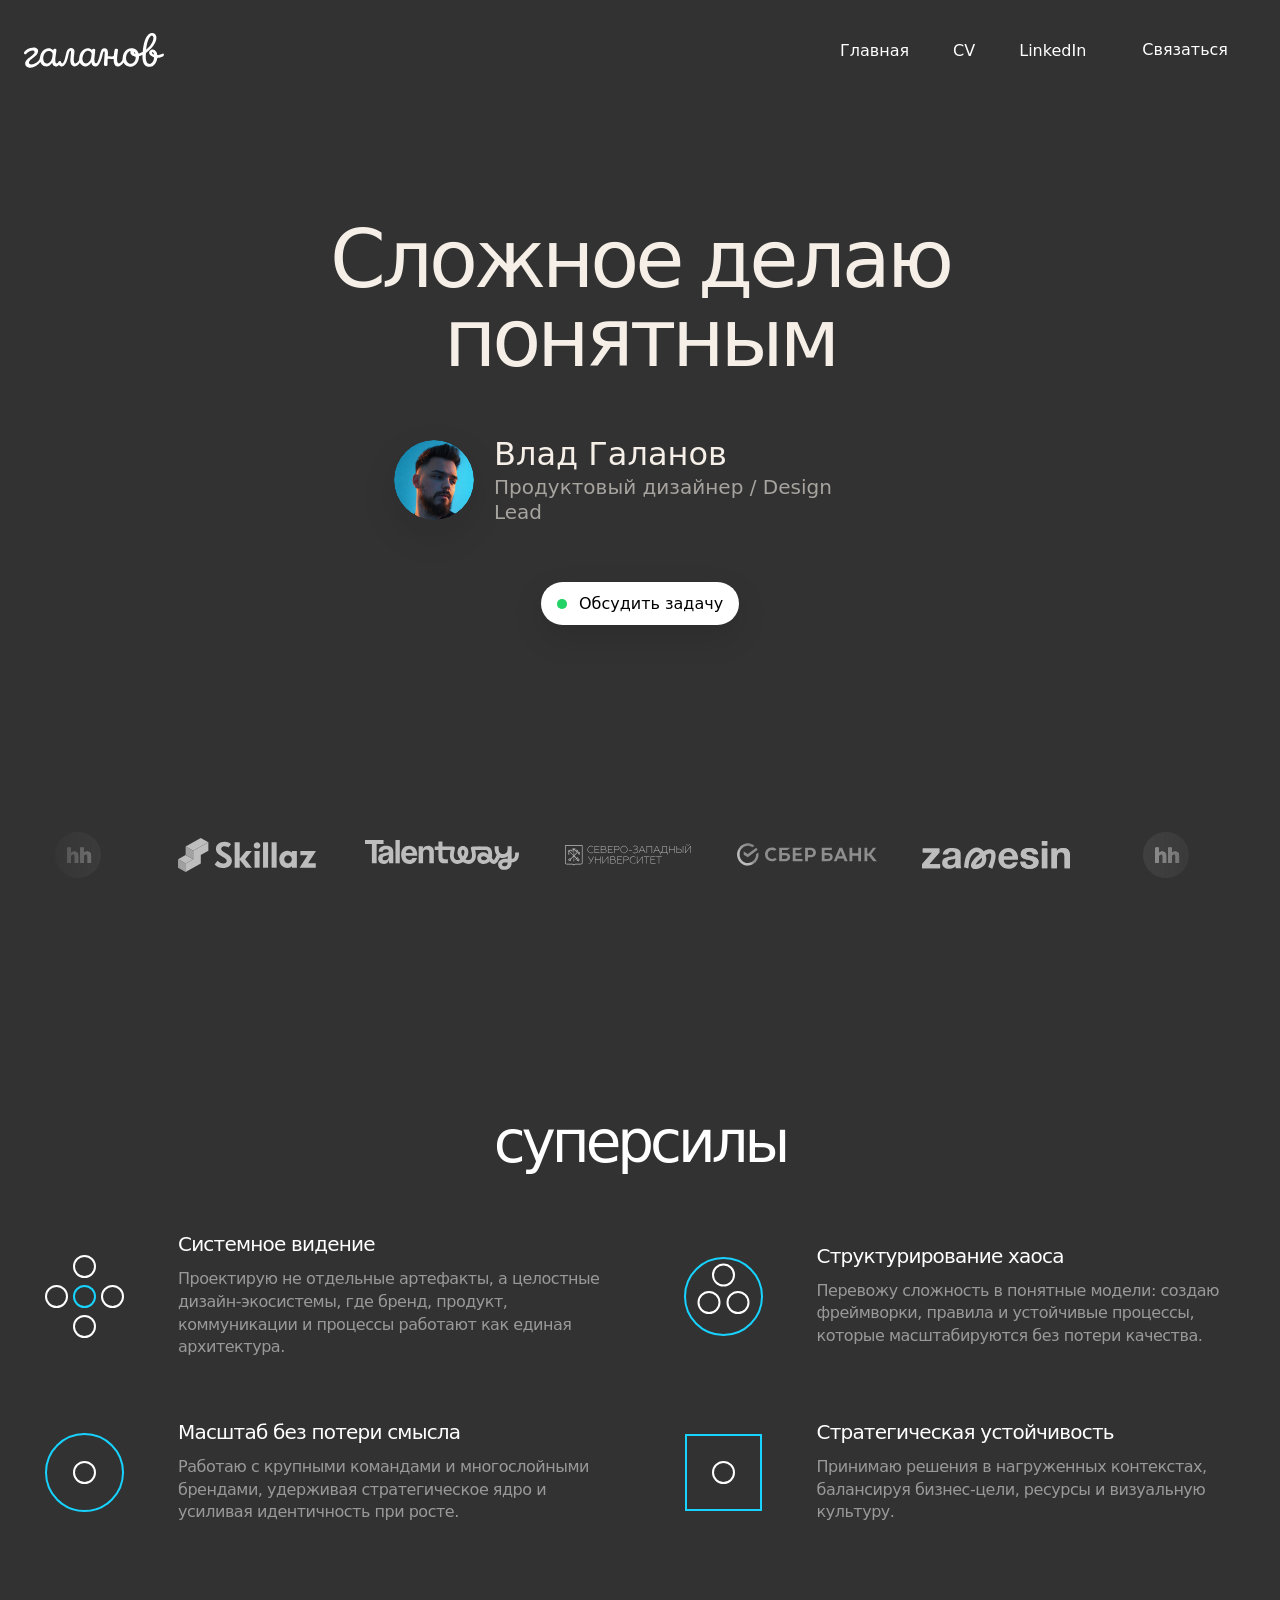
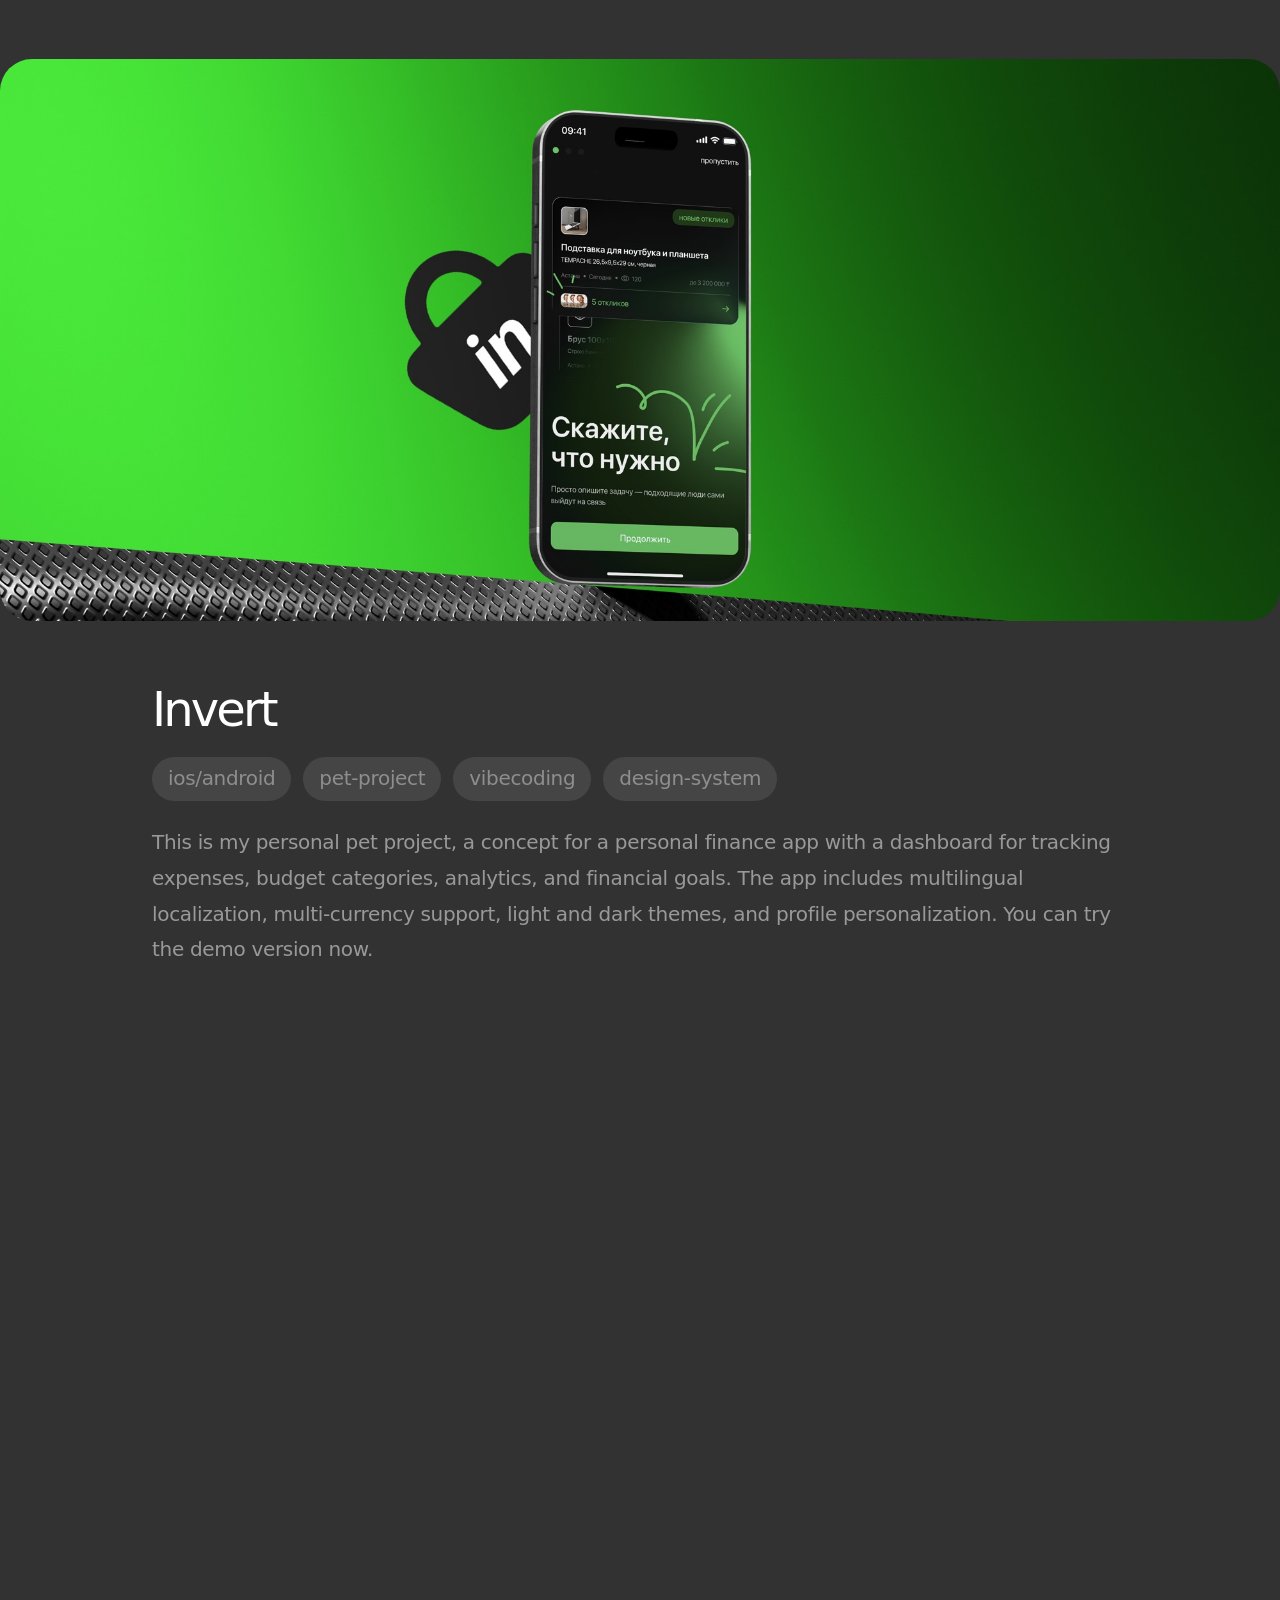
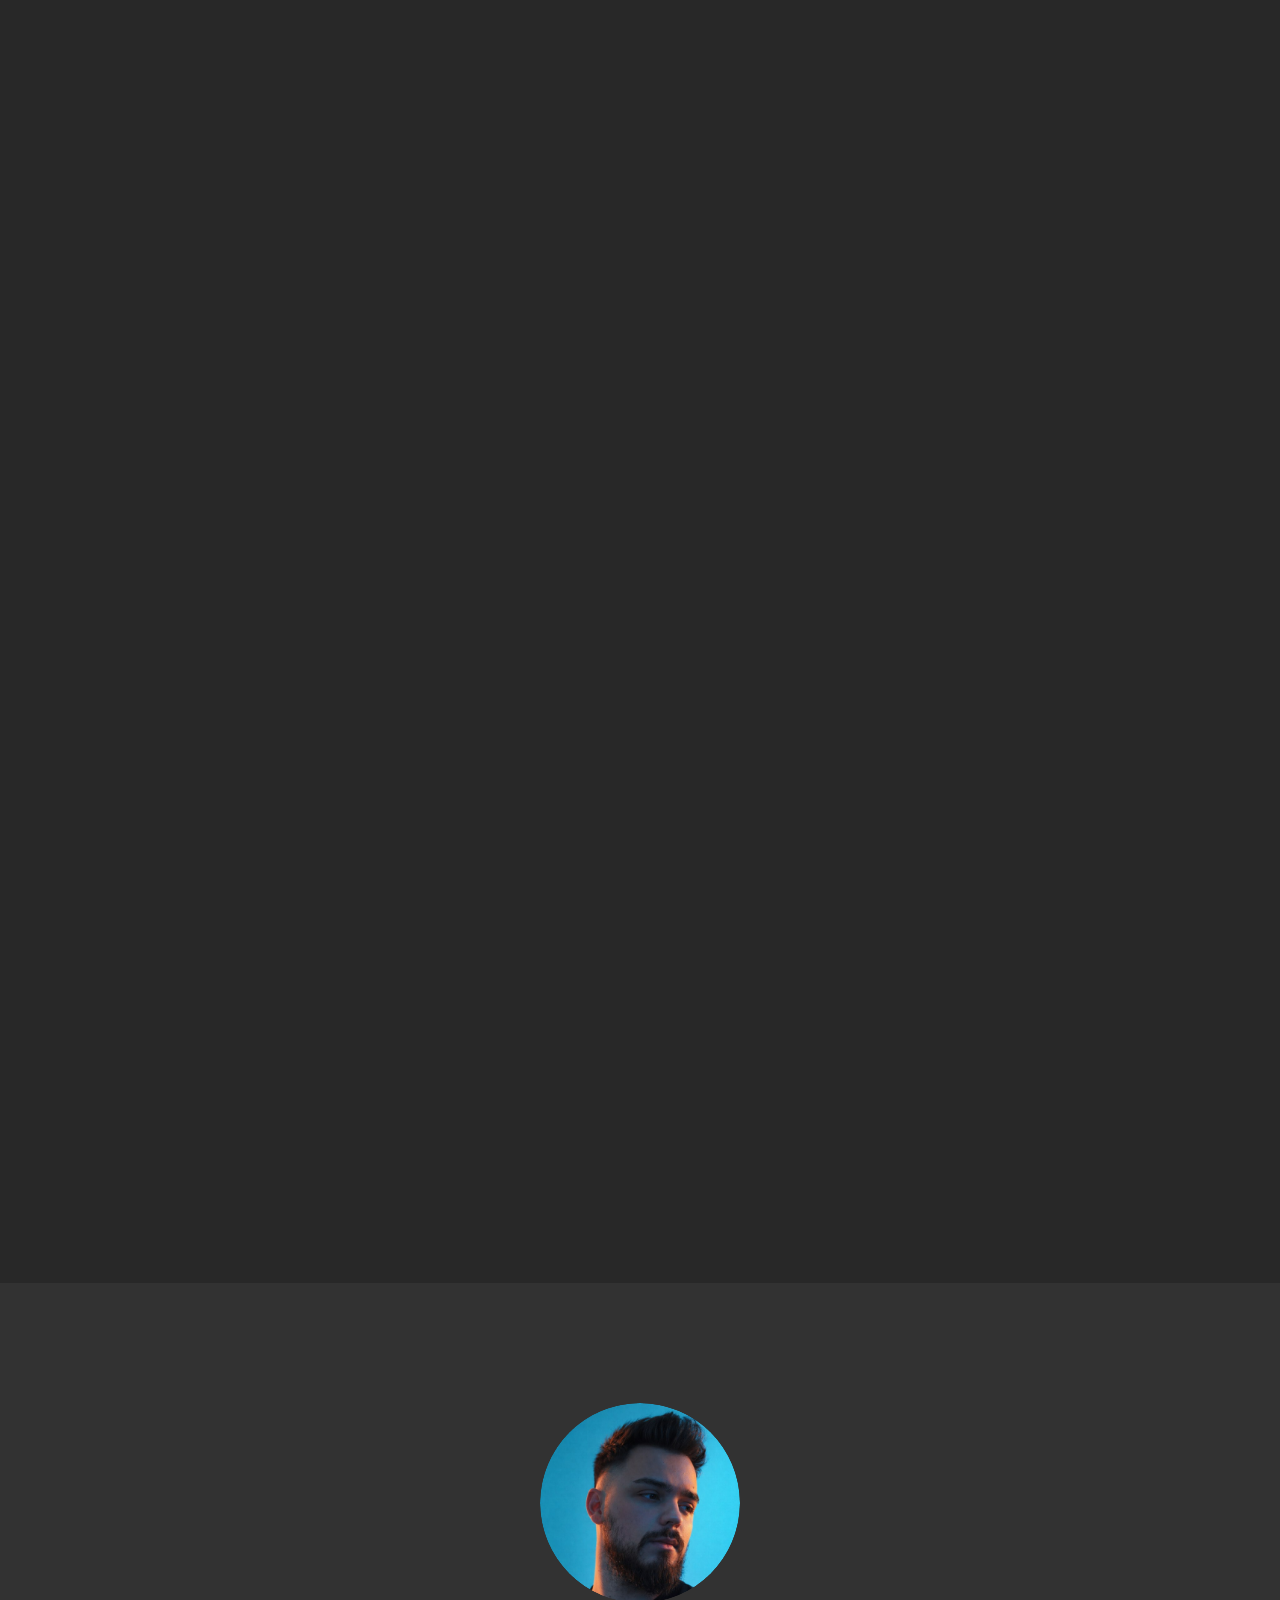
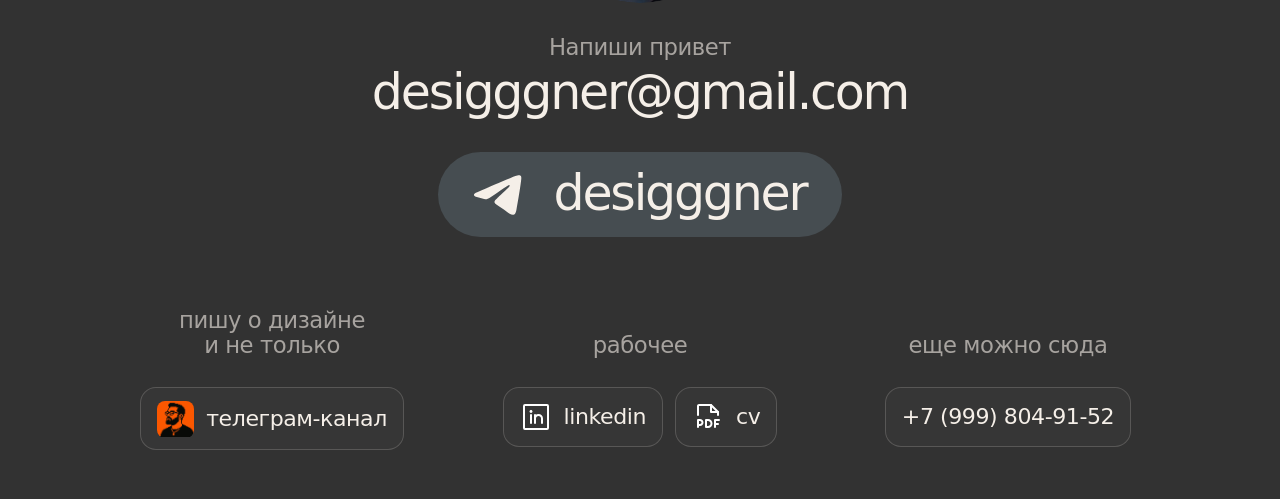
==== commit f92cae64: "Add scroll message section and full-bleed case cover" ====
--- a/index.html
+++ b/index.html
@@ -260,6 +260,56 @@
           </div>
         </section>
 
+        <section class="featured-project" aria-labelledby="featured-project-title" data-deferred-section>
+          <div class="featured-project__inner">
+            <a
+              class="featured-project__media"
+              href="/invert"
+              aria-label="Открыть кейс Invert"
+            ></a>
+
+            <div class="featured-project__content">
+              <h2 class="featured-project__title" id="featured-project-title">Invert</h2>
+
+              <ul class="featured-project__tags" aria-label="Теги проекта Invert">
+                <li class="featured-project__tag">ios/android</li>
+                <li class="featured-project__tag">pet-project</li>
+                <li class="featured-project__tag">vibecoding</li>
+                <li class="featured-project__tag">design-system</li>
+              </ul>
+
+              <p class="featured-project__description">
+                This is my personal pet project, a concept for a personal finance app with a dashboard for tracking expenses, budget categories, analytics, and financial goals. The app includes multilingual localization, multi-currency support, light and dark themes, and profile personalization. You can try the demo version now.
+              </p>
+            </div>
+          </div>
+        </section>
+
+        <section class="message-scroll" aria-labelledby="message-scroll-text" data-deferred-section>
+          <div class="message-scroll__inner">
+            <div class="message-scroll__circles" aria-hidden="true">
+              <div class="message-scroll__circle message-scroll__circle--left"></div>
+              <div class="message-scroll__circle message-scroll__circle--right"></div>
+            </div>
+
+            <div class="message-scroll__text-wrap">
+              <p class="message-scroll__text message-scroll__text--base" id="message-scroll-text">
+                <span>Создаю не просто дизайн,</span>
+                <span>а систему, в которой продукт,</span>
+                <span>коммуникация и бренд</span>
+                <span>говорят единым голосом.</span>
+              </p>
+
+              <p class="message-scroll__text message-scroll__text--fill" aria-hidden="true">
+                <span>Создаю не просто дизайн,</span>
+                <span>а систему, в которой продукт,</span>
+                <span>коммуникация и бренд</span>
+                <span>говорят единым голосом.</span>
+              </p>
+            </div>
+          </div>
+        </section>
+
         <section class="figma-timeline" id="timeline" aria-labelledby="timeline-title" data-deferred-section>
           <div class="figma-timeline__inner">
             <div class="figma-timeline__intro">
@@ -566,6 +616,8 @@
     </div>
     <script src="./footer-component.js" defer></script>
     <script src="./analytics.js" defer></script>
+    <script src="https://cdnjs.cloudflare.com/ajax/libs/gsap/3.13.0/gsap.min.js" defer></script>
+    <script src="https://cdnjs.cloudflare.com/ajax/libs/gsap/3.13.0/ScrollTrigger.min.js" defer></script>
     <script src="./script.js" defer></script>
   </body>
 </html>
--- a/styles.css
+++ b/styles.css
@@ -3049,6 +3049,10 @@
     --deferred-block-size: 1380px;
   }
 
+  .message-scroll[data-deferred-section] {
+    --deferred-block-size: 960px;
+  }
+
   .figma-about[data-deferred-section] {
     --deferred-block-size: 1520px;
   }
--- a/home.css
+++ b/home.css
@@ -99,6 +99,172 @@
   font-weight: 400;
   line-height: 1.42;
   letter-spacing: -0.03em;
+}
+
+.featured-project {
+  margin-top: 118px;
+  overflow-x: clip;
+}
+
+.featured-project__inner {
+  display: grid;
+  gap: 64px;
+  width: min(1260px, calc(100vw - 48px));
+  margin: 0 auto;
+  padding-bottom: 120px;
+}
+
+.featured-project__media {
+  display: block;
+  width: 100vw;
+  width: 100dvw;
+  max-width: none;
+  margin-inline: calc(50% - 50vw);
+  margin-inline: calc(50% - 50dvw);
+  height: 562px;
+  border-radius: 32px;
+  background:
+    #16c46c
+    url("./assets/invert-case-cover.jpg")
+    center center / cover no-repeat;
+  transition:
+    transform 220ms ease,
+    opacity 220ms ease;
+}
+
+.featured-project__media:hover {
+  transform: translateY(-2px);
+}
+
+.featured-project__media:focus-visible {
+  outline: 3px solid var(--focus-ring);
+  outline-offset: 4px;
+}
+
+.featured-project__content {
+  display: grid;
+  gap: 24px;
+  padding: 0 120px;
+}
+
+.featured-project__title {
+  margin: 0;
+  color: #ffffff;
+  font-size: 48px;
+  font-weight: 400;
+  line-height: 1;
+  letter-spacing: -0.06em;
+}
+
+.featured-project__tags {
+  display: flex;
+  flex-wrap: wrap;
+  gap: 12px;
+  margin: 0;
+  padding: 0;
+  list-style: none;
+}
+
+.featured-project__tag {
+  display: inline-flex;
+  align-items: center;
+  justify-content: center;
+  min-height: 44px;
+  padding: 4px 16px;
+  border-radius: 99px;
+  background: rgba(238, 238, 238, 0.1);
+  color: #8e8e8e;
+  font-size: 20px;
+  font-weight: 400;
+  line-height: 1.792;
+  letter-spacing: -0.016em;
+}
+
+.featured-project__description {
+  max-width: 1040px;
+  margin: 0;
+  color: rgba(255, 255, 255, 0.5);
+  font-size: 20px;
+  font-weight: 400;
+  line-height: 1.792;
+  letter-spacing: -0.016em;
+}
+
+.message-scroll {
+  min-height: 900px;
+  padding: 120px 0;
+}
+
+.message-scroll__inner {
+  display: grid;
+  align-content: center;
+  justify-items: center;
+  gap: 65px;
+  width: min(1280px, calc(100vw - 48px));
+  min-height: 660px;
+  margin: 0 auto;
+}
+
+.message-scroll__circles {
+  position: relative;
+  width: 358px;
+  height: 29px;
+}
+
+.message-scroll__circle {
+  position: absolute;
+  top: 0;
+  left: 50%;
+  width: 29px;
+  height: 29px;
+  margin-left: -14.5px;
+  border: 1.5px solid rgba(255, 255, 255, 0.18);
+  border-radius: 999px;
+  transform: translate3d(0, 0, 0);
+  will-change: transform, border-color;
+}
+
+.message-scroll__circle--left {
+  margin-left: -29px;
+}
+
+.message-scroll__circle--right {
+  margin-left: 0;
+}
+
+.message-scroll__text-wrap {
+  position: relative;
+  width: min(663px, 100%);
+}
+
+.message-scroll__text {
+  display: flex;
+  flex-direction: column;
+  align-items: center;
+  margin: 0;
+  font-size: clamp(34px, 4vw, 48px);
+  font-weight: 400;
+  line-height: 1.13;
+  letter-spacing: -0.06em;
+  text-align: center;
+  text-wrap: balance;
+}
+
+.message-scroll__text span {
+  display: block;
+}
+
+.message-scroll__text--base {
+  color: rgba(255, 255, 255, 0.5);
+}
+
+.message-scroll__text--fill {
+  position: absolute;
+  inset: 0;
+  color: #ffffff;
+  clip-path: inset(0 100% 0 0);
+  pointer-events: none;
+  will-change: clip-path;
 }
 
 .figma-cases {
@@ -1107,6 +1273,14 @@
     width: calc(100vw - 64px);
   }
 
+  .featured-project__inner {
+    width: calc(100vw - 64px);
+  }
+
+  .message-scroll__inner {
+    width: calc(100vw - 64px);
+  }
+
   .figma-cases__inner {
     width: calc(100vw - 64px);
   }
@@ -1138,6 +1312,43 @@
   .superpowers__icon {
     width: 92px;
     height: 92px;
+  }
+
+  .featured-project {
+    margin-top: 88px;
+  }
+
+  .featured-project__inner {
+    gap: 48px;
+    padding-bottom: 96px;
+  }
+
+  .featured-project__media {
+    height: 460px;
+  }
+
+  .featured-project__content {
+    padding: 0 56px;
+  }
+
+  .featured-project__title {
+    font-size: 42px;
+  }
+
+  .featured-project__tag,
+  .featured-project__description {
+    font-size: 18px;
+    line-height: 1.65;
+  }
+
+  .message-scroll {
+    min-height: 780px;
+    padding: 96px 0;
+  }
+
+  .message-scroll__inner {
+    gap: 52px;
+    min-height: 560px;
   }
 
   .figma-cases {
@@ -1384,6 +1595,67 @@
     line-height: 1.38;
   }
 
+  .featured-project__inner {
+    width: calc(100vw - 32px);
+    gap: 36px;
+    padding-bottom: 80px;
+  }
+
+  .featured-project__media {
+    height: auto;
+    aspect-ratio: 1.78 / 1;
+    border-radius: 24px;
+  }
+
+  .featured-project__content {
+    gap: 20px;
+    padding: 0 16px;
+  }
+
+  .featured-project__title {
+    font-size: 36px;
+  }
+
+  .featured-project__tags {
+    gap: 10px;
+  }
+
+  .featured-project__tag {
+    min-height: 38px;
+    padding: 4px 14px;
+    font-size: 16px;
+    line-height: 1.4;
+  }
+
+  .featured-project__description {
+    font-size: 17px;
+    line-height: 1.55;
+  }
+
+  .message-scroll {
+    min-height: 620px;
+    padding: 72px 0 84px;
+  }
+
+  .message-scroll__inner {
+    width: calc(100vw - 32px);
+    gap: 40px;
+    min-height: 420px;
+  }
+
+  .message-scroll__circles {
+    width: min(300px, 100%);
+  }
+
+  .message-scroll__text-wrap {
+    width: min(100%, 560px);
+  }
+
+  .message-scroll__text {
+    font-size: clamp(28px, 6vw, 40px);
+    line-height: 1.16;
+  }
+
   .figma-cases__inner {
     width: calc(100vw - 32px);
     gap: 80px;
@@ -1742,4 +2014,62 @@
     width: 88px;
     height: 88px;
   }
-}
+
+  .featured-project {
+    margin-top: 84px;
+  }
+
+  .featured-project__inner {
+    gap: 28px;
+    padding-bottom: 64px;
+  }
+
+  .featured-project__content {
+    padding: 0;
+  }
+
+  .featured-project__title {
+    font-size: 32px;
+  }
+
+  .featured-project__tag {
+    min-height: 34px;
+    padding: 4px 12px;
+    font-size: 15px;
+  }
+
+  .featured-project__description {
+    font-size: 16px;
+    line-height: 1.5;
+  }
+
+  .message-scroll {
+    min-height: 540px;
+    padding: 64px 0 72px;
+  }
+
+  .message-scroll__inner {
+    gap: 28px;
+    min-height: 360px;
+  }
+
+  .message-scroll__circles {
+    width: min(220px, 100%);
+    height: 24px;
+  }
+
+  .message-scroll__circle {
+    width: 24px;
+    height: 24px;
+    margin-left: -12px;
+  }
+
+  .message-scroll__circle--left {
+    margin-left: -24px;
+  }
+
+  .message-scroll__text {
+    font-size: clamp(22px, 7.5vw, 30px);
+    line-height: 1.18;
+  }
+}
